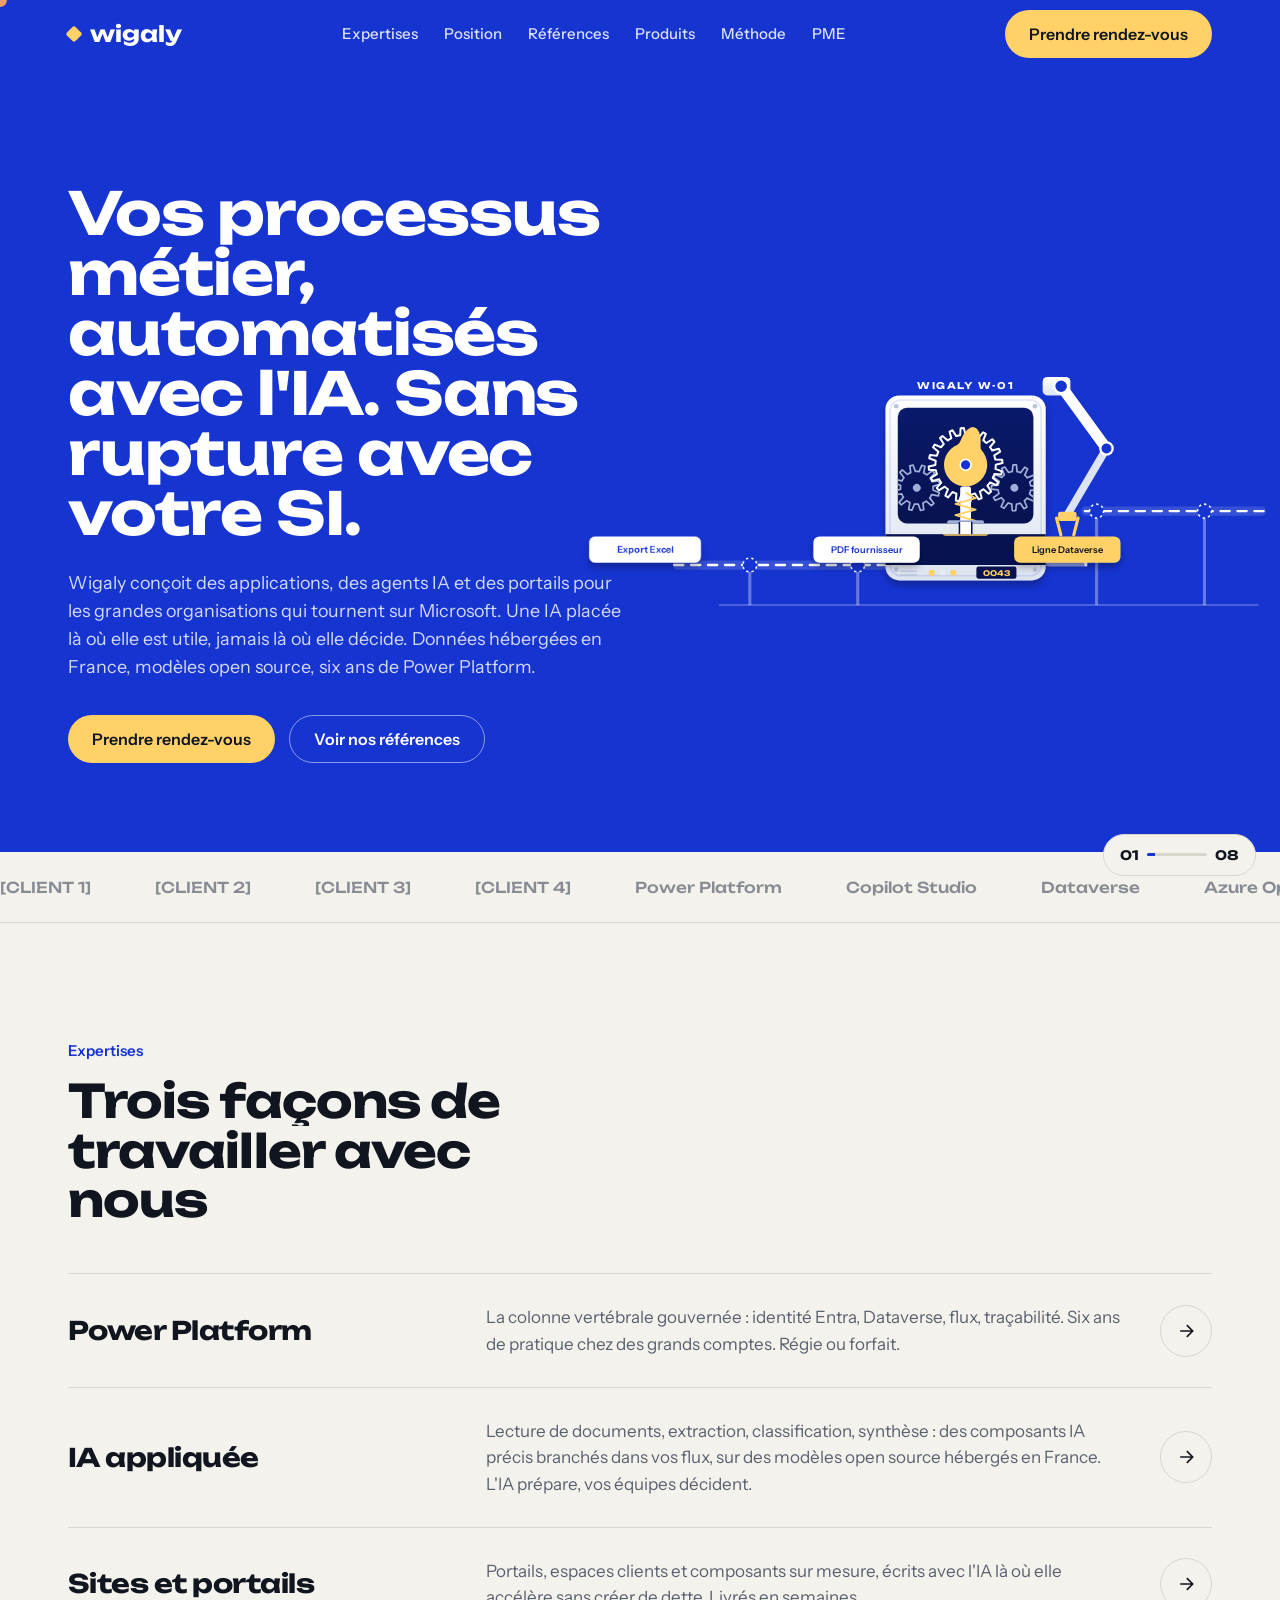
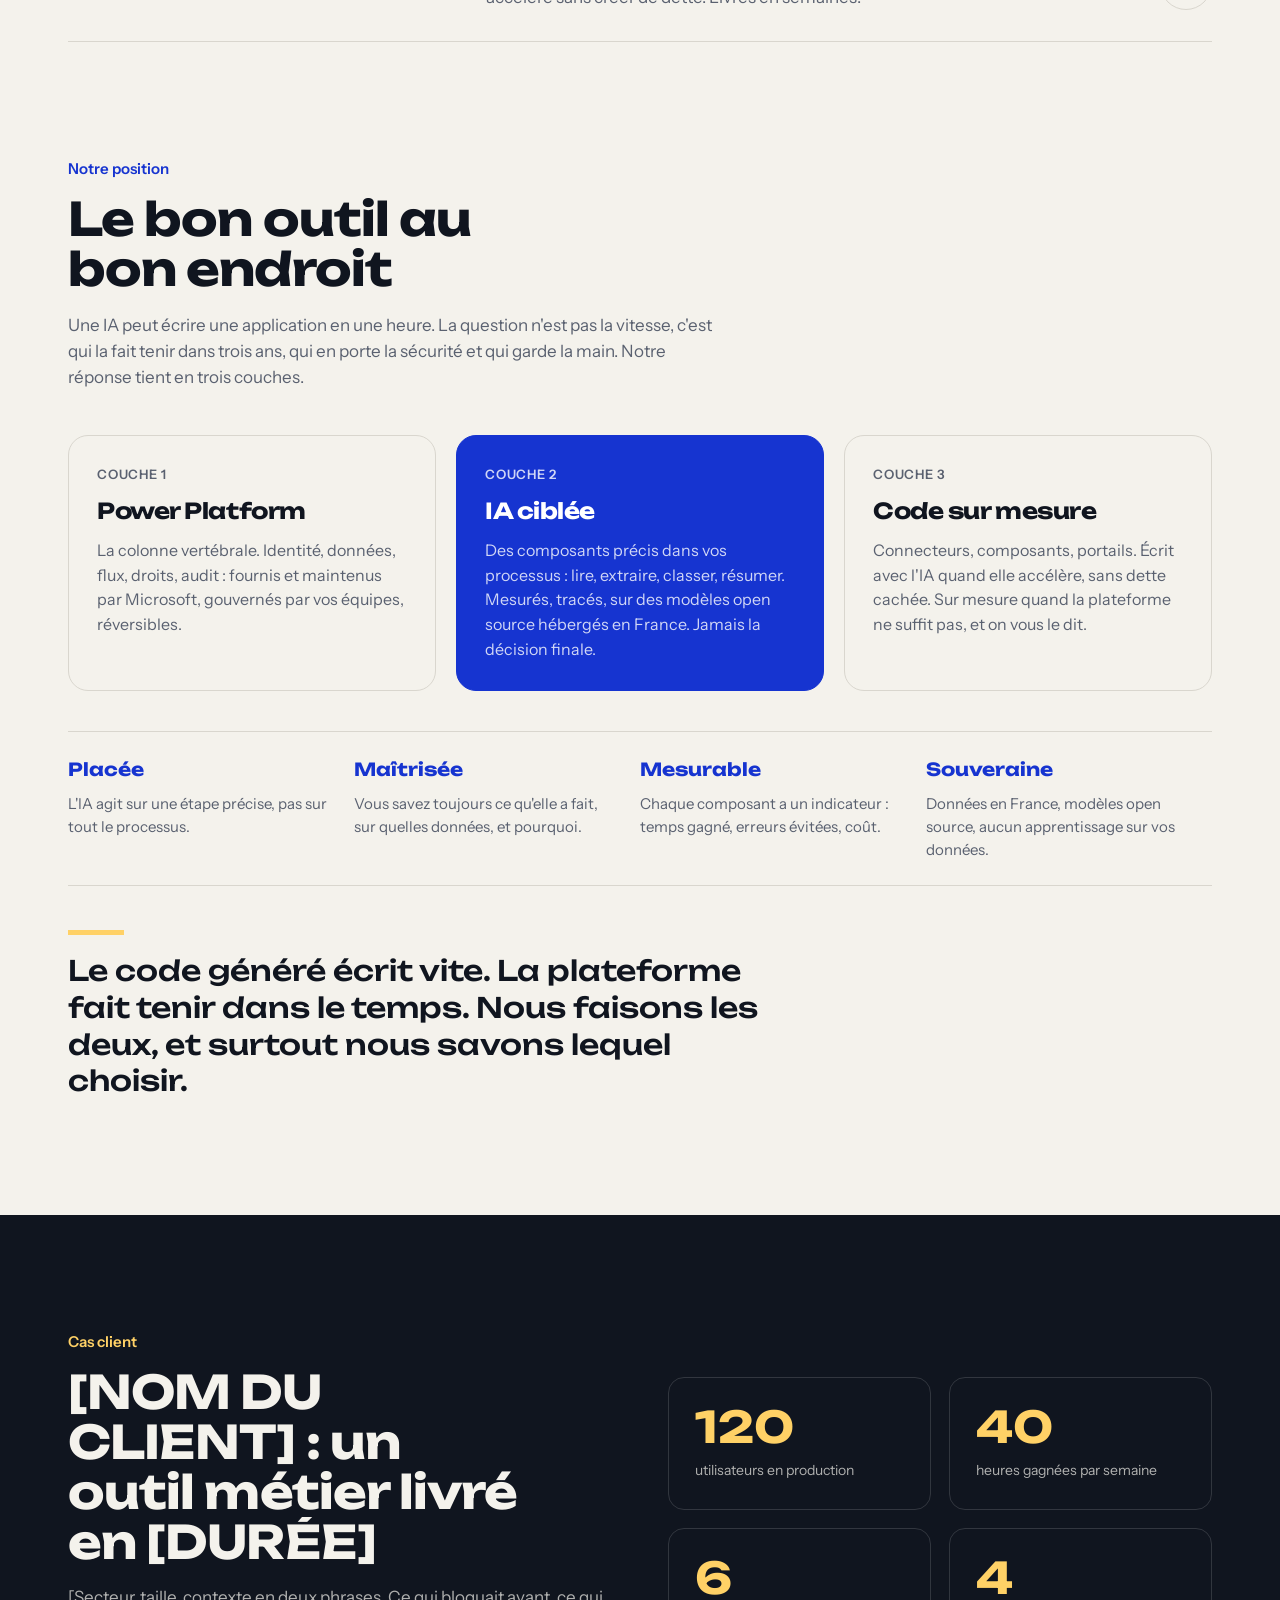
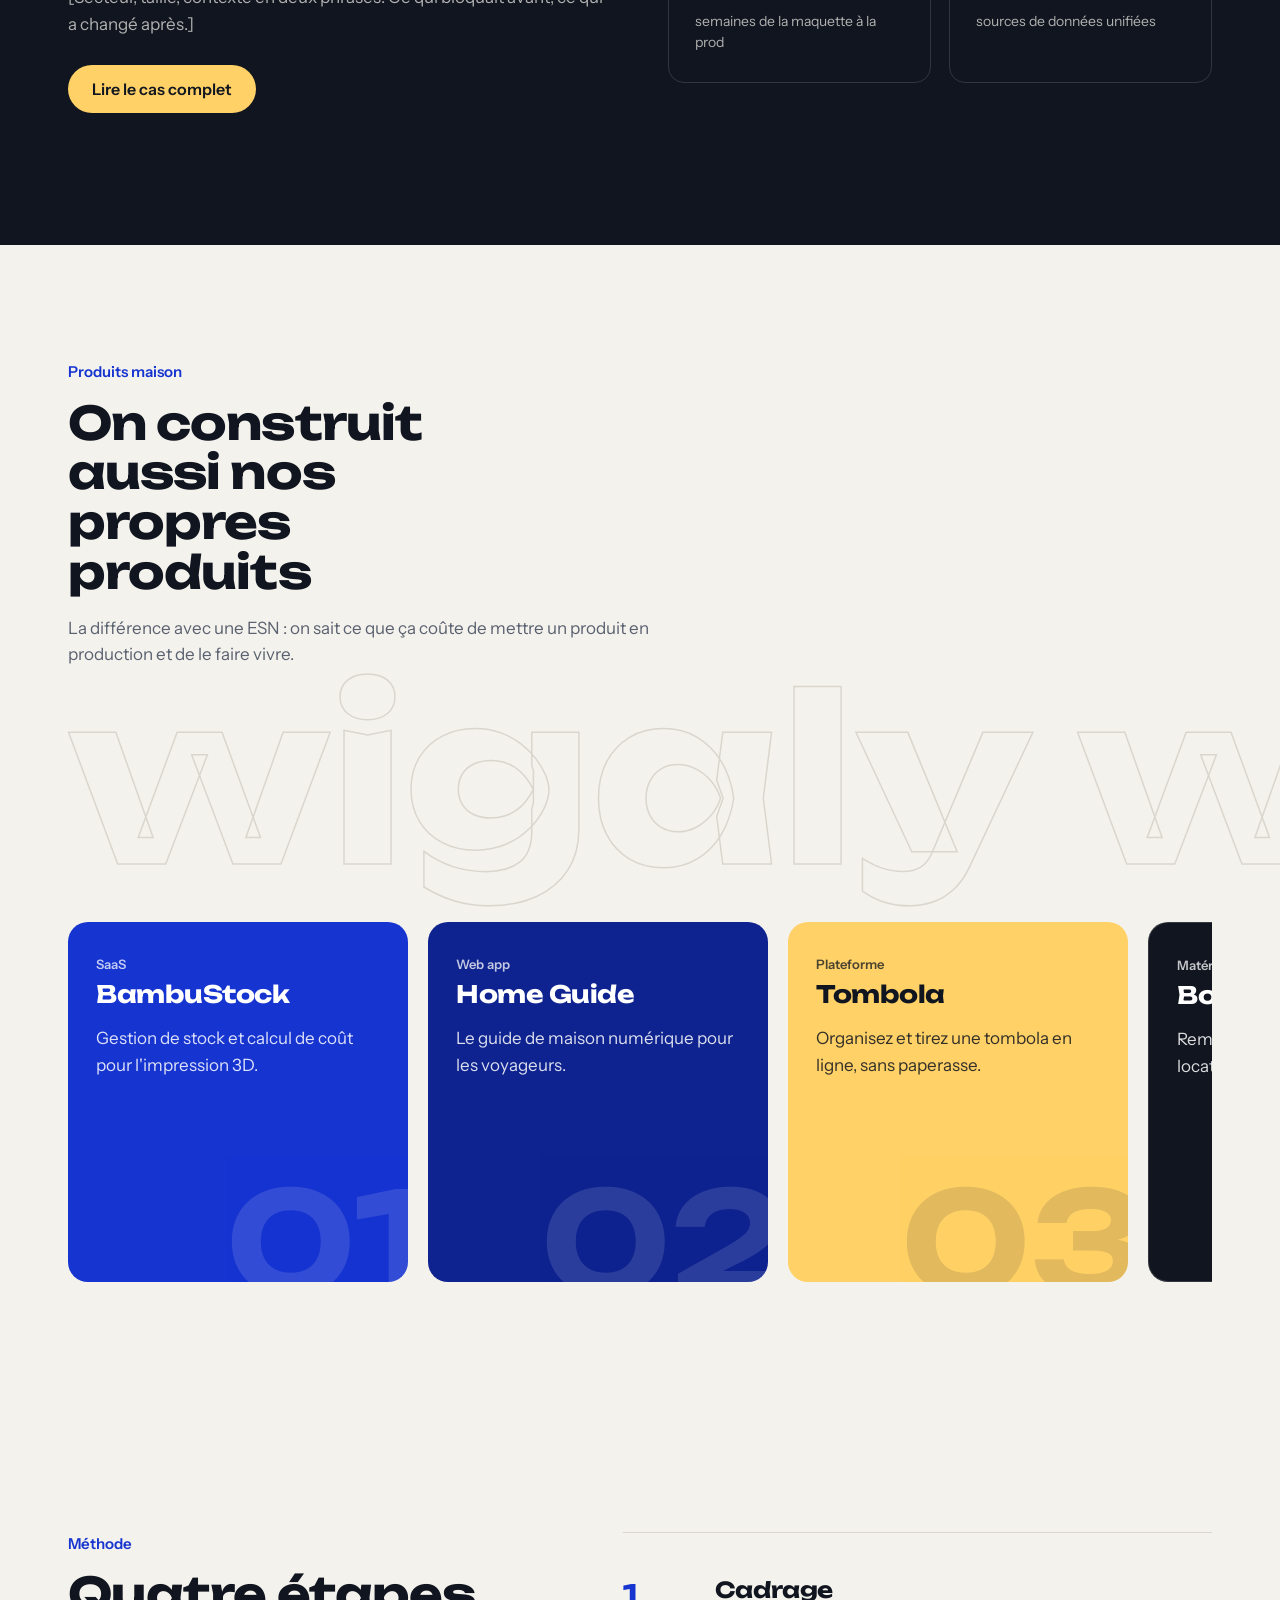
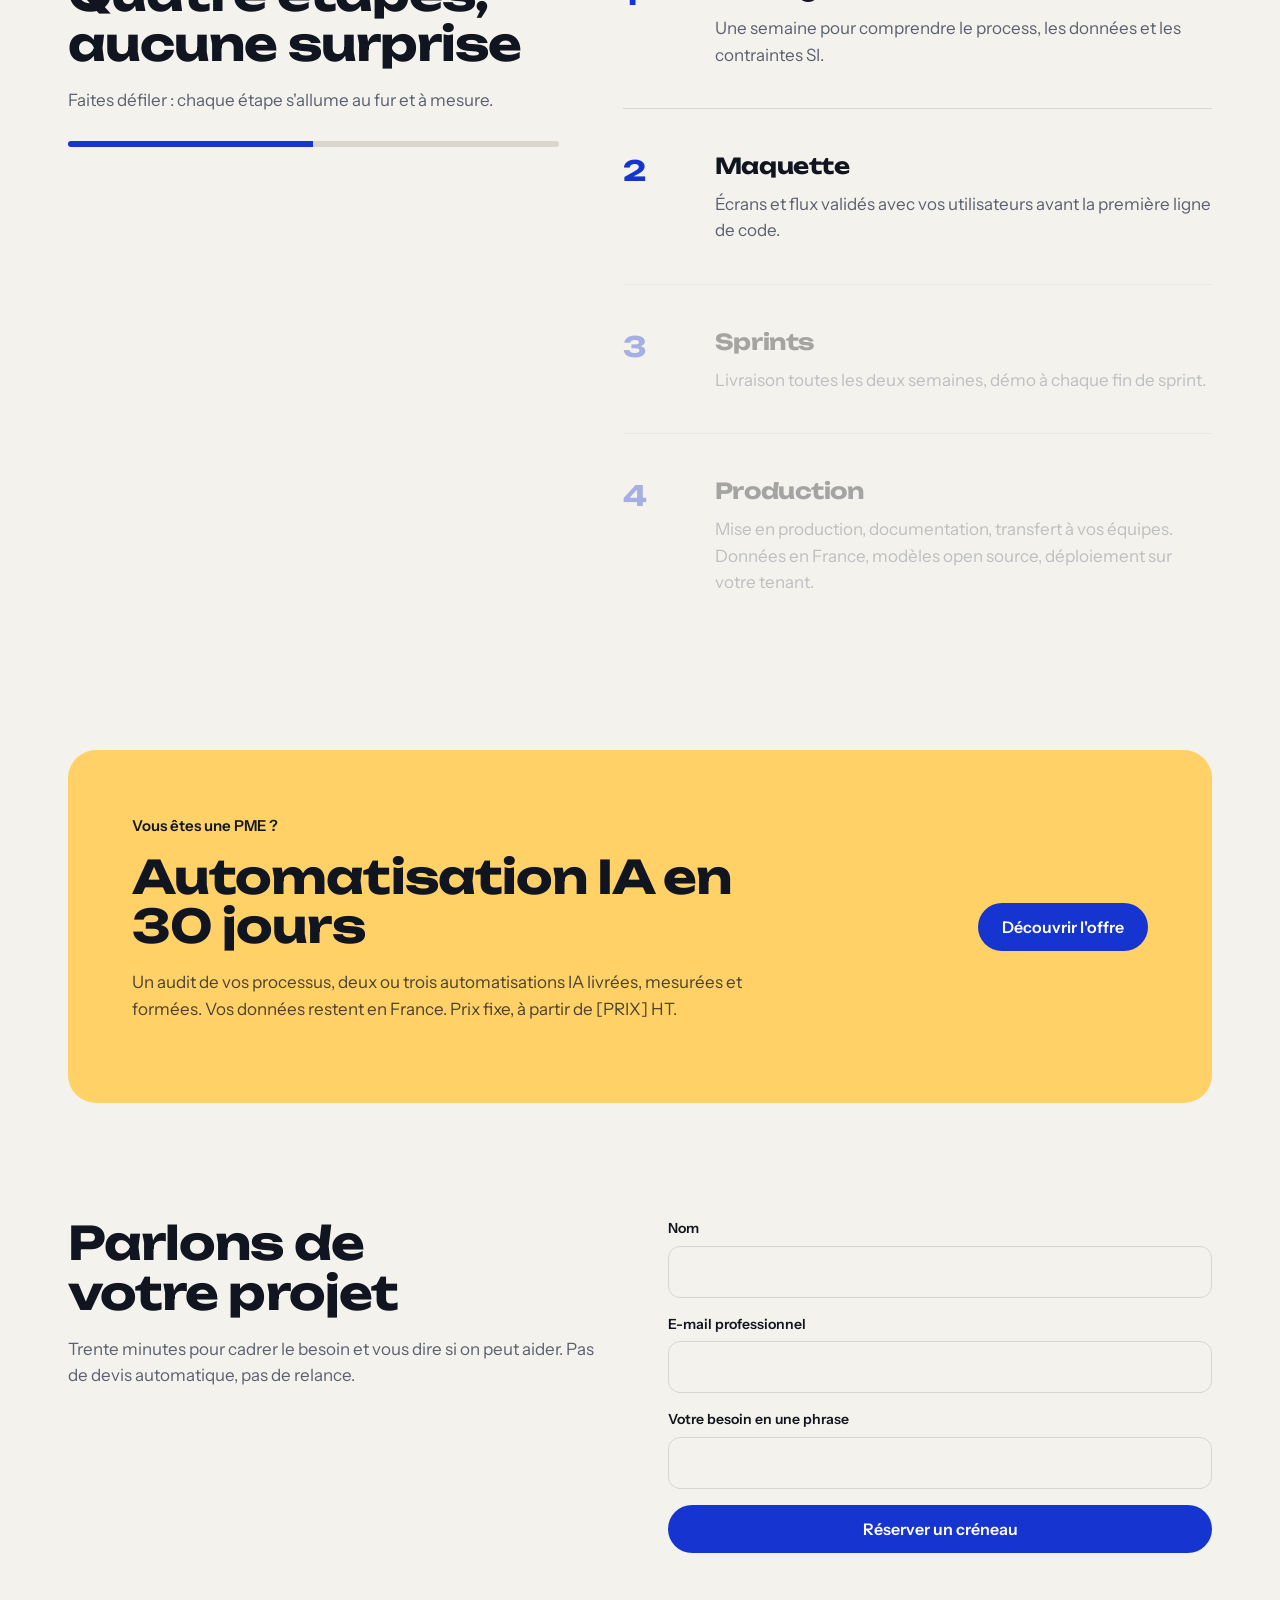
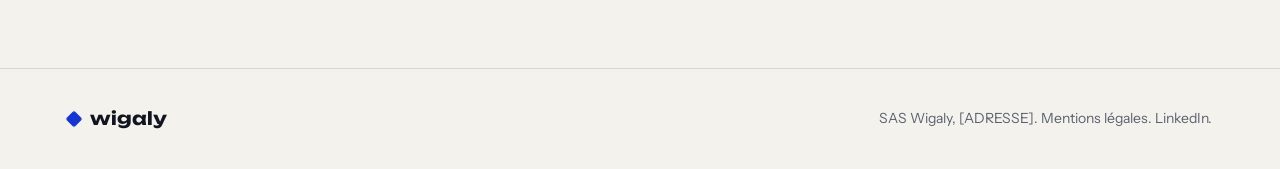
==== index.html @ 8ff599a0 "Site vitrine Wigaly : mise en ligne initiale" ====
<!doctype html>
<html lang="fr">
<head>
<meta charset="utf-8">
<meta name="viewport" content="width=device-width, initial-scale=1, viewport-fit=cover">
<title>Wigaly – Dev, IA et Power Platform</title>
<link rel="stylesheet" href="https://fonts.googleapis.com/css2?family=Unbounded:wght@500;700&family=Instrument+Sans:wght@400;500;600&display=swap">
<style>
:root{
  --ink:#10151F; --paper:#F4F2EC; --cobalt:#1634D0; --cobalt-deep:#0E238F; --signal:#FFD166; --mute:#5A6170; --line:#D9D6CE;
  --bg:var(--paper); --fg:var(--ink);
  box-sizing:border-box; padding-top:env(safe-area-inset-top,0px); padding-bottom:env(safe-area-inset-bottom,0px);
}
@media (prefers-color-scheme: dark){ :root:not([data-theme="light"]){ --paper:#14171F; --ink:#F4F2EC; --mute:#A7ADBA; --line:#2A3040; --bg:var(--paper); --fg:var(--ink);} }
:root[data-theme="dark"]{ --paper:#14171F; --ink:#F4F2EC; --mute:#A7ADBA; --line:#2A3040; --bg:var(--paper); --fg:var(--ink);}
html{scroll-behavior:smooth; scroll-padding-top:env(safe-area-inset-top,0px)}
*{box-sizing:border-box}
body{margin:0;background:var(--bg);color:var(--fg);font-family:'Instrument Sans','Helvetica Neue',Arial,sans-serif;font-size:17px;line-height:1.55;-webkit-font-smoothing:antialiased}
h1,h2,h3{font-family:'Unbounded','Arial Black',sans-serif;font-weight:700;letter-spacing:-0.02em;margin:0}
a{color:inherit}
img{max-width:100%}
.wrap{max-width:1240px;margin:0 auto;padding:0 clamp(20px,4vw,48px)}
:focus-visible{outline:3px solid var(--signal);outline-offset:3px}

/* NAV */
.nav{position:sticky;top:env(safe-area-inset-top,0px);z-index:20;background:var(--cobalt);color:#fff}
.nav .wrap{display:flex;align-items:center;justify-content:space-between;gap:16px;height:68px}
.logo{font-family:'Unbounded',sans-serif;font-weight:700;font-size:22px;text-decoration:none;display:flex;align-items:center;gap:10px}
.logo i{width:12px;height:12px;background:var(--signal);display:inline-block;border-radius:2px;transform:rotate(45deg)}
.nav nav{display:flex;gap:26px;font-weight:500;font-size:15px}
.nav nav a{text-decoration:none;opacity:.85}
.nav nav a:hover{opacity:1}
.btn{display:inline-flex;align-items:center;justify-content:center;min-height:48px;padding:0 24px;border-radius:999px;font-weight:600;text-decoration:none;font-size:16px;border:0;cursor:pointer;font-family:inherit;transition:transform .2s ease, background .2s ease}
.btn:hover{transform:translateY(-2px)}
.btn-signal{background:var(--signal);color:#10151F}
.btn-ghost{border:1.5px solid rgba(255,255,255,.5);color:#fff;background:transparent}
.btn-ink{background:var(--cobalt);color:#fff}
@media (max-width:760px){.nav nav{display:none}}

/* HERO */
.hero{background:var(--cobalt);color:#fff;overflow:hidden;position:relative}
.hero .wrap{padding:clamp(56px,9vw,120px) clamp(20px,4vw,48px) clamp(48px,7vw,96px);display:grid;grid-template-columns:1.1fr .9fr;gap:48px;align-items:center}
.hero h1{font-size:clamp(34px,4.6vw,66px);line-height:1.02}
.hero h1 .w{display:inline-block;opacity:0;transform:translateY(40px) rotate(2deg);animation:rise .9s cubic-bezier(.2,.8,.2,1) forwards}
.hero p{font-size:clamp(17px,1.4vw,21px);max-width:560px;color:rgba(255,255,255,.82);margin:26px 0 34px;opacity:0;animation:fade .8s ease 1s forwards}
.hero .cta{display:flex;gap:14px;flex-wrap:wrap;opacity:0;animation:fade .8s ease 1.2s forwards}
@keyframes rise{to{opacity:1;transform:none}}
@keyframes fade{to{opacity:1}}

/* MACHINE */
.hero .wrap{perspective:1400px}
.pipe{position:relative;width:100%;aspect-ratio:640/440;opacity:0;animation:fade 1s ease .6s forwards;transform-style:preserve-3d;will-change:transform}
#mach{position:absolute;inset:0;width:100%;height:100%;font-family:'Instrument Sans',sans-serif}
.roller{fill:#1634D0;stroke:#fff;stroke-width:2;stroke-dasharray:3 4;transform-box:fill-box;transform-origin:center}
#leds circle{fill:rgba(255,255,255,.25);transition:fill .15s}
#leds circle.on{fill:#FFD166}
.chip rect{filter:url(#sh)}
.chip text{font-weight:600;font-size:12px}
@media (max-width:900px){.hero .wrap{grid-template-columns:1fr}}

/* MARQUEE */
.marq{border-bottom:1px solid var(--line);overflow:hidden;padding:22px 0;white-space:nowrap}
.marq .track{display:inline-flex;gap:64px;animation:marq 28s linear infinite;font-family:'Unbounded',sans-serif;font-weight:500;font-size:15px;color:var(--mute)}
.marq .track span{opacity:.7}
@keyframes marq{to{transform:translateX(-50%)}}

/* SECTIONS */
section.block{padding:clamp(72px,9vw,128px) 0}
.kicker{font-weight:600;color:var(--cobalt);font-size:15px;margin-bottom:14px}
h2{font-size:clamp(28px,3.6vw,48px);line-height:1.08;max-width:14ch}
.lead{font-size:clamp(17px,1.3vw,20px);color:var(--mute);max-width:60ch;margin-top:18px}

/* EXPERTISES: hover-expanding rows */
.rows{margin-top:48px;border-top:1px solid var(--line)}
.row{display:grid;grid-template-columns:1.2fr 2fr auto;gap:32px;align-items:center;padding:30px 0;border-bottom:1px solid var(--line);text-decoration:none;position:relative;transition:padding .35s ease}
.row:hover{padding-left:16px}
.row:before{content:"";position:absolute;left:0;top:0;bottom:0;width:0;background:var(--cobalt);transition:width .35s ease}
.row:hover:before{width:6px}
.row h3{font-size:clamp(20px,2vw,28px);font-weight:700}
.row p{margin:0;color:var(--mute)}
.row .go{width:52px;height:52px;border-radius:50%;border:1.5px solid var(--line);display:flex;align-items:center;justify-content:center;transition:background .3s,color .3s,transform .3s}
.row:hover .go{background:var(--cobalt);color:#fff;border-color:var(--cobalt);transform:rotate(-45deg)}
@media (max-width:760px){.row{grid-template-columns:1fr;gap:10px}.row .go{display:none}}


/* POSITION */
.layers{display:grid;grid-template-columns:repeat(3,1fr);gap:20px;margin-top:44px}
.layer{border:1.5px solid var(--line);border-radius:20px;padding:28px;display:flex;flex-direction:column;gap:10px;transition:transform .35s ease,border-color .35s}
.layer:hover{transform:translateY(-4px);border-color:var(--cobalt)}
.layer small{font-weight:600;color:var(--mute);font-size:13px;letter-spacing:.06em;text-transform:uppercase}
.layer h3{font-size:22px}.layer p{margin:0;color:var(--mute);font-size:16px}
.layer.hi{background:var(--cobalt);color:#fff;border-color:var(--cobalt)}
.layer.hi small,.layer.hi p{color:rgba(255,255,255,.8)}
.rules{display:grid;grid-template-columns:repeat(4,1fr);gap:0;margin-top:40px;border-top:1px solid var(--line)}
.rule{padding:24px 20px 24px 0;border-bottom:1px solid var(--line);display:flex;flex-direction:column;gap:8px}
.rule b{font-family:'Unbounded',sans-serif;font-size:18px;color:var(--cobalt)}
.rule span{color:var(--mute);font-size:15px}
.quote{margin:44px 0 0;font-family:'Unbounded',sans-serif;font-weight:500;font-size:clamp(20px,2.2vw,30px);line-height:1.3;max-width:28ch;color:var(--fg)}
.quote:before{content:"";display:block;width:56px;height:5px;background:var(--signal);margin-bottom:18px}
@media (max-width:900px){.layers,.rules{grid-template-columns:1fr}.rule{padding-right:0}}

/* CASE: counters */
.case{background:var(--ink);color:var(--paper)}
:root[data-theme="dark"] .case, html:not([data-theme="light"]) .case{color:#F4F2EC;background:#10151F}
.case .grid{display:grid;grid-template-columns:1fr 1fr;gap:56px;align-items:center}
.stats{display:grid;grid-template-columns:1fr 1fr;gap:18px}
.stat{padding:28px 26px;border:1px solid rgba(255,255,255,.14);border-radius:16px}
.stat b{display:block;font-family:'Unbounded',sans-serif;font-size:clamp(34px,3.4vw,52px);font-weight:700;color:var(--signal);line-height:1}
.stat span{display:block;margin-top:10px;font-size:14px;color:rgba(244,242,236,.7)}
@media (max-width:900px){.case .grid{grid-template-columns:1fr}}

/* PRODUITS: horizontal snap */
.strip{display:flex;gap:20px;overflow-x:auto;scroll-snap-type:x mandatory;padding:40px 0 20px;scrollbar-width:none}
.strip::-webkit-scrollbar{display:none}
.card{flex:0 0 min(340px,80vw);scroll-snap-align:start;border-radius:20px;background:var(--cobalt);color:#fff;padding:28px;min-height:360px;display:flex;flex-direction:column;justify-content:space-between;position:relative;overflow:hidden;transition:transform .35s ease}
.card:hover{transform:translateY(-6px)}
.card:nth-child(2){background:var(--cobalt-deep)}
.card:nth-child(3){background:var(--signal);color:#10151F}
.card:nth-child(4){background:#10151F;border:1px solid rgba(255,255,255,.15)}
.card .big{position:absolute;right:-20px;bottom:-30px;font-family:'Unbounded',sans-serif;font-weight:700;font-size:140px;opacity:.12;line-height:1;pointer-events:none}
.card h3{font-size:24px}
.card p{margin:12px 0 0;opacity:.85}
.card small{font-weight:600;font-size:13px;opacity:.75}

/* METHODE: sticky scroll stepper */
.method{display:grid;grid-template-columns:1fr 1.2fr;gap:64px}
.method .left{position:sticky;top:110px;align-self:start}
.steps{display:flex;flex-direction:column;gap:0}
.step{padding:40px 0;border-top:1px solid var(--line);display:grid;grid-template-columns:72px 1fr;gap:20px;opacity:.35;transition:opacity .5s ease}
.step.on{opacity:1}
.step .n{font-family:'Unbounded',sans-serif;font-weight:700;font-size:28px;color:var(--cobalt)}
.step h3{font-size:22px}.step p{margin:8px 0 0;color:var(--mute)}
.bar{height:6px;background:var(--line);border-radius:999px;overflow:hidden;margin-top:28px}
.bar i{display:block;height:100%;width:0;background:var(--cobalt);transition:width .6s cubic-bezier(.2,.8,.2,1)}
@media (max-width:900px){.method{grid-template-columns:1fr}.method .left{position:static}}

/* PME */
.pme{background:var(--signal);color:#10151F;border-radius:28px;padding:clamp(32px,5vw,64px);display:flex;justify-content:space-between;align-items:center;gap:32px;flex-wrap:wrap}
.pme h2{max-width:20ch}

/* CONTACT */
.contact{display:grid;grid-template-columns:1fr 1fr;gap:56px;align-items:start}
.form{display:flex;flex-direction:column;gap:16px}
.form label{font-weight:600;font-size:14px;display:block;margin-bottom:6px}
.form input{width:100%;height:52px;border:1.5px solid var(--line);border-radius:12px;padding:0 16px;font:inherit;background:transparent;color:inherit}
.form input:focus{border-color:var(--cobalt);outline:none}
@media (max-width:900px){.contact{grid-template-columns:1fr}}

footer{border-top:1px solid var(--line);padding:36px 0;color:var(--mute);font-size:14px}
footer .wrap{display:flex;justify-content:space-between;gap:20px;flex-wrap:wrap;align-items:center}

/* reveal: used ONCE, for the case-study numbers */
@media (prefers-reduced-motion: reduce){
  *,*:before,*:after{animation-duration:.01ms!important;animation-iteration-count:1!important;transition-duration:.01ms!important}
  .hero h1 .w,.hero p,.hero .cta,.pipe{opacity:1;transform:none}
}

/* ===== PUSH: loader, cursor, field, magnetic, split ===== */
.loader{position:fixed;inset:0;z-index:100;background:var(--ink);display:flex;align-items:center;justify-content:center;color:var(--signal);font-family:'Unbounded',sans-serif;font-weight:700;font-size:clamp(28px,6vw,72px);animation:loaderOut .7s cubic-bezier(.7,0,.2,1) 1.6s forwards}
.loader span{display:inline-block;overflow:hidden}
.loader b{display:inline-block;transform:translateY(110%);animation:rise .7s cubic-bezier(.2,.8,.2,1) .2s forwards}
@keyframes loaderOut{to{transform:translateY(-100%)}}
.hero h1 .w{animation-delay:calc(var(--d) + 1.9s)!important}
.hero p{animation-delay:2.9s}.hero .cta{animation-delay:3.1s}.pipe{animation-delay:2.2s}
.hero .wrap{position:relative;z-index:1}
.cur{position:fixed;top:0;left:0;width:14px;height:14px;border-radius:50%;background:var(--signal);pointer-events:none;z-index:99;transform:translate(-50%,-50%);mix-blend-mode:difference;transition:width .25s,height .25s,opacity .25s}
.cur.big{width:70px;height:70px}
.cur.hide{opacity:0}
@media (hover:none){.cur{display:none}}
.mag{will-change:transform}
.split .ln{display:block;overflow:hidden}
.split .ln span{display:block;transform:translateY(110%);transition:transform 1s cubic-bezier(.2,.8,.2,1)}
.split.in .ln span{transform:none}
.split.in .ln:nth-child(2) span{transition-delay:.08s}.split.in .ln:nth-child(3) span{transition-delay:.16s}
.ghost{font-family:'Unbounded',sans-serif;font-weight:700;font-size:clamp(90px,18vw,260px);line-height:.9;color:transparent;-webkit-text-stroke:1.5px var(--line);white-space:nowrap;pointer-events:none;user-select:none;margin-top:-10px}
.strip{cursor:grab}.strip:active{cursor:grabbing}
.card .big{transition:transform .6s cubic-bezier(.2,.8,.2,1)}
.card:hover .big{transform:translate(-14px,-14px)}
.nav{transition:transform .4s ease}.nav.away{transform:translateY(-100%)}
.counter{position:fixed;right:24px;bottom:24px;z-index:30;font-family:'Unbounded',sans-serif;font-weight:700;font-size:13px;color:var(--fg);background:var(--bg);border:1px solid var(--line);border-radius:999px;padding:10px 16px;display:flex;gap:8px;align-items:center}
.counter i{display:block;width:60px;height:3px;background:var(--line);border-radius:3px;overflow:hidden}
.counter i b{display:block;height:100%;width:0;background:var(--cobalt)}
@media (max-width:760px){.counter{display:none}}
@media (prefers-reduced-motion: reduce){.loader{display:none}.cur{display:none}.split .ln span{transform:none}}
</style>
</head>
<body>
<div class="loader" aria-hidden="true"><span><b>wigaly</b></span></div>
<div class="cur" aria-hidden="true"></div>
<div class="counter" aria-hidden="true"><span id="secno">01</span><i><b id="secbar"></b></i><span id="sectot">07</span></div>

<header class="nav">
  <div class="wrap">
    <a class="logo" href="#top"><i></i>wigaly</a>
    <nav>
      <a href="#expertises">Expertises</a><a href="#position">Position</a><a href="#references">Références</a><a href="#produits">Produits</a><a href="#methode">Méthode</a><a href="#pme">PME</a>
    </nav>
    <a class="btn mag btn-signal" href="#contact">Prendre rendez-vous</a>
  </div>
</header>

<section class="hero" id="top">
  <div class="wrap">
    <div>
      <h1 id="h1"></h1>
      <p>Wigaly conçoit des applications, des agents IA et des portails pour les grandes organisations qui tournent sur Microsoft. Une IA placée là où elle est utile, jamais là où elle décide. Données hébergées en France, modèles open source, six ans de Power Platform.</p>
      <div class="cta">
        <a class="btn mag btn-signal" href="#contact">Prendre rendez-vous</a>
        <a class="btn mag btn-ghost" href="#references">Voir nos références</a>
      </div>
    </div>
    <div class="pipe" aria-hidden="true">
      <svg id="mach" viewBox="0 0 640 440" overflow="visible">
        <defs>
          <clipPath id="win"><rect x="232" y="136" width="176" height="150" rx="12"/></clipPath>
          <clipPath id="tun"><rect x="216" y="300" width="208" height="40"/></clipPath>
          <filter id="sh" x="-20%" y="-40%" width="140%" height="200%"><feDropShadow dx="0" dy="6" stdDeviation="5" flood-color="#000" flood-opacity=".28"/></filter>
          <linearGradient id="steel" x1="0" y1="0" x2="0" y2="1"><stop offset="0" stop-color="#FFFFFF"/><stop offset="1" stop-color="#DDE3F0"/></linearGradient>
          <linearGradient id="dark" x1="0" y1="0" x2="0" y2="1"><stop offset="0" stop-color="#0A1A6B"/><stop offset="1" stop-color="#071250"/></linearGradient>
        </defs>
        <!-- floor + legs -->
        <line x1="0" y1="392" x2="700" y2="392" stroke="rgba(255,255,255,.3)" stroke-width="2"/>
        <g stroke="rgba(255,255,255,.35)" stroke-width="4">
          <line x1="40" y1="346" x2="40" y2="392"/><line x1="180" y1="346" x2="180" y2="392"/>
          <line x1="490" y1="276" x2="490" y2="392"/><line x1="630" y1="276" x2="630" y2="392"/>
        </g>
        <!-- input belt -->
        <rect x="-60" y="334" width="286" height="12" rx="6" fill="rgba(255,255,255,.14)"/>
        <line id="beltIn" x1="-60" y1="340" x2="226" y2="340" stroke="#fff" stroke-width="3" stroke-dasharray="12 10" stroke-linecap="round"/>
        <g class="rollers-in"><circle class="roller" cx="40" cy="340" r="9"/><circle class="roller" cx="180" cy="340" r="9"/></g>
        <!-- output belt -->
        <rect x="470" y="264" width="240" height="12" rx="6" fill="rgba(255,255,255,.14)"/>
        <line id="beltOut" x1="470" y1="270" x2="710" y2="270" stroke="#fff" stroke-width="3" stroke-dasharray="12 10" stroke-linecap="round"/>
        <g class="rollers-out"><circle class="roller" cx="490" cy="270" r="9"/><circle class="roller" cx="630" cy="270" r="9"/></g>
        <!-- tray -->
        <rect x="424" y="334" width="52" height="8" rx="4" fill="rgba(255,255,255,.5)"/>
        <rect x="474" y="322" width="4" height="20" rx="2" fill="#fff"/>
        <!-- housing -->
        <rect x="216" y="120" width="208" height="240" rx="18" fill="url(#steel)" filter="url(#sh)"/>
        <rect x="222" y="126" width="196" height="228" rx="14" fill="none" stroke="rgba(22,52,208,.12)" stroke-width="2"/>
        <g fill="#B9C3DA"><circle cx="230" cy="134" r="3"/><circle cx="410" cy="134" r="3"/><circle cx="230" cy="346" r="3"/><circle cx="410" cy="346" r="3"/></g>
        <rect x="232" y="136" width="176" height="150" rx="12" fill="url(#dark)"/>
        <!-- window content -->
        <g clip-path="url(#win)">
          <g id="g2"><path id="g2p" fill="none" stroke="#9FB0D8" stroke-width="2.2" stroke-linejoin="round"/><circle r="5" fill="#9FB0D8"/></g>
          <g id="g3"><path id="g3p" fill="none" stroke="#9FB0D8" stroke-width="2.2" stroke-linejoin="round"/><circle r="5" fill="#9FB0D8"/></g>
          <g id="g1"><path id="g1p" fill="none" stroke="#fff" stroke-width="2.6" stroke-linejoin="round"/><path id="cam" fill="#FFD166"/><circle r="7" fill="#1634D0" stroke="#fff" stroke-width="2"/></g>
          <rect id="shaft" x="313" y="238" width="14" height="52" rx="3" fill="#fff"/>
          <polyline id="spring" fill="none" stroke="#FFD166" stroke-width="2.4" stroke-linejoin="round"/>
          <rect x="296" y="282" width="48" height="6" rx="3" fill="#9FB0D8"/>
        </g>
        <!-- shaft slot through panel -->
        <rect x="311" y="284" width="18" height="18" fill="#071250"/>
        <rect id="shaft2" x="313" y="284" width="14" height="18" fill="#fff"/>
        <!-- tunnel -->
        <rect x="216" y="300" width="208" height="40" fill="#071250"/>
        <g clip-path="url(#tun)">
          <rect id="head" x="290" y="290" width="60" height="12" rx="4" fill="#FFD166"/>
        </g>
        <g id="chipsIn"></g>
        <g id="chips"></g>
        <g id="puffs"></g>
        <!-- vents, leds, counter, nameplate -->
        <g stroke="#B9C3DA" stroke-width="2" stroke-linecap="round"><line x1="236" y1="348" x2="256" y2="348"/><line x1="236" y1="353" x2="256" y2="353"/></g>
        <g id="leds"><circle cx="276" cy="350" r="4"/><circle cx="290" cy="350" r="4"/><circle cx="304" cy="350" r="4"/></g>
        <rect x="334" y="342" width="52" height="16" rx="3" fill="#071250"/>
        <text id="ctr" x="360" y="354" text-anchor="middle" font-family="Unbounded, sans-serif" font-size="10" font-weight="700" fill="#FFD166">0000</text>
        <text x="320" y="112" text-anchor="middle" font-family="Unbounded, sans-serif" font-size="12" font-weight="700" fill="#fff" letter-spacing="2">WIGALY W-01</text>
        <!-- arm -->
        <rect x="420" y="96" width="36" height="24" rx="6" fill="url(#steel)"/>
        <g id="arm" stroke-linecap="round">
          <line id="upper" stroke="#fff" stroke-width="14"/>
          <line id="fore" stroke="#DDE3F0" stroke-width="10"/>
          <circle id="elbow" r="8" fill="#1634D0" stroke="#fff" stroke-width="3"/>
          <circle cx="444" cy="108" r="9" fill="#1634D0" stroke="#fff" stroke-width="3"/>
          <g id="wrist"><rect x="-12" y="-4" width="24" height="12" rx="3" fill="#FFD166"/><line id="f1" stroke="#FFD166" stroke-width="4"/><line id="f2" stroke="#FFD166" stroke-width="4"/></g>
        </g>
      </svg>
    </div>
  </div>
</section>

<div class="marq" aria-label="Références">
  <div class="track">
    <span>[CLIENT 1]</span><span>[CLIENT 2]</span><span>[CLIENT 3]</span><span>[CLIENT 4]</span><span>Power Platform</span><span>Copilot Studio</span><span>Dataverse</span><span>Azure OpenAI</span>
    <span>[CLIENT 1]</span><span>[CLIENT 2]</span><span>[CLIENT 3]</span><span>[CLIENT 4]</span><span>Power Platform</span><span>Copilot Studio</span><span>Dataverse</span><span>Azure OpenAI</span>
  </div>
</div>

<section class="block" id="expertises">
  <div class="wrap">
    <div class="kicker">Expertises</div>
    <h2 class="split">Trois façons de travailler avec nous</h2>
    <div class="rows">
      <a class="row" href="#contact">
        <h3>Power Platform</h3>
        <p>La colonne vertébrale gouvernée : identité Entra, Dataverse, flux, traçabilité. Six ans de pratique chez des grands comptes. Régie ou forfait.</p>
        <span class="go" aria-hidden="true"><svg width="20" height="20" viewBox="0 0 24 24" fill="none" stroke="currentColor" stroke-width="2"><path d="M5 12h14M13 5l7 7-7 7"/></svg></span>
      </a>
      <a class="row" href="#contact">
        <h3>IA appliquée</h3>
        <p>Lecture de documents, extraction, classification, synthèse : des composants IA précis branchés dans vos flux, sur des modèles open source hébergés en France. L'IA prépare, vos équipes décident.</p>
        <span class="go" aria-hidden="true"><svg width="20" height="20" viewBox="0 0 24 24" fill="none" stroke="currentColor" stroke-width="2"><path d="M5 12h14M13 5l7 7-7 7"/></svg></span>
      </a>
      <a class="row" href="#contact">
        <h3>Sites et portails</h3>
        <p>Portails, espaces clients et composants sur mesure, écrits avec l'IA là où elle accélère sans créer de dette. Livrés en semaines.</p>
        <span class="go" aria-hidden="true"><svg width="20" height="20" viewBox="0 0 24 24" fill="none" stroke="currentColor" stroke-width="2"><path d="M5 12h14M13 5l7 7-7 7"/></svg></span>
      </a>
    </div>
  </div>
</section>


<section class="block" id="position" style="padding-top:0">
  <div class="wrap">
    <div class="kicker">Notre position</div>
    <h2 class="split">Le bon outil au bon endroit</h2>
    <p class="lead">Une IA peut écrire une application en une heure. La question n'est pas la vitesse, c'est qui la fait tenir dans trois ans, qui en porte la sécurité et qui garde la main. Notre réponse tient en trois couches.</p>
    <div class="layers">
      <div class="layer">
        <small>Couche 1</small>
        <h3>Power Platform</h3>
        <p>La colonne vertébrale. Identité, données, flux, droits, audit : fournis et maintenus par Microsoft, gouvernés par vos équipes, réversibles.</p>
      </div>
      <div class="layer hi">
        <small>Couche 2</small>
        <h3>IA ciblée</h3>
        <p>Des composants précis dans vos processus : lire, extraire, classer, résumer. Mesurés, tracés, sur des modèles open source hébergés en France. Jamais la décision finale.</p>
      </div>
      <div class="layer">
        <small>Couche 3</small>
        <h3>Code sur mesure</h3>
        <p>Connecteurs, composants, portails. Écrit avec l'IA quand elle accélère, sans dette cachée. Sur mesure quand la plateforme ne suffit pas, et on vous le dit.</p>
      </div>
    </div>
    <div class="rules">
      <div class="rule"><b>Placée</b><span>L'IA agit sur une étape précise, pas sur tout le processus.</span></div>
      <div class="rule"><b>Maîtrisée</b><span>Vous savez toujours ce qu'elle a fait, sur quelles données, et pourquoi.</span></div>
      <div class="rule"><b>Mesurable</b><span>Chaque composant a un indicateur : temps gagné, erreurs évitées, coût.</span></div>
      <div class="rule"><b>Souveraine</b><span>Données en France, modèles open source, aucun apprentissage sur vos données.</span></div>
    </div>
    <p class="quote">Le code généré écrit vite. La plateforme fait tenir dans le temps. Nous faisons les deux, et surtout nous savons lequel choisir.</p>
  </div>
</section>

<section class="block case" id="references">
  <div class="wrap grid">
    <div>
      <div class="kicker" style="color:var(--signal)">Cas client</div>
      <h2 class="split">[NOM DU CLIENT] : un outil métier livré en [DURÉE]</h2>
      <p class="lead" style="color:rgba(244,242,236,.7)">[Secteur, taille, contexte en deux phrases. Ce qui bloquait avant, ce qui a changé après.]</p>
      <p style="margin-top:28px"><a class="btn mag btn-signal" href="#contact">Lire le cas complet</a></p>
    </div>
    <div class="stats">
      <div class="stat"><b data-count="120">0</b><span>utilisateurs en production</span></div>
      <div class="stat"><b data-count="40">0</b><span>heures gagnées par semaine</span></div>
      <div class="stat"><b data-count="6">0</b><span>semaines de la maquette à la prod</span></div>
      <div class="stat"><b data-count="4">0</b><span>sources de données unifiées</span></div>
    </div>
  </div>
</section>

<section class="block" id="produits">
  <div class="wrap">
    <div class="kicker">Produits maison</div>
    <h2 class="split">On construit aussi nos propres produits</h2>
    <p class="lead">La différence avec une ESN : on sait ce que ça coûte de mettre un produit en production et de le faire vivre.</p>
    <div class="ghost" aria-hidden="true">wigaly wigaly wigaly</div>
    <div class="strip">
      <article class="card"><div><small>SaaS</small><h3>BambuStock</h3><p>Gestion de stock et calcul de coût pour l'impression 3D.</p></div><span class="big">01</span></article>
      <article class="card"><div><small>Web app</small><h3>Home Guide</h3><p>Le guide de maison numérique pour les voyageurs.</p></div><span class="big">02</span></article>
      <article class="card"><div><small>Plateforme</small><h3>Tombola</h3><p>Organisez et tirez une tombola en ligne, sans paperasse.</p></div><span class="big">03</span></article>
      <article class="card"><div><small>Matériel + logiciel</small><h3>Boîtier connecté</h3><p>Remplace le classeur papier dans les locations de courte durée.</p></div><span class="big">04</span></article>
    </div>
  </div>
</section>

<section class="block" id="methode">
  <div class="wrap method">
    <div class="left">
      <div class="kicker">Méthode</div>
      <h2 class="split">Quatre étapes, aucune surprise</h2>
      <p class="lead">Faites défiler : chaque étape s'allume au fur et à mesure.</p>
      <div class="bar"><i id="bar"></i></div>
    </div>
    <div class="steps">
      <div class="step"><div class="n">1</div><div><h3>Cadrage</h3><p>Une semaine pour comprendre le process, les données et les contraintes SI.</p></div></div>
      <div class="step"><div class="n">2</div><div><h3>Maquette</h3><p>Écrans et flux validés avec vos utilisateurs avant la première ligne de code.</p></div></div>
      <div class="step"><div class="n">3</div><div><h3>Sprints</h3><p>Livraison toutes les deux semaines, démo à chaque fin de sprint.</p></div></div>
      <div class="step"><div class="n">4</div><div><h3>Production</h3><p>Mise en production, documentation, transfert à vos équipes. Données en France, modèles open source, déploiement sur votre tenant.</p></div></div>
    </div>
  </div>
</section>

<section class="block" id="pme" style="padding-top:0">
  <div class="wrap">
    <div class="pme">
      <div>
        <div class="kicker" style="color:#10151F">Vous êtes une PME ?</div>
        <h2 class="split">Automatisation IA en 30 jours</h2>
        <p class="lead" style="color:#10151F;opacity:.75">Un audit de vos processus, deux ou trois automatisations IA livrées, mesurées et formées. Vos données restent en France. Prix fixe, à partir de [PRIX] HT.</p>
      </div>
      <a class="btn mag btn-ink" href="#contact">Découvrir l'offre</a>
    </div>
  </div>
</section>

<section class="block" id="contact" style="padding-top:0">
  <div class="wrap contact">
    <div>
      <h2 class="split">Parlons de votre projet</h2>
      <p class="lead">Trente minutes pour cadrer le besoin et vous dire si on peut aider. Pas de devis automatique, pas de relance.</p>
    </div>
    <form class="form" onsubmit="return false">
      <div><label for="nom">Nom</label><input id="nom" type="text"></div>
      <div><label for="email">E-mail professionnel</label><input id="email" type="email"></div>
      <div><label for="besoin">Votre besoin en une phrase</label><input id="besoin" type="text"></div>
      <button class="btn mag btn-ink" type="submit">Réserver un créneau</button>
    </form>
  </div>
</section>

<footer>
  <div class="wrap">
    <span class="logo" style="color:var(--fg);font-size:18px"><i style="background:var(--cobalt)"></i>wigaly</span>
    <span>SAS Wigaly, [ADRESSE]. Mentions légales. LinkedIn.</span>
  </div>
</footer>

<script>
(function(){
  // Hero headline: word-by-word rise
  var h1=document.getElementById('h1');
  var words="Vos processus métier, automatisés avec l'IA. Sans rupture avec votre SI.".split(' ');
  words.forEach(function(w,i){var s=document.createElement('span');s.className='w';s.textContent=w;s.style.animationDelay=(0.08*i+0.15)+'s';h1.appendChild(s);h1.appendChild(document.createTextNode(' '));});

  var reduce=window.matchMedia('(prefers-reduced-motion: reduce)').matches;

  // Counters, once
  var stats=document.querySelectorAll('[data-count]');
  var io=new IntersectionObserver(function(es){es.forEach(function(e){
    if(!e.isIntersecting)return; io.unobserve(e.target);
    var el=e.target,end=+el.dataset.count,t0=null;
    if(reduce){el.textContent=end;return;}
    function tick(t){if(!t0)t0=t;var p=Math.min(1,(t-t0)/1400);p=1-Math.pow(1-p,3);el.textContent=Math.round(end*p);if(p<1)requestAnimationFrame(tick);}
    requestAnimationFrame(tick);
  });},{threshold:.6});
  stats.forEach(function(s){io.observe(s);});

  // Method stepper
  var steps=document.querySelectorAll('.step'),bar=document.getElementById('bar');
  var so=new IntersectionObserver(function(es){es.forEach(function(e){
    if(e.isIntersecting){steps.forEach(function(s,i){s.classList.toggle('on',i<=idx(e.target));});bar.style.width=((idx(e.target)+1)/steps.length*100)+'%';}
  });},{rootMargin:'-40% 0px -40% 0px'});
  function idx(el){return Array.prototype.indexOf.call(steps,el);}
  steps.forEach(function(s){so.observe(s);});

  // hero word delays as CSS var (loader offset)
  document.querySelectorAll('.hero h1 .w').forEach(function(w,i){w.style.setProperty('--d',(0.08*i+0.15)+'s');});

  // Split headings into lines on scroll
  document.querySelectorAll('.split').forEach(function(h){
    var txt=h.textContent.trim(); h.textContent='';
    var words=txt.split(' '),lines=[],cur=[],probe=document.createElement('span');probe.style.visibility='hidden';probe.style.position='absolute';probe.style.whiteSpace='nowrap';probe.style.font=getComputedStyle(h).font;document.body.appendChild(probe);
    var maxW=h.getBoundingClientRect().width||600;
    words.forEach(function(w){probe.textContent=cur.concat(w).join(' ');if(probe.getBoundingClientRect().width>maxW&&cur.length){lines.push(cur.join(' '));cur=[w];}else cur.push(w);});
    if(cur.length)lines.push(cur.join(' '));probe.remove();
    lines.forEach(function(l){var d=document.createElement('span');d.className='ln';var i=document.createElement('span');i.textContent=l;d.appendChild(i);h.appendChild(d);});
  });
  var sp=new IntersectionObserver(function(es){es.forEach(function(e){if(e.isIntersecting){e.target.classList.add('in');sp.unobserve(e.target);}});},{threshold:.4});
  document.querySelectorAll('.split').forEach(function(h){sp.observe(h);});

  // Custom cursor + magnetic buttons
  var cur=document.querySelector('.cur'),mx=0,my=0,cx=0,cy=0;
  if(cur&&!reduce){
    window.addEventListener('pointermove',function(e){mx=e.clientX;my=e.clientY;cur.classList.remove('hide');});
    document.addEventListener('mouseleave',function(){cur.classList.add('hide');});
    document.querySelectorAll('a,button,.row,.card').forEach(function(el){el.addEventListener('mouseenter',function(){cur.classList.add('big');});el.addEventListener('mouseleave',function(){cur.classList.remove('big');});});
    (function loop(){cx+=(mx-cx)*.18;cy+=(my-cy)*.18;cur.style.transform='translate('+(cx-7)+'px,'+(cy-7)+'px)';requestAnimationFrame(loop);})();
    document.querySelectorAll('.mag').forEach(function(b){
      b.addEventListener('pointermove',function(e){var r=b.getBoundingClientRect();var dx=e.clientX-(r.left+r.width/2),dy=e.clientY-(r.top+r.height/2);b.style.transform='translate('+dx*.25+'px,'+dy*.35+'px)';});
      b.addEventListener('pointerleave',function(){b.style.transform='';});
    });
  }


  // Nav hides on scroll down, shows on scroll up; section counter
  var lastY=0,nav=document.querySelector('.nav'),secs=document.querySelectorAll('section[id]'),secno=document.getElementById('secno'),secbar=document.getElementById('secbar');document.getElementById('sectot').textContent=String(secs.length).padStart(2,'0');
  window.addEventListener('scroll',function(){var y=scrollY;nav.classList.toggle('away',y>lastY&&y>200);lastY=y;
    var idx=0;secs.forEach(function(s,i){if(s.getBoundingClientRect().top<innerHeight*.5)idx=i;});
    secno.textContent=String(idx+1).padStart(2,'0');secbar.style.width=((idx+1)/secs.length*100)+'%';},{passive:true});

  // Drag to scroll the product strip
  var strip=document.querySelector('.strip'),down=false,sx=0,sl=0;
  strip.addEventListener('pointerdown',function(e){down=true;sx=e.clientX;sl=strip.scrollLeft;strip.style.scrollSnapType='none';});
  window.addEventListener('pointerup',function(){down=false;strip.style.scrollSnapType='';});
  strip.addEventListener('pointermove',function(e){if(!down)return;strip.scrollLeft=sl-(e.clientX-sx);});
})();
</script>

<script>
(function(){
var svg=document.getElementById('mach'); if(!svg) return;
var NS='http://www.w3.org/2000/svg', reduce=matchMedia('(prefers-reduced-motion: reduce)').matches;
var $=function(id){return document.getElementById(id);};
function el(t,a,parent){var e=document.createElementNS(NS,t);for(var k in a)e.setAttribute(k,a[k]);parent.appendChild(e);return e;}
function gear(R,N){var m=2*R/N,ra=R+m*0.9,rr=R-m*1.1,p=2*Math.PI/N,d='';
 for(var i=0;i<N;i++){var a=i*p;var pts=[[rr,a-p*.42],[rr,a-p*.28],[ra,a-p*.14],[ra,a+p*.14],[rr,a+p*.28],[rr,a+p*.42]];
  pts.forEach(function(q,j){d+=(i===0&&j===0?'M':'L')+(q[0]*Math.cos(q[1])).toFixed(1)+' '+(q[0]*Math.sin(q[1])).toFixed(1);});}
 return d+'Z';}
// geometry
var C1={x:320,y:210}, R1=44, N1=20, R2=26, N2=12, D=R1+R2;
var G=[{a:Math.PI*0.86},{a:Math.PI*0.14}];
G.forEach(function(g){g.x=C1.x+D*Math.cos(g.a);g.y=C1.y+D*Math.sin(g.a);var p1=2*Math.PI/N1,p2=2*Math.PI/N2;g.c=g.a+Math.PI-p2*(0.5-g.a/p1);});
$('g1p').setAttribute('d',gear(R1,N1)); $('g2p').setAttribute('d',gear(R2,N2)); $('g3p').setAttribute('d',gear(R2,N2));
// cam
var RB=28,RH=22,W=0.6;
function camR(a){a=((a+Math.PI)%(2*Math.PI)+2*Math.PI)%(2*Math.PI)-Math.PI;return RB+(Math.abs(a)<W?RH*0.5*(1+Math.cos(Math.PI*a/W)):0);}
(function(){var d='';for(var i=0;i<=72;i++){var a=i/72*2*Math.PI,r=camR(a);d+=(i?'L':'M')+(r*Math.cos(a)).toFixed(1)+' '+(r*Math.sin(a)).toFixed(1);}$('cam').setAttribute('d',d+'Z');})();
// state
var T=3.0, V1=160, V2=120, SPACING=280;
var t=0,last=null,beltIn=0,beltOut=0,theta=0,spawned=-SPACING,count=42,puffs=[];
var LABELS=[['Mail client','Ligne Dataverse'],['PDF fournisseur','Message Teams'],['Export Excel','Rapport Power BI'],['Ticket support','Workflow lancé'],['Réunion de 2 h','Compte rendu, 3 lignes'],['Formulaire web','Dossier créé'],['Mail « URGENT »','Priorité : basse'],['Facture scannée','Écriture compta'],['Excel à 47 onglets','Un tableau de bord'],['final_v12_OK_bis.xlsx','Une seule version'],['Classeur papier Airbnb','Boîtier Wigaly'],['Macro VBA de 2009','Flow Power Automate'],['Post-it sur l\'écran','Rappel Teams'],['« Un petit truc vite fait »','Appli en prod'],['Note de frais froissée','Remboursement validé'],['Relance n° 4','Paiement reçu'],['Contrat de 80 pages','Clauses à risque listées'],['« L\'IA décide ? »','Non, elle prépare']];
var chips=[],li=0;
var chipsIn=$('chipsIn'),chipsOut=$('chips');
function mkChip(){var L=LABELS[li++%LABELS.length];var w=Math.min(196,Math.max(104,Math.max(L[0].length,L[1].length)*7.2+30));
 var g=el('g',{'class':'chip'},chipsIn);var r=el('rect',{x:-w/2,y:-17,width:w,height:34,rx:8,fill:'#fff'},g);var tx=el('text',{x:0,y:4,'text-anchor':'middle',fill:'#1634D0'},g);
 tx.textContent=L[0];return {g:g,r:r,tx:tx,L:L,x:-120,y:320,h:34,state:'in',stamped:false,wob:0,wobT:0,bo:beltIn};}
// arm
var P={x:444,y:108},L1=100,L2=100;
var arm={x:452,y:236,grip:0,q:[],hold:null,busy:false};
function ik(T){var dx=T.x-P.x,dy=T.y-P.y,d=Math.min(L1+L2-1,Math.max(10,Math.hypot(dx,dy)));var a=Math.atan2(dy,dx),al=Math.acos((d*d+L1*L1-L2*L2)/(2*d*L1));
 var s1=a-al,s2=a+al,e1={x:P.x+L1*Math.cos(s1),y:P.y+L1*Math.sin(s1)},e2={x:P.x+L1*Math.cos(s2),y:P.y+L1*Math.sin(s2)};
 var e=(e1.y<e2.y-0.5||(Math.abs(e1.y-e2.y)<=0.5&&e1.x>e2.x))?e1:e2;var ux=dx/Math.hypot(dx,dy),uy=dy/Math.hypot(dx,dy);return {e:e,w:{x:P.x+ux*d,y:P.y+uy*d}};}
function ease(u){return u<.5?4*u*u*u:1-Math.pow(-2*u+2,3)/2;}
function tween(to,dur,cb){arm.q.push({to:to,dur:dur,cb:cb});}
function armStep(dt){if(!arm.q.length)return;var k=arm.q[0];if(k.t===undefined){k.t=0;k.from={x:arm.x,y:arm.y,grip:arm.grip};}
 k.t+=dt;var u=Math.min(1,k.t/k.dur),e=ease(u);['x','y','grip'].forEach(function(f){if(k.to[f]!==undefined)arm[f]=k.from[f]+(k.to[f]-k.from[f])*e;});
 if(u>=1){arm.q.shift();if(k.cb)k.cb();}}
function pick(ch){arm.busy=true;ch.state='picked';
 tween({x:452,y:279},0.28);tween({grip:1},0.14,function(){arm.hold=ch;ch.g.remove();chipsOut.appendChild(ch.g);});
 tween({y:230},0.22);tween({x:560,y:180},0.55);tween({y:209},0.25);
 tween({grip:0},0.14,function(){arm.hold=null;ch.state='out';ch.x=560;ch.y=250;ch.bo=beltOut;});
 tween({y:170},0.2);tween({x:452,y:236},0.5,function(){arm.busy=false;});}
// puffs
function puff(x,y){for(var i=0;i<7;i++){var a=Math.PI*(i/6)+Math.PI,sp=60+Math.random()*60;puffs.push({x:x,y:y,vx:Math.cos(a)*sp*(i<3?-1:1)*(i%2?1:.6),vy:-Math.abs(Math.sin(a))*sp*.6-20,life:0,el:el('circle',{r:3,fill:'#fff',opacity:.8},$('puffs'))});}}
var ledEls=$('leds').children, flash=0, prevHead=300;
function frame(now){if(last===null)last=now;var dt=Math.min(.05,(now-last)/1000);last=now;t+=dt;
 // cam / press
 theta=(t/T)*2*Math.PI;var r=camR(Math.PI/2-theta),headTop=290+(r-RB),headBottom=headTop+12;
 var pressing=r>RB+0.5;
 // chips on input belt
 var waiting=false;chips.forEach(function(c){if(c.state==='in'&&c.x>=320-0.5){c.state='wait';c.wobT=0;c.wob=0;}if(c.state==='wait')waiting=true;});
 var danger=chips.some(function(c){return (c.state==='in')&&c.x>250&&c.x<330;})&&pressing;
 var run=!waiting&&!danger;
 if(run)beltIn+=V1*dt; beltOut+=V2*dt;
 // spawn by belt distance
 if(beltIn-spawned>=SPACING){spawned=beltIn;chips.push(mkChip());}
 // move
 chips.forEach(function(c){
  if(c.state==='in'){c.x=-120+(beltIn-c.bo);}
  if(c.state==='wait'){c.x=320;if(pressing&&headBottom>=303&&!c.stamped){c.stamped=true;flash=1;count++;$('ctr').textContent=String(count).padStart(4,'0');c.tx.textContent=c.L[1];c.r.setAttribute('fill','#FFD166');c.tx.setAttribute('fill','#10151F');puff(320,headBottom);}
   if(pressing&&c.stamped){c.h=Math.min(34,Math.max(12,337-headBottom));c.wobT=0;c.wob=(34-c.h)*.6;}else if(c.stamped){c.wobT+=dt;c.h=34+c.wob*Math.exp(-c.wobT*10)*Math.sin(c.wobT*34);}
   if(c.stamped&&!pressing&&c.wobT>0.4){c.state='in2';c.h=34;}}
  if(c.state==='in2'){c.x+=V1*dt;if(c.x>=452){c.x=452;c.state='tray';}}
  if(c.state==='tray'&&!arm.busy){pick(c);}
  if(c.state==='picked'&&arm.hold===c){c.x=arm.x;c.y=arm.y+12+17;}
  if(c.state==='out'){c.x=560+(beltOut-c.bo);if(c.x>720){c.state='done';c.g.remove();}}
  var sy=c.h/34,sx=1+(1-sy)*.35;c.g.setAttribute('transform','translate('+c.x.toFixed(1)+' '+(c.y+17-17*sy).toFixed(1)+') scale('+sx.toFixed(3)+' '+sy.toFixed(3)+')');
  if(c.state==='wait'&&flash>0){c.r.setAttribute('fill',flash>.5?'#fff':'#FFD166');}
 });
 chips=chips.filter(function(c){return c.state!=='done';});
 if(flash>0)flash-=dt*8;
 // gears
 $('g1').setAttribute('transform','translate('+C1.x+' '+C1.y+') rotate('+(theta*180/Math.PI).toFixed(2)+')');
 [$('g2'),$('g3')].forEach(function(g,i){var gg=G[i];var th2=-theta*N1/N2+gg.c;g.setAttribute('transform','translate('+gg.x.toFixed(1)+' '+gg.y.toFixed(1)+') rotate('+(th2*180/Math.PI).toFixed(2)+')');});
 // shaft / head / spring
 var shaftTop=C1.y+r; $('shaft').setAttribute('y',shaftTop); $('shaft').setAttribute('height',headTop-shaftTop); $('head').setAttribute('y',headTop);
 var collar=shaftTop+8,fixed=290,n=6,sp='',w=13;for(var i=0;i<=n;i++){var yy=collar+(fixed-collar)*i/n;sp+=(i?' ':'')+(320+(i%2?w:-w)*(i&&i<n?1:0))+','+yy.toFixed(1);}$('spring').setAttribute('points',sp);
 // belts
 $('beltIn').style.strokeDashoffset=(-beltIn%22).toFixed(2); $('beltOut').style.strokeDashoffset=(-beltOut%22).toFixed(2);
 var rin=document.querySelectorAll('.rollers-in .roller'),rout=document.querySelectorAll('.rollers-out .roller');
 rin.forEach(function(c){c.style.transform='rotate('+(beltIn/9)+'rad)';}); rout.forEach(function(c){c.style.transform='rotate('+(beltOut/9)+'rad)';});
 // arm
 armStep(dt);var k=ik(arm);$('upper').setAttribute('x1',P.x);$('upper').setAttribute('y1',P.y);$('upper').setAttribute('x2',k.e.x);$('upper').setAttribute('y2',k.e.y);
 $('fore').setAttribute('x1',k.e.x);$('fore').setAttribute('y1',k.e.y);$('fore').setAttribute('x2',k.w.x);$('fore').setAttribute('y2',k.w.y);
 $('elbow').setAttribute('cx',k.e.x);$('elbow').setAttribute('cy',k.e.y);$('wrist').setAttribute('transform','translate('+k.w.x.toFixed(1)+' '+k.w.y.toFixed(1)+')');
 var open=14-arm.grip*8;['f1','f2'].forEach(function(id,i){var sgn=i?1:-1;$(id).setAttribute('x1',sgn*open);$(id).setAttribute('y1',4);$(id).setAttribute('x2',sgn*(open*.6));$(id).setAttribute('y2',26);});
 // leds
 ledEls[0].classList.toggle('on',run);ledEls[1].classList.toggle('on',pressing);ledEls[2].classList.toggle('on',arm.busy);
 // puffs
 puffs.forEach(function(q){q.life+=dt;q.x+=q.vx*dt;q.y+=q.vy*dt;q.vy+=120*dt;q.el.setAttribute('cx',q.x.toFixed(1));q.el.setAttribute('cy',q.y.toFixed(1));q.el.setAttribute('r',(3+q.life*6).toFixed(1));q.el.setAttribute('opacity',Math.max(0,.8-q.life*1.6).toFixed(2));if(q.life>.5)q.el.remove();});
 puffs=puffs.filter(function(q){return q.life<=.5;});
 if(!reduce&&!priming)requestAnimationFrame(frame);
}
// prime: run 2.5s of simulation silently so the scene opens populated
var priming=true;(function(){var fake=0;for(var i=0;i<150;i++){fake+=16.6;last=fake-16.6;frame(fake);if(reduce)break;}last=null;})();priming=false;
if(!reduce)requestAnimationFrame(frame);
// tilt with pointer
var hero=document.querySelector('.hero'),pipe=document.querySelector('.pipe'),tx=0,ty=0,cx=0,cy=0;
if(!reduce&&matchMedia('(hover:hover)').matches){
 hero.addEventListener('pointermove',function(e){var r=hero.getBoundingClientRect();tx=((e.clientX-r.left)/r.width-.5)*2;ty=((e.clientY-r.top)/r.height-.5)*2;});
 hero.addEventListener('pointerleave',function(){tx=ty=0;});
 (function tilt(){cx+=(tx-cx)*.06;cy+=(ty-cy)*.06;pipe.style.transform='rotateY('+(cx*7).toFixed(2)+'deg) rotateX('+(-cy*5).toFixed(2)+'deg)';requestAnimationFrame(tilt);})();
}
})();
</script>
</body>
</html>
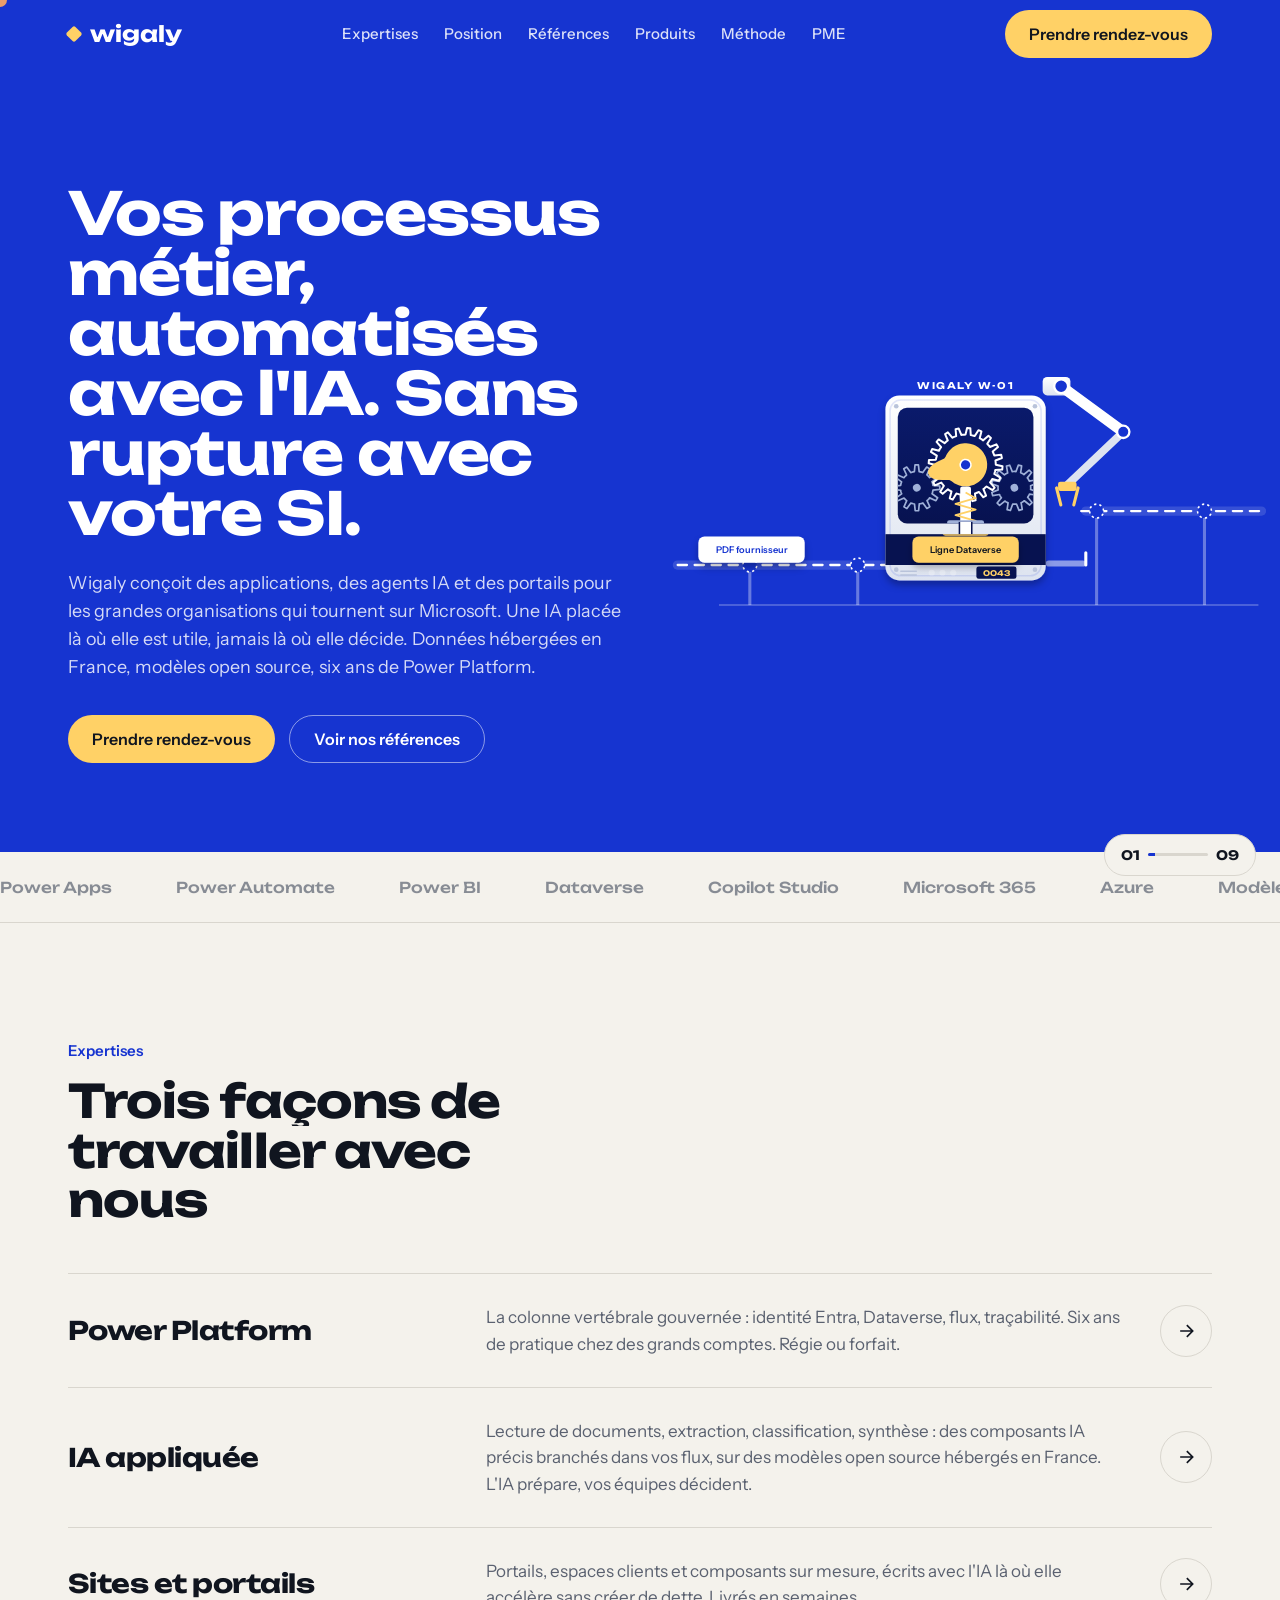
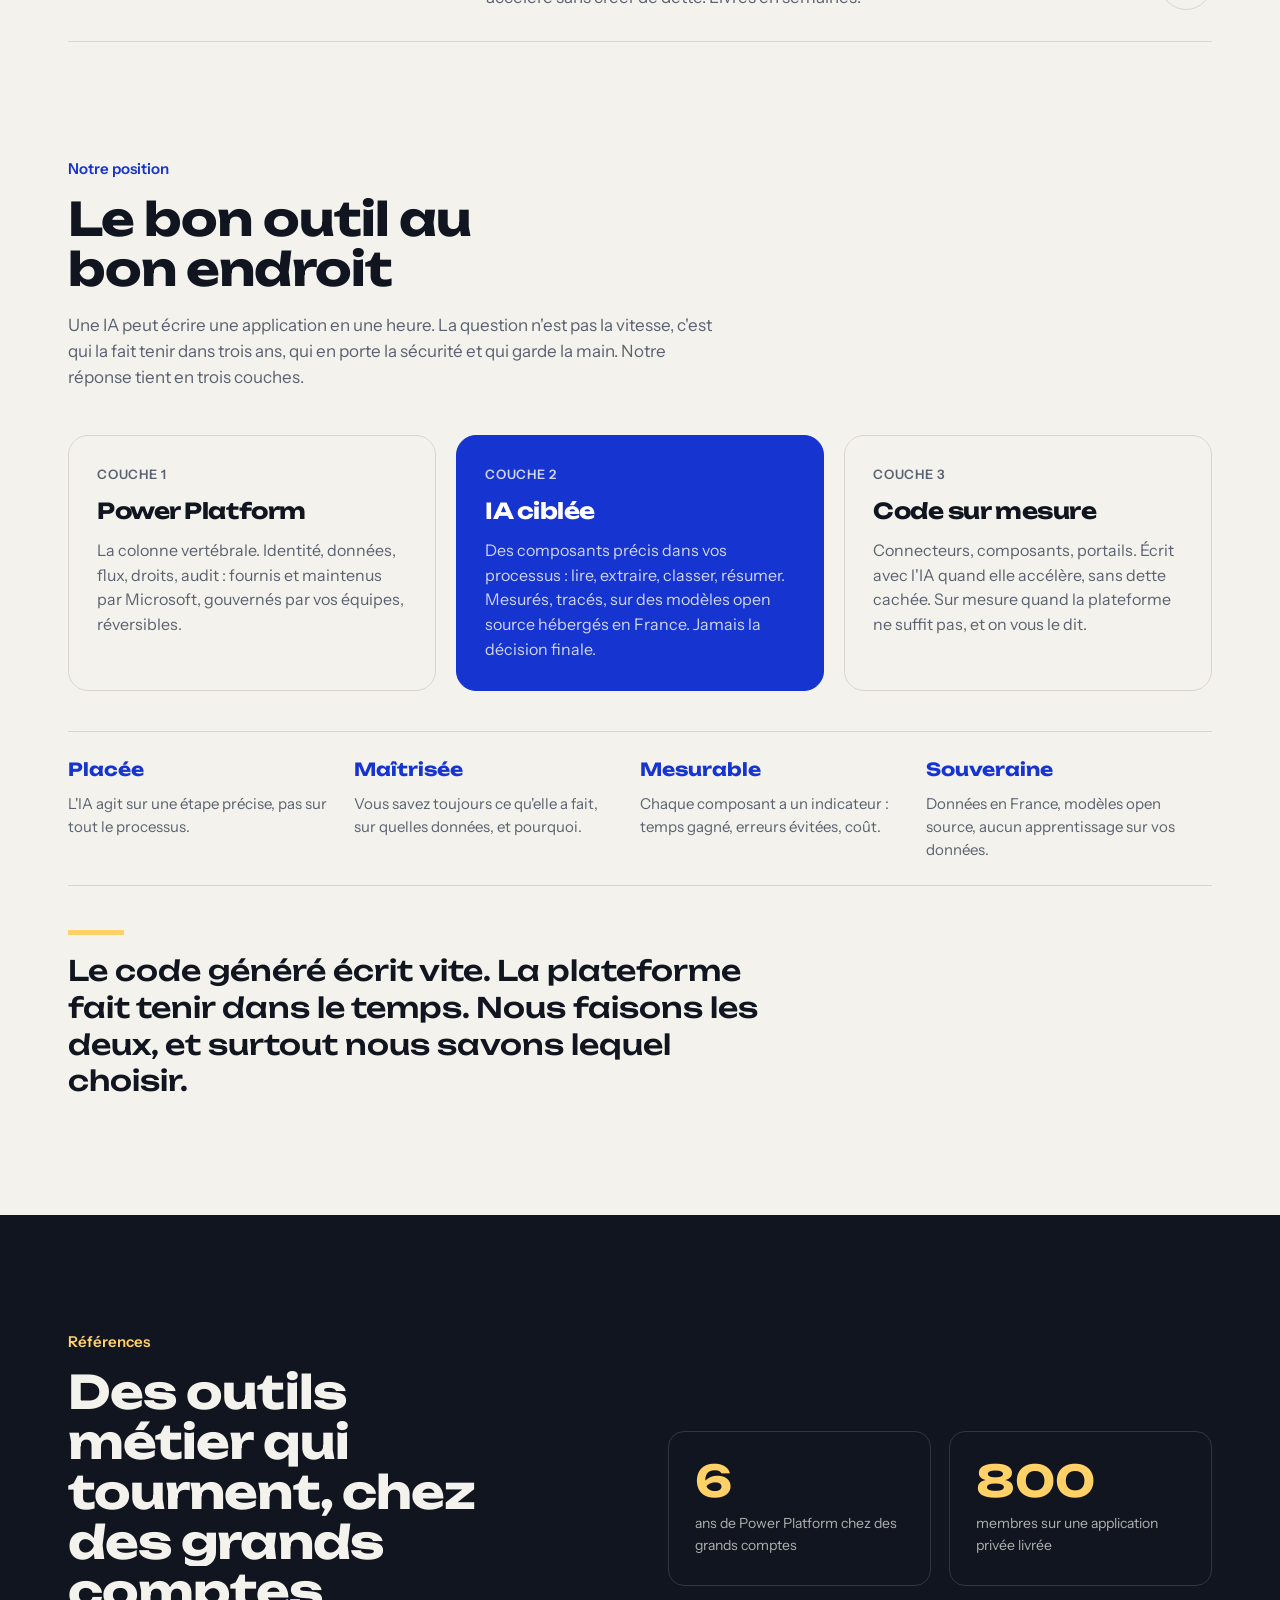
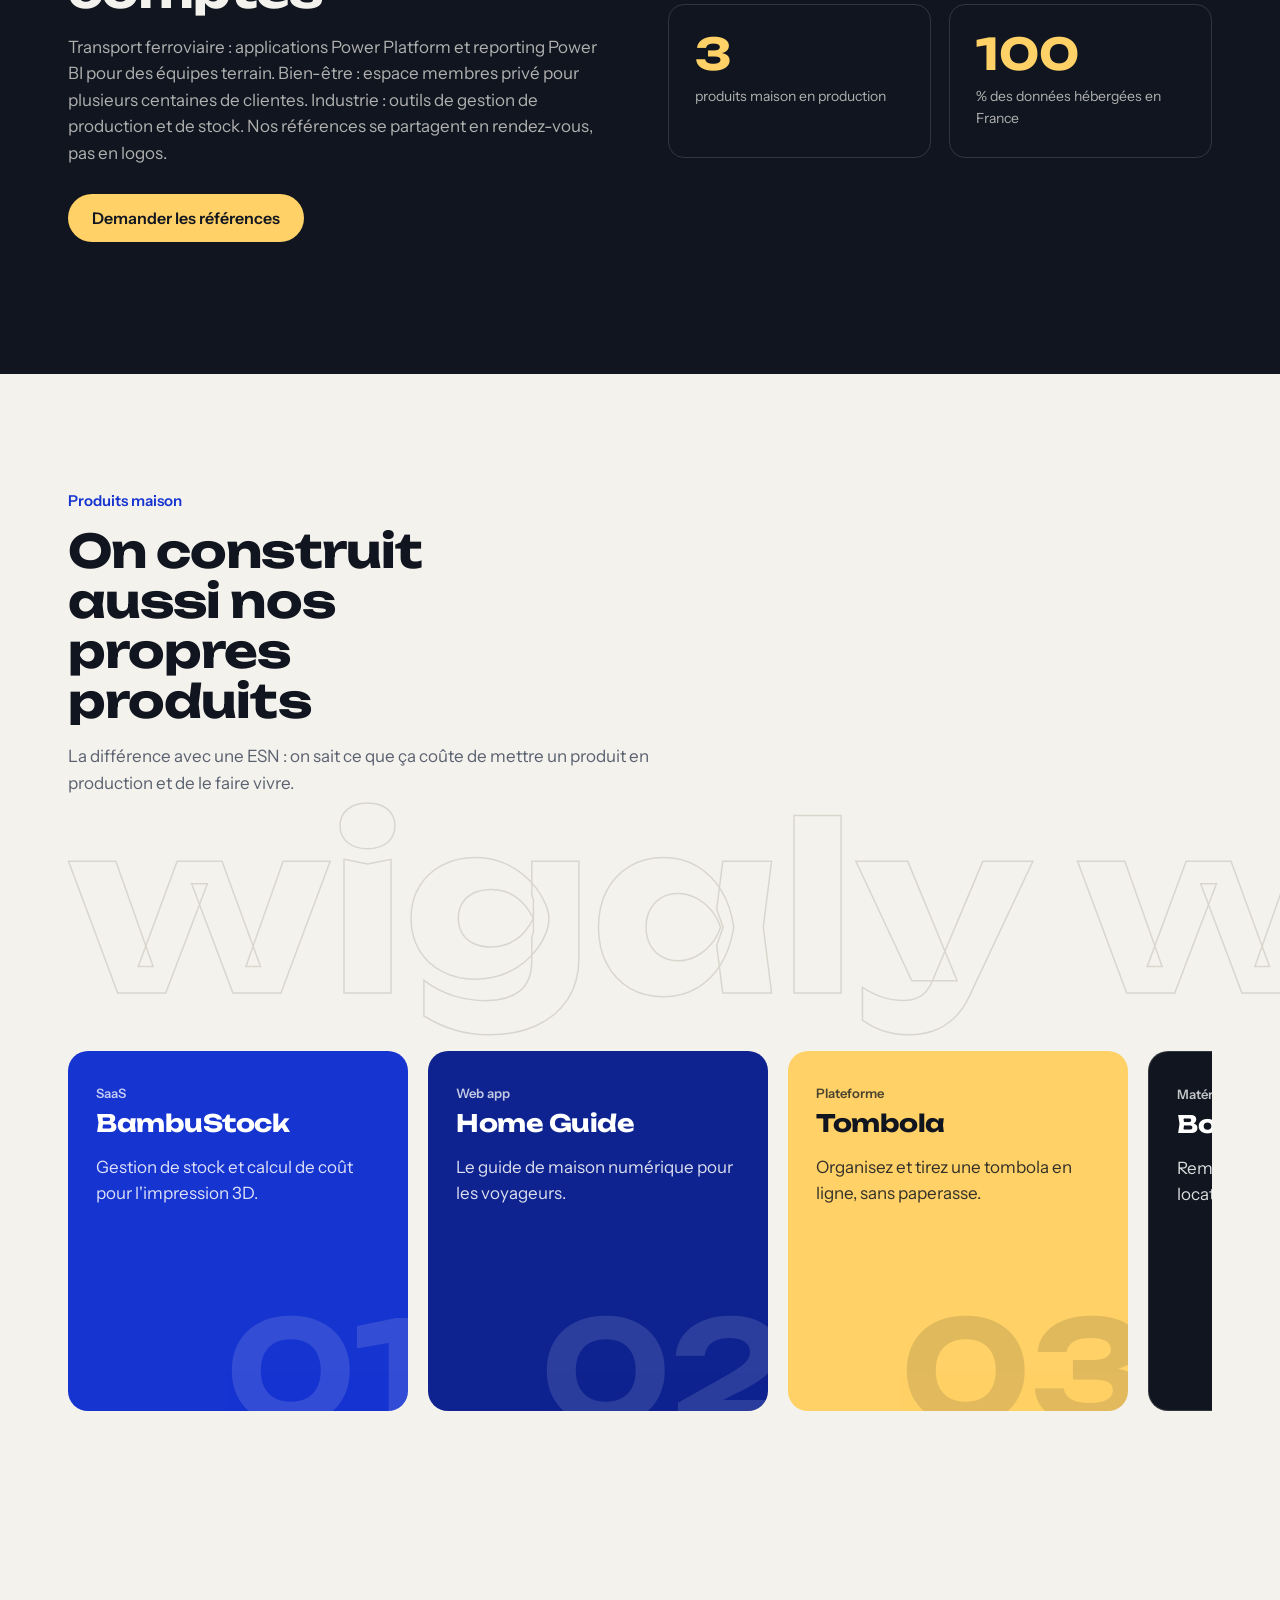
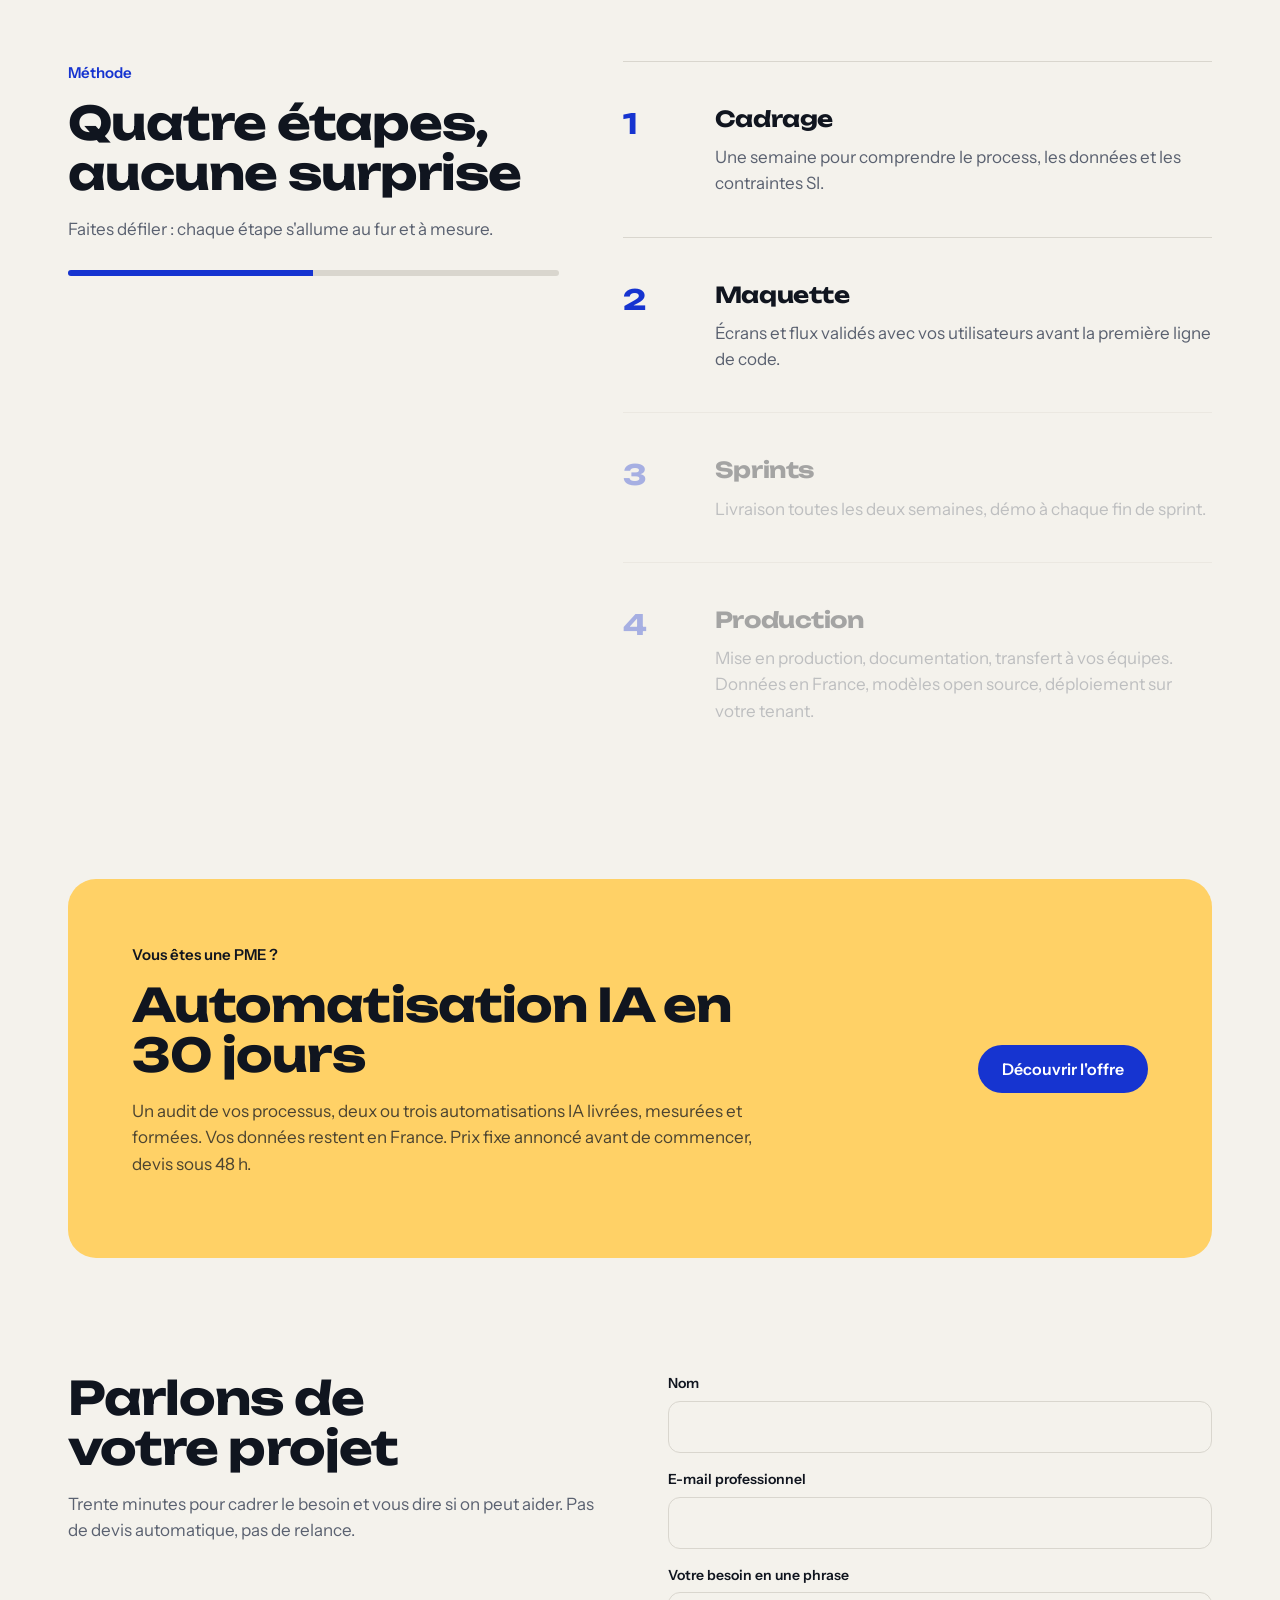
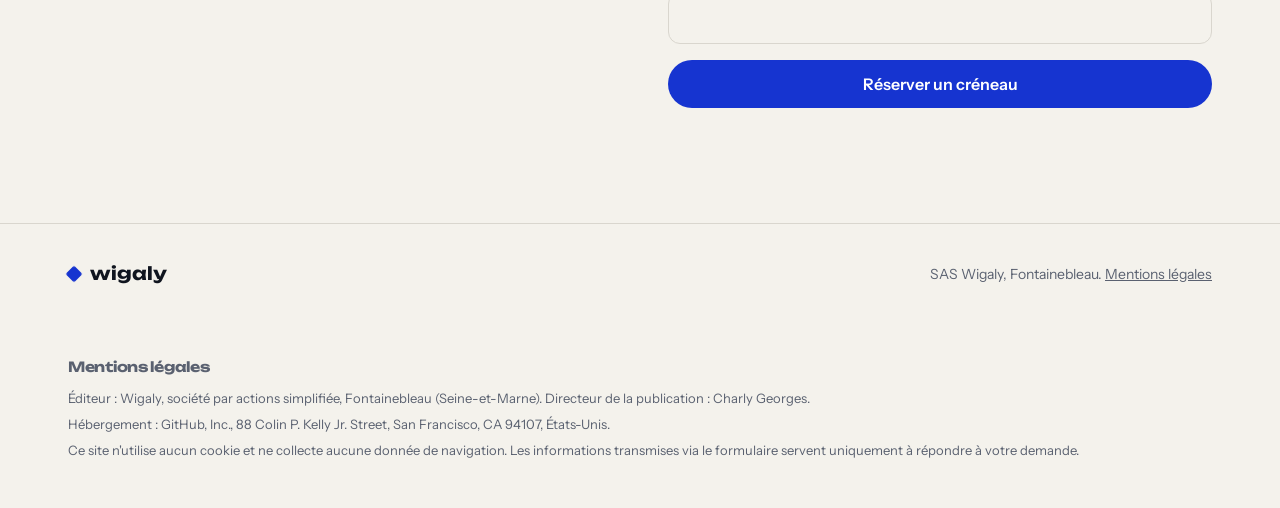
==== commit ac961d52: "Finitions : SEO, favicon, références anonymisées, mentions légales" ====
--- a/index.html
+++ b/index.html
@@ -4,6 +4,15 @@
 <meta charset="utf-8">
 <meta name="viewport" content="width=device-width, initial-scale=1, viewport-fit=cover">
 <title>Wigaly – Dev, IA et Power Platform</title>
+<meta name="description" content="Wigaly conçoit des applications, des agents IA et des portails pour les organisations qui tournent sur Microsoft. Power Platform, IA ciblée, code sur mesure. Données hébergées en France.">
+<link rel="canonical" href="https://wigaly.fr/">
+<meta name="theme-color" content="#1634D0">
+<meta property="og:title" content="Wigaly – Dev, IA et Power Platform">
+<meta property="og:description" content="Vos processus métier, automatisés avec l'IA. Sans rupture avec votre SI.">
+<meta property="og:url" content="https://wigaly.fr/">
+<meta property="og:type" content="website">
+<meta property="og:locale" content="fr_FR">
+<link rel="icon" href="data:image/svg+xml,%3Csvg xmlns='http://www.w3.org/2000/svg' viewBox='0 0 64 64'%3E%3Crect width='64' height='64' rx='14' fill='%231634D0'/%3E%3Crect x='20' y='20' width='24' height='24' rx='4' fill='%23FFD166' transform='rotate(45 32 32)'/%3E%3C/svg%3E">
 <link rel="stylesheet" href="https://fonts.googleapis.com/css2?family=Unbounded:wght@500;700&family=Instrument+Sans:wght@400;500;600&display=swap">
 <style>
 :root{
@@ -280,10 +289,10 @@
   </div>
 </section>
 
-<div class="marq" aria-label="Références">
+<div class="marq" aria-label="Technologies">
   <div class="track">
-    <span>[CLIENT 1]</span><span>[CLIENT 2]</span><span>[CLIENT 3]</span><span>[CLIENT 4]</span><span>Power Platform</span><span>Copilot Studio</span><span>Dataverse</span><span>Azure OpenAI</span>
-    <span>[CLIENT 1]</span><span>[CLIENT 2]</span><span>[CLIENT 3]</span><span>[CLIENT 4]</span><span>Power Platform</span><span>Copilot Studio</span><span>Dataverse</span><span>Azure OpenAI</span>
+    <span>Power Apps</span><span>Power Automate</span><span>Power BI</span><span>Dataverse</span><span>Copilot Studio</span><span>Microsoft 365</span><span>Azure</span><span>Modèles open source</span>
+    <span>Power Apps</span><span>Power Automate</span><span>Power BI</span><span>Dataverse</span><span>Copilot Studio</span><span>Microsoft 365</span><span>Azure</span><span>Modèles open source</span>
   </div>
 </div>
 
@@ -347,16 +356,16 @@
 <section class="block case" id="references">
   <div class="wrap grid">
     <div>
-      <div class="kicker" style="color:var(--signal)">Cas client</div>
-      <h2 class="split">[NOM DU CLIENT] : un outil métier livré en [DURÉE]</h2>
-      <p class="lead" style="color:rgba(244,242,236,.7)">[Secteur, taille, contexte en deux phrases. Ce qui bloquait avant, ce qui a changé après.]</p>
-      <p style="margin-top:28px"><a class="btn mag btn-signal" href="#contact">Lire le cas complet</a></p>
+      <div class="kicker" style="color:var(--signal)">Références</div>
+      <h2 class="split">Des outils métier qui tournent, chez des grands comptes</h2>
+      <p class="lead" style="color:rgba(244,242,236,.7)">Transport ferroviaire : applications Power Platform et reporting Power BI pour des équipes terrain. Bien-être : espace membres privé pour plusieurs centaines de clientes. Industrie : outils de gestion de production et de stock. Nos références se partagent en rendez-vous, pas en logos.</p>
+      <p style="margin-top:28px"><a class="btn mag btn-signal" href="#contact">Demander les références</a></p>
     </div>
     <div class="stats">
-      <div class="stat"><b data-count="120">0</b><span>utilisateurs en production</span></div>
-      <div class="stat"><b data-count="40">0</b><span>heures gagnées par semaine</span></div>
-      <div class="stat"><b data-count="6">0</b><span>semaines de la maquette à la prod</span></div>
-      <div class="stat"><b data-count="4">0</b><span>sources de données unifiées</span></div>
+      <div class="stat"><b data-count="6">0</b><span>ans de Power Platform chez des grands comptes</span></div>
+      <div class="stat"><b data-count="800">0</b><span>membres sur une application privée livrée</span></div>
+      <div class="stat"><b data-count="3">0</b><span>produits maison en production</span></div>
+      <div class="stat"><b data-count="100">0</b><span>% des données hébergées en France</span></div>
     </div>
   </div>
 </section>
@@ -399,7 +408,7 @@
       <div>
         <div class="kicker" style="color:#10151F">Vous êtes une PME ?</div>
         <h2 class="split">Automatisation IA en 30 jours</h2>
-        <p class="lead" style="color:#10151F;opacity:.75">Un audit de vos processus, deux ou trois automatisations IA livrées, mesurées et formées. Vos données restent en France. Prix fixe, à partir de [PRIX] HT.</p>
+        <p class="lead" style="color:#10151F;opacity:.75">Un audit de vos processus, deux ou trois automatisations IA livrées, mesurées et formées. Vos données restent en France. Prix fixe annoncé avant de commencer, devis sous 48 h.</p>
       </div>
       <a class="btn mag btn-ink" href="#contact">Découvrir l'offre</a>
     </div>
@@ -424,9 +433,18 @@
 <footer>
   <div class="wrap">
     <span class="logo" style="color:var(--fg);font-size:18px"><i style="background:var(--cobalt)"></i>wigaly</span>
-    <span>SAS Wigaly, [ADRESSE]. Mentions légales. LinkedIn.</span>
+    <span>SAS Wigaly, Fontainebleau. <a href="#mentions">Mentions légales</a></span>
   </div>
 </footer>
+
+<section id="mentions" style="padding:32px 0 48px;font-size:13px;color:var(--mute)">
+  <div class="wrap">
+    <h3 style="font-size:14px;margin-bottom:10px">Mentions légales</h3>
+    <p style="margin:0 0 6px">Éditeur : Wigaly, société par actions simplifiée, Fontainebleau (Seine-et-Marne). Directeur de la publication : Charly Georges.</p>
+    <p style="margin:0 0 6px">Hébergement : GitHub, Inc., 88 Colin P. Kelly Jr. Street, San Francisco, CA 94107, États-Unis.</p>
+    <p style="margin:0">Ce site n'utilise aucun cookie et ne collecte aucune donnée de navigation. Les informations transmises via le formulaire servent uniquement à répondre à votre demande.</p>
+  </div>
+</section>
 
 <script>
 (function(){
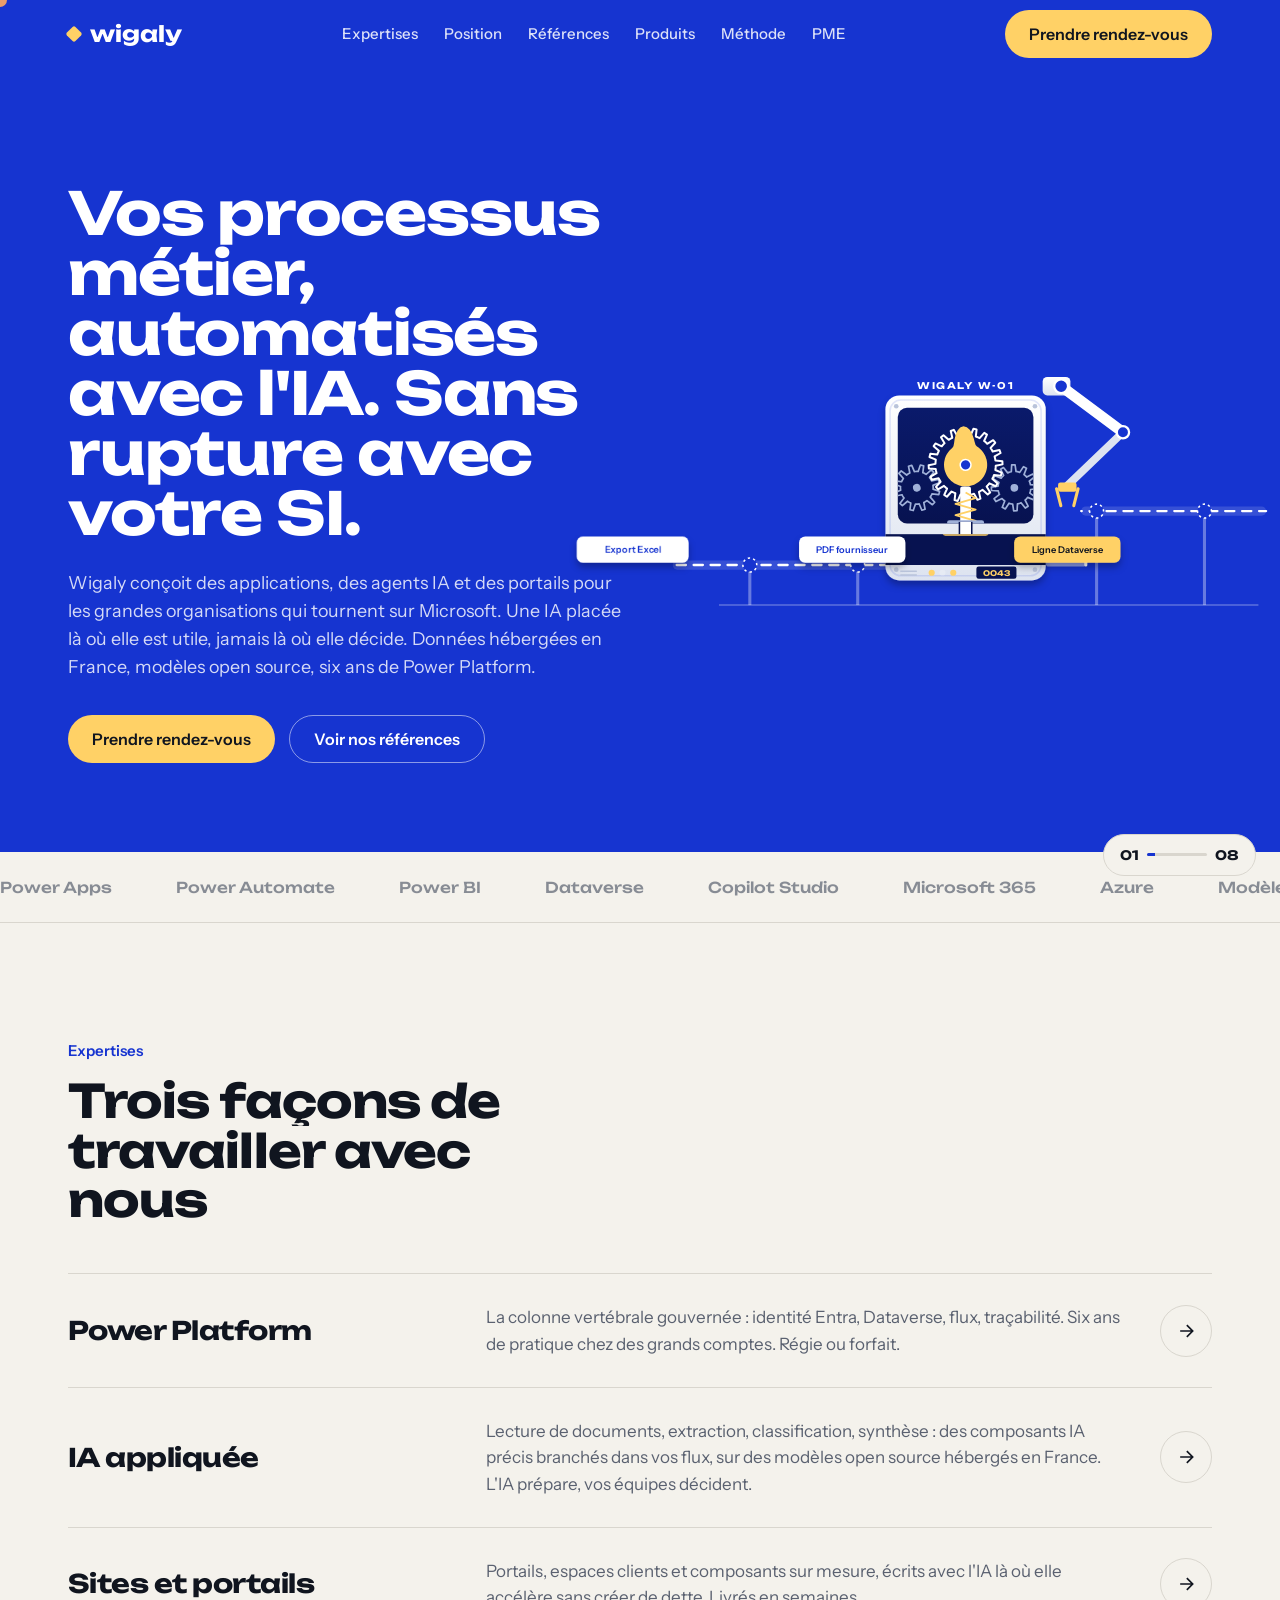
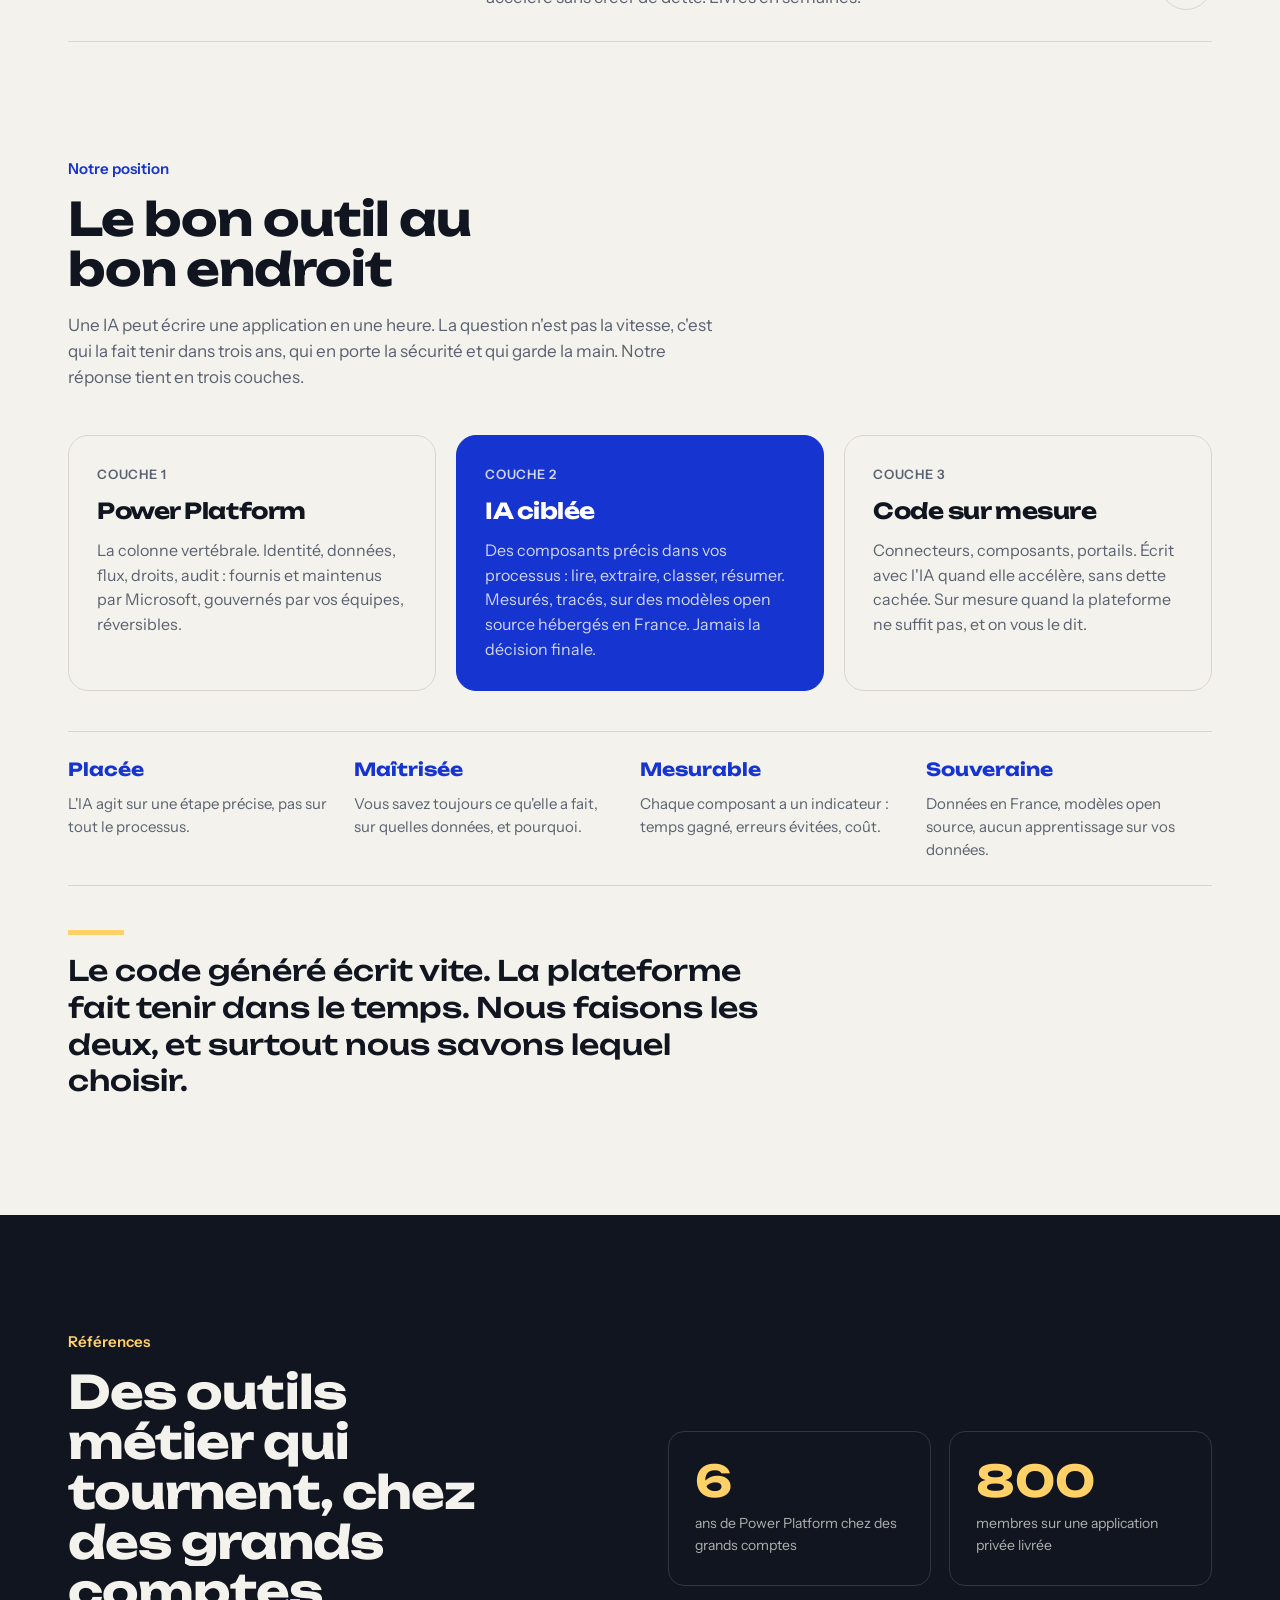
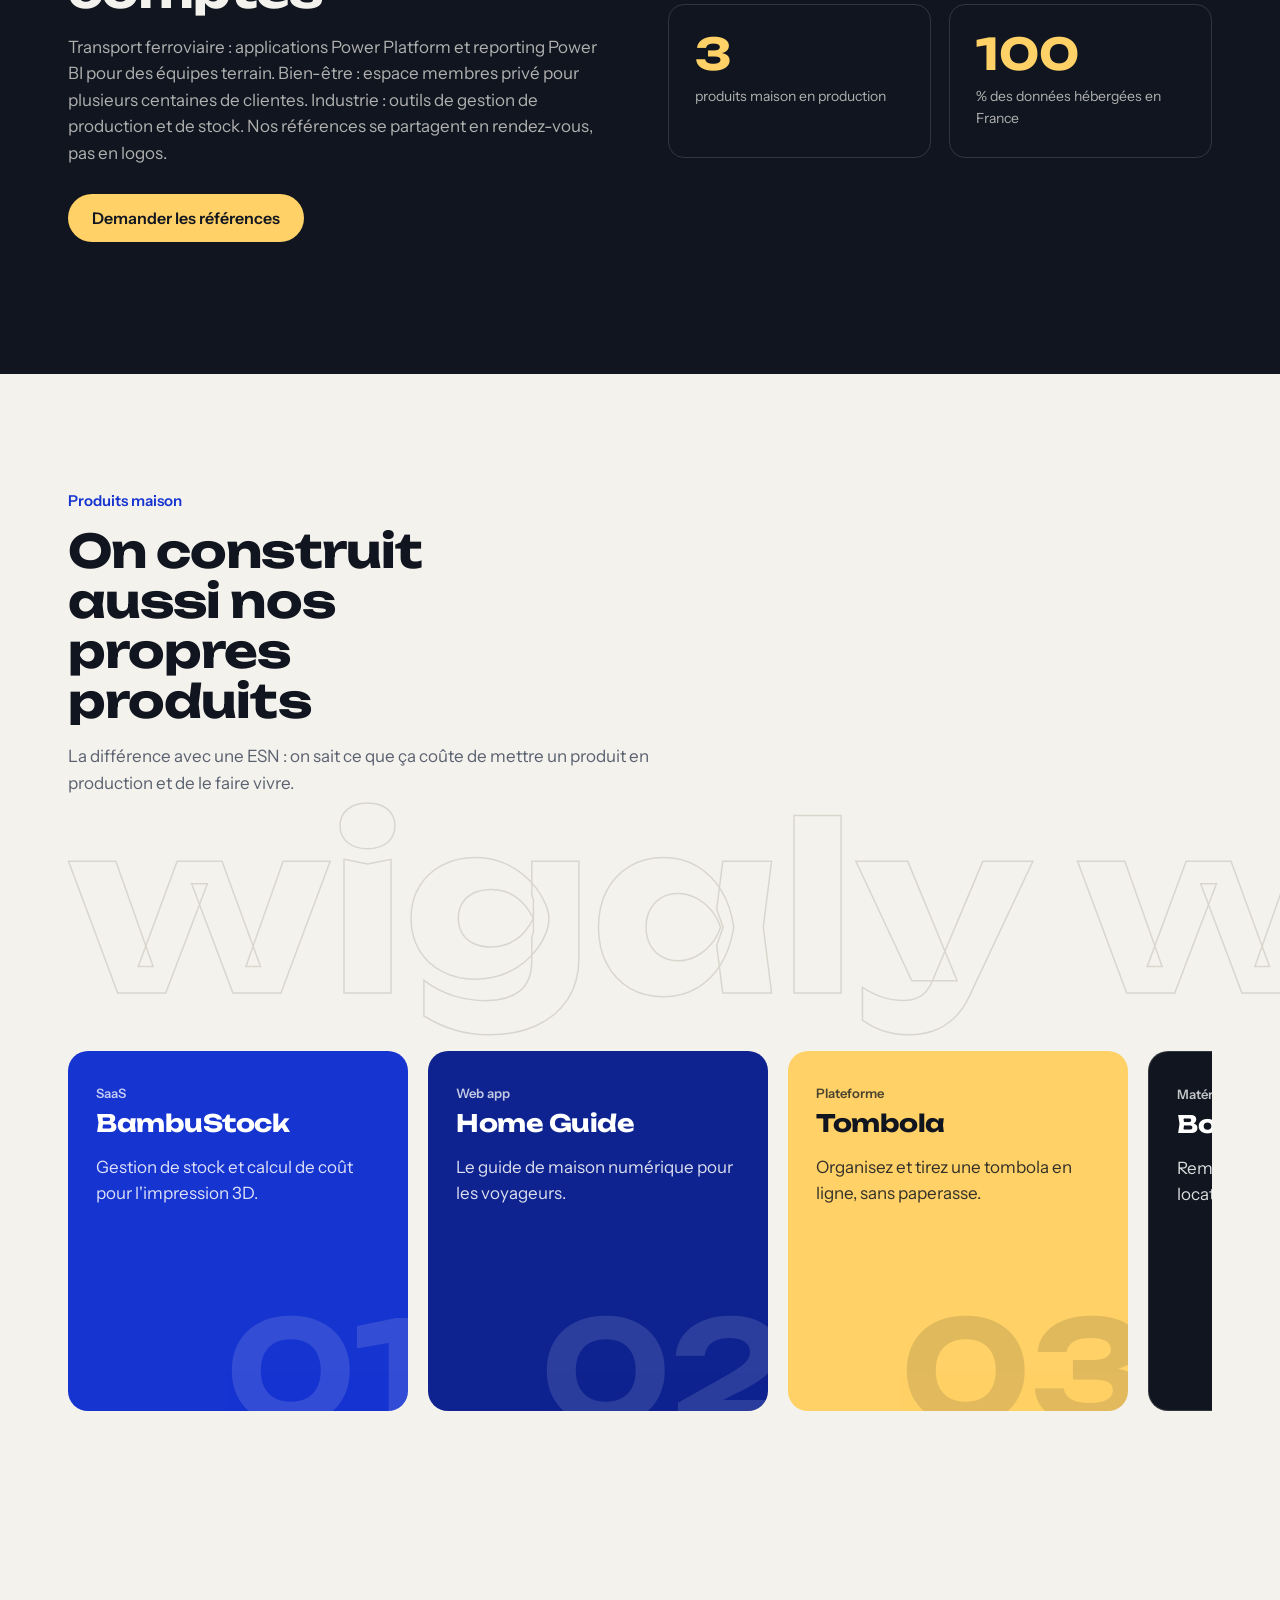
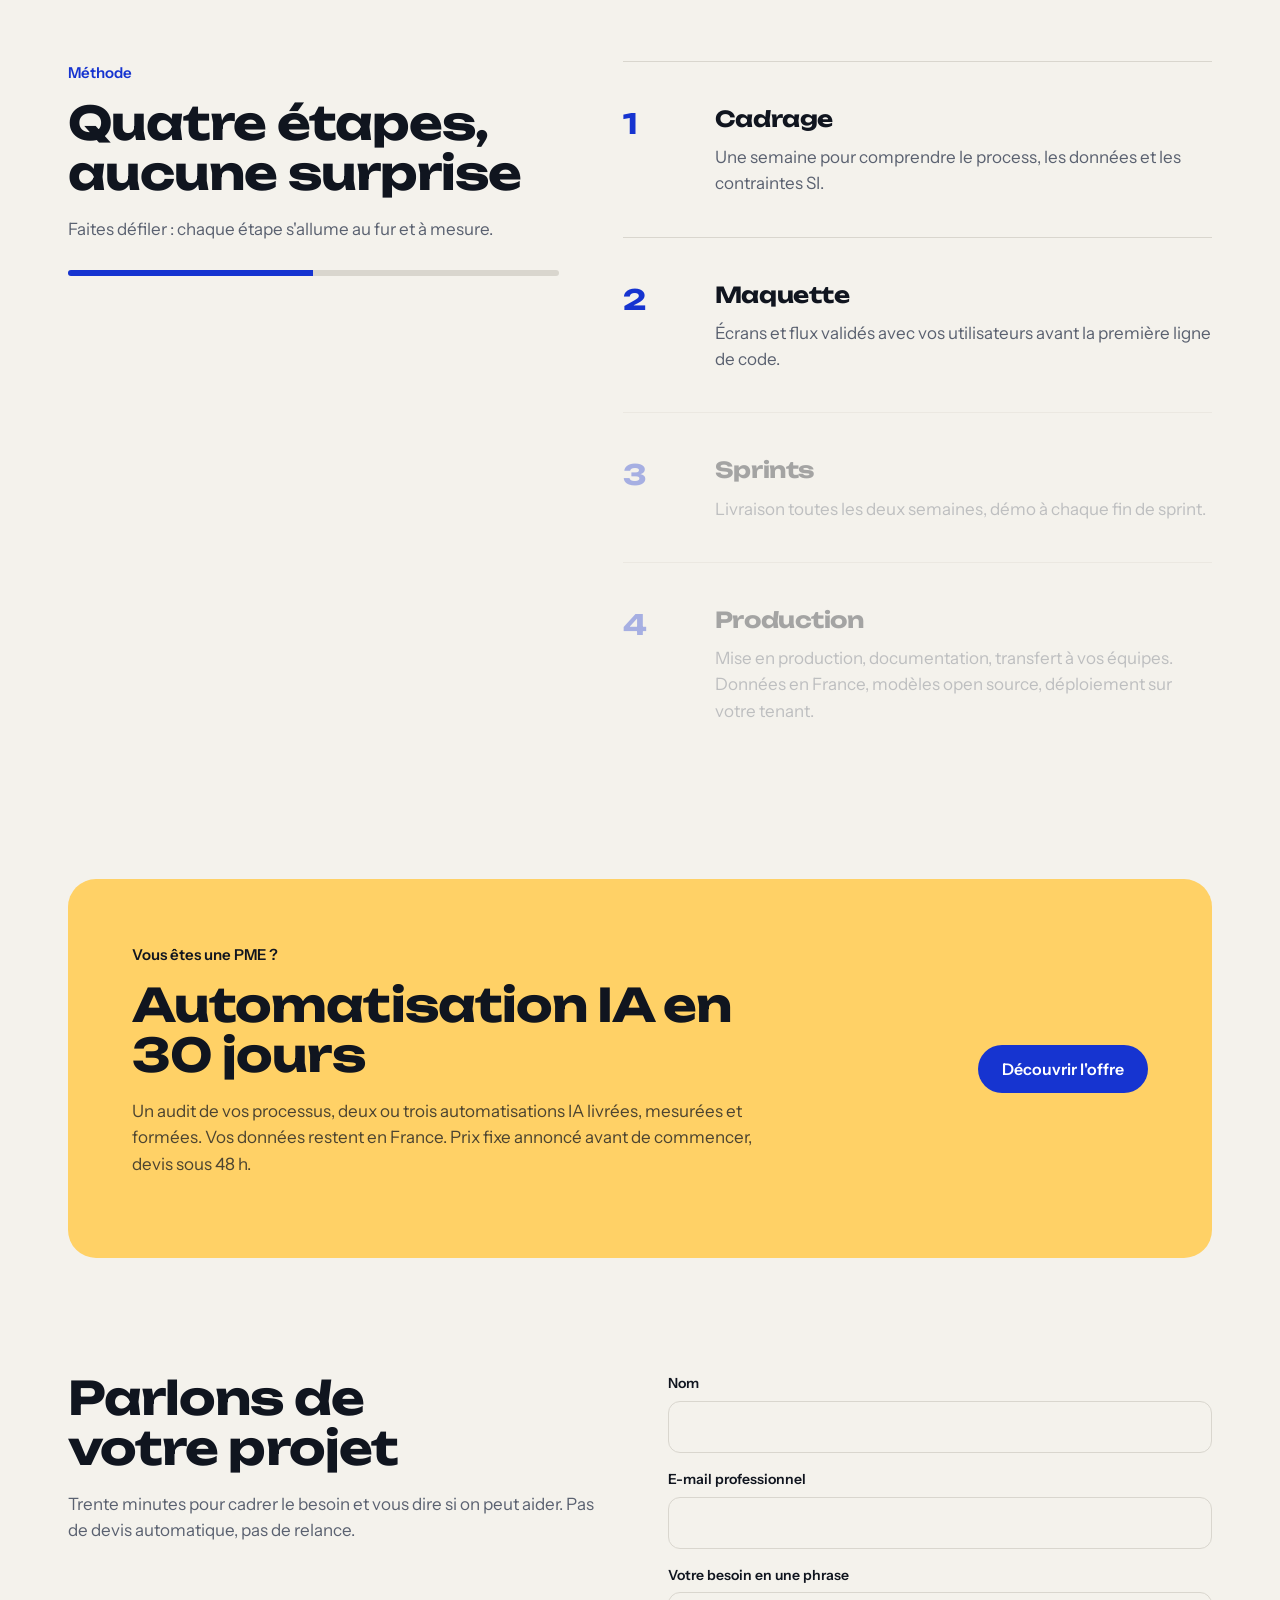
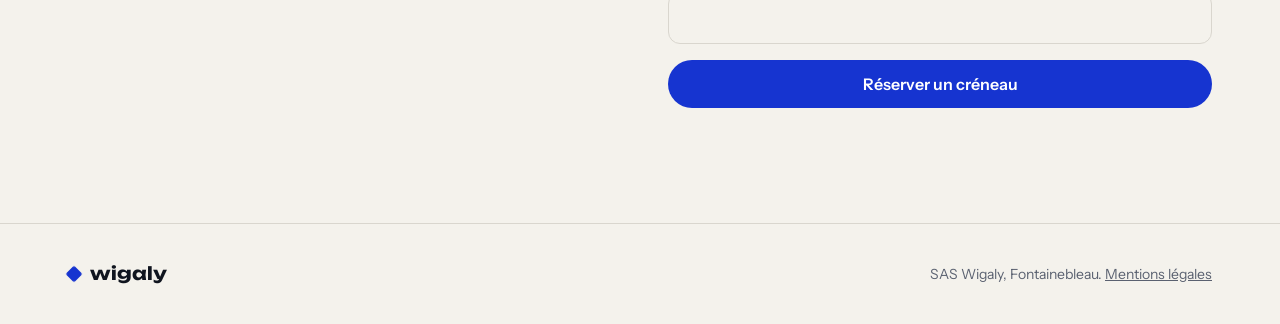
==== commit 220561ad: "Mentions légales sur page dédiée" ====
--- a/index.html
+++ b/index.html
@@ -433,18 +433,9 @@
 <footer>
   <div class="wrap">
     <span class="logo" style="color:var(--fg);font-size:18px"><i style="background:var(--cobalt)"></i>wigaly</span>
-    <span>SAS Wigaly, Fontainebleau. <a href="#mentions">Mentions légales</a></span>
+    <span>SAS Wigaly, Fontainebleau. <a href="/mentions-legales.html">Mentions légales</a></span>
   </div>
 </footer>
-
-<section id="mentions" style="padding:32px 0 48px;font-size:13px;color:var(--mute)">
-  <div class="wrap">
-    <h3 style="font-size:14px;margin-bottom:10px">Mentions légales</h3>
-    <p style="margin:0 0 6px">Éditeur : Wigaly, société par actions simplifiée, Fontainebleau (Seine-et-Marne). Directeur de la publication : Charly Georges.</p>
-    <p style="margin:0 0 6px">Hébergement : GitHub, Inc., 88 Colin P. Kelly Jr. Street, San Francisco, CA 94107, États-Unis.</p>
-    <p style="margin:0">Ce site n'utilise aucun cookie et ne collecte aucune donnée de navigation. Les informations transmises via le formulaire servent uniquement à répondre à votre demande.</p>
-  </div>
-</section>
 
 <script>
 (function(){
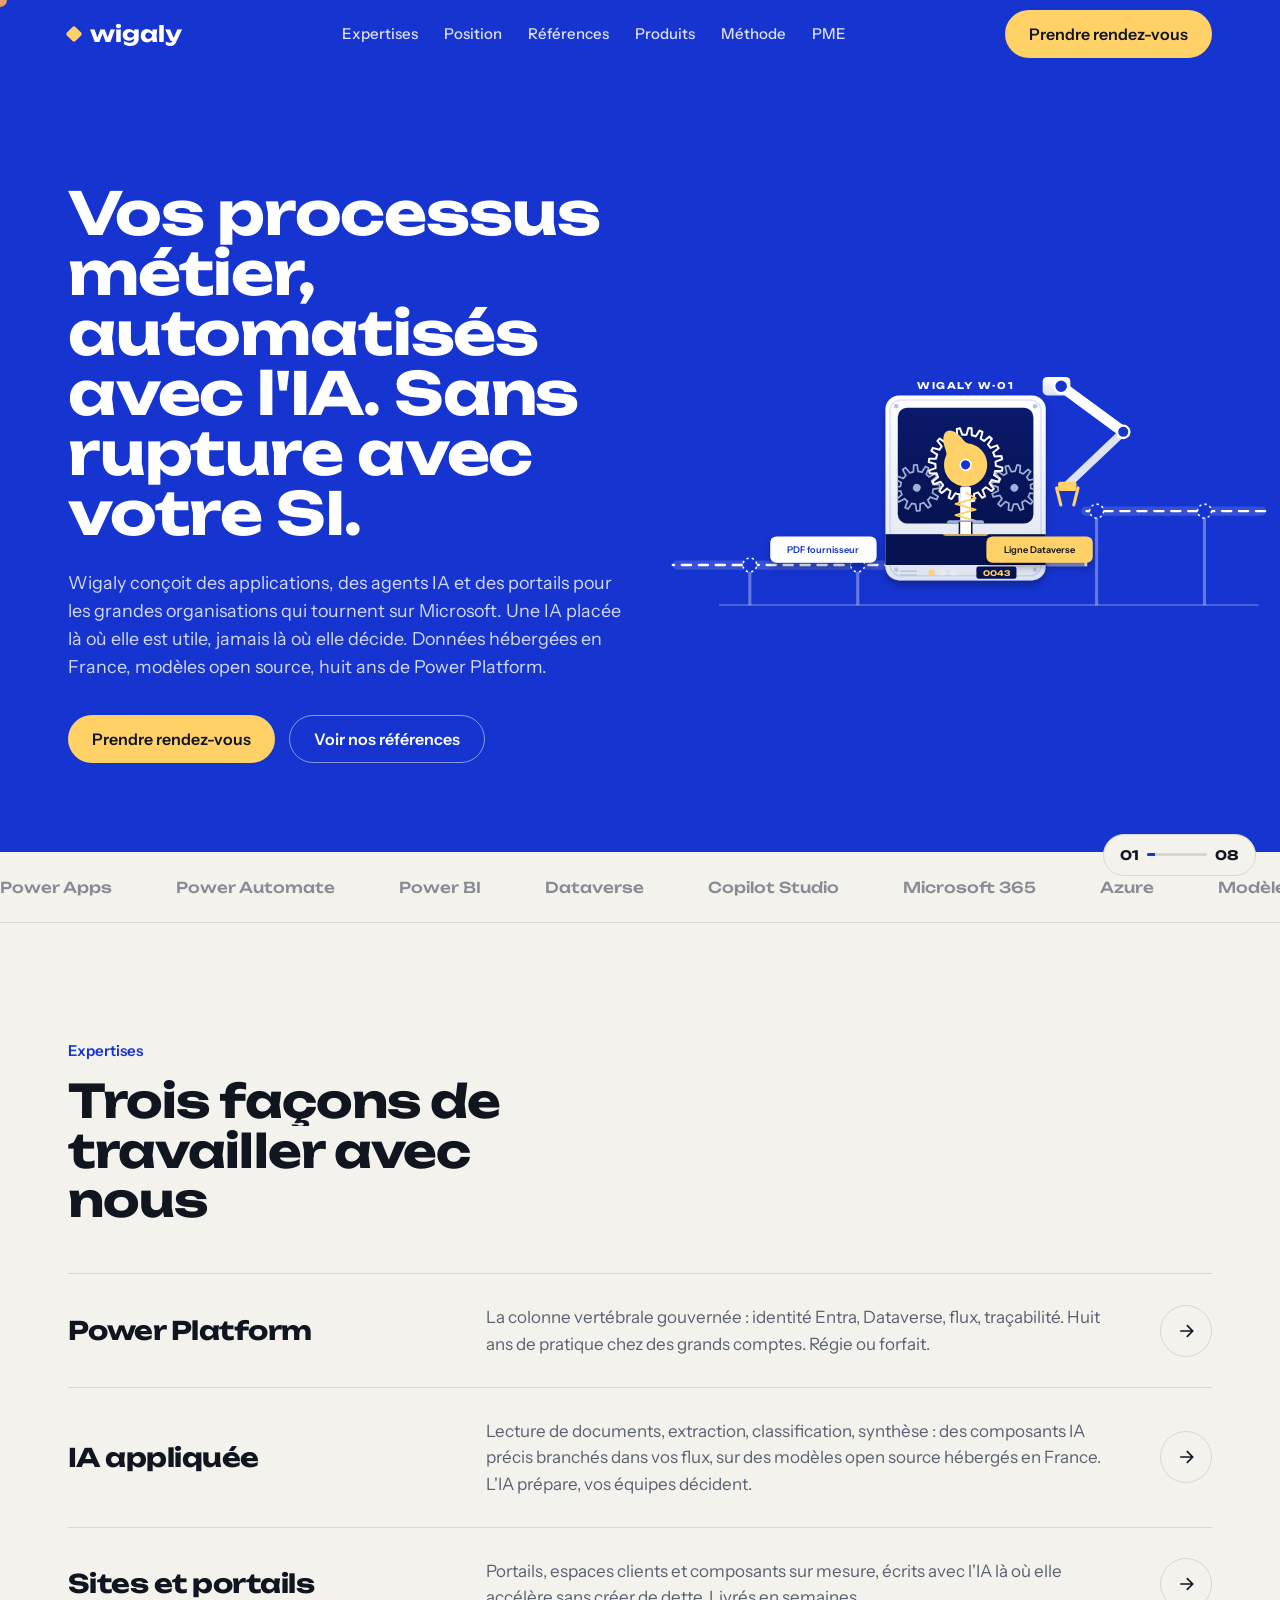
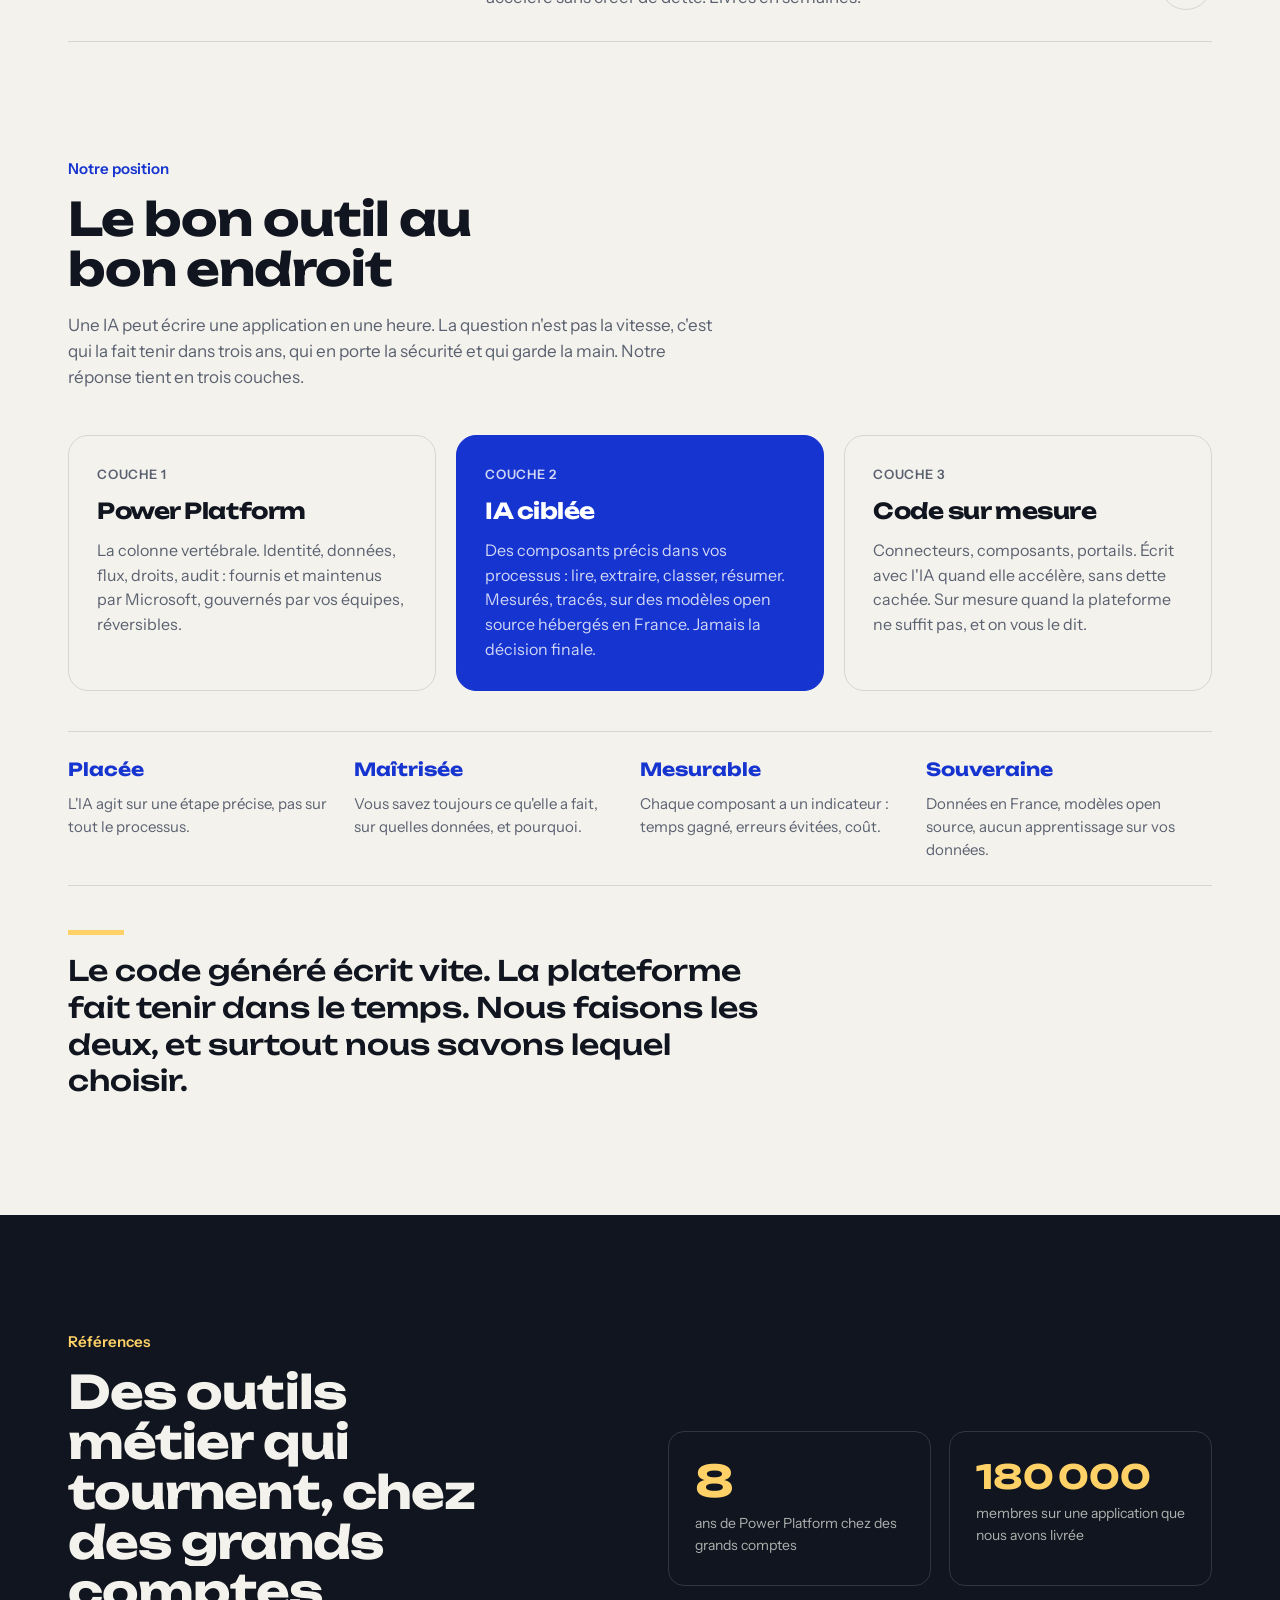
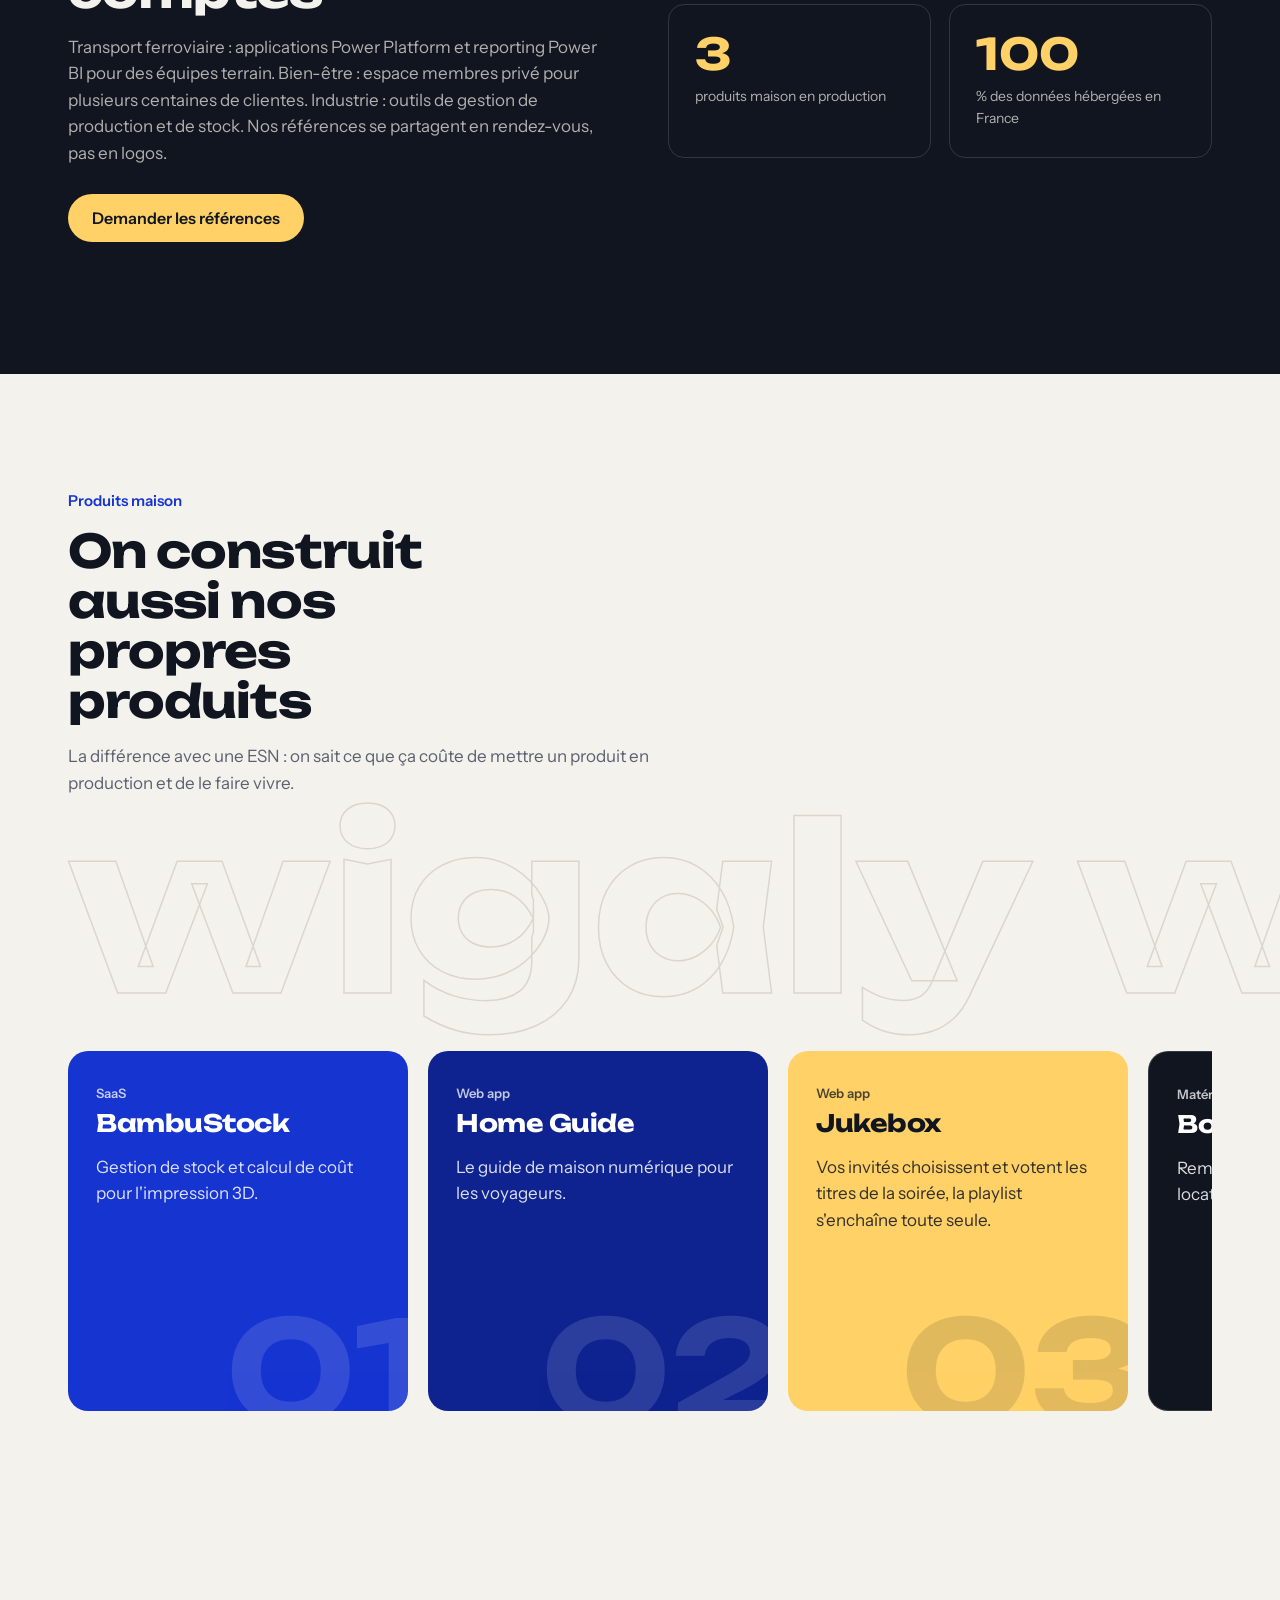
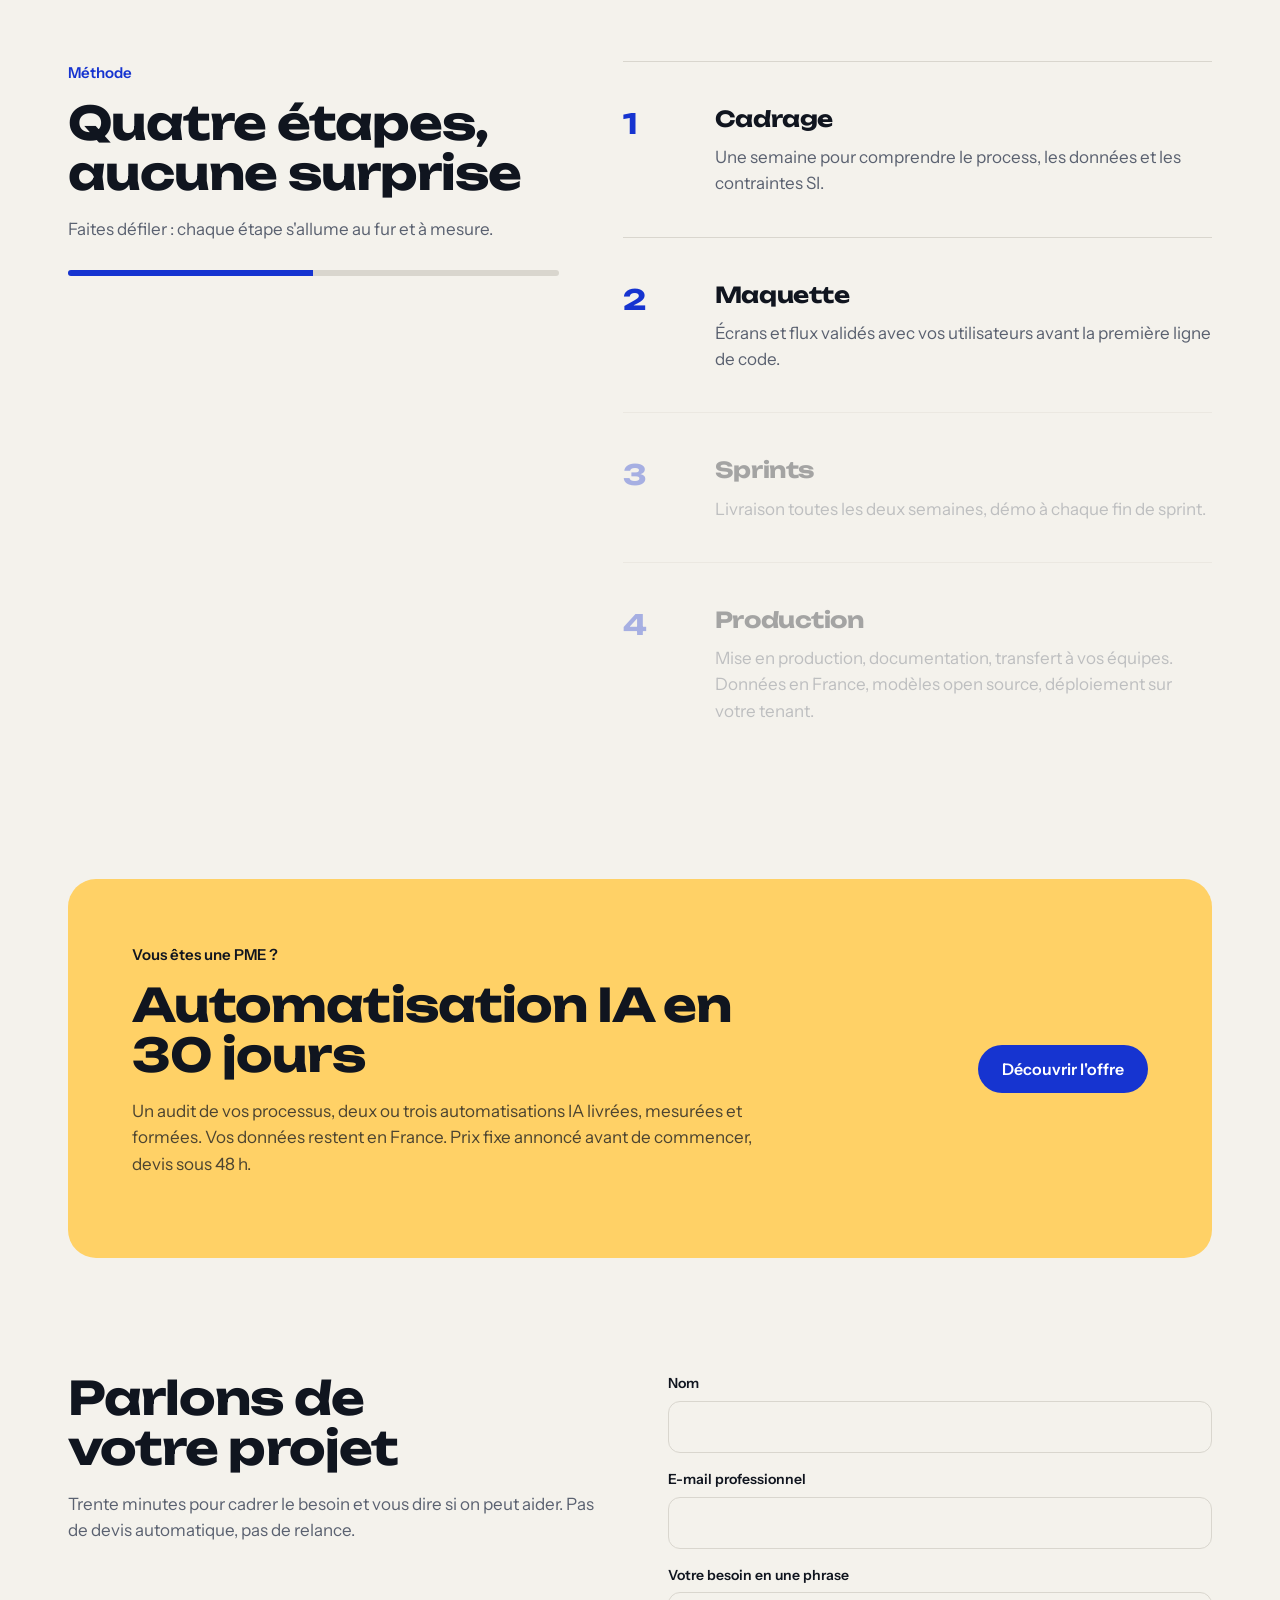
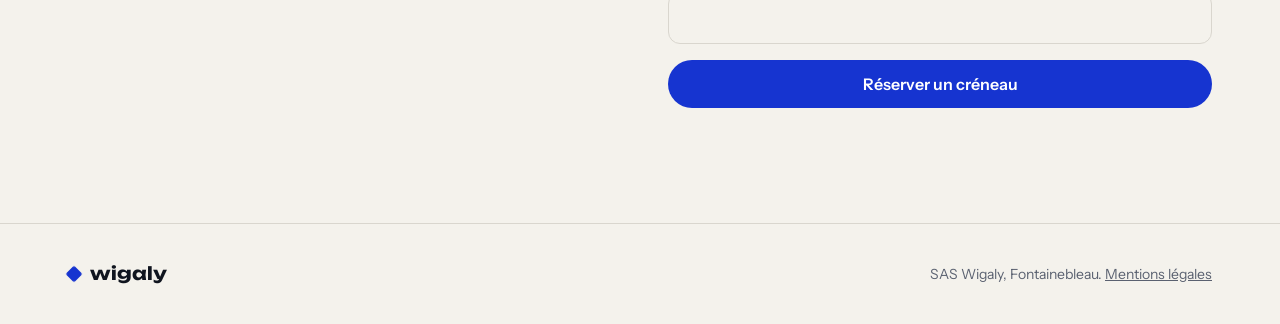
==== commit b258eb09: "Chiffres mis à jour (8 ans, 180 000 membres), Jukebox remplace Tombola" ====
--- a/index.html
+++ b/index.html
@@ -116,6 +116,7 @@
 .stat{padding:28px 26px;border:1px solid rgba(255,255,255,.14);border-radius:16px}
 .stat b{display:block;font-family:'Unbounded',sans-serif;font-size:clamp(34px,3.4vw,52px);font-weight:700;color:var(--signal);line-height:1}
 .stat span{display:block;margin-top:10px;font-size:14px;color:rgba(244,242,236,.7)}
+.stat b.sm{font-size:clamp(26px,2.6vw,40px)}
 @media (max-width:900px){.case .grid{grid-template-columns:1fr}}
 
 /* PRODUITS: horizontal snap */
@@ -212,7 +213,7 @@
   <div class="wrap">
     <div>
       <h1 id="h1"></h1>
-      <p>Wigaly conçoit des applications, des agents IA et des portails pour les grandes organisations qui tournent sur Microsoft. Une IA placée là où elle est utile, jamais là où elle décide. Données hébergées en France, modèles open source, six ans de Power Platform.</p>
+      <p>Wigaly conçoit des applications, des agents IA et des portails pour les grandes organisations qui tournent sur Microsoft. Une IA placée là où elle est utile, jamais là où elle décide. Données hébergées en France, modèles open source, huit ans de Power Platform.</p>
       <div class="cta">
         <a class="btn mag btn-signal" href="#contact">Prendre rendez-vous</a>
         <a class="btn mag btn-ghost" href="#references">Voir nos références</a>
@@ -303,7 +304,7 @@
     <div class="rows">
       <a class="row" href="#contact">
         <h3>Power Platform</h3>
-        <p>La colonne vertébrale gouvernée : identité Entra, Dataverse, flux, traçabilité. Six ans de pratique chez des grands comptes. Régie ou forfait.</p>
+        <p>La colonne vertébrale gouvernée : identité Entra, Dataverse, flux, traçabilité. Huit ans de pratique chez des grands comptes. Régie ou forfait.</p>
         <span class="go" aria-hidden="true"><svg width="20" height="20" viewBox="0 0 24 24" fill="none" stroke="currentColor" stroke-width="2"><path d="M5 12h14M13 5l7 7-7 7"/></svg></span>
       </a>
       <a class="row" href="#contact">
@@ -362,8 +363,8 @@
       <p style="margin-top:28px"><a class="btn mag btn-signal" href="#contact">Demander les références</a></p>
     </div>
     <div class="stats">
-      <div class="stat"><b data-count="6">0</b><span>ans de Power Platform chez des grands comptes</span></div>
-      <div class="stat"><b data-count="800">0</b><span>membres sur une application privée livrée</span></div>
+      <div class="stat"><b data-count="8">0</b><span>ans de Power Platform chez des grands comptes</span></div>
+      <div class="stat"><b class="sm" data-count="180000">0</b><span>membres sur une application que nous avons livrée</span></div>
       <div class="stat"><b data-count="3">0</b><span>produits maison en production</span></div>
       <div class="stat"><b data-count="100">0</b><span>% des données hébergées en France</span></div>
     </div>
@@ -379,7 +380,7 @@
     <div class="strip">
       <article class="card"><div><small>SaaS</small><h3>BambuStock</h3><p>Gestion de stock et calcul de coût pour l'impression 3D.</p></div><span class="big">01</span></article>
       <article class="card"><div><small>Web app</small><h3>Home Guide</h3><p>Le guide de maison numérique pour les voyageurs.</p></div><span class="big">02</span></article>
-      <article class="card"><div><small>Plateforme</small><h3>Tombola</h3><p>Organisez et tirez une tombola en ligne, sans paperasse.</p></div><span class="big">03</span></article>
+      <article class="card"><div><small>Web app</small><h3>Jukebox</h3><p>Vos invités choisissent et votent les titres de la soirée, la playlist s'enchaîne toute seule.</p></div><span class="big">03</span></article>
       <article class="card"><div><small>Matériel + logiciel</small><h3>Boîtier connecté</h3><p>Remplace le classeur papier dans les locations de courte durée.</p></div><span class="big">04</span></article>
     </div>
   </div>
@@ -451,8 +452,8 @@
   var io=new IntersectionObserver(function(es){es.forEach(function(e){
     if(!e.isIntersecting)return; io.unobserve(e.target);
     var el=e.target,end=+el.dataset.count,t0=null;
-    if(reduce){el.textContent=end;return;}
-    function tick(t){if(!t0)t0=t;var p=Math.min(1,(t-t0)/1400);p=1-Math.pow(1-p,3);el.textContent=Math.round(end*p);if(p<1)requestAnimationFrame(tick);}
+    if(reduce){el.textContent=end.toLocaleString('fr-FR');return;}
+    function tick(t){if(!t0)t0=t;var p=Math.min(1,(t-t0)/1400);p=1-Math.pow(1-p,3);el.textContent=Math.round(end*p).toLocaleString('fr-FR');if(p<1)requestAnimationFrame(tick);}
     requestAnimationFrame(tick);
   });},{threshold:.6});
   stats.forEach(function(s){io.observe(s);});
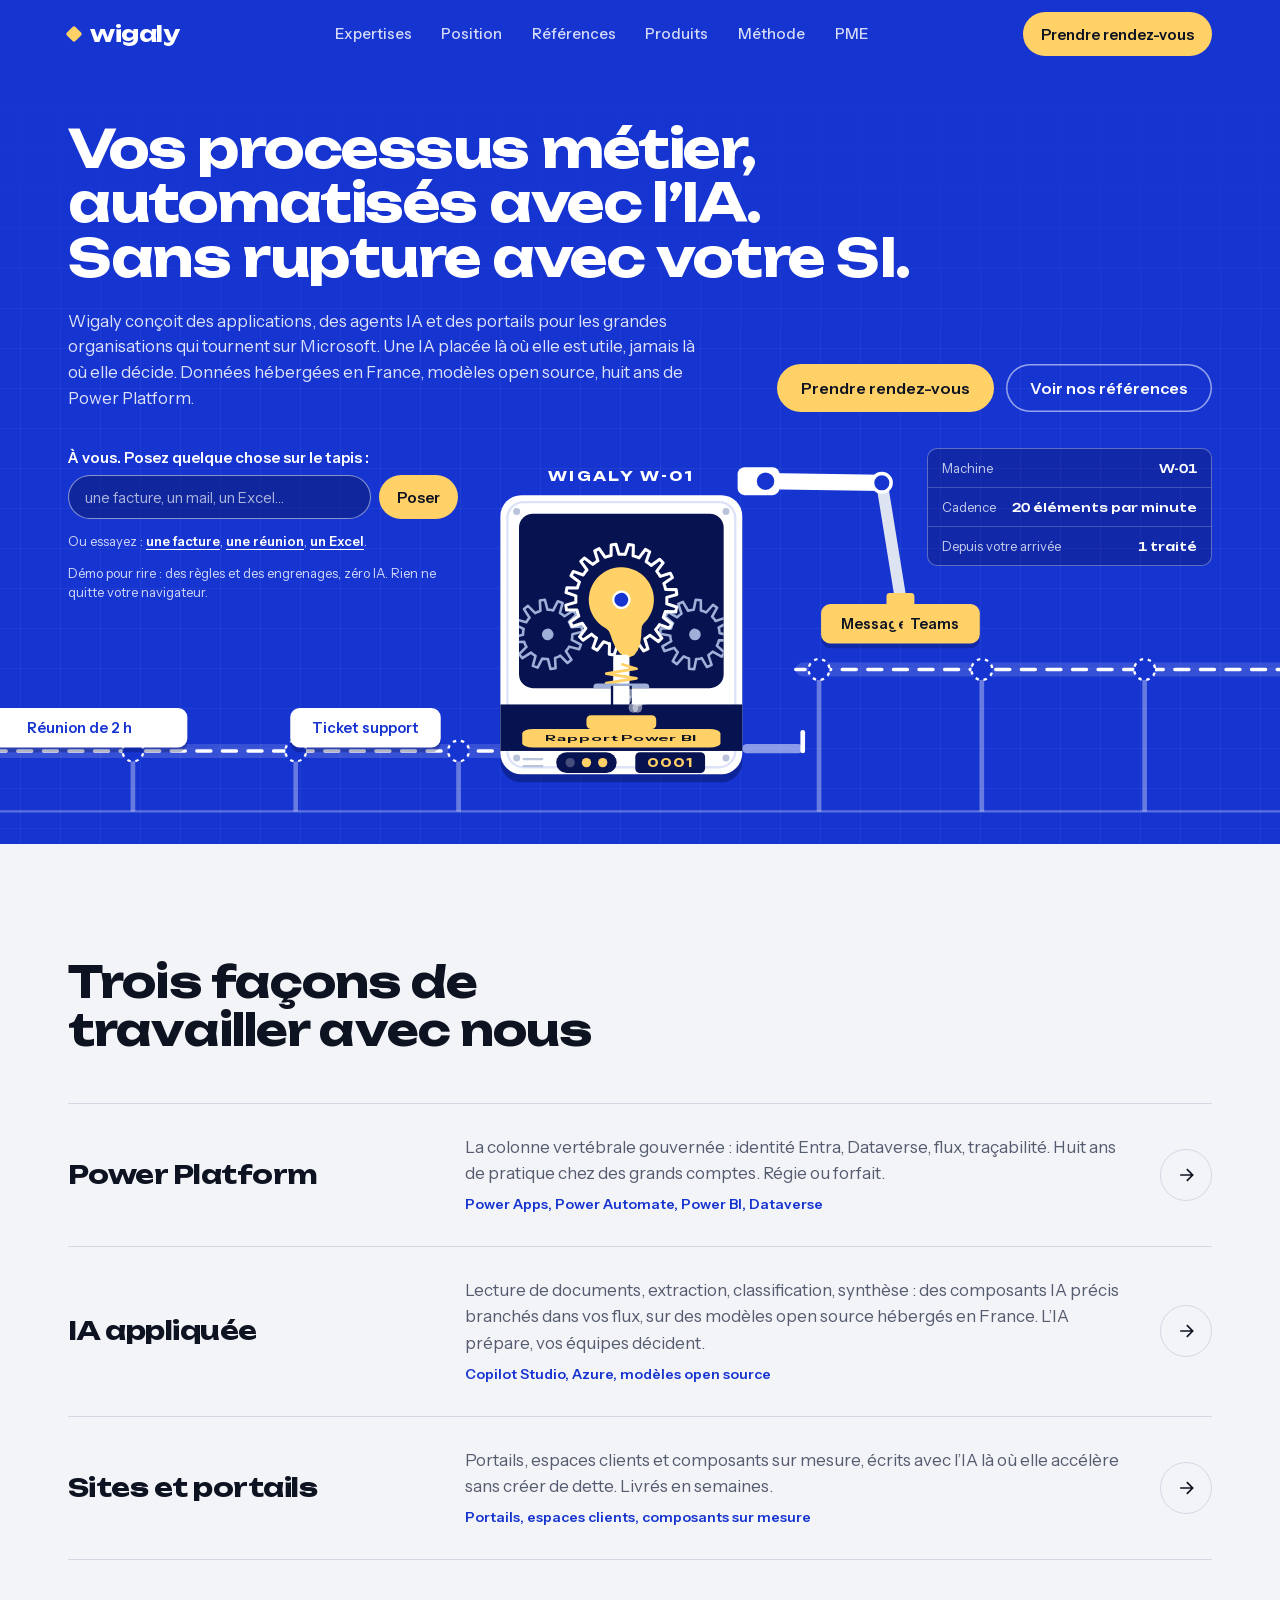
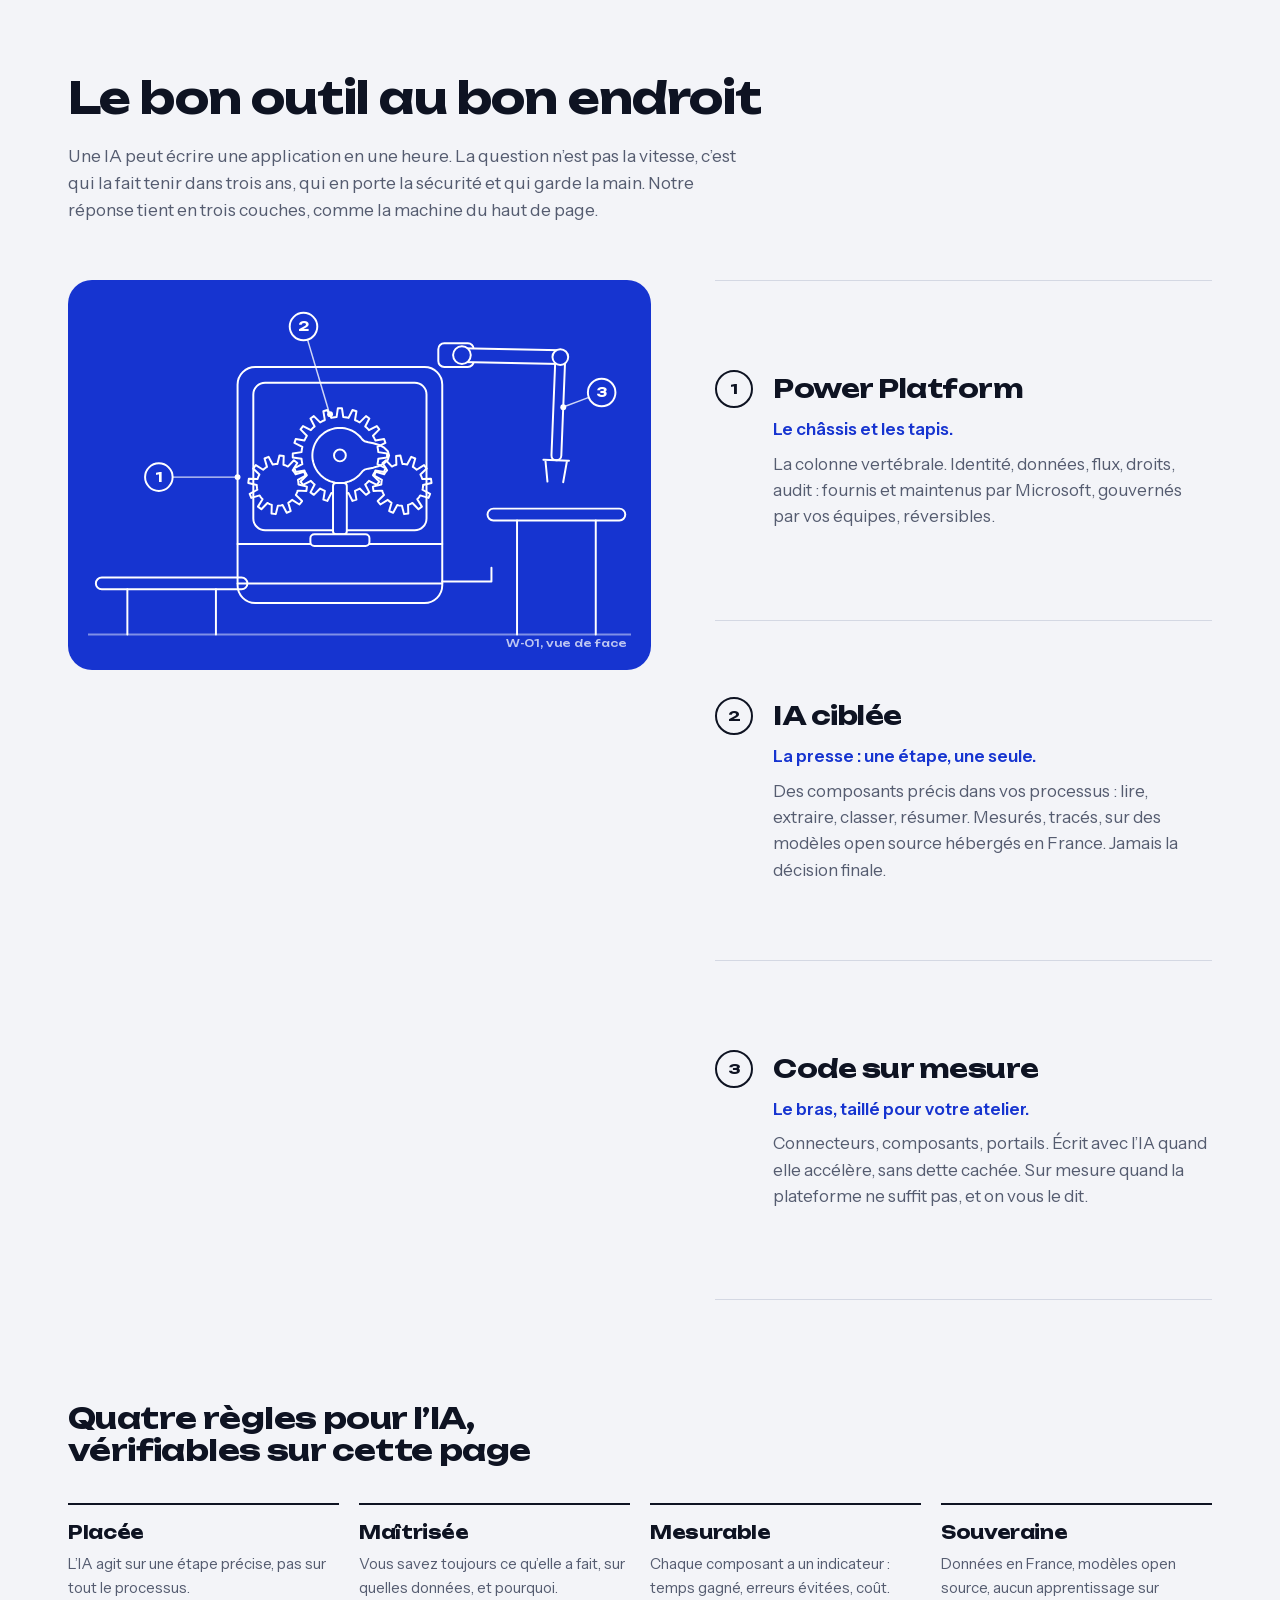
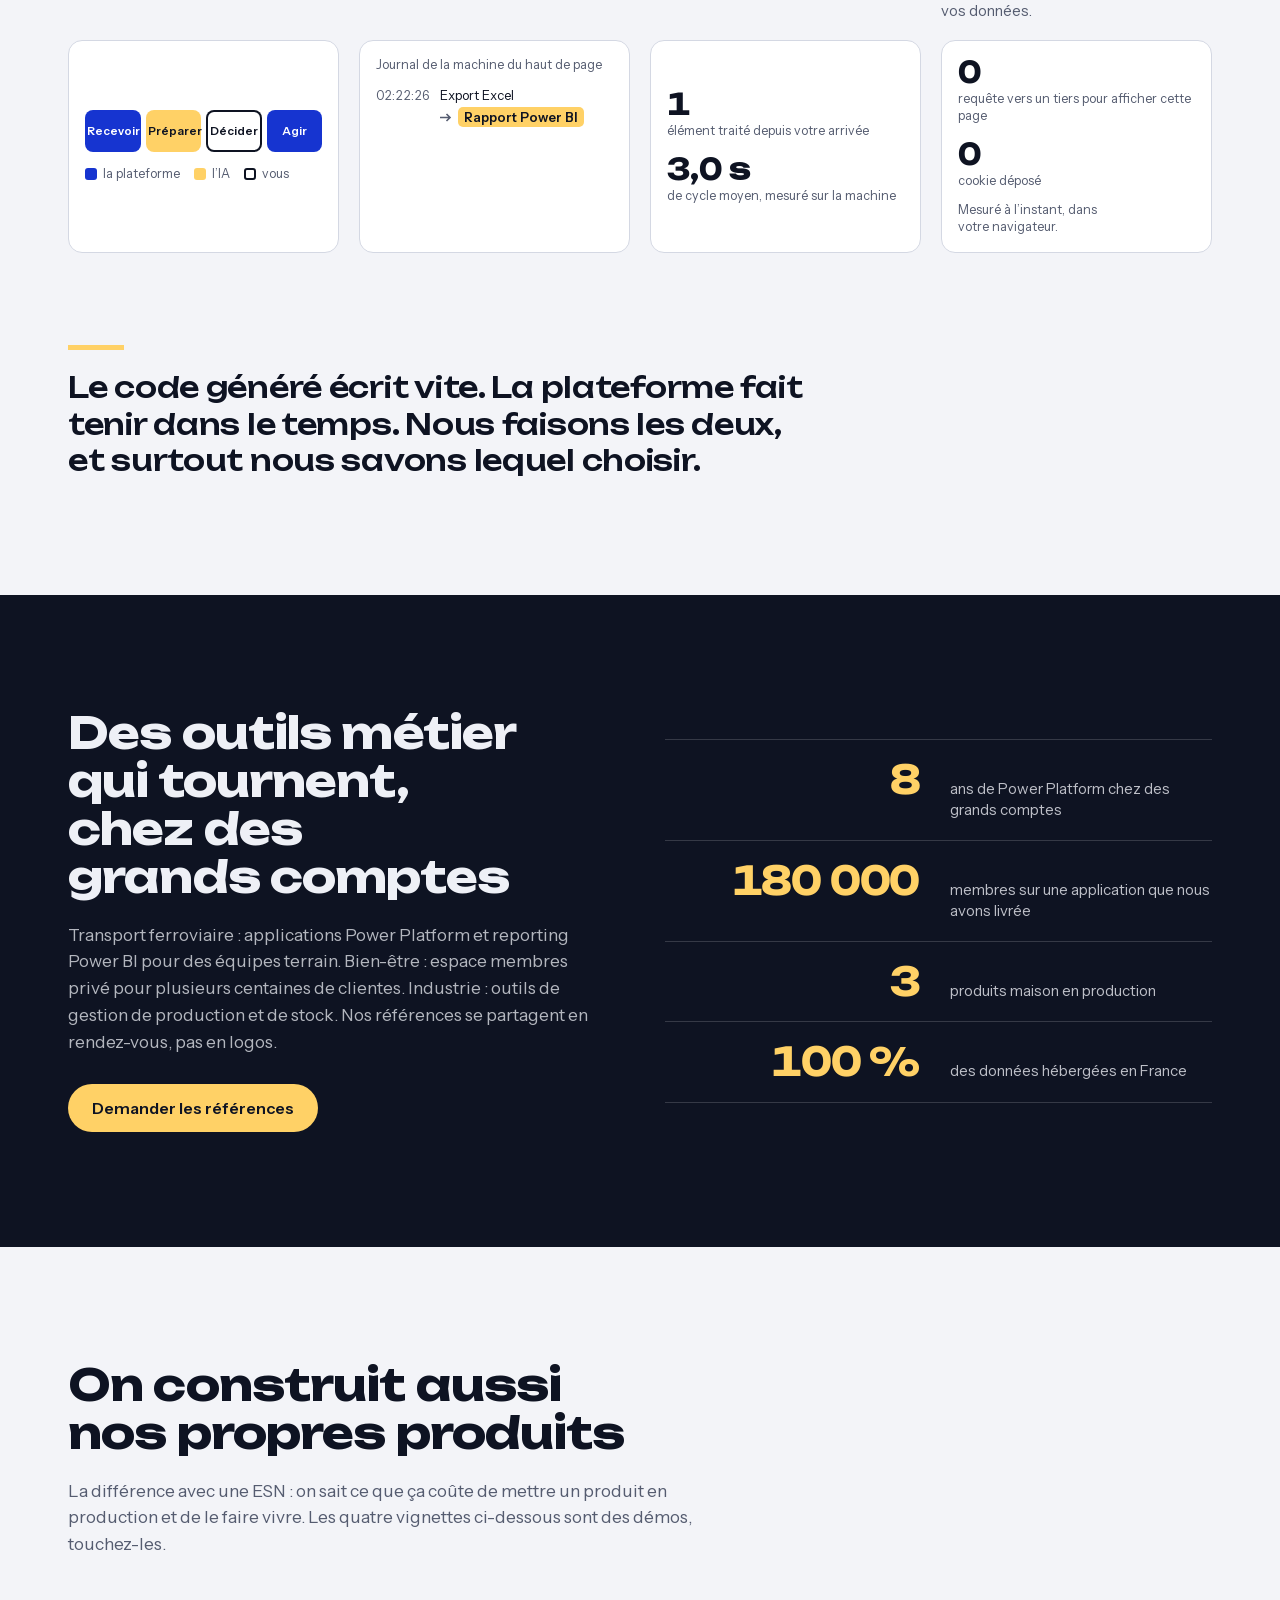
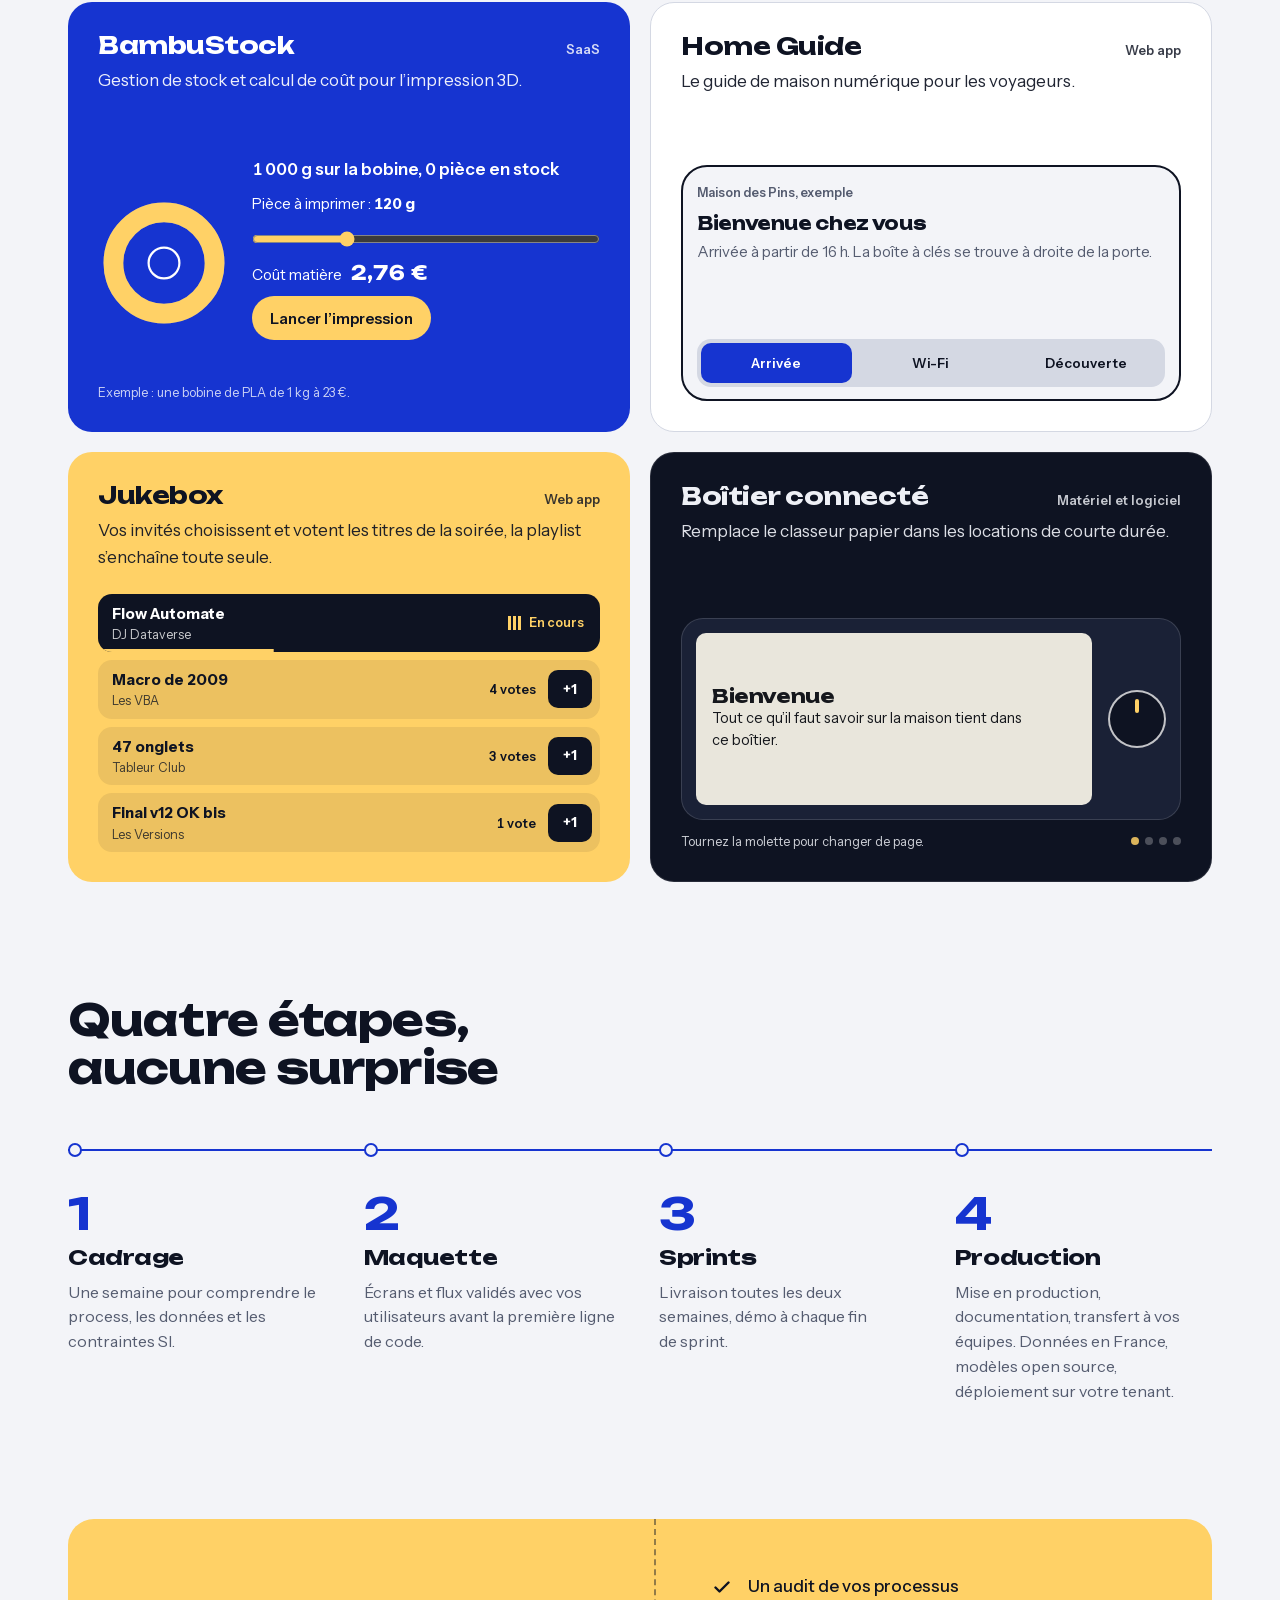
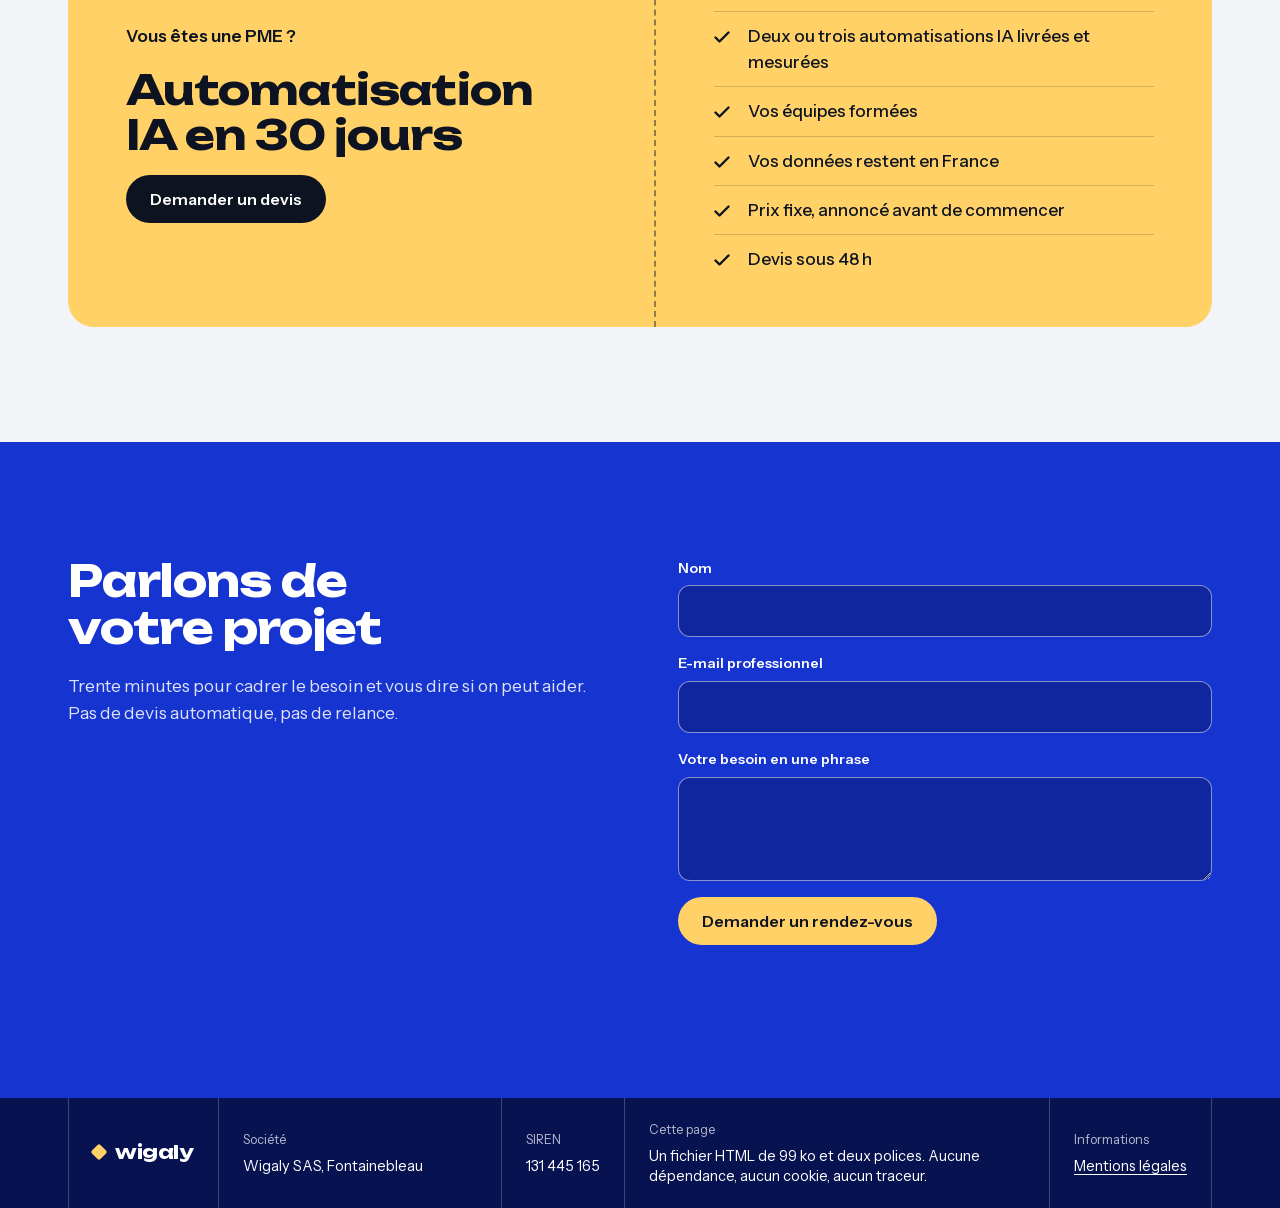
==== commit f12b1380: "Refonte du site : machine W-01 interactive, démos jouables, polices hébergées Nouvelle page d'accuei" ====
--- a/index.html
+++ b/index.html
@@ -1,619 +1,1404 @@
-<!doctype html>
+<!DOCTYPE html>
 <html lang="fr">
 <head>
 <meta charset="utf-8">
 <meta name="viewport" content="width=device-width, initial-scale=1, viewport-fit=cover">
-<title>Wigaly – Dev, IA et Power Platform</title>
+<title>Wigaly | Dev, IA et Power Platform</title>
+<!--
+  Bonjour, vous lisez le code.
+  Pas de framework, pas de dépendance, pas de traceur : une page, deux polices.
+  Si ce genre de détail compte pour vous, parlons-en : https://wigaly.fr/#contact
+-->
 <meta name="description" content="Wigaly conçoit des applications, des agents IA et des portails pour les organisations qui tournent sur Microsoft. Power Platform, IA ciblée, code sur mesure. Données hébergées en France.">
 <link rel="canonical" href="https://wigaly.fr/">
 <meta name="theme-color" content="#1634D0">
-<meta property="og:title" content="Wigaly – Dev, IA et Power Platform">
-<meta property="og:description" content="Vos processus métier, automatisés avec l'IA. Sans rupture avec votre SI.">
+<meta name="color-scheme" content="light dark">
+<meta http-equiv="Content-Security-Policy" content="default-src 'none'; script-src 'sha256-qX1s1zWz9LETlTTkua7DiBuxr2IBR6Y5BhU6NMmOVVY=' 'sha256-N3KVZyponIjk1rVguNebWBUaBhN8F2YpqmPhq8vfkKY='; style-src 'sha256-6fe7krtAyXQupzDTDqhbJw/bdBOZjsmAE/sHssBiT24='; img-src 'self' data:; font-src 'self'; connect-src 'self'; base-uri 'none'; form-action 'self'">
+<meta property="og:title" content="Wigaly | Dev, IA et Power Platform">
+<meta property="og:description" content="Vos processus métier, automatisés avec l’IA. Sans rupture avec votre SI.">
 <meta property="og:url" content="https://wigaly.fr/">
 <meta property="og:type" content="website">
 <meta property="og:locale" content="fr_FR">
-<link rel="icon" href="data:image/svg+xml,%3Csvg xmlns='http://www.w3.org/2000/svg' viewBox='0 0 64 64'%3E%3Crect width='64' height='64' rx='14' fill='%231634D0'/%3E%3Crect x='20' y='20' width='24' height='24' rx='4' fill='%23FFD166' transform='rotate(45 32 32)'/%3E%3C/svg%3E">
-<link rel="stylesheet" href="https://fonts.googleapis.com/css2?family=Unbounded:wght@500;700&family=Instrument+Sans:wght@400;500;600&display=swap">
+<meta property="og:site_name" content="Wigaly">
+<meta property="og:image" content="https://wigaly.fr/og.png">
+<meta property="og:image:width" content="1200">
+<meta property="og:image:height" content="630">
+<meta property="og:image:alt" content="La machine W-01 de Wigaly : les demandes entrent en blanc sur un tapis, la presse les transforme, elles ressortent en jaune.">
+<meta name="twitter:card" content="summary_large_image">
+<link rel="icon" href="favicon.ico" sizes="32x32">
+<link rel="icon" href="favicon.svg" type="image/svg+xml">
+<link rel="apple-touch-icon" href="apple-touch-icon.png">
+<link rel="preload" href="fonts/unbounded.woff2" as="font" type="font/woff2" crossorigin>
+<link rel="preload" href="fonts/instrument-sans.woff2" as="font" type="font/woff2" crossorigin>
+<script>(function(d){var c='js';try{if(sessionStorage.getItem('w01'))c+=' seen';else sessionStorage.setItem('w01','1');}catch(e){}d.className=c;})(document.documentElement);</script>
 <style>
+/* Wigaly : plan d'atelier.
+   Une ligne de production traverse le haut de page. Le bleu est celui d'un tirage de plan,
+   le jaune ne marque que ce qui sort de la machine, tout le reste se tait. */
+@font-face{font-family:"Unbounded";src:url("fonts/unbounded.woff2") format("woff2");font-weight:500 700;font-style:normal;font-display:swap}
+@font-face{font-family:"Instrument Sans";src:url("fonts/instrument-sans.woff2") format("woff2");font-weight:400 700;font-style:normal;font-display:swap}
+
 :root{
-  --ink:#10151F; --paper:#F4F2EC; --cobalt:#1634D0; --cobalt-deep:#0E238F; --signal:#FFD166; --mute:#5A6170; --line:#D9D6CE;
-  --bg:var(--paper); --fg:var(--ink);
-  box-sizing:border-box; padding-top:env(safe-area-inset-top,0px); padding-bottom:env(safe-area-inset-bottom,0px);
-}
-@media (prefers-color-scheme: dark){ :root:not([data-theme="light"]){ --paper:#14171F; --ink:#F4F2EC; --mute:#A7ADBA; --line:#2A3040; --bg:var(--paper); --fg:var(--ink);} }
-:root[data-theme="dark"]{ --paper:#14171F; --ink:#F4F2EC; --mute:#A7ADBA; --line:#2A3040; --bg:var(--paper); --fg:var(--ink);}
-html{scroll-behavior:smooth; scroll-padding-top:env(safe-area-inset-top,0px)}
-*{box-sizing:border-box}
-body{margin:0;background:var(--bg);color:var(--fg);font-family:'Instrument Sans','Helvetica Neue',Arial,sans-serif;font-size:17px;line-height:1.55;-webkit-font-smoothing:antialiased}
-h1,h2,h3{font-family:'Unbounded','Arial Black',sans-serif;font-weight:700;letter-spacing:-0.02em;margin:0}
-a{color:inherit}
-img{max-width:100%}
-.wrap{max-width:1240px;margin:0 auto;padding:0 clamp(20px,4vw,48px)}
-:focus-visible{outline:3px solid var(--signal);outline-offset:3px}
-
-/* NAV */
-.nav{position:sticky;top:env(safe-area-inset-top,0px);z-index:20;background:var(--cobalt);color:#fff}
-.nav .wrap{display:flex;align-items:center;justify-content:space-between;gap:16px;height:68px}
-.logo{font-family:'Unbounded',sans-serif;font-weight:700;font-size:22px;text-decoration:none;display:flex;align-items:center;gap:10px}
-.logo i{width:12px;height:12px;background:var(--signal);display:inline-block;border-radius:2px;transform:rotate(45deg)}
-.nav nav{display:flex;gap:26px;font-weight:500;font-size:15px}
-.nav nav a{text-decoration:none;opacity:.85}
-.nav nav a:hover{opacity:1}
-.btn{display:inline-flex;align-items:center;justify-content:center;min-height:48px;padding:0 24px;border-radius:999px;font-weight:600;text-decoration:none;font-size:16px;border:0;cursor:pointer;font-family:inherit;transition:transform .2s ease, background .2s ease}
+  --paper:#F3F4F8; --raise:#FFFFFF; --ink:#0E1322; --mute:#555C70; --line:#D4D8E3;
+  --cobalt:#1634D0; --night:#071250; --signal:#FFD166;
+  --accent:#1634D0; --slab:#0E1322; --focus:#1634D0;
+  --display:"Unbounded","Arial Black","Segoe UI",system-ui,sans-serif;
+  --text:"Instrument Sans","Helvetica Neue",Helvetica,Arial,sans-serif;
+  --gut:clamp(20px,4vw,48px);
+  --t0:1s;
+  color-scheme:light;
+  box-sizing:border-box;padding-top:env(safe-area-inset-top,0px);padding-bottom:env(safe-area-inset-bottom,0px);
+}
+@media (prefers-color-scheme:dark){
+  :root:not([data-theme="light"]){--paper:#0C101C;--raise:#141A2B;--ink:#EEF0F6;--mute:#A4ACC2;--line:#262D44;--accent:#93A5FF;--slab:#070A13;--focus:#FFD166;color-scheme:dark}
+}
+:root[data-theme="dark"]{--paper:#0C101C;--raise:#141A2B;--ink:#EEF0F6;--mute:#A4ACC2;--line:#262D44;--accent:#93A5FF;--slab:#070A13;--focus:#FFD166;color-scheme:dark}
+.seen,html:not(.js){--t0:.05s}
+
+*,*::before,*::after{box-sizing:border-box}
+html{scroll-behavior:smooth;scroll-padding-top:84px;-webkit-text-size-adjust:100%;text-size-adjust:100%}
+body{margin:0;background:var(--paper);color:var(--ink);font:400 17px/1.55 var(--text);-webkit-font-smoothing:antialiased;overflow-x:clip}
+body::before{content:"";position:fixed;inset:0 0 auto;height:env(safe-area-inset-top,0px);z-index:40;background:var(--cobalt)}
+h1,h2,h3,h4{font-family:var(--display);font-weight:700;letter-spacing:-.02em;line-height:1.1;margin:0;text-wrap:balance}
+p,dl,dd,ol,ul,figure{margin:0}
+ol,ul{padding:0;list-style:none}
+p{text-wrap:pretty}
+a{color:inherit;text-underline-offset:.2em}
+button,input,textarea{font:inherit;color:inherit}
+button{cursor:pointer}
+img,svg{max-width:100%}
+[hidden]{display:none!important}
+:focus-visible{outline:3px solid var(--focus);outline-offset:3px}
+.oc{--focus:#FFD166}
+.vh{position:absolute;width:1px;height:1px;overflow:hidden;clip-path:inset(50%);white-space:nowrap}
+.skip{position:absolute;left:12px;top:-80px;z-index:60;background:var(--signal);color:#0E1322;padding:12px 16px;border-radius:10px;font-weight:600;text-decoration:none}
+.skip:focus{top:calc(env(safe-area-inset-top,0px) + 12px)}
+.wrap{max-width:1240px;margin-inline:auto;padding-left:max(var(--gut),env(safe-area-inset-left,0px));padding-right:max(var(--gut),env(safe-area-inset-right,0px))}
+
+/* Boutons */
+.btn{display:inline-flex;align-items:center;justify-content:center;gap:10px;min-height:48px;padding:0 24px;border:0;border-radius:999px;font:600 16px/1 var(--text);text-decoration:none;white-space:nowrap;cursor:pointer;transition:transform .25s cubic-bezier(.2,.8,.2,1),background-color .2s,box-shadow .2s}
 .btn:hover{transform:translateY(-2px)}
-.btn-signal{background:var(--signal);color:#10151F}
-.btn-ghost{border:1.5px solid rgba(255,255,255,.5);color:#fff;background:transparent}
+.btn-signal{background:var(--signal);color:#0E1322}
+.btn-ghost{background:transparent;color:#fff;box-shadow:inset 0 0 0 1.5px rgba(255,255,255,.55)}
+.btn-ghost:hover{box-shadow:inset 0 0 0 1.5px #fff}
 .btn-ink{background:var(--cobalt);color:#fff}
-@media (max-width:760px){.nav nav{display:none}}
-
-/* HERO */
-.hero{background:var(--cobalt);color:#fff;overflow:hidden;position:relative}
-.hero .wrap{padding:clamp(56px,9vw,120px) clamp(20px,4vw,48px) clamp(48px,7vw,96px);display:grid;grid-template-columns:1.1fr .9fr;gap:48px;align-items:center}
-.hero h1{font-size:clamp(34px,4.6vw,66px);line-height:1.02}
-.hero h1 .w{display:inline-block;opacity:0;transform:translateY(40px) rotate(2deg);animation:rise .9s cubic-bezier(.2,.8,.2,1) forwards}
-.hero p{font-size:clamp(17px,1.4vw,21px);max-width:560px;color:rgba(255,255,255,.82);margin:26px 0 34px;opacity:0;animation:fade .8s ease 1s forwards}
-.hero .cta{display:flex;gap:14px;flex-wrap:wrap;opacity:0;animation:fade .8s ease 1.2s forwards}
+.btn-dark{background:#0E1322;color:#fff}
+.btn-sm{min-height:44px;padding:0 18px;font-size:15px}
+.btn[aria-disabled="true"]{opacity:.6;cursor:default;transform:none}
+
+/* Barre de navigation */
+.nav{position:sticky;top:env(safe-area-inset-top,0px);z-index:30;background:var(--cobalt);color:#fff;transition:transform .45s cubic-bezier(.2,.8,.2,1)}
+.nav.away{transform:translateY(-105%)}
+.nav>.wrap{display:flex;align-items:center;justify-content:space-between;gap:16px;height:68px}
+.logo{display:inline-flex;align-items:center;gap:10px;font:700 22px/1 var(--display);letter-spacing:-.02em;text-decoration:none;color:inherit}
+.logo i{width:12px;height:12px;border-radius:2px;background:var(--signal);transform:rotate(45deg);flex:none}
+.nav .logo{view-transition-name:logo}
+.nav nav{display:flex;gap:clamp(12px,2vw,28px);font-weight:500;font-size:15px}
+.nav nav a{position:relative;padding:12px 2px;text-decoration:none;opacity:.82;transition:opacity .2s}
+.nav nav a:hover,.nav nav a[aria-current="true"]{opacity:1}
+.nav nav a::after{content:"";position:absolute;left:2px;right:2px;bottom:6px;height:2px;background:var(--signal);transform:scaleX(0);transform-origin:0 50%;transition:transform .35s cubic-bezier(.2,.8,.2,1)}
+.nav nav a[aria-current="true"]::after{transform:scaleX(1)}
+.progress{position:absolute;left:0;right:0;bottom:0;height:3px;background:var(--signal);transform-origin:0 50%;transform:scaleX(0)}
+@supports (animation-timeline:scroll()){
+  .progress{animation:prog linear both;animation-timeline:scroll(root block)}
+  @keyframes prog{to{transform:scaleX(1)}}
+}
+@media (max-width:880px){.nav nav{display:none}}
+
+/* Ouverture */
+.hero{position:relative;isolation:isolate;overflow:hidden;background:var(--cobalt);color:#fff}
+.hero::before{content:"";position:absolute;inset:0;z-index:-1;background-image:linear-gradient(rgba(255,255,255,.05) 1px,transparent 1px),linear-gradient(90deg,rgba(255,255,255,.05) 1px,transparent 1px);background-size:40px 40px;background-position:50% 0;-webkit-mask-image:linear-gradient(180deg,transparent,#000 45%);mask-image:linear-gradient(180deg,transparent,#000 45%)}
+.hero-top{display:grid;gap:clamp(16px,2.6vh,30px);padding-block:clamp(32px,6vh,72px) clamp(10px,2vh,24px)}
+.hero h1{font-size:clamp(29px,min(4.05vw,7.4vh),58px);line-height:1.05;letter-spacing:-.028em}
+.hero h1 .l{display:block}
+.hero h1 .w{display:inline-block;opacity:0;transform:translateY(.55em) rotate(2deg);animation:rise .8s cubic-bezier(.2,.8,.2,1) forwards;animation-delay:calc(var(--t0) + var(--i) * 55ms)}
+.hero-sub{display:grid;grid-template-columns:minmax(0,1fr) auto;gap:20px 48px;align-items:end;opacity:0;animation:fade .7s ease forwards;animation-delay:calc(var(--t0) + .55s)}
+.hero-sub p{max-width:62ch;font-size:clamp(16px,1.3vw,19px);color:rgba(255,255,255,.86)}
+.cta{display:flex;flex-wrap:wrap;gap:12px}
 @keyframes rise{to{opacity:1;transform:none}}
 @keyframes fade{to{opacity:1}}
-
-/* MACHINE */
-.hero .wrap{perspective:1400px}
-.pipe{position:relative;width:100%;aspect-ratio:640/440;opacity:0;animation:fade 1s ease .6s forwards;transform-style:preserve-3d;will-change:transform}
-#mach{position:absolute;inset:0;width:100%;height:100%;font-family:'Instrument Sans',sans-serif}
-.roller{fill:#1634D0;stroke:#fff;stroke-width:2;stroke-dasharray:3 4;transform-box:fill-box;transform-origin:center}
-#leds circle{fill:rgba(255,255,255,.25);transition:fill .15s}
+@media (max-width:760px){
+  .hero h1 .l{display:inline}
+  .hero-sub{grid-template-columns:minmax(0,1fr)}
+}
+
+/* La ligne : machine W-01 */
+.band{position:relative;height:clamp(300px,46vh,430px);opacity:0;animation:fade .8s ease forwards;animation-delay:calc(var(--t0) + .15s)}
+#mach{position:absolute;inset:0;display:block;width:100%;height:100%;max-width:none;overflow:visible}
+#mach text{font-family:var(--display)}
+#mach .chip text{font:600 12.5px var(--text)}
+#mach .chip.user .face{stroke:#FFD166;stroke-width:3}
+.roller{fill:var(--cobalt);stroke:#fff;stroke-width:2;stroke-dasharray:3 4;transform-box:fill-box;transform-origin:center}
+#leds circle{fill:rgba(255,255,255,.25)}
 #leds circle.on{fill:#FFD166}
-.chip rect{filter:url(#sh)}
-.chip text{font-weight:600;font-size:12px}
-@media (max-width:900px){.hero .wrap{grid-template-columns:1fr}}
-
-/* MARQUEE */
-.marq{border-bottom:1px solid var(--line);overflow:hidden;padding:22px 0;white-space:nowrap}
-.marq .track{display:inline-flex;gap:64px;animation:marq 28s linear infinite;font-family:'Unbounded',sans-serif;font-weight:500;font-size:15px;color:var(--mute)}
-.marq .track span{opacity:.7}
-@keyframes marq{to{transform:translateX(-50%)}}
-
-/* SECTIONS */
-section.block{padding:clamp(72px,9vw,128px) 0}
-.kicker{font-weight:600;color:var(--cobalt);font-size:15px;margin-bottom:14px}
-h2{font-size:clamp(28px,3.6vw,48px);line-height:1.08;max-width:14ch}
-.lead{font-size:clamp(17px,1.3vw,20px);color:var(--mute);max-width:60ch;margin-top:18px}
-
-/* EXPERTISES: hover-expanding rows */
+.band-ui{position:absolute;inset:0;display:flex;justify-content:space-between;align-items:flex-start;gap:24px 40px;padding-top:18px;pointer-events:none}
+.band-ui>*{pointer-events:auto}
+html:not(.js) .band-ui{display:none}
+.drop{display:grid;gap:8px;width:min(100%,390px)}
+.drop label{font:600 15px/1.3 var(--text)}
+.drop-row{display:flex;gap:8px}
+.drop input{flex:1;min-width:0;height:44px;padding:0 16px;border-radius:999px;border:1.5px solid rgba(255,255,255,.5);background:rgba(7,18,80,.4);color:#fff;font-size:15px}
+.drop input::placeholder{color:rgba(255,255,255,.66)}
+.drop-try,.drop-out{font-size:13px;line-height:1.45;color:rgba(255,255,255,.8)}
+.drop-try button{padding:5px 0;border:0;background:none;color:#fff;font-weight:600;text-decoration:underline;text-underline-offset:3px}
+.drop-out{min-height:2.9em}
+.cartouche{display:grid;min-width:278px;border:1px solid rgba(255,255,255,.32);border-radius:10px;background:rgba(7,18,80,.3);font-size:13px;overflow:hidden}
+.cartouche div{display:grid;grid-template-columns:auto 1fr;gap:16px;align-items:baseline;padding:9px 14px;border-top:1px solid rgba(255,255,255,.2)}
+.cartouche div:first-child{border-top:0}
+.cartouche dt{color:rgba(255,255,255,.76)}
+.cartouche dd{text-align:right;font:500 12px/1.3 var(--display);font-variant-numeric:tabular-nums}
+@media (max-width:1239px){
+  .band{height:auto}
+  #mach{position:static;height:clamp(270px,42vh,380px)}
+  .band-ui{position:static;flex-wrap:wrap;padding-block:6px 30px}
+  .drop{width:min(100%,460px)}
+  .cartouche{min-width:min(100%,278px)}
+}
+
+/* Sections */
+.block{padding-block:clamp(72px,9vw,128px)}
+.block h2{font-size:clamp(27px,3.4vw,46px);max-width:19ch}
+.lead{max-width:62ch;margin-top:20px;font-size:clamp(17px,1.35vw,20px);color:var(--mute)}
+.sub{margin-top:clamp(64px,8vw,104px);font-size:clamp(21px,2.3vw,30px);max-width:24ch}
+
+/* Titres révélés ligne à ligne (uniquement après un premier défilement) */
+.split .ln{display:block;overflow:hidden;padding-bottom:.08em;margin-bottom:-.08em}
+.split .ln>span{display:block}
+.split.pre .ln>span{transform:translateY(112%)}
+.split.in .ln>span{transform:none;transition:transform .95s cubic-bezier(.2,.8,.2,1);transition-delay:calc(var(--k) * 80ms)}
+
+/* Expertises */
 .rows{margin-top:48px;border-top:1px solid var(--line)}
-.row{display:grid;grid-template-columns:1.2fr 2fr auto;gap:32px;align-items:center;padding:30px 0;border-bottom:1px solid var(--line);text-decoration:none;position:relative;transition:padding .35s ease}
-.row:hover{padding-left:16px}
-.row:before{content:"";position:absolute;left:0;top:0;bottom:0;width:0;background:var(--cobalt);transition:width .35s ease}
-.row:hover:before{width:6px}
-.row h3{font-size:clamp(20px,2vw,28px);font-weight:700}
-.row p{margin:0;color:var(--mute)}
-.row .go{width:52px;height:52px;border-radius:50%;border:1.5px solid var(--line);display:flex;align-items:center;justify-content:center;transition:background .3s,color .3s,transform .3s}
-.row:hover .go{background:var(--cobalt);color:#fff;border-color:var(--cobalt);transform:rotate(-45deg)}
-@media (max-width:760px){.row{grid-template-columns:1fr;gap:10px}.row .go{display:none}}
-
-
-/* POSITION */
-.layers{display:grid;grid-template-columns:repeat(3,1fr);gap:20px;margin-top:44px}
-.layer{border:1.5px solid var(--line);border-radius:20px;padding:28px;display:flex;flex-direction:column;gap:10px;transition:transform .35s ease,border-color .35s}
-.layer:hover{transform:translateY(-4px);border-color:var(--cobalt)}
-.layer small{font-weight:600;color:var(--mute);font-size:13px;letter-spacing:.06em;text-transform:uppercase}
-.layer h3{font-size:22px}.layer p{margin:0;color:var(--mute);font-size:16px}
-.layer.hi{background:var(--cobalt);color:#fff;border-color:var(--cobalt)}
-.layer.hi small,.layer.hi p{color:rgba(255,255,255,.8)}
-.rules{display:grid;grid-template-columns:repeat(4,1fr);gap:0;margin-top:40px;border-top:1px solid var(--line)}
-.rule{padding:24px 20px 24px 0;border-bottom:1px solid var(--line);display:flex;flex-direction:column;gap:8px}
-.rule b{font-family:'Unbounded',sans-serif;font-size:18px;color:var(--cobalt)}
-.rule span{color:var(--mute);font-size:15px}
-.quote{margin:44px 0 0;font-family:'Unbounded',sans-serif;font-weight:500;font-size:clamp(20px,2.2vw,30px);line-height:1.3;max-width:28ch;color:var(--fg)}
-.quote:before{content:"";display:block;width:56px;height:5px;background:var(--signal);margin-bottom:18px}
-@media (max-width:900px){.layers,.rules{grid-template-columns:1fr}.rule{padding-right:0}}
-
-/* CASE: counters */
-.case{background:var(--ink);color:var(--paper)}
-:root[data-theme="dark"] .case, html:not([data-theme="light"]) .case{color:#F4F2EC;background:#10151F}
-.case .grid{display:grid;grid-template-columns:1fr 1fr;gap:56px;align-items:center}
-.stats{display:grid;grid-template-columns:1fr 1fr;gap:18px}
-.stat{padding:28px 26px;border:1px solid rgba(255,255,255,.14);border-radius:16px}
-.stat b{display:block;font-family:'Unbounded',sans-serif;font-size:clamp(34px,3.4vw,52px);font-weight:700;color:var(--signal);line-height:1}
-.stat span{display:block;margin-top:10px;font-size:14px;color:rgba(244,242,236,.7)}
-.stat b.sm{font-size:clamp(26px,2.6vw,40px)}
-@media (max-width:900px){.case .grid{grid-template-columns:1fr}}
-
-/* PRODUITS: horizontal snap */
-.strip{display:flex;gap:20px;overflow-x:auto;scroll-snap-type:x mandatory;padding:40px 0 20px;scrollbar-width:none}
-.strip::-webkit-scrollbar{display:none}
-.card{flex:0 0 min(340px,80vw);scroll-snap-align:start;border-radius:20px;background:var(--cobalt);color:#fff;padding:28px;min-height:360px;display:flex;flex-direction:column;justify-content:space-between;position:relative;overflow:hidden;transition:transform .35s ease}
-.card:hover{transform:translateY(-6px)}
-.card:nth-child(2){background:var(--cobalt-deep)}
-.card:nth-child(3){background:var(--signal);color:#10151F}
-.card:nth-child(4){background:#10151F;border:1px solid rgba(255,255,255,.15)}
-.card .big{position:absolute;right:-20px;bottom:-30px;font-family:'Unbounded',sans-serif;font-weight:700;font-size:140px;opacity:.12;line-height:1;pointer-events:none}
-.card h3{font-size:24px}
-.card p{margin:12px 0 0;opacity:.85}
-.card small{font-weight:600;font-size:13px;opacity:.75}
-
-/* METHODE: sticky scroll stepper */
-.method{display:grid;grid-template-columns:1fr 1.2fr;gap:64px}
-.method .left{position:sticky;top:110px;align-self:start}
-.steps{display:flex;flex-direction:column;gap:0}
-.step{padding:40px 0;border-top:1px solid var(--line);display:grid;grid-template-columns:72px 1fr;gap:20px;opacity:.35;transition:opacity .5s ease}
-.step.on{opacity:1}
-.step .n{font-family:'Unbounded',sans-serif;font-weight:700;font-size:28px;color:var(--cobalt)}
-.step h3{font-size:22px}.step p{margin:8px 0 0;color:var(--mute)}
-.bar{height:6px;background:var(--line);border-radius:999px;overflow:hidden;margin-top:28px}
-.bar i{display:block;height:100%;width:0;background:var(--cobalt);transition:width .6s cubic-bezier(.2,.8,.2,1)}
-@media (max-width:900px){.method{grid-template-columns:1fr}.method .left{position:static}}
-
-/* PME */
-.pme{background:var(--signal);color:#10151F;border-radius:28px;padding:clamp(32px,5vw,64px);display:flex;justify-content:space-between;align-items:center;gap:32px;flex-wrap:wrap}
-.pme h2{max-width:20ch}
-
-/* CONTACT */
-.contact{display:grid;grid-template-columns:1fr 1fr;gap:56px;align-items:start}
-.form{display:flex;flex-direction:column;gap:16px}
-.form label{font-weight:600;font-size:14px;display:block;margin-bottom:6px}
-.form input{width:100%;height:52px;border:1.5px solid var(--line);border-radius:12px;padding:0 16px;font:inherit;background:transparent;color:inherit}
-.form input:focus{border-color:var(--cobalt);outline:none}
-@media (max-width:900px){.contact{grid-template-columns:1fr}}
-
-footer{border-top:1px solid var(--line);padding:36px 0;color:var(--mute);font-size:14px}
-footer .wrap{display:flex;justify-content:space-between;gap:20px;flex-wrap:wrap;align-items:center}
-
-/* reveal: used ONCE, for the case-study numbers */
-@media (prefers-reduced-motion: reduce){
-  *,*:before,*:after{animation-duration:.01ms!important;animation-iteration-count:1!important;transition-duration:.01ms!important}
-  .hero h1 .w,.hero p,.hero .cta,.pipe{opacity:1;transform:none}
-}
-
-/* ===== PUSH: loader, cursor, field, magnetic, split ===== */
-.loader{position:fixed;inset:0;z-index:100;background:var(--ink);display:flex;align-items:center;justify-content:center;color:var(--signal);font-family:'Unbounded',sans-serif;font-weight:700;font-size:clamp(28px,6vw,72px);animation:loaderOut .7s cubic-bezier(.7,0,.2,1) 1.6s forwards}
-.loader span{display:inline-block;overflow:hidden}
-.loader b{display:inline-block;transform:translateY(110%);animation:rise .7s cubic-bezier(.2,.8,.2,1) .2s forwards}
-@keyframes loaderOut{to{transform:translateY(-100%)}}
-.hero h1 .w{animation-delay:calc(var(--d) + 1.9s)!important}
-.hero p{animation-delay:2.9s}.hero .cta{animation-delay:3.1s}.pipe{animation-delay:2.2s}
-.hero .wrap{position:relative;z-index:1}
-.cur{position:fixed;top:0;left:0;width:14px;height:14px;border-radius:50%;background:var(--signal);pointer-events:none;z-index:99;transform:translate(-50%,-50%);mix-blend-mode:difference;transition:width .25s,height .25s,opacity .25s}
-.cur.big{width:70px;height:70px}
-.cur.hide{opacity:0}
-@media (hover:none){.cur{display:none}}
+.row{position:relative;display:grid;grid-template-columns:minmax(0,1.1fr) minmax(0,2fr) auto;gap:32px;align-items:center;padding:30px 0;border-bottom:1px solid var(--line);text-decoration:none;transition:padding .35s cubic-bezier(.2,.8,.2,1)}
+.row::before{content:"";position:absolute;left:0;top:-1px;bottom:-1px;width:6px;background:var(--cobalt);transform:scaleY(0);transform-origin:50% 100%;transition:transform .35s cubic-bezier(.2,.8,.2,1)}
+.row:hover,.row:focus-visible{padding-left:24px}
+.row:hover::before,.row:focus-visible::before{transform:scaleY(1)}
+.row h3{font-size:clamp(20px,2vw,28px)}
+.row p{color:var(--mute)}
+.row .tools{margin-top:8px;font-size:14px;font-weight:600;color:var(--accent)}
+.row .go{display:grid;place-items:center;width:52px;height:52px;border-radius:50%;border:1.5px solid var(--line);transition:background-color .3s,color .3s,border-color .3s,transform .35s cubic-bezier(.2,.8,.2,1)}
+.row:hover .go,.row:focus-visible .go{background:var(--cobalt);border-color:var(--cobalt);color:#fff;transform:rotate(-45deg)}
+@media (max-width:760px){.row{grid-template-columns:minmax(0,1fr);gap:10px}.row .go{display:none}}
+
+/* Position : le plan en trois couches */
+.plan-grid{display:grid;grid-template-columns:minmax(0,1.08fr) minmax(0,.92fr);gap:clamp(28px,5vw,72px);align-items:start;margin-top:clamp(36px,5vw,56px)}
+.plan{position:sticky;top:92px;z-index:2;padding:clamp(10px,1.6vw,20px);border-radius:24px;background:var(--cobalt);color:#fff}
+.plan svg{display:block;width:100%;height:auto}
+.plan .ln{fill:none;stroke:#fff;stroke-width:2;stroke-linecap:round;stroke-linejoin:round;transition:stroke .35s}
+.plan .dim{stroke-opacity:.45}
+.plan .sol{fill:var(--cobalt)}
+.plan .flow{opacity:0;stroke-dasharray:10 9}
+.plan .p{transition:opacity .45s}
+.plan text{font-family:var(--display);fill:#fff}
+.plan .bl circle{fill:var(--cobalt);stroke:#fff;stroke-width:2;transition:fill .35s,stroke .35s}
+.plan .bl text{font-size:13px;font-weight:700;text-anchor:middle;transition:fill .35s}
+.plan .bl .ld{stroke:#fff;stroke-width:1.5;stroke-opacity:.8}
+.plan .bl .dot{fill:#fff;stroke:none}
+.plan[data-on] .p,.plan[data-on] .bl{opacity:.28}
+.plan[data-on="1"] .p1,.plan[data-on="2"] .p2,.plan[data-on="3"] .p3,.plan[data-on="1"] .b1,.plan[data-on="2"] .b2,.plan[data-on="3"] .b3{opacity:1}
+.plan[data-on="1"] .p1 .ln,.plan[data-on="2"] .p2 .ln,.plan[data-on="3"] .p3 .ln{stroke:var(--signal)}
+.plan[data-on="1"] .b1 circle,.plan[data-on="2"] .b2 circle,.plan[data-on="3"] .b3 circle{fill:var(--signal);stroke:var(--signal)}
+.plan[data-on="1"] .b1 text,.plan[data-on="2"] .b2 text,.plan[data-on="3"] .b3 text{fill:#0E1322}
+.plan[data-on="1"] .flow{opacity:1;animation:pflow .9s linear infinite}
+.plan[data-on="2"] .spin{animation:pspin 4s linear infinite}
+.plan[data-on="2"] .spin.rev{animation:pspinr 2.4s linear infinite}
+.plan[data-on="2"] .bob{animation:pbob 4s linear infinite}
+.plan[data-on="3"] .swing{animation:pswing 1.8s ease-in-out infinite alternate}
+@keyframes pflow{to{stroke-dashoffset:-19}}
+@keyframes pspin{to{transform:rotate(360deg)}}
+@keyframes pspinr{to{transform:rotate(-360deg)}}
+@keyframes pbob{0%,15.5%{transform:translateY(0)}20%{transform:translateY(11px)}25%{transform:translateY(22px)}30%{transform:translateY(11px)}34.5%,100%{transform:translateY(0)}}
+@keyframes pswing{from{transform:rotate(-5deg)}to{transform:rotate(7deg)}}
+.layer{display:grid;grid-template-columns:40px minmax(0,1fr);column-gap:18px;row-gap:8px;align-content:center;min-height:min(40vh,340px);padding-block:28px;border-top:1px solid var(--line);transition:opacity .4s}
+.layer:last-child{border-bottom:1px solid var(--line)}
+.layers.live .layer:not(.on){opacity:.5}
+.bal{grid-row:1/span 3;align-self:start;display:grid;place-items:center;width:38px;height:38px;border-radius:50%;border:2px solid var(--ink);font:700 14px/1 var(--display);transition:background-color .35s,border-color .35s,color .35s}
+.layer.on .bal{background:var(--signal);border-color:var(--signal);color:#0E1322}
+.layer h3{align-self:center;min-height:38px;display:flex;align-items:center;font-size:clamp(20px,2vw,26px)}
+.layer .k{font-weight:600;color:var(--accent)}
+.layer p{grid-column:2;color:var(--mute)}
+@media (max-width:900px){
+  .plan-grid{grid-template-columns:minmax(0,1fr);gap:8px}
+  .plan{top:calc(env(safe-area-inset-top,0px) + 8px);border-radius:18px;box-shadow:0 0 0 10px var(--paper)}
+  .layer{min-height:44vh}
+}
+
+/* Position : quatre règles, quatre instruments */
+.rules{display:grid;grid-template-columns:repeat(4,minmax(0,1fr));gap:0 20px;margin-top:36px}
+.rule{display:grid;grid-row:span 3;grid-template-rows:subgrid;gap:10px;margin-bottom:28px;padding-top:18px;border-top:2px solid var(--ink)}
+.rule h4{font-size:18px}
+.rule>p{font-size:15px;color:var(--mute)}
+.inst{display:flex;flex-direction:column;justify-content:center;gap:12px;min-height:176px;margin-top:8px;padding:16px;border:1px solid var(--line);border-radius:14px;background:var(--raise)}
+.inst-t,.inst-n{font-size:12.5px;line-height:1.35;color:var(--mute)}
+.who{display:grid;grid-template-columns:repeat(4,minmax(0,1fr));gap:5px}
+.who li{display:grid;place-items:center;min-height:42px;padding:0 2px;border-radius:8px;font:600 11.5px/1.1 var(--text);text-align:center}
+.who .pf{background:var(--cobalt);color:#fff}
+.who .ia{background:var(--signal);color:#0E1322}
+.who .you{box-shadow:inset 0 0 0 2px var(--ink)}
+.legend{display:flex;flex-wrap:wrap;gap:6px 14px;font-size:12.5px;color:var(--mute)}
+.legend span{display:inline-flex;align-items:center;gap:6px}
+.legend span::before{content:"";width:12px;height:12px;border-radius:3px}
+.legend .pf::before{background:var(--cobalt)}
+.legend .ia::before{background:var(--signal)}
+.legend .you::before{box-shadow:inset 0 0 0 2px var(--ink)}
+.journal{display:grid;align-content:start;gap:9px;height:150px;overflow:hidden;font-size:13px;line-height:1.4;-webkit-mask-image:linear-gradient(180deg,#000 74%,transparent);mask-image:linear-gradient(180deg,#000 74%,transparent)}
+.journal li{display:grid;grid-template-columns:auto minmax(0,1fr);gap:2px 10px;align-items:baseline;animation:jin .45s cubic-bezier(.2,.8,.2,1)}
+.journal time{grid-area:1/1;color:var(--mute);font-variant-numeric:tabular-nums}
+.journal i{grid-area:2/1;font-style:normal;font-weight:700;color:var(--accent)}
+.journal .ja{grid-area:1/2;overflow-wrap:anywhere}
+.journal .jb{grid-area:2/2;line-height:1.75}
+.journal svg{width:12px;height:9px;margin-right:6px;color:var(--mute)}
+.journal b{padding:2px 6px;border-radius:5px;background:var(--signal);color:#0E1322;font-weight:600;-webkit-box-decoration-break:clone;box-decoration-break:clone}
+.journal .idle{display:block;color:var(--mute);animation:none}
+@keyframes jin{from{opacity:0;transform:translateY(-8px)}}
+.meas{display:grid;gap:14px}
+.meas div{display:flex;flex-direction:column-reverse;gap:4px}
+.meas dd{font:700 30px/1 var(--display);font-variant-numeric:tabular-nums}
+.meas dt{font-size:12.5px;line-height:1.35;color:var(--mute)}
+.quote{max-width:30ch;margin-top:clamp(36px,5vw,64px);font:500 clamp(20px,2.2vw,30px)/1.3 var(--display);letter-spacing:-.01em}
+.quote::before{content:"";display:block;width:56px;height:5px;margin-bottom:20px;background:var(--signal)}
+@media (max-width:1180px){.rules{grid-template-columns:repeat(2,minmax(0,1fr))}}
+@media (max-width:600px){.rules{grid-template-columns:minmax(0,1fr)}}
+
+/* Références */
+.slab{background:var(--slab);color:#EEF0F6}
+.slab .lead{color:rgba(238,240,246,.74)}
+.refs{display:grid;grid-template-columns:minmax(0,1fr) minmax(0,1.05fr);gap:clamp(32px,6vw,88px);align-items:center}
+.refs .btn{margin-top:28px}
+.stats div{display:grid;grid-template-columns:minmax(0,6.4em) minmax(0,1fr);gap:clamp(16px,2.4vw,32px);align-items:baseline;padding-block:20px;border-top:1px solid rgba(255,255,255,.16);font-size:clamp(28px,3.1vw,44px)}
+.stats div:last-child{border-bottom:1px solid rgba(255,255,255,.16)}
+.stats dd{grid-row:1;grid-column:1;text-align:right;white-space:nowrap;font:700 1em/1 var(--display);letter-spacing:-.03em;color:var(--signal);font-variant-numeric:tabular-nums}
+.stats dt{grid-row:1;grid-column:2;font-size:15px;line-height:1.4;color:rgba(238,240,246,.78)}
+@media (max-width:900px){.refs{grid-template-columns:minmax(0,1fr)}}
+@media (max-width:480px){.stats div{grid-template-columns:minmax(0,1fr);gap:6px}.stats dd{text-align:left}.stats dt{grid-row:2;grid-column:1}}
+
+/* Produits : quatre démos jouables */
+.prods{display:grid;grid-template-columns:repeat(2,minmax(0,1fr));gap:20px;margin-top:44px}
+.prod{display:grid;grid-template-rows:auto 1fr;gap:22px;min-height:430px;padding:clamp(20px,2.4vw,30px);border-radius:24px}
+.prod header{display:grid;gap:8px}
+.prod-h{display:flex;justify-content:space-between;align-items:baseline;gap:12px}
+.prod h3{font-size:24px}
+.kind{font-size:13px;font-weight:600;opacity:.82}
+.desc{max-width:46ch;opacity:.92}
+.prod-a{background:var(--cobalt);color:#fff;--focus:#FFD166}
+.prod-b{background:var(--raise);border:1px solid var(--line)}
+.prod-c{background:var(--signal);color:#0E1322;--focus:#0E1322}
+.prod-d{background:var(--slab);color:#EEF0F6;border:1px solid rgba(255,255,255,.1);--focus:#FFD166}
+.demo{align-self:end}
+.demo-note{margin-top:12px;font-size:12.5px;opacity:.78}
+@media (max-width:860px){.prods{grid-template-columns:minmax(0,1fr)}.prod{min-height:0}}
+
+/* BambuStock */
+.bs{display:grid;grid-template-columns:132px minmax(0,1fr);gap:22px;align-items:center}
+.spool{width:132px;height:132px;transform:rotate(-90deg)}
+.spool .track{fill:none;stroke:rgba(255,255,255,.22);stroke-width:18}
+.spool .left{fill:none;stroke:var(--signal);stroke-width:18;transition:stroke-dasharray .9s cubic-bezier(.2,.8,.2,1)}
+.spool .hub{fill:none;stroke:#fff;stroke-width:2}
+.bs-ui{display:grid;gap:10px}
+.bs-stock{font-weight:600;font-variant-numeric:tabular-nums}
+.bs-row{font-size:15px}
+.bs-ui output{font-weight:700;font-variant-numeric:tabular-nums}
+.bs-ui input[type=range]{width:100%;height:28px;margin:0;accent-color:var(--signal)}
+.bs-cost{font-size:15px}
+.bs-cost b{font:700 20px/1 var(--display);margin-left:6px;font-variant-numeric:tabular-nums}
+.bs-ui .btn{justify-self:start}
+.bs-msg{min-height:1.5em;font-size:13.5px}
+@media (max-width:480px){.bs{grid-template-columns:minmax(0,1fr)}.spool{width:108px;height:108px}}
+
+/* Home Guide */
+.hg{display:grid}
+.phone{display:grid;grid-template-rows:auto 1fr auto;gap:12px;width:100%;min-height:236px;padding:16px 14px 12px;border:2px solid var(--ink);border-radius:26px;background:var(--paper)}
+.hg-home{font-size:12.5px;font-weight:600;color:var(--mute)}
+.hg-panels h4{font-size:18px;margin-bottom:6px}
+.hg-panels p{font-size:15px;color:var(--mute)}
+.hg-panels>div{animation:hgin .35s cubic-bezier(.2,.8,.2,1)}
+@keyframes hgin{from{opacity:0;transform:translateX(10px)}}
+.hg-tabs{display:grid;grid-template-columns:repeat(3,minmax(0,1fr));gap:4px;padding:4px;border-radius:14px;background:var(--line)}
+.hg-tabs button{min-height:40px;padding:0 4px;border:0;border-radius:10px;background:transparent;font-size:13.5px;font-weight:600;color:var(--ink)}
+.hg-tabs button[aria-selected="true"]{background:var(--cobalt);color:#fff}
+
+/* Jukebox */
+.jk-list{display:grid;gap:8px}
+.jk-list li{position:relative;display:grid;grid-template-columns:minmax(0,1fr) auto auto;gap:12px;align-items:center;min-height:54px;padding:8px 8px 8px 14px;border-radius:14px;background:rgba(14,19,34,.08);overflow:hidden}
+.jk-list li.now{background:#0E1322;color:#fff}
+.jk-t{display:grid;min-width:0}
+.jk-t b{font-size:15px;white-space:nowrap;overflow:hidden;text-overflow:ellipsis}
+.jk-t span{font-size:12.5px;opacity:.78}
+.jk-v{font-size:13px;font-weight:600;font-variant-numeric:tabular-nums;white-space:nowrap}
+.jk-list button{min-width:44px;min-height:38px;border:0;border-radius:10px;background:#0E1322;color:#fff;font-weight:700;font-size:14px;transition:transform .15s}
+.jk-list button:active{transform:scale(.92)}
+.jk-now{grid-column:2/span 2;display:inline-flex;align-items:center;gap:8px;padding-right:8px;font-size:12.5px;font-weight:600;color:var(--signal)}
+.jk-eq{display:inline-flex;align-items:flex-end;gap:2px;height:14px}
+.jk-eq i{width:3px;height:100%;background:var(--signal);transform-origin:50% 100%;animation:eq .9s ease-in-out infinite alternate}
+.jk-eq i:nth-child(2){animation-delay:-.3s}.jk-eq i:nth-child(3){animation-delay:-.6s}
+@keyframes eq{from{transform:scaleY(.25)}to{transform:scaleY(1)}}
+.jk-bar{position:absolute;left:0;right:0;bottom:0;height:3px;background:var(--signal);transform-origin:0 50%;transform:scaleX(.35)}
+
+/* Boîtier */
+.bx{display:grid;gap:12px}
+.box{display:grid;grid-template-columns:minmax(0,1fr) auto;gap:16px;align-items:center;padding:14px;border-radius:22px;background:#1A2136;border:1px solid rgba(255,255,255,.14)}
+.eink{display:grid;align-content:center;gap:6px;min-height:172px;padding:16px;border-radius:10px;background:#E9E6DC;color:#15171C}
+.eink h4{font-size:19px}
+.eink p{font-size:14.5px}
+.eink .qr{display:grid;grid-template-columns:92px minmax(0,1fr);gap:14px;align-items:center}
+.eink .qr svg{width:92px;height:92px}
+.eink small{font-size:12px;opacity:.75}
+.eink.flash{animation:eink .34s steps(1)}
+@keyframes eink{0%{filter:invert(1)}45%{filter:invert(0) contrast(.6)}100%{filter:none}}
+.knob{position:relative;width:58px;height:58px;border-radius:50%;border:2px solid rgba(255,255,255,.75);background:#0E1322;transition:transform .4s cubic-bezier(.2,.8,.2,1)}
+.knob span{position:absolute;left:50%;top:7px;width:4px;height:14px;margin-left:-2px;border-radius:2px;background:var(--signal)}
+.bx-foot{display:flex;justify-content:space-between;align-items:center;gap:12px;font-size:12.5px;opacity:.85}
+.bx-dots{display:inline-flex;gap:6px}
+.bx-dots i{width:8px;height:8px;border-radius:50%;background:rgba(255,255,255,.3)}
+.bx-dots i.on{background:var(--signal)}
+
+/* Méthode */
+.seq-wrap{position:relative;margin-top:56px}
+.seq{display:grid;grid-template-columns:repeat(4,minmax(0,1fr));gap:clamp(20px,3vw,40px);padding-top:44px}
+.seq-line{position:absolute;left:0;right:0;top:0;height:2px;background:var(--line)}
+.seq-line i{position:absolute;inset:0;background:var(--accent);transform-origin:0 50%}
+@supports (animation-timeline:view()){
+  .seq-line i{animation:grow linear both;animation-timeline:view();animation-range:entry 30% cover 55%}
+  @keyframes grow{from{transform:scaleX(0)}to{transform:scaleX(1)}}
+}
+.seq li{position:relative;display:grid;gap:10px;align-content:start}
+.seq li::before{content:"";position:absolute;left:0;top:-50px;width:14px;height:14px;border-radius:50%;background:var(--paper);border:2px solid var(--accent)}
+.seq .n{font:700 clamp(30px,3.4vw,46px)/1 var(--display);color:var(--accent)}
+.seq h3{font-size:21px}
+.seq p{color:var(--mute);font-size:16px}
+@media (max-width:860px){
+  .seq{grid-template-columns:minmax(0,1fr);gap:32px;padding:0 0 0 34px}
+  .seq-line{left:6px;right:auto;top:6px;bottom:6px;width:2px;height:auto}
+  .seq-line i{transform-origin:50% 0}
+  .seq li::before{left:-34px;top:8px}
+  @supports (animation-timeline:view()){@keyframes grow{from{transform:scaleY(0)}to{transform:scaleY(1)}}}
+}
+
+/* Offre PME : le bon de travail */
+.block.flush{padding-top:0}
+.ticket{display:grid;grid-template-columns:minmax(0,1.05fr) minmax(0,1fr);border-radius:26px;background:var(--signal);color:#0E1322;--focus:#0E1322}
+.ticket-main{display:grid;gap:18px;align-content:center;justify-items:start;padding:clamp(28px,4.5vw,60px)}
+.ticket-k{font-weight:600}
+.ticket h2{font-size:clamp(26px,3.2vw,42px);max-width:14ch}
+.ticket-spec{display:grid;align-content:center;gap:0;padding:clamp(20px,3.4vw,44px) clamp(28px,4.5vw,60px);border-left:2px dashed rgba(14,19,34,.45)}
+.ticket-spec li{display:grid;grid-template-columns:22px minmax(0,1fr);gap:12px;align-items:baseline;padding-block:11px;border-top:1px solid rgba(14,19,34,.18);font-weight:500}
+.ticket-spec li:first-child{border-top:0}
+.ticket-spec svg{width:16px;height:12px;transform:translateY(1px)}
+@media (max-width:820px){.ticket{grid-template-columns:minmax(0,1fr)}.ticket-spec{border-left:0;border-top:2px dashed rgba(14,19,34,.45)}}
+
+/* Contact */
+.closing{position:relative;isolation:isolate;background:var(--cobalt);color:#fff}
+.closing .lead{color:rgba(255,255,255,.86)}
+.contact{display:grid;grid-template-columns:minmax(0,1fr) minmax(0,1fr);gap:clamp(32px,6vw,88px);align-items:start}
+.form{display:grid;gap:16px}
+.f{display:grid;gap:6px}
+.f label{font-size:14px;font-weight:600}
+.f input,.f textarea{width:100%;padding:14px 16px;border:1.5px solid rgba(255,255,255,.5);border-radius:12px;background:rgba(7,18,80,.38);color:#fff;font-size:16px;line-height:1.4}
+.f input{height:52px;padding-block:0}
+.f textarea{min-height:104px;resize:vertical}
+.f [aria-invalid="true"]{border-color:var(--signal)}
+.err{font-size:13.5px;font-weight:600;color:var(--signal)}
+.hp{position:absolute;left:-9999px;width:1px;height:1px;overflow:hidden}
+.form .btn{justify-self:start}
+.form-status{min-height:1.5em;font-size:15px;font-weight:600}
+.form-status.warn,.form-status.bad{color:var(--signal)}
+@media (max-width:900px){.contact{grid-template-columns:minmax(0,1fr)}}
+
+/* Pied de page : le cartouche du plan */
+.foot{background:var(--night);color:#fff}
+.tb{display:grid;grid-template-columns:auto minmax(0,1fr) auto minmax(0,1.5fr) auto;border-inline:1px solid rgba(255,255,255,.22)}
+.tb>div{display:grid;gap:6px;align-content:center;padding:22px clamp(14px,2vw,24px);border-left:1px solid rgba(255,255,255,.22)}
+.tb>div:first-child{border-left:0}
+.tb dt{font-size:12.5px;color:rgba(255,255,255,.7)}
+.tb dd{font-size:14.5px;line-height:1.4}
+.tb .logo{font-size:19px}
+@media (max-width:980px){.tb{grid-template-columns:minmax(0,1fr) minmax(0,1fr);border-inline:0}.tb>div{border-left:0;border-top:1px solid rgba(255,255,255,.22);padding-inline:0}.tb>div:first-child{grid-column:1/-1;border-top:0}.tb>div:nth-child(4),.tb>div:nth-child(5){grid-column:1/-1}}
+
+/* Rideau d'ouverture, une seule fois par visite */
+.loader{position:fixed;inset:0;z-index:100;display:grid;place-items:center;background:#0E1322;color:var(--signal);font:700 clamp(28px,6vw,72px)/1.1 var(--display);animation:curtain .55s cubic-bezier(.7,0,.2,1) .78s forwards}
+.loader span{display:block;overflow:hidden;padding-bottom:.14em}
+.loader b{display:block;transform:translateY(118%);animation:rise .5s cubic-bezier(.2,.8,.2,1) .08s forwards}
+@keyframes curtain{to{transform:translateY(-101%)}}
+.seen .loader,html:not(.js) .loader{display:none}
+
+/* Curseur (souris uniquement) */
+.cur{position:fixed;left:0;top:0;z-index:90;width:12px;height:12px;margin:-6px 0 0 -6px;border-radius:50%;background:var(--signal);box-shadow:inset 0 0 0 2px var(--signal);mix-blend-mode:difference;pointer-events:none;opacity:0;transition:width .25s,height .25s,margin .25s,opacity .25s,background-color .25s}
+.cur.live{opacity:1}
+.cur.big{width:46px;height:46px;margin:-23px 0 0 -23px;background:transparent}
+@media not all and (hover:hover) and (pointer:fine){.cur{display:none}}
 .mag{will-change:transform}
-.split .ln{display:block;overflow:hidden}
-.split .ln span{display:block;transform:translateY(110%);transition:transform 1s cubic-bezier(.2,.8,.2,1)}
-.split.in .ln span{transform:none}
-.split.in .ln:nth-child(2) span{transition-delay:.08s}.split.in .ln:nth-child(3) span{transition-delay:.16s}
-.ghost{font-family:'Unbounded',sans-serif;font-weight:700;font-size:clamp(90px,18vw,260px);line-height:.9;color:transparent;-webkit-text-stroke:1.5px var(--line);white-space:nowrap;pointer-events:none;user-select:none;margin-top:-10px}
-.strip{cursor:grab}.strip:active{cursor:grabbing}
-.card .big{transition:transform .6s cubic-bezier(.2,.8,.2,1)}
-.card:hover .big{transform:translate(-14px,-14px)}
-.nav{transition:transform .4s ease}.nav.away{transform:translateY(-100%)}
-.counter{position:fixed;right:24px;bottom:24px;z-index:30;font-family:'Unbounded',sans-serif;font-weight:700;font-size:13px;color:var(--fg);background:var(--bg);border:1px solid var(--line);border-radius:999px;padding:10px 16px;display:flex;gap:8px;align-items:center}
-.counter i{display:block;width:60px;height:3px;background:var(--line);border-radius:3px;overflow:hidden}
-.counter i b{display:block;height:100%;width:0;background:var(--cobalt)}
-@media (max-width:760px){.counter{display:none}}
-@media (prefers-reduced-motion: reduce){.loader{display:none}.cur{display:none}.split .ln span{transform:none}}
+
+/* Transitions de vue */
+@view-transition{navigation:auto}
+.vt-local::view-transition-old(root),.vt-local::view-transition-new(root){animation:none}
+::view-transition-group(*){animation-duration:.4s;animation-timing-function:cubic-bezier(.2,.8,.2,1)}
+
+@media (prefers-reduced-motion:reduce){
+  html{scroll-behavior:auto}
+  *,*::before,*::after{animation-duration:.01ms!important;animation-delay:0s!important;animation-iteration-count:1!important;transition-duration:.01ms!important;transition-delay:0s!important}
+  .loader,.cur{display:none}
+  .hero h1 .w,.hero-sub,.band{opacity:1;transform:none;animation:none}
+}
+
 </style>
+<script type="application/ld+json">{"@context":"https://schema.org","@type":"ProfessionalService","name":"Wigaly","legalName":"WIGALY","url":"https://wigaly.fr/","logo":"https://wigaly.fr/apple-touch-icon.png","image":"https://wigaly.fr/og.png","description":"Applications métier, agents IA et portails pour les organisations qui tournent sur Microsoft.","foundingDate":"2026-10-13","address":{"@type":"PostalAddress","addressLocality":"Fontainebleau","postalCode":"77300","addressCountry":"FR"},"areaServed":"FR","identifier":{"@type":"PropertyValue","propertyID":"SIREN","value":"131445165"},"vatID":"FR49131445165","knowsAbout":["Microsoft Power Platform","Power Apps","Power Automate","Power BI","Dataverse","Copilot Studio","Intelligence artificielle appliquée","Automatisation de processus"]}</script>
 </head>
 <body>
+<a class="skip" href="#contenu">Aller au contenu</a>
 <div class="loader" aria-hidden="true"><span><b>wigaly</b></span></div>
 <div class="cur" aria-hidden="true"></div>
-<div class="counter" aria-hidden="true"><span id="secno">01</span><i><b id="secbar"></b></i><span id="sectot">07</span></div>
-
-<header class="nav">
+
+<header class="nav oc" id="nav">
   <div class="wrap">
-    <a class="logo" href="#top"><i></i>wigaly</a>
-    <nav>
+    <a class="logo" href="#top" aria-label="Wigaly, haut de page"><i></i>wigaly</a>
+    <nav aria-label="Sections de la page">
       <a href="#expertises">Expertises</a><a href="#position">Position</a><a href="#references">Références</a><a href="#produits">Produits</a><a href="#methode">Méthode</a><a href="#pme">PME</a>
     </nav>
-    <a class="btn mag btn-signal" href="#contact">Prendre rendez-vous</a>
+    <a class="btn btn-signal btn-sm mag" href="#contact">Prendre rendez-vous</a>
   </div>
+  <span class="progress" aria-hidden="true"></span>
 </header>
 
-<section class="hero" id="top">
-  <div class="wrap">
-    <div>
-      <h1 id="h1"></h1>
+<main id="contenu">
+
+<section class="hero oc" id="top">
+  <div class="wrap hero-top">
+    <h1><span class="l">Vos processus métier,</span> <span class="l">automatisés avec l’IA.</span> <span class="l">Sans rupture avec votre SI.</span></h1>
+    <div class="hero-sub">
       <p>Wigaly conçoit des applications, des agents IA et des portails pour les grandes organisations qui tournent sur Microsoft. Une IA placée là où elle est utile, jamais là où elle décide. Données hébergées en France, modèles open source, huit ans de Power Platform.</p>
       <div class="cta">
-        <a class="btn mag btn-signal" href="#contact">Prendre rendez-vous</a>
-        <a class="btn mag btn-ghost" href="#references">Voir nos références</a>
+        <a class="btn btn-signal mag" href="#contact">Prendre rendez-vous</a>
+        <a class="btn btn-ghost mag" href="#references">Voir nos références</a>
       </div>
     </div>
-    <div class="pipe" aria-hidden="true">
-      <svg id="mach" viewBox="0 0 640 440" overflow="visible">
-        <defs>
-          <clipPath id="win"><rect x="232" y="136" width="176" height="150" rx="12"/></clipPath>
-          <clipPath id="tun"><rect x="216" y="300" width="208" height="40"/></clipPath>
-          <filter id="sh" x="-20%" y="-40%" width="140%" height="200%"><feDropShadow dx="0" dy="6" stdDeviation="5" flood-color="#000" flood-opacity=".28"/></filter>
-          <linearGradient id="steel" x1="0" y1="0" x2="0" y2="1"><stop offset="0" stop-color="#FFFFFF"/><stop offset="1" stop-color="#DDE3F0"/></linearGradient>
-          <linearGradient id="dark" x1="0" y1="0" x2="0" y2="1"><stop offset="0" stop-color="#0A1A6B"/><stop offset="1" stop-color="#071250"/></linearGradient>
-        </defs>
-        <!-- floor + legs -->
-        <line x1="0" y1="392" x2="700" y2="392" stroke="rgba(255,255,255,.3)" stroke-width="2"/>
-        <g stroke="rgba(255,255,255,.35)" stroke-width="4">
-          <line x1="40" y1="346" x2="40" y2="392"/><line x1="180" y1="346" x2="180" y2="392"/>
-          <line x1="490" y1="276" x2="490" y2="392"/><line x1="630" y1="276" x2="630" y2="392"/>
-        </g>
-        <!-- input belt -->
-        <rect x="-60" y="334" width="286" height="12" rx="6" fill="rgba(255,255,255,.14)"/>
-        <line id="beltIn" x1="-60" y1="340" x2="226" y2="340" stroke="#fff" stroke-width="3" stroke-dasharray="12 10" stroke-linecap="round"/>
-        <g class="rollers-in"><circle class="roller" cx="40" cy="340" r="9"/><circle class="roller" cx="180" cy="340" r="9"/></g>
-        <!-- output belt -->
-        <rect x="470" y="264" width="240" height="12" rx="6" fill="rgba(255,255,255,.14)"/>
-        <line id="beltOut" x1="470" y1="270" x2="710" y2="270" stroke="#fff" stroke-width="3" stroke-dasharray="12 10" stroke-linecap="round"/>
-        <g class="rollers-out"><circle class="roller" cx="490" cy="270" r="9"/><circle class="roller" cx="630" cy="270" r="9"/></g>
-        <!-- tray -->
-        <rect x="424" y="334" width="52" height="8" rx="4" fill="rgba(255,255,255,.5)"/>
-        <rect x="474" y="322" width="4" height="20" rx="2" fill="#fff"/>
-        <!-- housing -->
-        <rect x="216" y="120" width="208" height="240" rx="18" fill="url(#steel)" filter="url(#sh)"/>
-        <rect x="222" y="126" width="196" height="228" rx="14" fill="none" stroke="rgba(22,52,208,.12)" stroke-width="2"/>
-        <g fill="#B9C3DA"><circle cx="230" cy="134" r="3"/><circle cx="410" cy="134" r="3"/><circle cx="230" cy="346" r="3"/><circle cx="410" cy="346" r="3"/></g>
-        <rect x="232" y="136" width="176" height="150" rx="12" fill="url(#dark)"/>
-        <!-- window content -->
-        <g clip-path="url(#win)">
-          <g id="g2"><path id="g2p" fill="none" stroke="#9FB0D8" stroke-width="2.2" stroke-linejoin="round"/><circle r="5" fill="#9FB0D8"/></g>
-          <g id="g3"><path id="g3p" fill="none" stroke="#9FB0D8" stroke-width="2.2" stroke-linejoin="round"/><circle r="5" fill="#9FB0D8"/></g>
-          <g id="g1"><path id="g1p" fill="none" stroke="#fff" stroke-width="2.6" stroke-linejoin="round"/><path id="cam" fill="#FFD166"/><circle r="7" fill="#1634D0" stroke="#fff" stroke-width="2"/></g>
-          <rect id="shaft" x="313" y="238" width="14" height="52" rx="3" fill="#fff"/>
-          <polyline id="spring" fill="none" stroke="#FFD166" stroke-width="2.4" stroke-linejoin="round"/>
-          <rect x="296" y="282" width="48" height="6" rx="3" fill="#9FB0D8"/>
-        </g>
-        <!-- shaft slot through panel -->
-        <rect x="311" y="284" width="18" height="18" fill="#071250"/>
-        <rect id="shaft2" x="313" y="284" width="14" height="18" fill="#fff"/>
-        <!-- tunnel -->
-        <rect x="216" y="300" width="208" height="40" fill="#071250"/>
-        <g clip-path="url(#tun)">
-          <rect id="head" x="290" y="290" width="60" height="12" rx="4" fill="#FFD166"/>
-        </g>
-        <g id="chipsIn"></g>
-        <g id="chips"></g>
-        <g id="puffs"></g>
-        <!-- vents, leds, counter, nameplate -->
-        <g stroke="#B9C3DA" stroke-width="2" stroke-linecap="round"><line x1="236" y1="348" x2="256" y2="348"/><line x1="236" y1="353" x2="256" y2="353"/></g>
-        <g id="leds"><circle cx="276" cy="350" r="4"/><circle cx="290" cy="350" r="4"/><circle cx="304" cy="350" r="4"/></g>
-        <rect x="334" y="342" width="52" height="16" rx="3" fill="#071250"/>
-        <text id="ctr" x="360" y="354" text-anchor="middle" font-family="Unbounded, sans-serif" font-size="10" font-weight="700" fill="#FFD166">0000</text>
-        <text x="320" y="112" text-anchor="middle" font-family="Unbounded, sans-serif" font-size="12" font-weight="700" fill="#fff" letter-spacing="2">WIGALY W-01</text>
-        <!-- arm -->
-        <rect x="420" y="96" width="36" height="24" rx="6" fill="url(#steel)"/>
-        <g id="arm" stroke-linecap="round">
-          <line id="upper" stroke="#fff" stroke-width="14"/>
-          <line id="fore" stroke="#DDE3F0" stroke-width="10"/>
-          <circle id="elbow" r="8" fill="#1634D0" stroke="#fff" stroke-width="3"/>
-          <circle cx="444" cy="108" r="9" fill="#1634D0" stroke="#fff" stroke-width="3"/>
-          <g id="wrist"><rect x="-12" y="-4" width="24" height="12" rx="3" fill="#FFD166"/><line id="f1" stroke="#FFD166" stroke-width="4"/><line id="f2" stroke="#FFD166" stroke-width="4"/></g>
-        </g>
-      </svg>
+  </div>
+  <div class="band">
+    <svg id="mach" viewBox="16 64 640 356" preserveAspectRatio="xMidYMid meet" aria-hidden="true" focusable="false">
+      <defs>
+        <clipPath id="win"><rect x="232" y="136" width="176" height="150" rx="12"/></clipPath>
+        <clipPath id="tun"><rect x="216" y="300" width="208" height="40"/></clipPath>
+      </defs>
+      <g id="scenery">
+        <line x1="-2400" y1="392" x2="3000" y2="392" stroke="#fff" stroke-opacity=".3" stroke-width="2"/>
+        <rect x="-2400" y="334" width="2626" height="12" rx="6" fill="#fff" fill-opacity=".14"/>
+        <rect x="470" y="264" width="2600" height="12" rx="6" fill="#fff" fill-opacity=".14"/>
+      </g>
+      <rect x="424" y="334" width="52" height="8" rx="4" fill="#fff" fill-opacity=".5"/>
+      <rect x="474" y="322" width="4" height="20" rx="2" fill="#fff"/>
+      <rect x="216" y="127" width="208" height="240" rx="18" fill="#071250" fill-opacity=".42"/>
+      <rect x="216" y="120" width="208" height="240" rx="18" fill="#fff"/>
+      <rect x="222" y="126" width="196" height="228" rx="14" fill="none" stroke="#1634D0" stroke-opacity=".14" stroke-width="2"/>
+      <g fill="#B9C3DA"><circle cx="230" cy="134" r="3"/><circle cx="410" cy="134" r="3"/><circle cx="230" cy="346" r="3"/><circle cx="410" cy="346" r="3"/></g>
+      <rect x="232" y="136" width="176" height="150" rx="12" fill="#071250"/>
+      <g clip-path="url(#win)">
+        <g id="g2" transform="translate(256.7 239.8) rotate(217.80)"><path d="M20.7 -4.6L21.0 -3.1L29.8 -2.2L29.8 2.2L21.0 3.1L20.7 4.6L20.3 6.3L19.7 7.8L26.9 13.0L24.7 16.8L16.6 13.2L15.6 14.4L14.4 15.6L13.2 16.6L16.8 24.7L13.0 26.9L7.8 19.7L6.3 20.3L4.6 20.7L3.1 21.0L2.2 29.8L-2.2 29.8L-3.1 21.0L-4.6 20.7L-6.3 20.3L-7.8 19.7L-13.0 26.9L-16.8 24.7L-13.2 16.6L-14.4 15.6L-15.6 14.4L-16.6 13.2L-24.7 16.8L-26.9 13.0L-19.7 7.8L-20.3 6.3L-20.7 4.6L-21.0 3.1L-29.8 2.2L-29.8 -2.2L-21.0 -3.1L-20.7 -4.6L-20.3 -6.3L-19.7 -7.8L-26.9 -13.0L-24.7 -16.8L-16.6 -13.2L-15.6 -14.4L-14.4 -15.6L-13.2 -16.6L-16.8 -24.7L-13.0 -26.9L-7.8 -19.7L-6.3 -20.3L-4.6 -20.7L-3.1 -21.0L-2.2 -29.8L2.2 -29.8L3.1 -21.0L4.6 -20.7L6.3 -20.3L7.8 -19.7L13.0 -26.9L16.8 -24.7L13.2 -16.6L14.4 -15.6L15.6 -14.4L16.6 -13.2L24.7 -16.8L26.9 -13.0L19.7 -7.8L20.3 -6.3Z" fill="none" stroke="#9FB0D8" stroke-width="2.2" stroke-linejoin="round"/><circle r="5" fill="#9FB0D8"/></g>
+        <g id="g3" transform="translate(383.3 239.8) rotate(232.20)"><path d="M20.7 -4.6L21.0 -3.1L29.8 -2.2L29.8 2.2L21.0 3.1L20.7 4.6L20.3 6.3L19.7 7.8L26.9 13.0L24.7 16.8L16.6 13.2L15.6 14.4L14.4 15.6L13.2 16.6L16.8 24.7L13.0 26.9L7.8 19.7L6.3 20.3L4.6 20.7L3.1 21.0L2.2 29.8L-2.2 29.8L-3.1 21.0L-4.6 20.7L-6.3 20.3L-7.8 19.7L-13.0 26.9L-16.8 24.7L-13.2 16.6L-14.4 15.6L-15.6 14.4L-16.6 13.2L-24.7 16.8L-26.9 13.0L-19.7 7.8L-20.3 6.3L-20.7 4.6L-21.0 3.1L-29.8 2.2L-29.8 -2.2L-21.0 -3.1L-20.7 -4.6L-20.3 -6.3L-19.7 -7.8L-26.9 -13.0L-24.7 -16.8L-16.6 -13.2L-15.6 -14.4L-14.4 -15.6L-13.2 -16.6L-16.8 -24.7L-13.0 -26.9L-7.8 -19.7L-6.3 -20.3L-4.6 -20.7L-3.1 -21.0L-2.2 -29.8L2.2 -29.8L3.1 -21.0L4.6 -20.7L6.3 -20.3L7.8 -19.7L13.0 -26.9L16.8 -24.7L13.2 -16.6L14.4 -15.6L15.6 -14.4L16.6 -13.2L24.7 -16.8L26.9 -13.0L19.7 -7.8L20.3 -6.3Z" fill="none" stroke="#9FB0D8" stroke-width="2.2" stroke-linejoin="round"/><circle r="5" fill="#9FB0D8"/></g>
+        <g id="g1" transform="translate(320 210)"><path d="M38.8 -5.2L39.0 -3.4L47.9 -2.1L47.9 2.1L39.0 3.4L38.8 5.2L38.5 7.1L38.2 8.8L46.2 12.8L44.9 16.8L36.0 15.3L35.3 16.9L34.4 18.6L33.6 20.1L40.0 26.5L37.5 29.9L29.5 25.7L28.4 27.0L27.0 28.4L25.7 29.5L29.9 37.5L26.5 40.0L20.1 33.6L18.6 34.4L16.9 35.3L15.3 36.0L16.8 44.9L12.8 46.2L8.8 38.2L7.1 38.5L5.2 38.8L3.4 39.0L2.1 47.9L-2.1 47.9L-3.4 39.0L-5.2 38.8L-7.1 38.5L-8.8 38.2L-12.8 46.2L-16.8 44.9L-15.3 36.0L-16.9 35.3L-18.6 34.4L-20.1 33.6L-26.5 40.0L-29.9 37.5L-25.7 29.5L-27.0 28.4L-28.4 27.0L-29.5 25.7L-37.5 29.9L-40.0 26.5L-33.6 20.1L-34.4 18.6L-35.3 16.9L-36.0 15.3L-44.9 16.8L-46.2 12.8L-38.2 8.8L-38.5 7.1L-38.8 5.2L-39.0 3.4L-47.9 2.1L-47.9 -2.1L-39.0 -3.4L-38.8 -5.2L-38.5 -7.1L-38.2 -8.8L-46.2 -12.8L-44.9 -16.8L-36.0 -15.3L-35.3 -16.9L-34.4 -18.6L-33.6 -20.1L-40.0 -26.5L-37.5 -29.9L-29.5 -25.7L-28.4 -27.0L-27.0 -28.4L-25.7 -29.5L-29.9 -37.5L-26.5 -40.0L-20.1 -33.6L-18.6 -34.4L-16.9 -35.3L-15.3 -36.0L-16.8 -44.9L-12.8 -46.2L-8.8 -38.2L-7.1 -38.5L-5.2 -38.8L-3.4 -39.0L-2.1 -47.9L2.1 -47.9L3.4 -39.0L5.2 -38.8L7.1 -38.5L8.8 -38.2L12.8 -46.2L16.8 -44.9L15.3 -36.0L16.9 -35.3L18.6 -34.4L20.1 -33.6L26.5 -40.0L29.9 -37.5L25.7 -29.5L27.0 -28.4L28.4 -27.0L29.5 -25.7L37.5 -29.9L40.0 -26.5L33.6 -20.1L34.4 -18.6L35.3 -16.9L36.0 -15.3L44.9 -16.8L46.2 -12.8L38.2 -8.8L38.5 -7.1Z" fill="none" stroke="#fff" stroke-width="2.6" stroke-linejoin="round"/><path d="M50.0 0.0L48.7 4.3L45.0 7.9L39.8 10.7L34.0 12.4L28.8 13.4L25.0 14.4L22.9 16.1L21.4 18.0L19.8 19.8L18.0 21.4L16.1 22.9L14.0 24.2L11.8 25.4L9.6 26.3L7.2 27.0L4.9 27.6L2.4 27.9L0.0 28.0L-2.4 27.9L-4.9 27.6L-7.2 27.0L-9.6 26.3L-11.8 25.4L-14.0 24.2L-16.1 22.9L-18.0 21.4L-19.8 19.8L-21.4 18.0L-22.9 16.1L-24.2 14.0L-25.4 11.8L-26.3 9.6L-27.0 7.2L-27.6 4.9L-27.9 2.4L-28.0 0.0L-27.9 -2.4L-27.6 -4.9L-27.0 -7.2L-26.3 -9.6L-25.4 -11.8L-24.2 -14.0L-22.9 -16.1L-21.4 -18.0L-19.8 -19.8L-18.0 -21.4L-16.1 -22.9L-14.0 -24.2L-11.8 -25.4L-9.6 -26.3L-7.2 -27.0L-4.9 -27.6L-2.4 -27.9L-0.0 -28.0L2.4 -27.9L4.9 -27.6L7.2 -27.0L9.6 -26.3L11.8 -25.4L14.0 -24.2L16.1 -22.9L18.0 -21.4L19.8 -19.8L21.4 -18.0L22.9 -16.1L25.0 -14.4L28.8 -13.4L34.0 -12.4L39.8 -10.7L45.0 -7.9L48.7 -4.3L50.0 -0.0Z" fill="#FFD166"/><circle r="7" fill="#1634D0" stroke="#fff" stroke-width="2"/></g>
+        <rect id="shaft" x="313" y="238" width="14" height="52" rx="3" fill="#fff"/>
+        <polyline id="spring" fill="none" stroke="#FFD166" stroke-width="2.4" stroke-linejoin="round" points="320,246 333,253.3 307,260.7 333,268 307,275.3 333,282.7 320,290"/>
+        <rect x="296" y="282" width="48" height="6" rx="3" fill="#9FB0D8"/>
+      </g>
+      <rect x="311" y="284" width="18" height="18" fill="#071250"/>
+      <rect x="313" y="284" width="14" height="18" fill="#fff"/>
+      <rect x="216" y="300" width="208" height="40" fill="#071250"/>
+      <g clip-path="url(#tun)"><rect id="head" x="290" y="290" width="60" height="12" rx="4" fill="#FFD166"/></g>
+      <g id="chipsIn"></g>
+      <g id="chips"></g>
+      <g id="puffs"></g>
+      <g stroke="#B9C3DA" stroke-width="2" stroke-linecap="round"><line x1="236" y1="347" x2="252" y2="347"/><line x1="236" y1="353" x2="252" y2="353"/></g>
+      <rect x="264" y="341" width="52" height="18" rx="9" fill="#071250"/>
+      <g id="leds"><circle cx="276" cy="350" r="4"/><circle cx="290" cy="350" r="4"/><circle cx="304" cy="350" r="4"/></g>
+      <rect x="332" y="341" width="60" height="18" rx="4" fill="#071250"/>
+      <text id="ctr" x="362" y="354" text-anchor="middle" font-size="10" font-weight="700" fill="#FFD166" letter-spacing="1">0000</text>
+      <text x="320" y="108" text-anchor="middle" font-size="12" font-weight="700" fill="#fff" letter-spacing="2">WIGALY W-01</text>
+      <rect x="420" y="96" width="36" height="24" rx="6" fill="#fff"/>
+      <g id="arm" stroke-linecap="round">
+        <line id="upper" x1="444" y1="108" x2="524.6" y2="167.2" stroke="#fff" stroke-width="14"/>
+        <line id="fore" x1="524.6" y1="167.2" x2="452" y2="236" stroke="#DDE3F0" stroke-width="10"/>
+        <circle id="elbow" cx="524.6" cy="167.2" r="8" fill="#1634D0" stroke="#fff" stroke-width="3"/>
+        <circle cx="444" cy="108" r="9" fill="#1634D0" stroke="#fff" stroke-width="3"/>
+        <g id="wrist" transform="translate(452 236)"><rect x="-12" y="-4" width="24" height="12" rx="3" fill="#FFD166"/><line id="f1" x1="-14" y1="4" x2="-8.4" y2="26" stroke="#FFD166" stroke-width="4"/><line id="f2" x1="14" y1="4" x2="8.4" y2="26" stroke="#FFD166" stroke-width="4"/></g>
+      </g>
+    </svg>
+    <div class="band-ui wrap">
+      <form class="drop" id="drop" autocomplete="off">
+        <label for="drop-in">À vous. Posez quelque chose sur le tapis&nbsp;:</label>
+        <div class="drop-row">
+          <input id="drop-in" name="element" type="text" maxlength="28" placeholder="une facture, un mail, un Excel…" enterkeyhint="send" autocapitalize="sentences">
+          <button class="btn btn-signal btn-sm" type="submit">Poser</button>
+        </div>
+        <p class="drop-try">Ou essayez&nbsp;: <button type="button" data-try="Facture de mars">une facture</button>, <button type="button" data-try="Réunion du lundi">une réunion</button>, <button type="button" data-try="Excel à 47 onglets">un Excel</button>.</p>
+        <p class="drop-out" id="drop-out" role="status" aria-live="polite">Démo pour rire&nbsp;: des règles et des engrenages, zéro IA. Rien ne quitte votre navigateur.</p>
+      </form>
+      <dl class="cartouche">
+        <div><dt>Machine</dt><dd>W-01</dd></div>
+        <div><dt>Cadence</dt><dd>20 éléments par minute</dd></div>
+        <div><dt>Depuis votre arrivée</dt><dd><span id="ct-count">0</span> traité</dd></div>
+      </dl>
     </div>
   </div>
 </section>
 
-<div class="marq" aria-label="Technologies">
-  <div class="track">
-    <span>Power Apps</span><span>Power Automate</span><span>Power BI</span><span>Dataverse</span><span>Copilot Studio</span><span>Microsoft 365</span><span>Azure</span><span>Modèles open source</span>
-    <span>Power Apps</span><span>Power Automate</span><span>Power BI</span><span>Dataverse</span><span>Copilot Studio</span><span>Microsoft 365</span><span>Azure</span><span>Modèles open source</span>
-  </div>
-</div>
-
 <section class="block" id="expertises">
   <div class="wrap">
-    <div class="kicker">Expertises</div>
     <h2 class="split">Trois façons de travailler avec nous</h2>
     <div class="rows">
-      <a class="row" href="#contact">
+      <a class="row" href="#contact" data-prefill="Sujet : Power Platform.">
         <h3>Power Platform</h3>
-        <p>La colonne vertébrale gouvernée : identité Entra, Dataverse, flux, traçabilité. Huit ans de pratique chez des grands comptes. Régie ou forfait.</p>
+        <div>
+          <p>La colonne vertébrale gouvernée&nbsp;: identité Entra, Dataverse, flux, traçabilité. Huit ans de pratique chez des grands comptes. Régie ou forfait.</p>
+          <p class="tools">Power Apps, Power Automate, Power BI, Dataverse</p>
+        </div>
         <span class="go" aria-hidden="true"><svg width="20" height="20" viewBox="0 0 24 24" fill="none" stroke="currentColor" stroke-width="2"><path d="M5 12h14M13 5l7 7-7 7"/></svg></span>
       </a>
-      <a class="row" href="#contact">
+      <a class="row" href="#contact" data-prefill="Sujet : IA appliquée.">
         <h3>IA appliquée</h3>
-        <p>Lecture de documents, extraction, classification, synthèse : des composants IA précis branchés dans vos flux, sur des modèles open source hébergés en France. L'IA prépare, vos équipes décident.</p>
+        <div>
+          <p>Lecture de documents, extraction, classification, synthèse&nbsp;: des composants IA précis branchés dans vos flux, sur des modèles open source hébergés en France. L’IA prépare, vos équipes décident.</p>
+          <p class="tools">Copilot Studio, Azure, modèles open source</p>
+        </div>
         <span class="go" aria-hidden="true"><svg width="20" height="20" viewBox="0 0 24 24" fill="none" stroke="currentColor" stroke-width="2"><path d="M5 12h14M13 5l7 7-7 7"/></svg></span>
       </a>
-      <a class="row" href="#contact">
+      <a class="row" href="#contact" data-prefill="Sujet : sites et portails.">
         <h3>Sites et portails</h3>
-        <p>Portails, espaces clients et composants sur mesure, écrits avec l'IA là où elle accélère sans créer de dette. Livrés en semaines.</p>
+        <div>
+          <p>Portails, espaces clients et composants sur mesure, écrits avec l’IA là où elle accélère sans créer de dette. Livrés en semaines.</p>
+          <p class="tools">Portails, espaces clients, composants sur mesure</p>
+        </div>
         <span class="go" aria-hidden="true"><svg width="20" height="20" viewBox="0 0 24 24" fill="none" stroke="currentColor" stroke-width="2"><path d="M5 12h14M13 5l7 7-7 7"/></svg></span>
       </a>
     </div>
   </div>
 </section>
 
-
-<section class="block" id="position" style="padding-top:0">
+<section class="block flush" id="position">
   <div class="wrap">
-    <div class="kicker">Notre position</div>
     <h2 class="split">Le bon outil au bon endroit</h2>
-    <p class="lead">Une IA peut écrire une application en une heure. La question n'est pas la vitesse, c'est qui la fait tenir dans trois ans, qui en porte la sécurité et qui garde la main. Notre réponse tient en trois couches.</p>
-    <div class="layers">
-      <div class="layer">
-        <small>Couche 1</small>
-        <h3>Power Platform</h3>
-        <p>La colonne vertébrale. Identité, données, flux, droits, audit : fournis et maintenus par Microsoft, gouvernés par vos équipes, réversibles.</p>
-      </div>
-      <div class="layer hi">
-        <small>Couche 2</small>
-        <h3>IA ciblée</h3>
-        <p>Des composants précis dans vos processus : lire, extraire, classer, résumer. Mesurés, tracés, sur des modèles open source hébergés en France. Jamais la décision finale.</p>
-      </div>
-      <div class="layer">
-        <small>Couche 3</small>
-        <h3>Code sur mesure</h3>
-        <p>Connecteurs, composants, portails. Écrit avec l'IA quand elle accélère, sans dette cachée. Sur mesure quand la plateforme ne suffit pas, et on vous le dit.</p>
-      </div>
+    <p class="lead">Une IA peut écrire une application en une heure. La question n’est pas la vitesse, c’est qui la fait tenir dans trois ans, qui en porte la sécurité et qui garde la main. Notre réponse tient en trois couches, comme la machine du haut de page.</p>
+    <div class="plan-grid">
+      <figure class="plan oc" id="plan">
+        <svg viewBox="64 52 552 356" role="img" aria-labelledby="plan-title">
+          <title id="plan-title">Plan de la machine W-01 : le châssis et les tapis, la presse, le bras.</title>
+          <g class="p p1">
+            <line class="ln dim" x1="64" y1="392" x2="616" y2="392"/>
+            <rect class="ln" x="72" y="334" width="154" height="12" rx="6"/>
+            <line class="ln flow" x1="84" y1="324" x2="212" y2="324"/>
+            <line class="ln" x1="104" y1="346" x2="104" y2="392"/><line class="ln" x1="194" y1="346" x2="194" y2="392"/>
+            <rect class="ln" x="470" y="264" width="140" height="12" rx="6"/>
+            <line class="ln flow" x1="482" y1="254" x2="604" y2="254"/>
+            <line class="ln" x1="500" y1="276" x2="500" y2="392"/><line class="ln" x1="580" y1="276" x2="580" y2="392"/>
+            <path class="ln" d="M424 338h50v-14"/>
+            <rect class="ln" x="216" y="120" width="208" height="240" rx="18"/>
+            <rect class="ln" x="232" y="136" width="176" height="150" rx="12"/>
+            <path class="ln" d="M216 300h208M216 340h208"/>
+          </g>
+          <g class="p p2">
+            <g transform="translate(256.7 239.8) rotate(217.80)"><g class="spin rev"><path class="ln" d="M20.7 -4.6L21.0 -3.1L29.8 -2.2L29.8 2.2L21.0 3.1L20.7 4.6L20.3 6.3L19.7 7.8L26.9 13.0L24.7 16.8L16.6 13.2L15.6 14.4L14.4 15.6L13.2 16.6L16.8 24.7L13.0 26.9L7.8 19.7L6.3 20.3L4.6 20.7L3.1 21.0L2.2 29.8L-2.2 29.8L-3.1 21.0L-4.6 20.7L-6.3 20.3L-7.8 19.7L-13.0 26.9L-16.8 24.7L-13.2 16.6L-14.4 15.6L-15.6 14.4L-16.6 13.2L-24.7 16.8L-26.9 13.0L-19.7 7.8L-20.3 6.3L-20.7 4.6L-21.0 3.1L-29.8 2.2L-29.8 -2.2L-21.0 -3.1L-20.7 -4.6L-20.3 -6.3L-19.7 -7.8L-26.9 -13.0L-24.7 -16.8L-16.6 -13.2L-15.6 -14.4L-14.4 -15.6L-13.2 -16.6L-16.8 -24.7L-13.0 -26.9L-7.8 -19.7L-6.3 -20.3L-4.6 -20.7L-3.1 -21.0L-2.2 -29.8L2.2 -29.8L3.1 -21.0L4.6 -20.7L6.3 -20.3L7.8 -19.7L13.0 -26.9L16.8 -24.7L13.2 -16.6L14.4 -15.6L15.6 -14.4L16.6 -13.2L24.7 -16.8L26.9 -13.0L19.7 -7.8L20.3 -6.3Z"/></g></g>
+            <g transform="translate(383.3 239.8) rotate(232.20)"><g class="spin rev"><path class="ln" d="M20.7 -4.6L21.0 -3.1L29.8 -2.2L29.8 2.2L21.0 3.1L20.7 4.6L20.3 6.3L19.7 7.8L26.9 13.0L24.7 16.8L16.6 13.2L15.6 14.4L14.4 15.6L13.2 16.6L16.8 24.7L13.0 26.9L7.8 19.7L6.3 20.3L4.6 20.7L3.1 21.0L2.2 29.8L-2.2 29.8L-3.1 21.0L-4.6 20.7L-6.3 20.3L-7.8 19.7L-13.0 26.9L-16.8 24.7L-13.2 16.6L-14.4 15.6L-15.6 14.4L-16.6 13.2L-24.7 16.8L-26.9 13.0L-19.7 7.8L-20.3 6.3L-20.7 4.6L-21.0 3.1L-29.8 2.2L-29.8 -2.2L-21.0 -3.1L-20.7 -4.6L-20.3 -6.3L-19.7 -7.8L-26.9 -13.0L-24.7 -16.8L-16.6 -13.2L-15.6 -14.4L-14.4 -15.6L-13.2 -16.6L-16.8 -24.7L-13.0 -26.9L-7.8 -19.7L-6.3 -20.3L-4.6 -20.7L-3.1 -21.0L-2.2 -29.8L2.2 -29.8L3.1 -21.0L4.6 -20.7L6.3 -20.3L7.8 -19.7L13.0 -26.9L16.8 -24.7L13.2 -16.6L14.4 -15.6L15.6 -14.4L16.6 -13.2L24.7 -16.8L26.9 -13.0L19.7 -7.8L20.3 -6.3Z"/></g></g>
+            <g transform="translate(320 210)"><g class="spin"><path class="ln" d="M38.8 -5.2L39.0 -3.4L47.9 -2.1L47.9 2.1L39.0 3.4L38.8 5.2L38.5 7.1L38.2 8.8L46.2 12.8L44.9 16.8L36.0 15.3L35.3 16.9L34.4 18.6L33.6 20.1L40.0 26.5L37.5 29.9L29.5 25.7L28.4 27.0L27.0 28.4L25.7 29.5L29.9 37.5L26.5 40.0L20.1 33.6L18.6 34.4L16.9 35.3L15.3 36.0L16.8 44.9L12.8 46.2L8.8 38.2L7.1 38.5L5.2 38.8L3.4 39.0L2.1 47.9L-2.1 47.9L-3.4 39.0L-5.2 38.8L-7.1 38.5L-8.8 38.2L-12.8 46.2L-16.8 44.9L-15.3 36.0L-16.9 35.3L-18.6 34.4L-20.1 33.6L-26.5 40.0L-29.9 37.5L-25.7 29.5L-27.0 28.4L-28.4 27.0L-29.5 25.7L-37.5 29.9L-40.0 26.5L-33.6 20.1L-34.4 18.6L-35.3 16.9L-36.0 15.3L-44.9 16.8L-46.2 12.8L-38.2 8.8L-38.5 7.1L-38.8 5.2L-39.0 3.4L-47.9 2.1L-47.9 -2.1L-39.0 -3.4L-38.8 -5.2L-38.5 -7.1L-38.2 -8.8L-46.2 -12.8L-44.9 -16.8L-36.0 -15.3L-35.3 -16.9L-34.4 -18.6L-33.6 -20.1L-40.0 -26.5L-37.5 -29.9L-29.5 -25.7L-28.4 -27.0L-27.0 -28.4L-25.7 -29.5L-29.9 -37.5L-26.5 -40.0L-20.1 -33.6L-18.6 -34.4L-16.9 -35.3L-15.3 -36.0L-16.8 -44.9L-12.8 -46.2L-8.8 -38.2L-7.1 -38.5L-5.2 -38.8L-3.4 -39.0L-2.1 -47.9L2.1 -47.9L3.4 -39.0L5.2 -38.8L7.1 -38.5L8.8 -38.2L12.8 -46.2L16.8 -44.9L15.3 -36.0L16.9 -35.3L18.6 -34.4L20.1 -33.6L26.5 -40.0L29.9 -37.5L25.7 -29.5L27.0 -28.4L28.4 -27.0L29.5 -25.7L37.5 -29.9L40.0 -26.5L33.6 -20.1L34.4 -18.6L35.3 -16.9L36.0 -15.3L44.9 -16.8L46.2 -12.8L38.2 -8.8L38.5 -7.1Z"/><path class="ln" d="M50.0 0.0L48.7 4.3L45.0 7.9L39.8 10.7L34.0 12.4L28.8 13.4L25.0 14.4L22.9 16.1L21.4 18.0L19.8 19.8L18.0 21.4L16.1 22.9L14.0 24.2L11.8 25.4L9.6 26.3L7.2 27.0L4.9 27.6L2.4 27.9L0.0 28.0L-2.4 27.9L-4.9 27.6L-7.2 27.0L-9.6 26.3L-11.8 25.4L-14.0 24.2L-16.1 22.9L-18.0 21.4L-19.8 19.8L-21.4 18.0L-22.9 16.1L-24.2 14.0L-25.4 11.8L-26.3 9.6L-27.0 7.2L-27.6 4.9L-27.9 2.4L-28.0 0.0L-27.9 -2.4L-27.6 -4.9L-27.0 -7.2L-26.3 -9.6L-25.4 -11.8L-24.2 -14.0L-22.9 -16.1L-21.4 -18.0L-19.8 -19.8L-18.0 -21.4L-16.1 -22.9L-14.0 -24.2L-11.8 -25.4L-9.6 -26.3L-7.2 -27.0L-4.9 -27.6L-2.4 -27.9L-0.0 -28.0L2.4 -27.9L4.9 -27.6L7.2 -27.0L9.6 -26.3L11.8 -25.4L14.0 -24.2L16.1 -22.9L18.0 -21.4L19.8 -19.8L21.4 -18.0L22.9 -16.1L25.0 -14.4L28.8 -13.4L34.0 -12.4L39.8 -10.7L45.0 -7.9L48.7 -4.3L50.0 -0.0Z"/></g><circle class="ln" r="6"/></g>
+            <g class="bob"><rect class="ln sol" x="313" y="238" width="14" height="52" rx="3"/><rect class="ln sol" x="290" y="290" width="60" height="12" rx="4"/></g>
+          </g>
+          <g class="p p3">
+            <rect class="ln sol" x="420" y="96" width="36" height="24" rx="6"/>
+            <g transform="translate(444 108) rotate(1.15)"><rect class="ln sol" x="-7" y="-7" width="114" height="14" rx="7"/></g>
+            <g transform="translate(544 110)"><g class="swing"><g transform="rotate(2.3)"><rect class="ln sol" x="-5" y="-5" width="10" height="110" rx="5"/><path class="ln" d="M-13 105h26M-11 105l3 22M11 105l-3 22"/></g></g><circle class="ln sol" r="8"/></g>
+            <circle class="ln sol" cx="444" cy="108" r="9"/>
+          </g>
+          <g class="bl b1"><line class="ld" x1="150" y1="232" x2="214" y2="232"/><circle class="dot" cx="216" cy="232" r="3"/><circle cx="136" cy="232" r="14"/><text x="136" y="236.6">1</text></g>
+          <g class="bl b2"><line class="ld" x1="287" y1="92" x2="309" y2="166"/><circle class="dot" cx="310" cy="168" r="3"/><circle cx="283" cy="79" r="14"/><text x="283" y="83.6">2</text></g>
+          <g class="bl b3"><line class="ld" x1="573" y1="151" x2="549" y2="160"/><circle class="dot" cx="547" cy="161" r="3"/><circle cx="586" cy="146" r="14"/><text x="586" y="150.6">3</text></g>
+          <text x="612" y="405" text-anchor="end" font-size="10.5" font-weight="500" opacity=".72">W-01, vue de face</text>
+        </svg>
+      </figure>
+      <ol class="layers">
+        <li class="layer" data-layer="1">
+          <span class="bal" aria-hidden="true">1</span>
+          <h3>Power Platform</h3>
+          <p class="k">Le châssis et les tapis.</p>
+          <p>La colonne vertébrale. Identité, données, flux, droits, audit&nbsp;: fournis et maintenus par Microsoft, gouvernés par vos équipes, réversibles.</p>
+        </li>
+        <li class="layer" data-layer="2">
+          <span class="bal" aria-hidden="true">2</span>
+          <h3>IA ciblée</h3>
+          <p class="k">La presse&nbsp;: une étape, une seule.</p>
+          <p>Des composants précis dans vos processus&nbsp;: lire, extraire, classer, résumer. Mesurés, tracés, sur des modèles open source hébergés en France. Jamais la décision finale.</p>
+        </li>
+        <li class="layer" data-layer="3">
+          <span class="bal" aria-hidden="true">3</span>
+          <h3>Code sur mesure</h3>
+          <p class="k">Le bras, taillé pour votre atelier.</p>
+          <p>Connecteurs, composants, portails. Écrit avec l’IA quand elle accélère, sans dette cachée. Sur mesure quand la plateforme ne suffit pas, et on vous le dit.</p>
+        </li>
+      </ol>
     </div>
-    <div class="rules">
-      <div class="rule"><b>Placée</b><span>L'IA agit sur une étape précise, pas sur tout le processus.</span></div>
-      <div class="rule"><b>Maîtrisée</b><span>Vous savez toujours ce qu'elle a fait, sur quelles données, et pourquoi.</span></div>
-      <div class="rule"><b>Mesurable</b><span>Chaque composant a un indicateur : temps gagné, erreurs évitées, coût.</span></div>
-      <div class="rule"><b>Souveraine</b><span>Données en France, modèles open source, aucun apprentissage sur vos données.</span></div>
+
+    <h3 class="sub">Quatre règles pour l’IA, vérifiables sur cette page</h3>
+    <div class="rules" id="rules">
+      <article class="rule">
+        <h4>Placée</h4>
+        <p>L’IA agit sur une étape précise, pas sur tout le processus.</p>
+        <div class="inst">
+          <p class="vh">Qui fait quoi, étape par étape&nbsp;:</p>
+          <ol class="who">
+            <li class="pf">Recevoir</li><li class="ia">Préparer</li><li class="you">Décider</li><li class="pf">Agir</li>
+          </ol>
+          <p class="legend"><span class="pf">la plateforme</span><span class="ia">l’IA</span><span class="you">vous</span></p>
+        </div>
+      </article>
+      <article class="rule">
+        <h4>Maîtrisée</h4>
+        <p>Vous savez toujours ce qu’elle a fait, sur quelles données, et pourquoi.</p>
+        <div class="inst">
+          <p class="inst-t">Journal de la machine du haut de page</p>
+          <ol class="journal" id="journal"><li class="idle">Le journal se remplit dès que la machine tourne.</li></ol>
+        </div>
+      </article>
+      <article class="rule">
+        <h4>Mesurable</h4>
+        <p>Chaque composant a un indicateur&nbsp;: temps gagné, erreurs évitées, coût.</p>
+        <div class="inst">
+          <dl class="meas">
+            <div><dt>élément traité depuis votre arrivée</dt><dd id="m-count">0</dd></div>
+            <div><dt>de cycle moyen, mesuré sur la machine</dt><dd id="m-cycle">3,0&nbsp;s</dd></div>
+          </dl>
+        </div>
+      </article>
+      <article class="rule">
+        <h4>Souveraine</h4>
+        <p>Données en France, modèles open source, aucun apprentissage sur vos données.</p>
+        <div class="inst">
+          <dl class="meas">
+            <div><dt>requête vers un tiers pour afficher cette page</dt><dd id="m-third">0</dd></div>
+            <div><dt>cookie déposé</dt><dd id="m-cook">0</dd></div>
+          </dl>
+          <p class="inst-n" id="m-note" hidden>Mesuré à l’instant, dans votre navigateur.</p>
+        </div>
+      </article>
     </div>
     <p class="quote">Le code généré écrit vite. La plateforme fait tenir dans le temps. Nous faisons les deux, et surtout nous savons lequel choisir.</p>
   </div>
 </section>
 
-<section class="block case" id="references">
-  <div class="wrap grid">
+<section class="block slab oc" id="references">
+  <div class="wrap refs">
     <div>
-      <div class="kicker" style="color:var(--signal)">Références</div>
       <h2 class="split">Des outils métier qui tournent, chez des grands comptes</h2>
-      <p class="lead" style="color:rgba(244,242,236,.7)">Transport ferroviaire : applications Power Platform et reporting Power BI pour des équipes terrain. Bien-être : espace membres privé pour plusieurs centaines de clientes. Industrie : outils de gestion de production et de stock. Nos références se partagent en rendez-vous, pas en logos.</p>
-      <p style="margin-top:28px"><a class="btn mag btn-signal" href="#contact">Demander les références</a></p>
+      <p class="lead">Transport ferroviaire&nbsp;: applications Power Platform et reporting Power BI pour des équipes terrain. Bien-être&nbsp;: espace membres privé pour plusieurs centaines de clientes. Industrie&nbsp;: outils de gestion de production et de stock. Nos références se partagent en rendez-vous, pas en logos.</p>
+      <a class="btn btn-signal mag" href="#contact" data-prefill="Je souhaite recevoir vos références.">Demander les références</a>
     </div>
-    <div class="stats">
-      <div class="stat"><b data-count="8">0</b><span>ans de Power Platform chez des grands comptes</span></div>
-      <div class="stat"><b class="sm" data-count="180000">0</b><span>membres sur une application que nous avons livrée</span></div>
-      <div class="stat"><b data-count="3">0</b><span>produits maison en production</span></div>
-      <div class="stat"><b data-count="100">0</b><span>% des données hébergées en France</span></div>
+    <dl class="stats">
+      <div><dt>ans de Power Platform chez des grands comptes</dt><dd data-count="8">8</dd></div>
+      <div><dt>membres sur une application que nous avons livrée</dt><dd data-count="180000">180&nbsp;000</dd></div>
+      <div><dt>produits maison en production</dt><dd data-count="3">3</dd></div>
+      <div><dt>des données hébergées en France</dt><dd data-count="100" data-suffix="&nbsp;%">100&nbsp;%</dd></div>
+    </dl>
+  </div>
+</section>
+
+<section class="block" id="produits">
+  <div class="wrap">
+    <h2 class="split">On construit aussi nos propres produits</h2>
+    <p class="lead">La différence avec une ESN&nbsp;: on sait ce que ça coûte de mettre un produit en production et de le faire vivre. Les quatre vignettes ci-dessous sont des démos, touchez-les.</p>
+    <div class="prods">
+
+      <article class="prod prod-a">
+        <header>
+          <div class="prod-h"><h3>BambuStock</h3><span class="kind">SaaS</span></div>
+          <p class="desc">Gestion de stock et calcul de coût pour l’impression 3D.</p>
+        </header>
+        <div class="demo">
+          <div class="bs" id="bs">
+            <svg class="spool" viewBox="0 0 120 120" aria-hidden="true"><circle class="track" cx="60" cy="60" r="46"/><circle class="left" id="bs-ring" cx="60" cy="60" r="46" pathLength="100" stroke-dasharray="100 100"/><circle class="hub" cx="60" cy="60" r="14"/></svg>
+            <div class="bs-ui">
+              <p class="bs-stock"><span id="bs-left">1&nbsp;000&nbsp;g</span> sur la bobine, <span id="bs-parts">0 pièce</span> en stock</p>
+              <p class="bs-row"><label for="bs-w">Pièce à imprimer&nbsp;:</label> <output id="bs-wv" for="bs-w">120&nbsp;g</output></p>
+              <input id="bs-w" type="range" min="20" max="400" step="10" value="120">
+              <p class="bs-cost">Coût matière <b id="bs-cost">2,76&nbsp;€</b></p>
+              <button class="btn btn-signal btn-sm" type="button" id="bs-go">Lancer l’impression</button>
+              <p class="bs-msg" id="bs-msg" role="status" aria-live="polite"></p>
+            </div>
+          </div>
+          <p class="demo-note">Exemple&nbsp;: une bobine de PLA de 1&nbsp;kg à 23&nbsp;€.</p>
+        </div>
+      </article>
+
+      <article class="prod prod-b">
+        <header>
+          <div class="prod-h"><h3>Home Guide</h3><span class="kind">Web app</span></div>
+          <p class="desc">Le guide de maison numérique pour les voyageurs.</p>
+        </header>
+        <div class="demo hg" id="hg">
+          <div class="phone">
+            <p class="hg-home">Maison des Pins, exemple</p>
+            <div class="hg-panels">
+              <div role="tabpanel" id="hg-p1" aria-labelledby="hg-t1" tabindex="0"><h4>Bienvenue chez vous</h4><p>Arrivée à partir de 16&nbsp;h. La boîte à clés se trouve à droite de la porte.</p></div>
+              <div role="tabpanel" id="hg-p2" aria-labelledby="hg-t2" tabindex="0" hidden><h4>Wi-Fi</h4><p>Réseau MaisonDesPins. Le code vous attend sur la carte posée dans l’entrée.</p></div>
+              <div role="tabpanel" id="hg-p3" aria-labelledby="hg-t3" tabindex="0" hidden><h4>Découverte</h4><p>La boulangerie est à 3 minutes à pied. La forêt commence au bout de la rue.</p></div>
+            </div>
+            <div class="hg-tabs" role="tablist" aria-label="Rubriques du guide">
+              <button type="button" role="tab" id="hg-t1" aria-controls="hg-p1" aria-selected="true">Arrivée</button>
+              <button type="button" role="tab" id="hg-t2" aria-controls="hg-p2" aria-selected="false" tabindex="-1">Wi-Fi</button>
+              <button type="button" role="tab" id="hg-t3" aria-controls="hg-p3" aria-selected="false" tabindex="-1">Découverte</button>
+            </div>
+          </div>
+        </div>
+      </article>
+
+      <article class="prod prod-c">
+        <header>
+          <div class="prod-h"><h3>Jukebox</h3><span class="kind">Web app</span></div>
+          <p class="desc">Vos invités choisissent et votent les titres de la soirée, la playlist s’enchaîne toute seule.</p>
+        </header>
+        <div class="demo jk" id="jk">
+          <p class="vh">File d’attente, classée par nombre de votes&nbsp;:</p>
+          <ol class="jk-list" id="jk-list">
+            <li class="now"><span class="jk-t"><b>Flow Automate</b><span>DJ Dataverse</span></span><span class="jk-now">En cours</span></li>
+            <li><span class="jk-t"><b>Macro de 2009</b><span>Les VBA</span></span><span class="jk-v">4 votes</span></li>
+            <li><span class="jk-t"><b>47 onglets</b><span>Tableur Club</span></span><span class="jk-v">3 votes</span></li>
+            <li><span class="jk-t"><b>Final v12 OK bis</b><span>Les Versions</span></span><span class="jk-v">1 vote</span></li>
+          </ol>
+        </div>
+      </article>
+
+      <article class="prod prod-d">
+        <header>
+          <div class="prod-h"><h3>Boîtier connecté</h3><span class="kind">Matériel et logiciel</span></div>
+          <p class="desc">Remplace le classeur papier dans les locations de courte durée.</p>
+        </header>
+        <div class="demo bx" id="bx">
+          <div class="box">
+            <div class="eink" id="bx-screen" role="status" aria-live="polite">
+              <div data-page><h4>Bienvenue</h4><p>Tout ce qu’il faut savoir sur la maison tient dans ce boîtier.</p></div>
+              <div data-page hidden><h4>Wi-Fi</h4><p>Réseau MaisonDesPins. Le code s’affiche ici, plus besoin de classeur.</p></div>
+              <div data-page hidden><h4>Départ</h4><p>Avant 11&nbsp;h. Les clés retournent dans la boîte.</p></div>
+              <div data-page hidden><div class="qr"><svg viewBox="-1 -1 27 27" role="img" aria-label="Code QR vers wigaly.fr"><path fill="#15171C" d="M0 0h7v1h-7zM10 0h1v1h-1zM13 0h4v1h-4zM18 0h7v1h-7zM0 1h1v1h-1zM6 1h1v1h-1zM8 1h7v1h-7zM18 1h1v1h-1zM24 1h1v1h-1zM0 2h1v1h-1zM2 2h3v1h-3zM6 2h1v1h-1zM10 2h1v1h-1zM13 2h1v1h-1zM16 2h1v1h-1zM18 2h1v1h-1zM20 2h3v1h-3zM24 2h1v1h-1zM0 3h1v1h-1zM2 3h3v1h-3zM6 3h1v1h-1zM8 3h5v1h-5zM14 3h1v1h-1zM18 3h1v1h-1zM20 3h3v1h-3zM24 3h1v1h-1zM0 4h1v1h-1zM2 4h3v1h-3zM6 4h1v1h-1zM8 4h1v1h-1zM10 4h2v1h-2zM13 4h2v1h-2zM16 4h1v1h-1zM18 4h1v1h-1zM20 4h3v1h-3zM24 4h1v1h-1zM0 5h1v1h-1zM6 5h1v1h-1zM9 5h1v1h-1zM12 5h3v1h-3zM16 5h1v1h-1zM18 5h1v1h-1zM24 5h1v1h-1zM0 6h7v1h-7zM8 6h1v1h-1zM10 6h1v1h-1zM12 6h1v1h-1zM14 6h1v1h-1zM16 6h1v1h-1zM18 6h7v1h-7zM8 7h1v1h-1zM14 7h3v1h-3zM1 8h1v1h-1zM3 8h4v1h-4zM8 8h1v1h-1zM10 8h1v1h-1zM13 8h6v1h-6zM20 8h2v1h-2zM23 8h1v1h-1zM3 9h1v1h-1zM5 9h1v1h-1zM7 9h1v1h-1zM9 9h1v1h-1zM11 9h2v1h-2zM14 9h2v1h-2zM19 9h5v1h-5zM0 10h3v1h-3zM4 10h3v1h-3zM8 10h2v1h-2zM11 10h1v1h-1zM14 10h2v1h-2zM17 10h1v1h-1zM19 10h1v1h-1zM21 10h1v1h-1zM24 10h1v1h-1zM0 11h1v1h-1zM3 11h1v1h-1zM5 11h1v1h-1zM7 11h1v1h-1zM10 11h1v1h-1zM12 11h1v1h-1zM14 11h2v1h-2zM18 11h2v1h-2zM21 11h4v1h-4zM0 12h1v1h-1zM3 12h6v1h-6zM11 12h4v1h-4zM16 12h1v1h-1zM18 12h1v1h-1zM24 12h1v1h-1zM0 13h5v1h-5zM7 13h2v1h-2zM10 13h1v1h-1zM13 13h1v1h-1zM15 13h1v1h-1zM20 13h1v1h-1zM23 13h1v1h-1zM0 14h2v1h-2zM3 14h1v1h-1zM5 14h3v1h-3zM9 14h3v1h-3zM13 14h3v1h-3zM17 14h2v1h-2zM20 14h5v1h-5zM0 15h1v1h-1zM2 15h3v1h-3zM10 15h3v1h-3zM14 15h1v1h-1zM16 15h2v1h-2zM19 15h1v1h-1zM21 15h2v1h-2zM24 15h1v1h-1zM0 16h1v1h-1zM2 16h5v1h-5zM8 16h2v1h-2zM11 16h1v1h-1zM14 16h1v1h-1zM16 16h5v1h-5zM22 16h2v1h-2zM8 17h3v1h-3zM12 17h1v1h-1zM15 17h2v1h-2zM20 17h1v1h-1zM22 17h2v1h-2zM0 18h7v1h-7zM9 18h2v1h-2zM14 18h1v1h-1zM16 18h1v1h-1zM18 18h1v1h-1zM20 18h1v1h-1zM24 18h1v1h-1zM0 19h1v1h-1zM6 19h1v1h-1zM8 19h2v1h-2zM11 19h1v1h-1zM14 19h3v1h-3zM20 19h1v1h-1zM23 19h2v1h-2zM0 20h1v1h-1zM2 20h3v1h-3zM6 20h1v1h-1zM8 20h2v1h-2zM12 20h9v1h-9zM24 20h1v1h-1zM0 21h1v1h-1zM2 21h3v1h-3zM6 21h1v1h-1zM8 21h3v1h-3zM16 21h3v1h-3zM23 21h2v1h-2zM0 22h1v1h-1zM2 22h3v1h-3zM6 22h1v1h-1zM9 22h1v1h-1zM14 22h1v1h-1zM16 22h2v1h-2zM20 22h5v1h-5zM0 23h1v1h-1zM6 23h1v1h-1zM8 23h1v1h-1zM10 23h1v1h-1zM12 23h1v1h-1zM14 23h1v1h-1zM17 23h4v1h-4zM22 23h3v1h-3zM0 24h7v1h-7zM9 24h1v1h-1zM13 24h2v1h-2zM16 24h1v1h-1zM18 24h1v1h-1zM21 24h1v1h-1zM24 24h1v1h-1z"/></svg><p>Le guide complet sur votre téléphone.<br><small>Ce code est vrai, il mène à wigaly.fr.</small></p></div></div>
+            </div>
+            <button type="button" class="knob" id="bx-next" aria-label="Page suivante"><span></span></button>
+          </div>
+          <p class="bx-foot"><span>Tournez la molette pour changer de page.</span><span class="bx-dots" aria-hidden="true"><i class="on"></i><i></i><i></i><i></i></span></p>
+        </div>
+      </article>
+
     </div>
   </div>
 </section>
 
-<section class="block" id="produits">
+<section class="block flush" id="methode">
   <div class="wrap">
-    <div class="kicker">Produits maison</div>
-    <h2 class="split">On construit aussi nos propres produits</h2>
-    <p class="lead">La différence avec une ESN : on sait ce que ça coûte de mettre un produit en production et de le faire vivre.</p>
-    <div class="ghost" aria-hidden="true">wigaly wigaly wigaly</div>
-    <div class="strip">
-      <article class="card"><div><small>SaaS</small><h3>BambuStock</h3><p>Gestion de stock et calcul de coût pour l'impression 3D.</p></div><span class="big">01</span></article>
-      <article class="card"><div><small>Web app</small><h3>Home Guide</h3><p>Le guide de maison numérique pour les voyageurs.</p></div><span class="big">02</span></article>
-      <article class="card"><div><small>Web app</small><h3>Jukebox</h3><p>Vos invités choisissent et votent les titres de la soirée, la playlist s'enchaîne toute seule.</p></div><span class="big">03</span></article>
-      <article class="card"><div><small>Matériel + logiciel</small><h3>Boîtier connecté</h3><p>Remplace le classeur papier dans les locations de courte durée.</p></div><span class="big">04</span></article>
+    <h2 class="split">Quatre étapes, aucune surprise</h2>
+    <div class="seq-wrap">
+    <span class="seq-line" aria-hidden="true"><i></i></span>
+    <ol class="seq">
+      <li><span class="n" aria-hidden="true">1</span><h3>Cadrage</h3><p>Une semaine pour comprendre le process, les données et les contraintes SI.</p></li>
+      <li><span class="n" aria-hidden="true">2</span><h3>Maquette</h3><p>Écrans et flux validés avec vos utilisateurs avant la première ligne de code.</p></li>
+      <li><span class="n" aria-hidden="true">3</span><h3>Sprints</h3><p>Livraison toutes les deux semaines, démo à chaque fin de sprint.</p></li>
+      <li><span class="n" aria-hidden="true">4</span><h3>Production</h3><p>Mise en production, documentation, transfert à vos équipes. Données en France, modèles open source, déploiement sur votre tenant.</p></li>
+    </ol>
     </div>
   </div>
 </section>
 
-<section class="block" id="methode">
-  <div class="wrap method">
-    <div class="left">
-      <div class="kicker">Méthode</div>
-      <h2 class="split">Quatre étapes, aucune surprise</h2>
-      <p class="lead">Faites défiler : chaque étape s'allume au fur et à mesure.</p>
-      <div class="bar"><i id="bar"></i></div>
-    </div>
-    <div class="steps">
-      <div class="step"><div class="n">1</div><div><h3>Cadrage</h3><p>Une semaine pour comprendre le process, les données et les contraintes SI.</p></div></div>
-      <div class="step"><div class="n">2</div><div><h3>Maquette</h3><p>Écrans et flux validés avec vos utilisateurs avant la première ligne de code.</p></div></div>
-      <div class="step"><div class="n">3</div><div><h3>Sprints</h3><p>Livraison toutes les deux semaines, démo à chaque fin de sprint.</p></div></div>
-      <div class="step"><div class="n">4</div><div><h3>Production</h3><p>Mise en production, documentation, transfert à vos équipes. Données en France, modèles open source, déploiement sur votre tenant.</p></div></div>
+<section class="block flush" id="pme">
+  <div class="wrap">
+    <div class="ticket">
+      <div class="ticket-main">
+        <p class="ticket-k">Vous êtes une PME&nbsp;?</p>
+        <h2>Automatisation IA en 30&nbsp;jours</h2>
+        <a class="btn btn-dark mag" href="#contact" data-prefill="Offre PME : automatisation IA en 30 jours.">Demander un devis</a>
+      </div>
+      <ul class="ticket-spec">
+        <li><svg viewBox="0 0 16 12" fill="none" stroke="currentColor" stroke-width="2.4" stroke-linecap="round" stroke-linejoin="round" aria-hidden="true"><path d="M1.5 6.5l4 4 9-9"/></svg>Un audit de vos processus</li>
+        <li><svg viewBox="0 0 16 12" fill="none" stroke="currentColor" stroke-width="2.4" stroke-linecap="round" stroke-linejoin="round" aria-hidden="true"><path d="M1.5 6.5l4 4 9-9"/></svg>Deux ou trois automatisations IA livrées et mesurées</li>
+        <li><svg viewBox="0 0 16 12" fill="none" stroke="currentColor" stroke-width="2.4" stroke-linecap="round" stroke-linejoin="round" aria-hidden="true"><path d="M1.5 6.5l4 4 9-9"/></svg>Vos équipes formées</li>
+        <li><svg viewBox="0 0 16 12" fill="none" stroke="currentColor" stroke-width="2.4" stroke-linecap="round" stroke-linejoin="round" aria-hidden="true"><path d="M1.5 6.5l4 4 9-9"/></svg>Vos données restent en France</li>
+        <li><svg viewBox="0 0 16 12" fill="none" stroke="currentColor" stroke-width="2.4" stroke-linecap="round" stroke-linejoin="round" aria-hidden="true"><path d="M1.5 6.5l4 4 9-9"/></svg>Prix fixe, annoncé avant de commencer</li>
+        <li><svg viewBox="0 0 16 12" fill="none" stroke="currentColor" stroke-width="2.4" stroke-linecap="round" stroke-linejoin="round" aria-hidden="true"><path d="M1.5 6.5l4 4 9-9"/></svg>Devis sous 48&nbsp;h</li>
+      </ul>
     </div>
   </div>
 </section>
 
-<section class="block" id="pme" style="padding-top:0">
-  <div class="wrap">
-    <div class="pme">
-      <div>
-        <div class="kicker" style="color:#10151F">Vous êtes une PME ?</div>
-        <h2 class="split">Automatisation IA en 30 jours</h2>
-        <p class="lead" style="color:#10151F;opacity:.75">Un audit de vos processus, deux ou trois automatisations IA livrées, mesurées et formées. Vos données restent en France. Prix fixe annoncé avant de commencer, devis sous 48 h.</p>
-      </div>
-      <a class="btn mag btn-ink" href="#contact">Découvrir l'offre</a>
-    </div>
-  </div>
-</section>
-
-<section class="block" id="contact" style="padding-top:0">
+<section class="block closing oc" id="contact">
   <div class="wrap contact">
     <div>
       <h2 class="split">Parlons de votre projet</h2>
       <p class="lead">Trente minutes pour cadrer le besoin et vous dire si on peut aider. Pas de devis automatique, pas de relance.</p>
     </div>
-    <form class="form" onsubmit="return false">
-      <div><label for="nom">Nom</label><input id="nom" type="text"></div>
-      <div><label for="email">E-mail professionnel</label><input id="email" type="email"></div>
-      <div><label for="besoin">Votre besoin en une phrase</label><input id="besoin" type="text"></div>
-      <button class="btn mag btn-ink" type="submit">Réserver un créneau</button>
+    <form class="form" id="contact-form" novalidate data-endpoint="">
+      <div class="f"><label for="nom">Nom</label><input id="nom" name="nom" type="text" autocomplete="name" required data-req="Indiquez votre nom."></div>
+      <div class="f"><label for="email">E-mail professionnel</label><input id="email" name="email" type="email" autocomplete="email" inputmode="email" required data-req="Indiquez une adresse e-mail pour la réponse."></div>
+      <div class="f"><label for="besoin">Votre besoin en une phrase</label><textarea id="besoin" name="besoin" rows="3" required data-req="Décrivez votre besoin en quelques mots."></textarea></div>
+      <div class="hp" aria-hidden="true"><label for="site">Ne pas remplir</label><input id="site" name="site" type="text" tabindex="-1" autocomplete="off"></div>
+      <button class="btn btn-signal mag" type="submit">Demander un rendez-vous</button>
+      <p class="form-status" id="form-status" role="status" aria-live="polite"></p>
     </form>
   </div>
 </section>
 
-<footer>
+</main>
+
+<footer class="foot oc">
   <div class="wrap">
-    <span class="logo" style="color:var(--fg);font-size:18px"><i style="background:var(--cobalt)"></i>wigaly</span>
-    <span>SAS Wigaly, Fontainebleau. <a href="/mentions-legales.html">Mentions légales</a></span>
+    <dl class="tb">
+      <div><dt class="vh">Marque</dt><dd><span class="logo"><i></i>wigaly</span></dd></div>
+      <div><dt>Société</dt><dd>Wigaly SAS, Fontainebleau</dd></div>
+      <div><dt>SIREN</dt><dd>131&nbsp;445&nbsp;165</dd></div>
+      <div><dt>Cette page</dt><dd>Un fichier HTML de 99&nbsp;ko et deux polices. Aucune dépendance, aucun cookie, aucun traceur.</dd></div>
+      <div><dt>Informations</dt><dd><a href="mentions-legales.html">Mentions légales</a></dd></div>
+    </dl>
   </div>
 </footer>
 
 <script>
 (function(){
-  // Hero headline: word-by-word rise
-  var h1=document.getElementById('h1');
-  var words="Vos processus métier, automatisés avec l'IA. Sans rupture avec votre SI.".split(' ');
-  words.forEach(function(w,i){var s=document.createElement('span');s.className='w';s.textContent=w;s.style.animationDelay=(0.08*i+0.15)+'s';h1.appendChild(s);h1.appendChild(document.createTextNode(' '));});
-
-  var reduce=window.matchMedia('(prefers-reduced-motion: reduce)').matches;
-
-  // Counters, once
-  var stats=document.querySelectorAll('[data-count]');
-  var io=new IntersectionObserver(function(es){es.forEach(function(e){
-    if(!e.isIntersecting)return; io.unobserve(e.target);
-    var el=e.target,end=+el.dataset.count,t0=null;
-    if(reduce){el.textContent=end.toLocaleString('fr-FR');return;}
-    function tick(t){if(!t0)t0=t;var p=Math.min(1,(t-t0)/1400);p=1-Math.pow(1-p,3);el.textContent=Math.round(end*p).toLocaleString('fr-FR');if(p<1)requestAnimationFrame(tick);}
-    requestAnimationFrame(tick);
-  });},{threshold:.6});
-  stats.forEach(function(s){io.observe(s);});
-
-  // Method stepper
-  var steps=document.querySelectorAll('.step'),bar=document.getElementById('bar');
-  var so=new IntersectionObserver(function(es){es.forEach(function(e){
-    if(e.isIntersecting){steps.forEach(function(s,i){s.classList.toggle('on',i<=idx(e.target));});bar.style.width=((idx(e.target)+1)/steps.length*100)+'%';}
-  });},{rootMargin:'-40% 0px -40% 0px'});
-  function idx(el){return Array.prototype.indexOf.call(steps,el);}
-  steps.forEach(function(s){so.observe(s);});
-
-  // hero word delays as CSS var (loader offset)
-  document.querySelectorAll('.hero h1 .w').forEach(function(w,i){w.style.setProperty('--d',(0.08*i+0.15)+'s');});
-
-  // Split headings into lines on scroll
-  document.querySelectorAll('.split').forEach(function(h){
-    var txt=h.textContent.trim(); h.textContent='';
-    var words=txt.split(' '),lines=[],cur=[],probe=document.createElement('span');probe.style.visibility='hidden';probe.style.position='absolute';probe.style.whiteSpace='nowrap';probe.style.font=getComputedStyle(h).font;document.body.appendChild(probe);
-    var maxW=h.getBoundingClientRect().width||600;
-    words.forEach(function(w){probe.textContent=cur.concat(w).join(' ');if(probe.getBoundingClientRect().width>maxW&&cur.length){lines.push(cur.join(' '));cur=[w];}else cur.push(w);});
-    if(cur.length)lines.push(cur.join(' '));probe.remove();
-    lines.forEach(function(l){var d=document.createElement('span');d.className='ln';var i=document.createElement('span');i.textContent=l;d.appendChild(i);h.appendChild(d);});
-  });
-  var sp=new IntersectionObserver(function(es){es.forEach(function(e){if(e.isIntersecting){e.target.classList.add('in');sp.unobserve(e.target);}});},{threshold:.4});
-  document.querySelectorAll('.split').forEach(function(h){sp.observe(h);});
-
-  // Custom cursor + magnetic buttons
-  var cur=document.querySelector('.cur'),mx=0,my=0,cx=0,cy=0;
-  if(cur&&!reduce){
-    window.addEventListener('pointermove',function(e){mx=e.clientX;my=e.clientY;cur.classList.remove('hide');});
-    document.addEventListener('mouseleave',function(){cur.classList.add('hide');});
-    document.querySelectorAll('a,button,.row,.card').forEach(function(el){el.addEventListener('mouseenter',function(){cur.classList.add('big');});el.addEventListener('mouseleave',function(){cur.classList.remove('big');});});
-    (function loop(){cx+=(mx-cx)*.18;cy+=(my-cy)*.18;cur.style.transform='translate('+(cx-7)+'px,'+(cy-7)+'px)';requestAnimationFrame(loop);})();
-    document.querySelectorAll('.mag').forEach(function(b){
-      b.addEventListener('pointermove',function(e){var r=b.getBoundingClientRect();var dx=e.clientX-(r.left+r.width/2),dy=e.clientY-(r.top+r.height/2);b.style.transform='translate('+dx*.25+'px,'+dy*.35+'px)';});
-      b.addEventListener('pointerleave',function(){b.style.transform='';});
-    });
-  }
-
-
-  // Nav hides on scroll down, shows on scroll up; section counter
-  var lastY=0,nav=document.querySelector('.nav'),secs=document.querySelectorAll('section[id]'),secno=document.getElementById('secno'),secbar=document.getElementById('secbar');document.getElementById('sectot').textContent=String(secs.length).padStart(2,'0');
-  window.addEventListener('scroll',function(){var y=scrollY;nav.classList.toggle('away',y>lastY&&y>200);lastY=y;
-    var idx=0;secs.forEach(function(s,i){if(s.getBoundingClientRect().top<innerHeight*.5)idx=i;});
-    secno.textContent=String(idx+1).padStart(2,'0');secbar.style.width=((idx+1)/secs.length*100)+'%';},{passive:true});
-
-  // Drag to scroll the product strip
-  var strip=document.querySelector('.strip'),down=false,sx=0,sl=0;
-  strip.addEventListener('pointerdown',function(e){down=true;sx=e.clientX;sl=strip.scrollLeft;strip.style.scrollSnapType='none';});
-  window.addEventListener('pointerup',function(){down=false;strip.style.scrollSnapType='';});
-  strip.addEventListener('pointermove',function(e){if(!down)return;strip.scrollLeft=sl-(e.clientX-sx);});
+'use strict';
+var D=document,W=window,root=D.documentElement;
+var reduce=W.matchMedia('(prefers-reduced-motion: reduce)').matches;
+var fine=W.matchMedia('(hover: hover) and (pointer: fine)').matches;
+function $(id){return D.getElementById(id);}
+function all(sel,ctx){return Array.prototype.slice.call((ctx||D).querySelectorAll(sel));}
+function fmt(n){return String(Math.round(n)).replace(/\B(?=(\d{3})+(?!\d))/g,' ');}
+function two(n){return (n<10?'0':'')+n;}
+function quote(s){return '« '+s+' »';}
+function vt(fn){
+if(reduce||!D.startViewTransition){fn();return;}
+root.classList.add('vt-local');
+var done=function(){root.classList.remove('vt-local');},tr;
+try{tr=D.startViewTransition(fn);}catch(e){done();fn();return;}
+tr.finished.then(done,done);
+}
+function watch(node,fn,opts){
+if(!node||!('IntersectionObserver' in W)){fn(true);return;}
+new IntersectionObserver(function(es){es.forEach(function(e){fn(e.isIntersecting);});},opts||{}).observe(node);
+}
+(function(){
+var h1=D.querySelector('.hero h1');if(!h1||reduce)return;
+var i=0;
+all('.l',h1).forEach(function(l){
+var ws=l.textContent.trim().split(' ');l.textContent='';
+ws.forEach(function(w,k){
+var s=D.createElement('span');s.className='w';s.style.setProperty('--i',i++);s.textContent=w;l.appendChild(s);
+if(k<ws.length-1)l.appendChild(D.createTextNode(' '));
+});
+});
 })();
-</script>
-
-<script>
-(function(){
-var svg=document.getElementById('mach'); if(!svg) return;
-var NS='http://www.w3.org/2000/svg', reduce=matchMedia('(prefers-reduced-motion: reduce)').matches;
-var $=function(id){return document.getElementById(id);};
-function el(t,a,parent){var e=document.createElementNS(NS,t);for(var k in a)e.setAttribute(k,a[k]);parent.appendChild(e);return e;}
-function gear(R,N){var m=2*R/N,ra=R+m*0.9,rr=R-m*1.1,p=2*Math.PI/N,d='';
- for(var i=0;i<N;i++){var a=i*p;var pts=[[rr,a-p*.42],[rr,a-p*.28],[ra,a-p*.14],[ra,a+p*.14],[rr,a+p*.28],[rr,a+p*.42]];
-  pts.forEach(function(q,j){d+=(i===0&&j===0?'M':'L')+(q[0]*Math.cos(q[1])).toFixed(1)+' '+(q[0]*Math.sin(q[1])).toFixed(1);});}
- return d+'Z';}
-// geometry
-var C1={x:320,y:210}, R1=44, N1=20, R2=26, N2=12, D=R1+R2;
-var G=[{a:Math.PI*0.86},{a:Math.PI*0.14}];
-G.forEach(function(g){g.x=C1.x+D*Math.cos(g.a);g.y=C1.y+D*Math.sin(g.a);var p1=2*Math.PI/N1,p2=2*Math.PI/N2;g.c=g.a+Math.PI-p2*(0.5-g.a/p1);});
-$('g1p').setAttribute('d',gear(R1,N1)); $('g2p').setAttribute('d',gear(R2,N2)); $('g3p').setAttribute('d',gear(R2,N2));
-// cam
-var RB=28,RH=22,W=0.6;
-function camR(a){a=((a+Math.PI)%(2*Math.PI)+2*Math.PI)%(2*Math.PI)-Math.PI;return RB+(Math.abs(a)<W?RH*0.5*(1+Math.cos(Math.PI*a/W)):0);}
-(function(){var d='';for(var i=0;i<=72;i++){var a=i/72*2*Math.PI,r=camR(a);d+=(i?'L':'M')+(r*Math.cos(a)).toFixed(1)+' '+(r*Math.sin(a)).toFixed(1);}$('cam').setAttribute('d',d+'Z');})();
-// state
-var T=3.0, V1=160, V2=120, SPACING=280;
-var t=0,last=null,beltIn=0,beltOut=0,theta=0,spawned=-SPACING,count=42,puffs=[];
-var LABELS=[['Mail client','Ligne Dataverse'],['PDF fournisseur','Message Teams'],['Export Excel','Rapport Power BI'],['Ticket support','Workflow lancé'],['Réunion de 2 h','Compte rendu, 3 lignes'],['Formulaire web','Dossier créé'],['Mail « URGENT »','Priorité : basse'],['Facture scannée','Écriture compta'],['Excel à 47 onglets','Un tableau de bord'],['final_v12_OK_bis.xlsx','Une seule version'],['Classeur papier Airbnb','Boîtier Wigaly'],['Macro VBA de 2009','Flow Power Automate'],['Post-it sur l\'écran','Rappel Teams'],['« Un petit truc vite fait »','Appli en prod'],['Note de frais froissée','Remboursement validé'],['Relance n° 4','Paiement reçu'],['Contrat de 80 pages','Clauses à risque listées'],['« L\'IA décide ? »','Non, elle prépare']];
-var chips=[],li=0;
-var chipsIn=$('chipsIn'),chipsOut=$('chips');
-function mkChip(){var L=LABELS[li++%LABELS.length];var w=Math.min(196,Math.max(104,Math.max(L[0].length,L[1].length)*7.2+30));
- var g=el('g',{'class':'chip'},chipsIn);var r=el('rect',{x:-w/2,y:-17,width:w,height:34,rx:8,fill:'#fff'},g);var tx=el('text',{x:0,y:4,'text-anchor':'middle',fill:'#1634D0'},g);
- tx.textContent=L[0];return {g:g,r:r,tx:tx,L:L,x:-120,y:320,h:34,state:'in',stamped:false,wob:0,wobT:0,bo:beltIn};}
-// arm
-var P={x:444,y:108},L1=100,L2=100;
-var arm={x:452,y:236,grip:0,q:[],hold:null,busy:false};
-function ik(T){var dx=T.x-P.x,dy=T.y-P.y,d=Math.min(L1+L2-1,Math.max(10,Math.hypot(dx,dy)));var a=Math.atan2(dy,dx),al=Math.acos((d*d+L1*L1-L2*L2)/(2*d*L1));
- var s1=a-al,s2=a+al,e1={x:P.x+L1*Math.cos(s1),y:P.y+L1*Math.sin(s1)},e2={x:P.x+L1*Math.cos(s2),y:P.y+L1*Math.sin(s2)};
- var e=(e1.y<e2.y-0.5||(Math.abs(e1.y-e2.y)<=0.5&&e1.x>e2.x))?e1:e2;var ux=dx/Math.hypot(dx,dy),uy=dy/Math.hypot(dx,dy);return {e:e,w:{x:P.x+ux*d,y:P.y+uy*d}};}
+var M=(function(){
+var svg=$('mach');if(!svg||!svg.createSVGPoint)return null;
+var NS='http://www.w3.org/2000/svg',PI=Math.PI;
+function el(t,a,p){var e=D.createElementNS(NS,t);for(var k in a)e.setAttribute(k,a[k]);if(p)p.appendChild(e);return e;}
+var C1={x:320,y:210},N1=20,N2=12,RB=28,RH=22,CW=.6,T=3,V1=160,V2=120,GAP=84,VY=64,H0=356;
+var G=[{x:256.7,y:239.8,a:PI*.86},{x:383.3,y:239.8,a:PI*.14}];
+G.forEach(function(g){var p1=2*PI/N1,p2=2*PI/N2;g.c=g.a+PI-p2*(.5-g.a/p1);});
+function camR(a){a=((a+PI)%(2*PI)+2*PI)%(2*PI)-PI;return RB+(Math.abs(a)<CW?RH*.5*(1+Math.cos(PI*a/CW)):0);}
+var LABELS=[
+['Mail client','Ligne Dataverse'],['PDF fournisseur','Message Teams'],['Export Excel','Rapport Power BI'],
+['Ticket support','Workflow lancé'],['Réunion de 2 h','Compte rendu, 3 lignes'],['Formulaire web','Dossier créé'],
+['Mail « URGENT »','Priorité : basse'],['Facture scannée','Écriture compta'],['Excel à 47 onglets','Un tableau de bord'],
+['final_v12_OK_bis.xlsx','Une seule version'],['Classeur papier Airbnb','Boîtier Wigaly'],['Macro VBA de 2009','Flow Power Automate'],
+['Post-it sur l’écran','Rappel Teams'],['« Un petit truc vite fait »','Appli en prod'],['Note de frais froissée','Remboursement validé'],
+['Relance n° 4','Paiement reçu'],['Contrat de 80 pages','Clauses à risque listées'],['« L’IA décide ? »','Non, elle prépare']
+];
+var SHORT=LABELS.filter(function(L){return Math.max(L[0].length,L[1].length)<=17;});
+var scn=$('scenery'),chipsIn=$('chipsIn'),chipsOut=$('chips'),puffsG=$('puffs'),ctr=$('ctr'),leds=$('leds').children;
+var g1=$('g1'),g2=$('g2'),g3=$('g3'),shaft=$('shaft'),head=$('head'),spring=$('spring');
+var upper=$('upper'),fore=$('fore'),elbow=$('elbow'),wrist=$('wrist'),f1=$('f1'),f2=$('f2');
+var vb={x:16,w:640},small=false,DX=560,beltInEl=null,beltOutEl=null,rollIn=[],rollOut=[];
+var t=0,beltIn=0,beltOut=0,theta=0,count=0,flash=0,run=true,pressing=false;
+var chips=[],puffs=[],pending=[],up=null,li=0,stamps=[],subs=[],quiet=true;
+var P={x:444,y:108},L1=100,L2=100,arm={x:452,y:236,grip:0,q:[],hold:null,busy:false};
+function build(){
+var r=svg.getBoundingClientRect();if(!r.width||!r.height)return;
+var w=r.width/(r.height/H0);small=w<760;if(w<500)w=500;
+DX=small?524:560;vb.w=w;vb.x=(small?358:336)-w/2;
+svg.setAttribute('viewBox',vb.x.toFixed(1)+' '+VY+' '+w.toFixed(1)+' '+H0);
+while(scn.firstChild)scn.removeChild(scn.firstChild);
+rollIn=[];rollOut=[];
+var L=vb.x-80,R=vb.x+vb.w+80,x;
+el('line',{x1:L,y1:392,x2:R,y2:392,stroke:'#fff','stroke-opacity':.3,'stroke-width':2},scn);
+for(x=180;x>L;x-=140)el('line',{x1:x,y1:346,x2:x,y2:392,stroke:'#fff','stroke-opacity':.35,'stroke-width':4},scn);
+for(x=490;x<R;x+=140)el('line',{x1:x,y1:276,x2:x,y2:392,stroke:'#fff','stroke-opacity':.35,'stroke-width':4},scn);
+el('rect',{x:L,y:334,width:226-L,height:12,rx:6,fill:'#fff','fill-opacity':.14},scn);
+beltInEl=el('line',{x1:L,y1:340,x2:226,y2:340,stroke:'#fff','stroke-width':3,'stroke-dasharray':'12 10','stroke-linecap':'round'},scn);
+el('rect',{x:470,y:264,width:R-470,height:12,rx:6,fill:'#fff','fill-opacity':.14},scn);
+beltOutEl=el('line',{x1:470,y1:270,x2:R,y2:270,stroke:'#fff','stroke-width':3,'stroke-dasharray':'12 10','stroke-linecap':'round'},scn);
+for(x=180;x>L;x-=140)rollIn.push(el('circle',{'class':'roller',cx:x,cy:340,r:9},scn));
+for(x=490;x<R;x+=140)rollOut.push(el('circle',{'class':'roller',cx:x,cy:270,r:9},scn));
+}
+function widthFor(a,b){return Math.min(214,Math.max(100,Math.max(a.length,b.length)*7.1+30));}
+function mkChip(x,a,b,user){
+var w=widthFor(a,b),g=el('g',{'class':'chip'+(user?' user':'')},chipsIn);
+var sh=el('rect',{x:-w/2,y:-13,width:w,height:34,rx:8,fill:'#071250','fill-opacity':.3},g);
+var r=el('rect',{'class':'face',x:-w/2,y:-17,width:w,height:34,rx:8,fill:'#fff'},g);
+var tx=el('text',{x:0,y:4.5,'text-anchor':'middle',fill:'#1634D0'},g);tx.textContent=a;
+return {g:g,r:r,sh:sh,tx:tx,w:w,L:[a,b],user:!!user,x:x,x0:x,bo:beltIn,y:320,h:34,pop:0,state:'in',stamped:false,wob:0,wobT:0};
+}
+function relabel(c,a,b){
+var w=widthFor(a,b);c.w=w;c.L=[a,b];c.user=true;c.pop=1;
+[c.sh,c.r].forEach(function(n){n.setAttribute('x',-w/2);n.setAttribute('width',w);});
+c.tx.textContent=a;c.g.setAttribute('class','chip user');
+}
+function ensureUp(){
+if(up)return;
+var n;
+if(pending.length){var p=pending.shift();n=[p.a,p.b,true];}
+else{var set=small?SHORT:LABELS,Lb=set[li++%set.length];n=[Lb[0],Lb[1],false];}
+up={n:n,w:widthFor(n[0],n[1])};
+}
+function spawnX(){return vb.x-116;}
+function leftmost(){var m=null;chips.forEach(function(c){if(c.state==='in'&&(!m||c.x<m.x))m=c;});return m;}
+function populate(){
+var edge=188,guard=0;
+while(guard++<16){
+ensureUp();
+var c=mkChip(edge-up.w/2,up.n[0],up.n[1],up.n[2]);up=null;chips.push(c);
+edge=c.x-c.w/2-GAP;
+if(c.x<spawnX())break;
+}
+}
+function ik(tx,ty){
+var dx=tx-P.x,dy=ty-P.y,hy=Math.sqrt(dx*dx+dy*dy)||1,d=Math.min(L1+L2-1,Math.max(10,hy)),a=Math.atan2(dy,dx),al=Math.acos((d*d+L1*L1-L2*L2)/(2*d*L1));
+var e1={x:P.x+L1*Math.cos(a-al),y:P.y+L1*Math.sin(a-al)},e2={x:P.x+L1*Math.cos(a+al),y:P.y+L1*Math.sin(a+al)};
+var e=(e1.y<e2.y-.5||(Math.abs(e1.y-e2.y)<=.5&&e1.x>e2.x))?e1:e2;
+return {e:e,w:{x:P.x+dx/hy*d,y:P.y+dy/hy*d}};
+}
 function ease(u){return u<.5?4*u*u*u:1-Math.pow(-2*u+2,3)/2;}
 function tween(to,dur,cb){arm.q.push({to:to,dur:dur,cb:cb});}
-function armStep(dt){if(!arm.q.length)return;var k=arm.q[0];if(k.t===undefined){k.t=0;k.from={x:arm.x,y:arm.y,grip:arm.grip};}
- k.t+=dt;var u=Math.min(1,k.t/k.dur),e=ease(u);['x','y','grip'].forEach(function(f){if(k.to[f]!==undefined)arm[f]=k.from[f]+(k.to[f]-k.from[f])*e;});
- if(u>=1){arm.q.shift();if(k.cb)k.cb();}}
-function pick(ch){arm.busy=true;ch.state='picked';
- tween({x:452,y:279},0.28);tween({grip:1},0.14,function(){arm.hold=ch;ch.g.remove();chipsOut.appendChild(ch.g);});
- tween({y:230},0.22);tween({x:560,y:180},0.55);tween({y:209},0.25);
- tween({grip:0},0.14,function(){arm.hold=null;ch.state='out';ch.x=560;ch.y=250;ch.bo=beltOut;});
- tween({y:170},0.2);tween({x:452,y:236},0.5,function(){arm.busy=false;});}
-// puffs
-function puff(x,y){for(var i=0;i<7;i++){var a=Math.PI*(i/6)+Math.PI,sp=60+Math.random()*60;puffs.push({x:x,y:y,vx:Math.cos(a)*sp*(i<3?-1:1)*(i%2?1:.6),vy:-Math.abs(Math.sin(a))*sp*.6-20,life:0,el:el('circle',{r:3,fill:'#fff',opacity:.8},$('puffs'))});}}
-var ledEls=$('leds').children, flash=0, prevHead=300;
-function frame(now){if(last===null)last=now;var dt=Math.min(.05,(now-last)/1000);last=now;t+=dt;
- // cam / press
- theta=(t/T)*2*Math.PI;var r=camR(Math.PI/2-theta),headTop=290+(r-RB),headBottom=headTop+12;
- var pressing=r>RB+0.5;
- // chips on input belt
- var waiting=false;chips.forEach(function(c){if(c.state==='in'&&c.x>=320-0.5){c.state='wait';c.wobT=0;c.wob=0;}if(c.state==='wait')waiting=true;});
- var danger=chips.some(function(c){return (c.state==='in')&&c.x>250&&c.x<330;})&&pressing;
- var run=!waiting&&!danger;
- if(run)beltIn+=V1*dt; beltOut+=V2*dt;
- // spawn by belt distance
- if(beltIn-spawned>=SPACING){spawned=beltIn;chips.push(mkChip());}
- // move
- chips.forEach(function(c){
-  if(c.state==='in'){c.x=-120+(beltIn-c.bo);}
-  if(c.state==='wait'){c.x=320;if(pressing&&headBottom>=303&&!c.stamped){c.stamped=true;flash=1;count++;$('ctr').textContent=String(count).padStart(4,'0');c.tx.textContent=c.L[1];c.r.setAttribute('fill','#FFD166');c.tx.setAttribute('fill','#10151F');puff(320,headBottom);}
-   if(pressing&&c.stamped){c.h=Math.min(34,Math.max(12,337-headBottom));c.wobT=0;c.wob=(34-c.h)*.6;}else if(c.stamped){c.wobT+=dt;c.h=34+c.wob*Math.exp(-c.wobT*10)*Math.sin(c.wobT*34);}
-   if(c.stamped&&!pressing&&c.wobT>0.4){c.state='in2';c.h=34;}}
-  if(c.state==='in2'){c.x+=V1*dt;if(c.x>=452){c.x=452;c.state='tray';}}
-  if(c.state==='tray'&&!arm.busy){pick(c);}
-  if(c.state==='picked'&&arm.hold===c){c.x=arm.x;c.y=arm.y+12+17;}
-  if(c.state==='out'){c.x=560+(beltOut-c.bo);if(c.x>720){c.state='done';c.g.remove();}}
-  var sy=c.h/34,sx=1+(1-sy)*.35;c.g.setAttribute('transform','translate('+c.x.toFixed(1)+' '+(c.y+17-17*sy).toFixed(1)+') scale('+sx.toFixed(3)+' '+sy.toFixed(3)+')');
-  if(c.state==='wait'&&flash>0){c.r.setAttribute('fill',flash>.5?'#fff':'#FFD166');}
- });
- chips=chips.filter(function(c){return c.state!=='done';});
- if(flash>0)flash-=dt*8;
- // gears
- $('g1').setAttribute('transform','translate('+C1.x+' '+C1.y+') rotate('+(theta*180/Math.PI).toFixed(2)+')');
- [$('g2'),$('g3')].forEach(function(g,i){var gg=G[i];var th2=-theta*N1/N2+gg.c;g.setAttribute('transform','translate('+gg.x.toFixed(1)+' '+gg.y.toFixed(1)+') rotate('+(th2*180/Math.PI).toFixed(2)+')');});
- // shaft / head / spring
- var shaftTop=C1.y+r; $('shaft').setAttribute('y',shaftTop); $('shaft').setAttribute('height',headTop-shaftTop); $('head').setAttribute('y',headTop);
- var collar=shaftTop+8,fixed=290,n=6,sp='',w=13;for(var i=0;i<=n;i++){var yy=collar+(fixed-collar)*i/n;sp+=(i?' ':'')+(320+(i%2?w:-w)*(i&&i<n?1:0))+','+yy.toFixed(1);}$('spring').setAttribute('points',sp);
- // belts
- $('beltIn').style.strokeDashoffset=(-beltIn%22).toFixed(2); $('beltOut').style.strokeDashoffset=(-beltOut%22).toFixed(2);
- var rin=document.querySelectorAll('.rollers-in .roller'),rout=document.querySelectorAll('.rollers-out .roller');
- rin.forEach(function(c){c.style.transform='rotate('+(beltIn/9)+'rad)';}); rout.forEach(function(c){c.style.transform='rotate('+(beltOut/9)+'rad)';});
- // arm
- armStep(dt);var k=ik(arm);$('upper').setAttribute('x1',P.x);$('upper').setAttribute('y1',P.y);$('upper').setAttribute('x2',k.e.x);$('upper').setAttribute('y2',k.e.y);
- $('fore').setAttribute('x1',k.e.x);$('fore').setAttribute('y1',k.e.y);$('fore').setAttribute('x2',k.w.x);$('fore').setAttribute('y2',k.w.y);
- $('elbow').setAttribute('cx',k.e.x);$('elbow').setAttribute('cy',k.e.y);$('wrist').setAttribute('transform','translate('+k.w.x.toFixed(1)+' '+k.w.y.toFixed(1)+')');
- var open=14-arm.grip*8;['f1','f2'].forEach(function(id,i){var sgn=i?1:-1;$(id).setAttribute('x1',sgn*open);$(id).setAttribute('y1',4);$(id).setAttribute('x2',sgn*(open*.6));$(id).setAttribute('y2',26);});
- // leds
- ledEls[0].classList.toggle('on',run);ledEls[1].classList.toggle('on',pressing);ledEls[2].classList.toggle('on',arm.busy);
- // puffs
- puffs.forEach(function(q){q.life+=dt;q.x+=q.vx*dt;q.y+=q.vy*dt;q.vy+=120*dt;q.el.setAttribute('cx',q.x.toFixed(1));q.el.setAttribute('cy',q.y.toFixed(1));q.el.setAttribute('r',(3+q.life*6).toFixed(1));q.el.setAttribute('opacity',Math.max(0,.8-q.life*1.6).toFixed(2));if(q.life>.5)q.el.remove();});
- puffs=puffs.filter(function(q){return q.life<=.5;});
- if(!reduce&&!priming)requestAnimationFrame(frame);
-}
-// prime: run 2.5s of simulation silently so the scene opens populated
-var priming=true;(function(){var fake=0;for(var i=0;i<150;i++){fake+=16.6;last=fake-16.6;frame(fake);if(reduce)break;}last=null;})();priming=false;
-if(!reduce)requestAnimationFrame(frame);
-// tilt with pointer
-var hero=document.querySelector('.hero'),pipe=document.querySelector('.pipe'),tx=0,ty=0,cx=0,cy=0;
-if(!reduce&&matchMedia('(hover:hover)').matches){
- hero.addEventListener('pointermove',function(e){var r=hero.getBoundingClientRect();tx=((e.clientX-r.left)/r.width-.5)*2;ty=((e.clientY-r.top)/r.height-.5)*2;});
- hero.addEventListener('pointerleave',function(){tx=ty=0;});
- (function tilt(){cx+=(tx-cx)*.06;cy+=(ty-cy)*.06;pipe.style.transform='rotateY('+(cx*7).toFixed(2)+'deg) rotateX('+(-cy*5).toFixed(2)+'deg)';requestAnimationFrame(tilt);})();
-}
+function armStep(dt){
+if(!arm.q.length)return;
+var k=arm.q[0];
+if(k.t===undefined){k.t=0;k.from={x:arm.x,y:arm.y,grip:arm.grip};}
+k.t+=dt;var u=Math.min(1,k.t/k.dur),e=ease(u);
+['x','y','grip'].forEach(function(f){if(k.to[f]!==undefined)arm[f]=k.from[f]+(k.to[f]-k.from[f])*e;});
+if(u>=1){arm.q.shift();if(k.cb)k.cb();}
+}
+function pick(c){
+arm.busy=true;c.state='picked';
+tween({x:452,y:279},.28);
+tween({grip:1},.14,function(){arm.hold=c;chipsOut.appendChild(c.g);});
+tween({y:230},.22);tween({x:DX,y:180},.55);tween({y:209},.25);
+tween({grip:0},.14,function(){arm.hold=null;c.state='out';c.x0=c.x;c.y=250;c.bo=beltOut;});
+tween({y:170},.2);tween({x:452,y:236},.5,function(){arm.busy=false;});
+}
+function puff(x,y){
+if(quiet)return;
+for(var i=0;i<7;i++){
+var a=PI*(i/6)+PI,sp=60+Math.random()*60;
+puffs.push({x:x,y:y,vx:Math.cos(a)*sp*(i<3?-1:1)*(i%2?1:.6),vy:-Math.abs(Math.sin(a))*sp*.6-20,life:0,el:el('circle',{r:3,fill:'#fff',opacity:.8},puffsG)});
+}
+}
+function cycle(){
+if(stamps.length<2)return T;
+return (stamps[stamps.length-1]-stamps[0])/(stamps.length-1);
+}
+function stamp(c,hb){
+c.stamped=true;flash=1;c.tx.textContent=c.L[1];c.r.setAttribute('fill','#FFD166');c.tx.setAttribute('fill','#0E1322');
+puff(320,hb);
+if(quiet)return;
+count++;ctr.textContent=('000'+count).slice(-4);
+stamps.push(t);if(stamps.length>6)stamps.shift();
+var ev={a:c.L[0],b:c.L[1],user:c.user,count:count,cycle:cycle()};
+subs.forEach(function(f){f(ev);});
+}
+function step(dt){
+t+=dt;theta=(t/T)*2*PI;
+var r=camR(PI/2-theta),hb=290+(r-RB)+12;
+pressing=r>RB+.5;
+var waiting=false;
+chips.forEach(function(c){
+if(c.state==='in'&&c.x>=319.5){c.state='wait';c.x=320;c.wobT=0;c.wob=0;}
+if(c.state==='wait')waiting=true;
+});
+var danger=pressing&&chips.some(function(c){return c.state==='in'&&c.x>250&&c.x<330;});
+run=!waiting&&!danger;
+if(run)beltIn+=V1*dt;
+beltOut+=V2*dt;
+ensureUp();
+var lm=leftmost();
+if(!lm||lm.x-lm.w/2-GAP-up.w/2>=spawnX()){chips.push(mkChip(spawnX(),up.n[0],up.n[1],up.n[2]));up=null;}
+chips.forEach(function(c){
+if(c.pop>0)c.pop=Math.max(0,c.pop-dt*2.4);
+if(c.state==='in')c.x=c.x0+(beltIn-c.bo);
+else if(c.state==='wait'){
+if(pressing&&hb>=303&&!c.stamped)stamp(c,hb);
+if(pressing&&c.stamped){c.h=Math.min(34,Math.max(12,337-hb));c.wobT=0;c.wob=(34-c.h)*.6;}
+else if(c.stamped){
+c.wobT+=dt;c.h=34+c.wob*Math.exp(-c.wobT*10)*Math.sin(c.wobT*34);
+if(c.wobT>.4){c.state='in2';c.h=34;}
+}
+}
+else if(c.state==='in2'){c.x+=V1*dt;if(c.x>=452){c.x=452;c.state='tray';}}
+if(c.state==='tray'&&!arm.busy)pick(c);
+if(c.state==='picked'&&arm.hold===c){c.x=arm.x;c.y=arm.y+29;}
+if(c.state==='out'){c.x=c.x0+(beltOut-c.bo);if(c.x-c.w/2>vb.x+vb.w+60){c.state='done';if(c.g.parentNode)c.g.parentNode.removeChild(c.g);}}
+});
+chips=chips.filter(function(c){return c.state!=='done';});
+if(flash>0)flash-=dt*8;
+armStep(dt);
+puffs.forEach(function(q){q.life+=dt;q.x+=q.vx*dt;q.y+=q.vy*dt;q.vy+=120*dt;});
+puffs=puffs.filter(function(q){if(q.life>.5){if(q.el.parentNode)q.el.parentNode.removeChild(q.el);return false;}return true;});
+}
+function render(){
+var r=camR(PI/2-theta),headTop=290+(r-RB),shaftTop=C1.y+r,i;
+g1.setAttribute('transform','translate(320 210) rotate('+(theta*180/PI).toFixed(2)+')');
+[g2,g3].forEach(function(g,k){var gg=G[k],th=-theta*N1/N2+gg.c;g.setAttribute('transform','translate('+gg.x+' '+gg.y+') rotate('+(th*180/PI).toFixed(2)+')');});
+shaft.setAttribute('y',shaftTop.toFixed(1));shaft.setAttribute('height',Math.max(0,headTop-shaftTop).toFixed(1));
+head.setAttribute('y',headTop.toFixed(1));
+var collar=shaftTop+8,sp='';
+for(i=0;i<=6;i++){sp+=(i?' ':'')+(320+(i%2?13:-13)*(i&&i<6?1:0))+','+(collar+(290-collar)*i/6).toFixed(1);}
+spring.setAttribute('points',sp);
+if(beltInEl){beltInEl.style.strokeDashoffset=(-(beltIn%22)).toFixed(2);beltOutEl.style.strokeDashoffset=(-(beltOut%22)).toFixed(2);}
+var ri='rotate('+(beltIn/9).toFixed(3)+'rad)',ro='rotate('+(beltOut/9).toFixed(3)+'rad)';
+rollIn.forEach(function(c){c.style.transform=ri;});rollOut.forEach(function(c){c.style.transform=ro;});
+var k=ik(arm.x,arm.y);
+upper.setAttribute('x2',k.e.x.toFixed(1));upper.setAttribute('y2',k.e.y.toFixed(1));
+fore.setAttribute('x1',k.e.x.toFixed(1));fore.setAttribute('y1',k.e.y.toFixed(1));fore.setAttribute('x2',k.w.x.toFixed(1));fore.setAttribute('y2',k.w.y.toFixed(1));
+elbow.setAttribute('cx',k.e.x.toFixed(1));elbow.setAttribute('cy',k.e.y.toFixed(1));
+wrist.setAttribute('transform','translate('+k.w.x.toFixed(1)+' '+k.w.y.toFixed(1)+')');
+var open=14-arm.grip*8;
+[f1,f2].forEach(function(f,n){var s=n?1:-1;f.setAttribute('x1',s*open);f.setAttribute('y1',4);f.setAttribute('x2',(s*open*.6).toFixed(1));f.setAttribute('y2',26);});
+leds[0].setAttribute('class',run?'on':'');leds[1].setAttribute('class',pressing?'on':'');leds[2].setAttribute('class',arm.busy?'on':'');
+chips.forEach(function(c){
+var sy=c.h/34,sx=1+(1-sy)*.35,pp=1+Math.sin(c.pop*PI)*.16;
+c.g.setAttribute('transform','translate('+c.x.toFixed(1)+' '+(c.y+17-17*sy).toFixed(1)+') scale('+(sx*pp).toFixed(3)+' '+(sy*pp).toFixed(3)+')');
+if(c.state==='wait'&&c.stamped)c.r.setAttribute('fill',flash>.5?'#fff':'#FFD166');
+});
+puffs.forEach(function(q){q.el.setAttribute('cx',q.x.toFixed(1));q.el.setAttribute('cy',q.y.toFixed(1));q.el.setAttribute('r',(3+q.life*6).toFixed(1));q.el.setAttribute('opacity',Math.max(0,.8-q.life*1.6).toFixed(2));});
+}
+var heroVis=true,instVis=false,raf=0,last=null,ready=false;
+function loop(now){
+raf=0;
+if(last===null)last=now;
+var dt=Math.min(.05,Math.max(0,(now-last)/1000));last=now;
+step(dt);
+if(heroVis)render();
+if(heroVis||instVis)raf=W.requestAnimationFrame(loop);else last=null;
+}
+function kick(){if(ready&&!raf&&!reduce&&(heroVis||instVis)){last=null;raf=W.requestAnimationFrame(loop);}}
+function start(){
+if(ready)return;
+build();populate();
+for(var n=0;n<566;n++)step(1/60);
+quiet=false;stamps=[];ready=true;
+render();kick();
+}
+function resized(){if(ready){build();render();}else start();}
+if('ResizeObserver' in W){new ResizeObserver(resized).observe(svg);W.setTimeout(start,1500);}
+else{start();W.addEventListener('resize',resized);}
+watch(svg,function(v){heroVis=v;kick();});
+watch($('rules'),function(v){instVis=v;kick();});
+return {
+on:function(f){subs.push(f);},
+inject:function(a,b){
+var best=null,lim=vb.x+8;
+chips.forEach(function(c){if(c.state==='in'&&!c.user&&c.x+c.w/2<206&&c.x-c.w/2>lim&&(!best||c.x>best.x))best=c;});
+if(best){relabel(best,a,b);if(reduce)render();return;}
+pending.push({a:a,b:b});up=null;
+}
+};
+})();
+(function(){
+var form=$('drop'),inp=$('drop-in'),out=$('drop-out');if(!form)return;
+var RULES=[
+[/wigaly/i,'Déjà au bon endroit'],
+[/\b(ia|intelligence artificielle|chatgpt|copilot|llm|gpt)\b/i,'Placée où elle sert'],
+[/factur|devis|bon de commande|note de frais|ticket de caisse/i,'Écriture compta prête'],
+[/r[ée]union|meeting|visio|comit[ée]|point hebdo|atelier/i,'Compte rendu, 3 lignes'],
+[/excel|xls|tableur|csv|onglet/i,'Un tableau de bord'],
+[/mail|courriel|message|sms/i,'Réponse à valider'],
+[/pdf|contrat|document|fichier|word|dossier|courrier|scan/i,'Champs extraits'],
+[/ticket|bug|incident|panne|support/i,'Workflow lancé'],
+[/post-?it|pense-b[êe]te|rappel|to-?do/i,'Rappel Teams'],
+[/urgent|asap|\bvite\b|\bhier\b/i,'Priorité vérifiée'],
+[/\bcv\b|candidat|recrut/i,'Profil résumé'],
+[/caf[ée]|pizza|chat|chien|vacances|week-?end/i,'Hors périmètre, hélas']
+];
+function becomes(s){for(var i=0;i<RULES.length;i++)if(RULES[i][0].test(s))return RULES[i][1];return 'Classé, tracé, rangé';}
+function send(v){
+v=v.replace(/\s+/g,' ').trim();if(!v){inp.focus();return;}
+if(v.length>24)v=v.slice(0,23)+'…';
+var b=becomes(v);inp.value='';
+if(reduce||!M){out.textContent=quote(v)+' devient '+quote(b)+'.';return;}
+out.textContent=quote(v)+' est sur le tapis, la presse arrive.';
+M.inject(v,b);
+}
+form.addEventListener('submit',function(e){e.preventDefault();send(inp.value);});
+all('[data-try]',form).forEach(function(b){b.addEventListener('click',function(){send(b.getAttribute('data-try'));});});
+if(M)M.on(function(ev){if(ev.user)out.textContent=quote(ev.a)+' est devenu '+quote(ev.b)+'.';});
+})();
+(function(){
+var jr=$('journal'),mc=$('m-count'),my=$('m-cycle'),cc=$('ct-count'),ccp=cc&&cc.parentNode;
+if(M&&jr){
+M.on(function(ev){
+if(ccp){ccp.textContent='';cc.textContent=fmt(ev.count);ccp.appendChild(cc);ccp.appendChild(D.createTextNode(ev.count>1?' traités':' traité'));}
+mc.textContent=fmt(ev.count);
+mc.parentNode.querySelector('dt').textContent=(ev.count>1?'éléments traités':'élément traité')+' depuis votre arrivée';
+my.textContent=ev.cycle.toFixed(1).replace('.',',')+' s';
+var idle=jr.querySelector('.idle');if(idle)jr.removeChild(idle);
+var li=D.createElement('li'),tm=D.createElement('time'),a=D.createElement('span'),o=D.createElement('span'),sr=D.createElement('span'),b=D.createElement('b'),d=new Date();
+tm.textContent=two(d.getHours())+':'+two(d.getMinutes())+':'+two(d.getSeconds());
+try{tm.setAttribute('datetime',d.toISOString());}catch(e){}
+li.appendChild(tm);
+if(ev.user){var y=D.createElement('i');y.textContent='vous';li.appendChild(y);}
+a.className='ja';a.textContent=ev.a;
+o.className='jb';sr.className='vh';sr.textContent=' devient ';o.appendChild(sr);
+var ar=D.createElementNS('http://www.w3.org/2000/svg','svg');ar.setAttribute('viewBox','0 0 12 9');ar.setAttribute('aria-hidden','true');
+var pa=D.createElementNS('http://www.w3.org/2000/svg','path');pa.setAttribute('d','M0 4.5h10M6.5 1l3.5 3.5L6.5 8');pa.setAttribute('fill','none');pa.setAttribute('stroke','currentColor');pa.setAttribute('stroke-width','1.6');
+ar.appendChild(pa);o.appendChild(ar);
+b.textContent=ev.b;o.appendChild(b);
+li.appendChild(a);li.appendChild(o);
+jr.insertBefore(li,jr.firstChild);
+while(jr.children.length>4)jr.removeChild(jr.lastChild);
+});
+}
+function measure(){
+var third=null,cook=null,here;
+try{here=new URL(location.href).origin;}catch(e){here=null;}
+try{
+if(here&&here!=='null'&&W.performance&&performance.getEntriesByType){
+third=0;
+performance.getEntriesByType('resource').forEach(function(e){
+try{var u=new URL(e.name,location.href);if(/^https?:$/.test(u.protocol)&&u.origin!==here)third++;}catch(_){}
+});
+}
+}catch(e){third=null;}
+try{var c=D.cookie;cook=c?c.split(';').length:0;}catch(e){cook=null;}
+var a=$('m-third'),b=$('m-cook'),n=$('m-note');
+if(a&&third!==null){a.textContent=third;a.parentNode.querySelector('dt').textContent=(third>1?'requêtes':'requête')+' vers un tiers pour afficher cette page';}
+if(b&&cook!==null){b.textContent=cook;b.parentNode.querySelector('dt').textContent=cook>1?'cookies déposés':'cookie déposé';}
+if(n&&third!==null&&cook!==null)n.hidden=false;
+}
+if(D.readyState==='complete')setTimeout(measure,400);else W.addEventListener('load',function(){setTimeout(measure,400);});
+})();
+(function(){
+var plan=$('plan'),box=D.querySelector('.layers');if(!plan||!box||!('IntersectionObserver' in W))return;
+var layers=all('.layer',box);
+function on(n){
+plan.setAttribute('data-on',n);box.classList.add('live');
+layers.forEach(function(l){l.classList.toggle('on',l.getAttribute('data-layer')===n);});
+}
+var io=new IntersectionObserver(function(es){es.forEach(function(e){if(e.isIntersecting)on(e.target.getAttribute('data-layer'));});},{rootMargin:'-49% 0px -49% 0px'});
+layers.forEach(function(l){
+io.observe(l);
+if(fine)l.addEventListener('pointerenter',function(){on(l.getAttribute('data-layer'));});
+});
+})();
+(function(){
+if(reduce||!('IntersectionObserver' in W))return;
+var armed=false;
+function inView(n){var r=n.getBoundingClientRect();return r.top<W.innerHeight&&r.bottom>0;}
+function splitLines(h){
+var txt=h.textContent.replace(/\s+/g,' ').trim();
+h.setAttribute('data-full',txt);h.setAttribute('aria-label',txt);h.textContent='';
+var words=txt.split(' ').map(function(w){var s=D.createElement('span');s.style.display='inline-block';s.textContent=w;h.appendChild(s);h.appendChild(D.createTextNode(' '));return s;});
+var lines=[],top=null;
+words.forEach(function(s){if(top===null||Math.abs(s.offsetTop-top)>4){lines.push([]);top=s.offsetTop;}lines[lines.length-1].push(s.textContent);});
+h.textContent='';
+lines.forEach(function(l,k){var o=D.createElement('span'),i=D.createElement('span');o.className='ln';o.setAttribute('aria-hidden','true');i.style.setProperty('--k',k);i.textContent=l.join(' ');o.appendChild(i);h.appendChild(o);});
+h.classList.add('pre');
+}
+function restore(h){h.textContent=h.getAttribute('data-full');h.removeAttribute('aria-label');h.classList.remove('pre','in');}
+function arm(){
+if(armed)return;armed=true;
+var io=new IntersectionObserver(function(es){es.forEach(function(e){
+if(!e.isIntersecting)return;io.unobserve(e.target);
+var n=e.target;
+if(n.classList.contains('split')){n.classList.add('in');n.classList.remove('pre');setTimeout(function(){restore(n);},1700);}
+else count(n);
+});},{threshold:.35});
+all('.split').forEach(function(h){if(!inView(h)){splitLines(h);io.observe(h);}});
+all('[data-count]').forEach(function(n){if(!inView(n)){n.textContent='0'+(n.getAttribute('data-suffix')||'');io.observe(n);}});
+}
+function count(n){
+var end=+n.getAttribute('data-count'),suf=n.getAttribute('data-suffix')||'',t0=null;
+function tick(ts){if(t0===null)t0=ts;var p=Math.min(1,(ts-t0)/1500);p=1-Math.pow(1-p,3);n.textContent=fmt(end*p)+suf;if(p<1)W.requestAnimationFrame(tick);}
+W.requestAnimationFrame(tick);
+}
+var go=function(){W.removeEventListener('scroll',go);var f=D.fonts&&D.fonts.ready;if(f&&f.then)f.then(arm,arm);else arm();};
+W.addEventListener('scroll',go,{passive:true});
+})();
+(function(){
+var w=$('bs-w'),go=$('bs-go'),ring=$('bs-ring'),msg=$('bs-msg');if(!w||!go)return;
+var left=1000,parts=0,busy=false,PRICE=23/1000;
+function eur(n){return n.toFixed(2).replace('.',',')+' €';}
+function sync(){
+var g=+w.value;
+$('bs-wv').textContent=g+' g';w.setAttribute('aria-valuetext',g+' grammes');$('bs-cost').textContent=eur(g*PRICE);
+$('bs-left').textContent=fmt(left)+' g';$('bs-parts').textContent=parts+(parts>1?' pièces':' pièce');
+ring.style.strokeDasharray=(left/10)+' 100';
+if(!busy)go.textContent=left<g?'Changer la bobine':'Lancer l’impression';
+}
+w.addEventListener('input',function(){msg.textContent='';sync();});
+go.addEventListener('click',function(){
+if(busy)return;
+var g=+w.value;
+if(left<g){left=1000;msg.textContent='Bobine neuve en place.';sync();return;}
+busy=true;go.setAttribute('aria-disabled','true');go.textContent='Impression en cours…';msg.textContent='';
+left-=g;sync();
+setTimeout(function(){
+parts++;busy=false;go.removeAttribute('aria-disabled');
+msg.textContent='Impression réussie : la pièce entre en stock.';sync();
+},reduce?0:1100);
+});
+sync();
+})();
+(function(){
+var box=$('hg');if(!box)return;
+var tabs=all('[role=tab]',box);
+function show(tb,focus){
+tabs.forEach(function(x){var sel=x===tb;x.setAttribute('aria-selected',sel?'true':'false');x.tabIndex=sel?0:-1;$(x.getAttribute('aria-controls')).hidden=!sel;});
+if(focus)tb.focus();
+}
+tabs.forEach(function(tb,i){
+tb.addEventListener('click',function(){show(tb,false);});
+tb.addEventListener('keydown',function(e){
+var k=e.key,n=-1;
+if(k==='ArrowRight')n=(i+1)%tabs.length;else if(k==='ArrowLeft')n=(i+tabs.length-1)%tabs.length;else if(k==='Home')n=0;else if(k==='End')n=tabs.length-1;
+if(n>=0){e.preventDefault();show(tabs[n],true);}
+});
+});
+})();
+(function(){
+var list=$('jk-list'),box=$('jk');if(!list)return;
+var q=[{id:'a',t:'Flow Automate',by:'DJ Dataverse',v:0},{id:'b',t:'Macro de 2009',by:'Les VBA',v:4},{id:'c',t:'47 onglets',by:'Tableur Club',v:3},{id:'d',t:'Final v12 OK bis',by:'Les Versions',v:1}];
+var prog=.35,DUR=14,vis=false,raf=0,last=0,bar=null;
+function row(s){
+var li=D.createElement('li'),tt=D.createElement('span'),b=D.createElement('b'),a=D.createElement('span');
+li.style.viewTransitionName='jk-'+s.id;
+tt.className='jk-t';b.textContent=s.t;a.textContent=s.by;tt.appendChild(b);tt.appendChild(a);li.appendChild(tt);
+s.votes=D.createElement('span');s.votes.className='jk-v';li.appendChild(s.votes);
+s.btn=D.createElement('button');s.btn.type='button';s.btn.textContent='+1';s.btn.setAttribute('aria-label','+1 pour '+s.t);
+s.btn.addEventListener('click',function(){vote(s);});li.appendChild(s.btn);
+s.now=D.createElement('span');s.now.className='jk-now';
+var eq=D.createElement('span');eq.className='jk-eq';eq.setAttribute('aria-hidden','true');eq.appendChild(D.createElement('i'));eq.appendChild(D.createElement('i'));eq.appendChild(D.createElement('i'));
+s.now.appendChild(eq);s.now.appendChild(D.createTextNode('En cours'));li.appendChild(s.now);
+s.li=li;return li;
+}
+function sync(){
+var act=D.activeElement;
+q.forEach(function(s,i){
+var now=i===0;
+s.li.className=now?'now':'';s.votes.hidden=now;s.btn.hidden=now;s.now.hidden=!now;
+s.votes.textContent=s.v+(s.v>1?' votes':' vote');
+if(list.children[i]!==s.li){if(list.moveBefore){try{list.moveBefore(s.li,list.children[i]||null);}catch(e){list.insertBefore(s.li,list.children[i]||null);}}else list.insertBefore(s.li,list.children[i]||null);}
+});
+if(!bar){bar=D.createElement('i');bar.className='jk-bar';}
+q[0].li.appendChild(bar);paint();
+if(act&&act!==D.activeElement&&list.contains(act)&&!act.hidden)act.focus();
+}
+function paint(){if(bar)bar.style.transform='scaleX('+prog.toFixed(4)+')';}
+function sorted(){
+return [q[0]].concat(q.slice(1).map(function(s,i){return {s:s,i:i};}).sort(function(x,y){return y.s.v-x.s.v||x.i-y.i;}).map(function(o){return o.s;}));
+}
+function vote(s){
+s.v++;
+var nq=sorted(),moved=nq.some(function(x,i){return x!==q[i];});
+q=nq;if(moved)vt(sync);else sync();
+}
+function next(){
+var done=q[0];done.v=0;q=q.slice(1).concat([done]);prog=0;vt(sync);
+}
+function tick(ts){
+raf=0;if(!vis)return;
+if(!last)last=ts;
+prog+=Math.min(.1,(ts-last)/1000)/DUR;last=ts;
+if(prog>=1)next();else paint();
+raf=W.requestAnimationFrame(tick);
+}
+list.textContent='';q.forEach(function(s){list.appendChild(row(s));});sync();
+if(!reduce)watch(box,function(v){vis=v;last=0;if(v&&!raf)raf=W.requestAnimationFrame(tick);},{threshold:.3});
+})();
+(function(){
+var scr=$('bx-screen'),btn=$('bx-next');if(!scr||!btn)return;
+var pages=all('[data-page]',scr),dots=all('.bx-dots i'),i=0,turn=0;
+btn.addEventListener('click',function(){
+pages[i].hidden=true;if(dots[i])dots[i].className='';
+i=(i+1)%pages.length;turn+=90;
+pages[i].hidden=false;if(dots[i])dots[i].className='on';
+btn.style.transform='rotate('+turn+'deg)';
+if(!reduce){scr.classList.remove('flash');void scr.offsetWidth;scr.classList.add('flash');}
+});
+})();
+(function(){
+var f=$('contact-form');if(!f)return;
+var st=$('form-status'),btn=f.querySelector('button[type=submit]'),label=btn.textContent;
+var ENDPOINT=f.getAttribute('data-endpoint')||'';
+var fields=all('[required]',f);
+function say(kind,txt){st.className='form-status'+(kind?' '+kind:'');st.textContent=txt;}
+function err(i,m){
+var box=i.parentNode,e=box.querySelector('.err');
+if(m){if(!e){e=D.createElement('p');e.className='err';e.id=i.id+'-err';box.appendChild(e);}e.textContent=m;i.setAttribute('aria-invalid','true');i.setAttribute('aria-describedby',e.id);}
+else{if(e)box.removeChild(e);i.removeAttribute('aria-invalid');i.removeAttribute('aria-describedby');}
+}
+function check(i){
+var v=i.value.trim(),m='';
+if(!v)m=i.getAttribute('data-req');
+else if(i.type==='email'&&!/^[^\s@]+@[^\s@]+\.[^\s@]{2,}$/.test(v))m='Cette adresse e-mail semble incomplète.';
+err(i,m);return !m;
+}
+fields.forEach(function(i){
+i.addEventListener('blur',function(){if(i.value.trim())check(i);});
+i.addEventListener('input',function(){if(i.getAttribute('aria-invalid')==='true')check(i);});
+});
+function sent(){f.reset();btn.textContent='Demande envoyée';btn.setAttribute('aria-disabled','true');say('ok','Demande envoyée. On revient vers vous rapidement.');}
+f.addEventListener('submit',function(e){
+e.preventDefault();
+if(btn.getAttribute('aria-disabled')==='true')return;
+var first=null;fields.forEach(function(i){if(!check(i)&&!first)first=i;});
+if(first){say('','');first.focus();return;}
+if(f.elements.site&&f.elements.site.value){sent();return;}
+if(!ENDPOINT){say('warn','Ce formulaire n’est pas encore raccordé : votre message n’a pas été envoyé.');return;}
+btn.setAttribute('aria-disabled','true');btn.textContent='Envoi en cours…';say('','');
+W.fetch(ENDPOINT,{method:'POST',headers:{'Accept':'application/json','Content-Type':'application/json'},body:JSON.stringify({nom:f.elements.nom.value.trim(),email:f.elements.email.value.trim(),besoin:f.elements.besoin.value.trim(),page:location.href})})
+.then(function(r){if(!r.ok)throw new Error(String(r.status));sent();})
+.catch(function(){btn.removeAttribute('aria-disabled');btn.textContent=label;say('bad','L’envoi a échoué. Vérifiez votre connexion puis réessayez.');});
+});
+all('[data-prefill]').forEach(function(a){a.addEventListener('click',function(){var b=f.elements.besoin;if(b&&!b.value.trim())b.value=a.getAttribute('data-prefill');});});
+})();
+(function(){
+var l=D.querySelector('.loader');if(!l)return;
+l.addEventListener('animationend',function(e){if(e.animationName==='curtain'&&l.parentNode)l.parentNode.removeChild(l);});
+})();
+(function(){
+var nav=$('nav');if(!nav)return;
+var lastY=0,bar=nav.querySelector('.progress'),css=W.CSS&&CSS.supports&&CSS.supports('animation-timeline: scroll()');
+W.addEventListener('scroll',function(){
+var y=W.scrollY||0;
+nav.classList.toggle('away',y>lastY&&y>240);lastY=y;
+if(bar&&!css){var h=root.scrollHeight-W.innerHeight;bar.style.transform='scaleX('+(h>0?Math.min(1,y/h):0).toFixed(4)+')';}
+},{passive:true});
+if(!('IntersectionObserver' in W))return;
+var links={};all('nav a',nav).forEach(function(a){links[a.getAttribute('href').slice(1)]=a;});
+var io=new IntersectionObserver(function(es){es.forEach(function(e){
+var a=links[e.target.id];if(!a)return;
+if(e.isIntersecting){for(var k in links)links[k].removeAttribute('aria-current');a.setAttribute('aria-current','true');}
+else a.removeAttribute('aria-current');
+});},{rootMargin:'-45% 0px -50% 0px'});
+for(var id in links){var s=$(id);if(s)io.observe(s);}
+})();
+(function(){
+if(!fine||reduce)return;
+var cur=D.querySelector('.cur');
+if(cur){
+var mx=0,my=0,cx=0,cy=0,on=false,raf=0;
+var loop=function(){
+cx+=(mx-cx)*.2;cy+=(my-cy)*.2;cur.style.transform='translate('+cx.toFixed(1)+'px,'+cy.toFixed(1)+'px)';
+raf=(Math.abs(mx-cx)+Math.abs(my-cy)>.2)?W.requestAnimationFrame(loop):0;
+};
+W.addEventListener('pointermove',function(e){
+if(e.pointerType&&e.pointerType!=='mouse')return;
+mx=e.clientX;my=e.clientY;
+if(!on){on=true;cx=mx;cy=my;cur.classList.add('live');}
+if(!raf)raf=W.requestAnimationFrame(loop);
+},{passive:true});
+D.addEventListener('mouseleave',function(){on=false;cur.classList.remove('live');});
+D.addEventListener('mouseover',function(e){var t=e.target&&e.target.closest?e.target.closest('a,button,input,textarea,label'):null;cur.classList.toggle('big',!!t&&!t.matches('input,textarea'));});
+}
+all('.mag').forEach(function(b){
+b.addEventListener('pointermove',function(e){var r=b.getBoundingClientRect();b.style.transform='translate('+((e.clientX-(r.left+r.width/2))*.22).toFixed(1)+'px,'+((e.clientY-(r.top+r.height/2))*.32).toFixed(1)+'px)';});
+b.addEventListener('pointerleave',function(){b.style.transform='';});
+});
+})();
+if(W.console&&console.log)console.log('%cwigaly','font:700 22px sans-serif;color:#1634D0','\nVous inspectez ? Bienvenue. Zéro dépendance, zéro traceur, une machine qui tourne.');
 })();
 </script>
 </body>
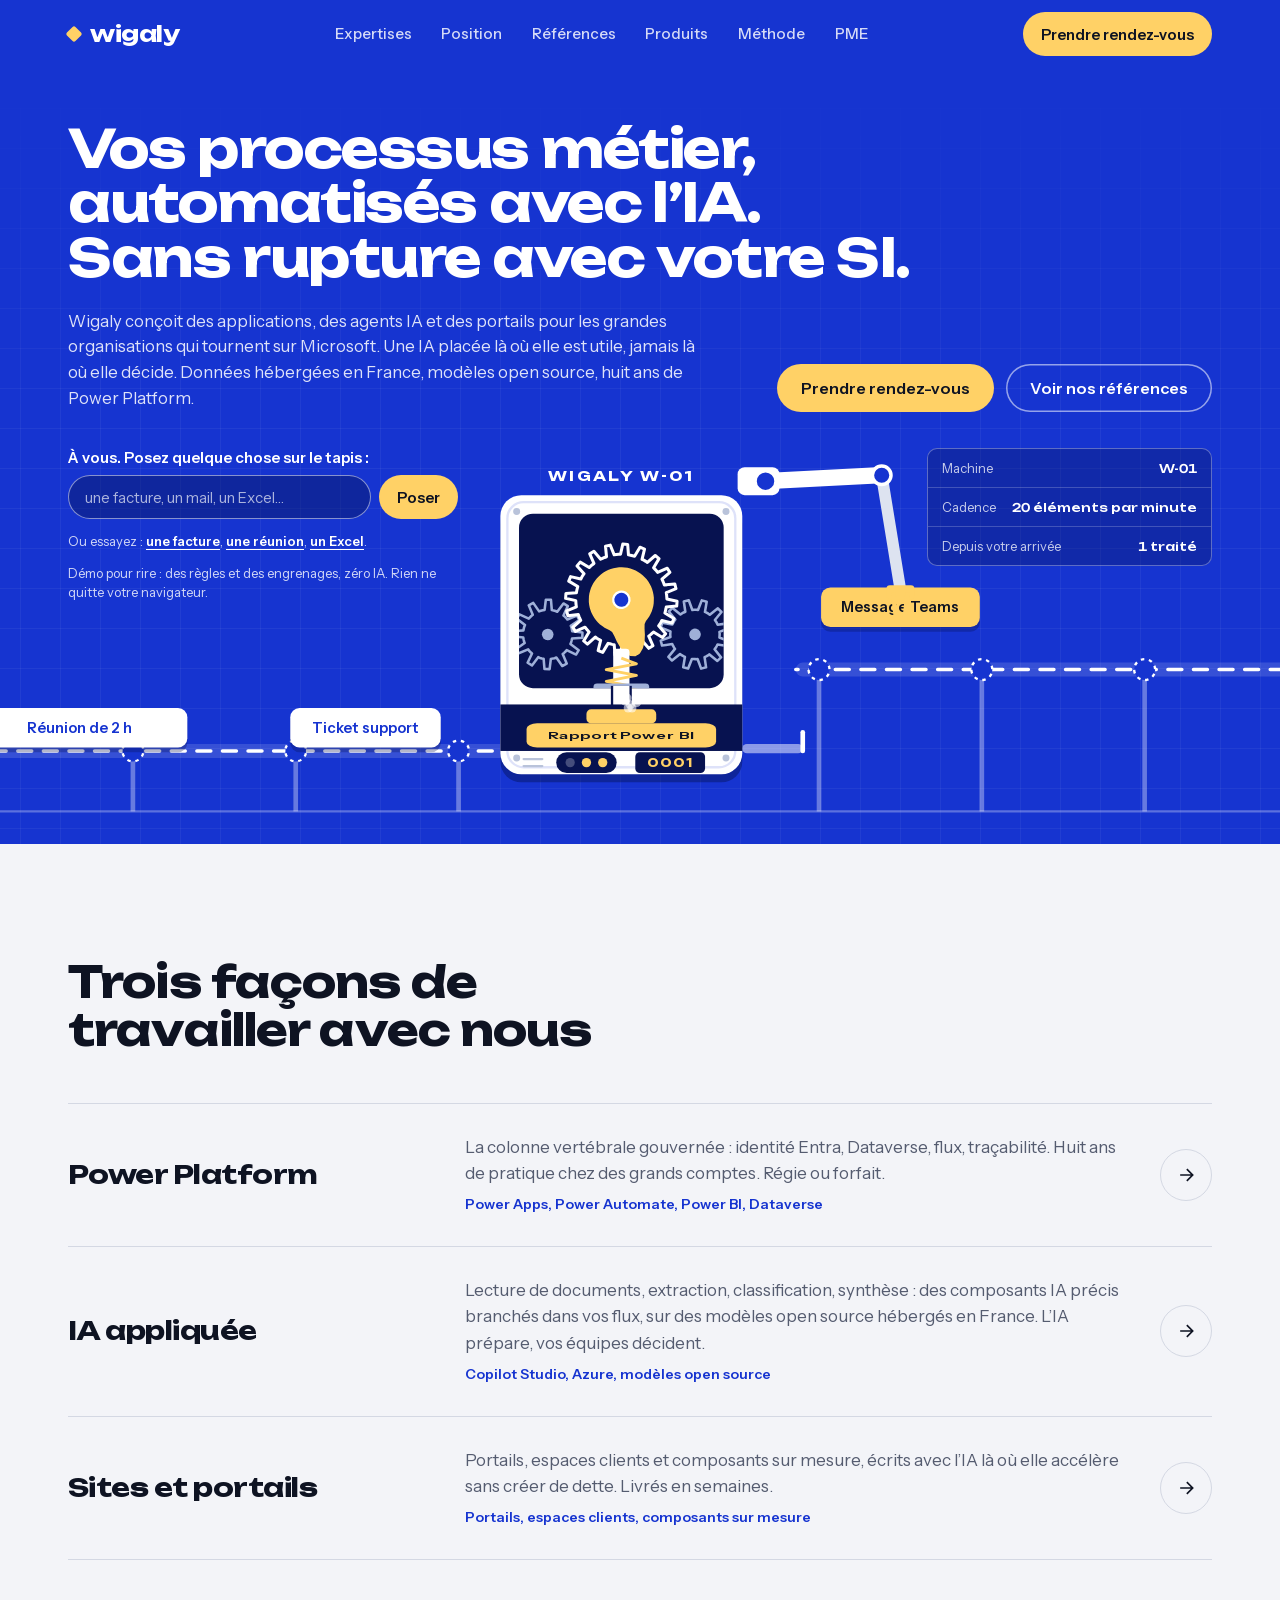
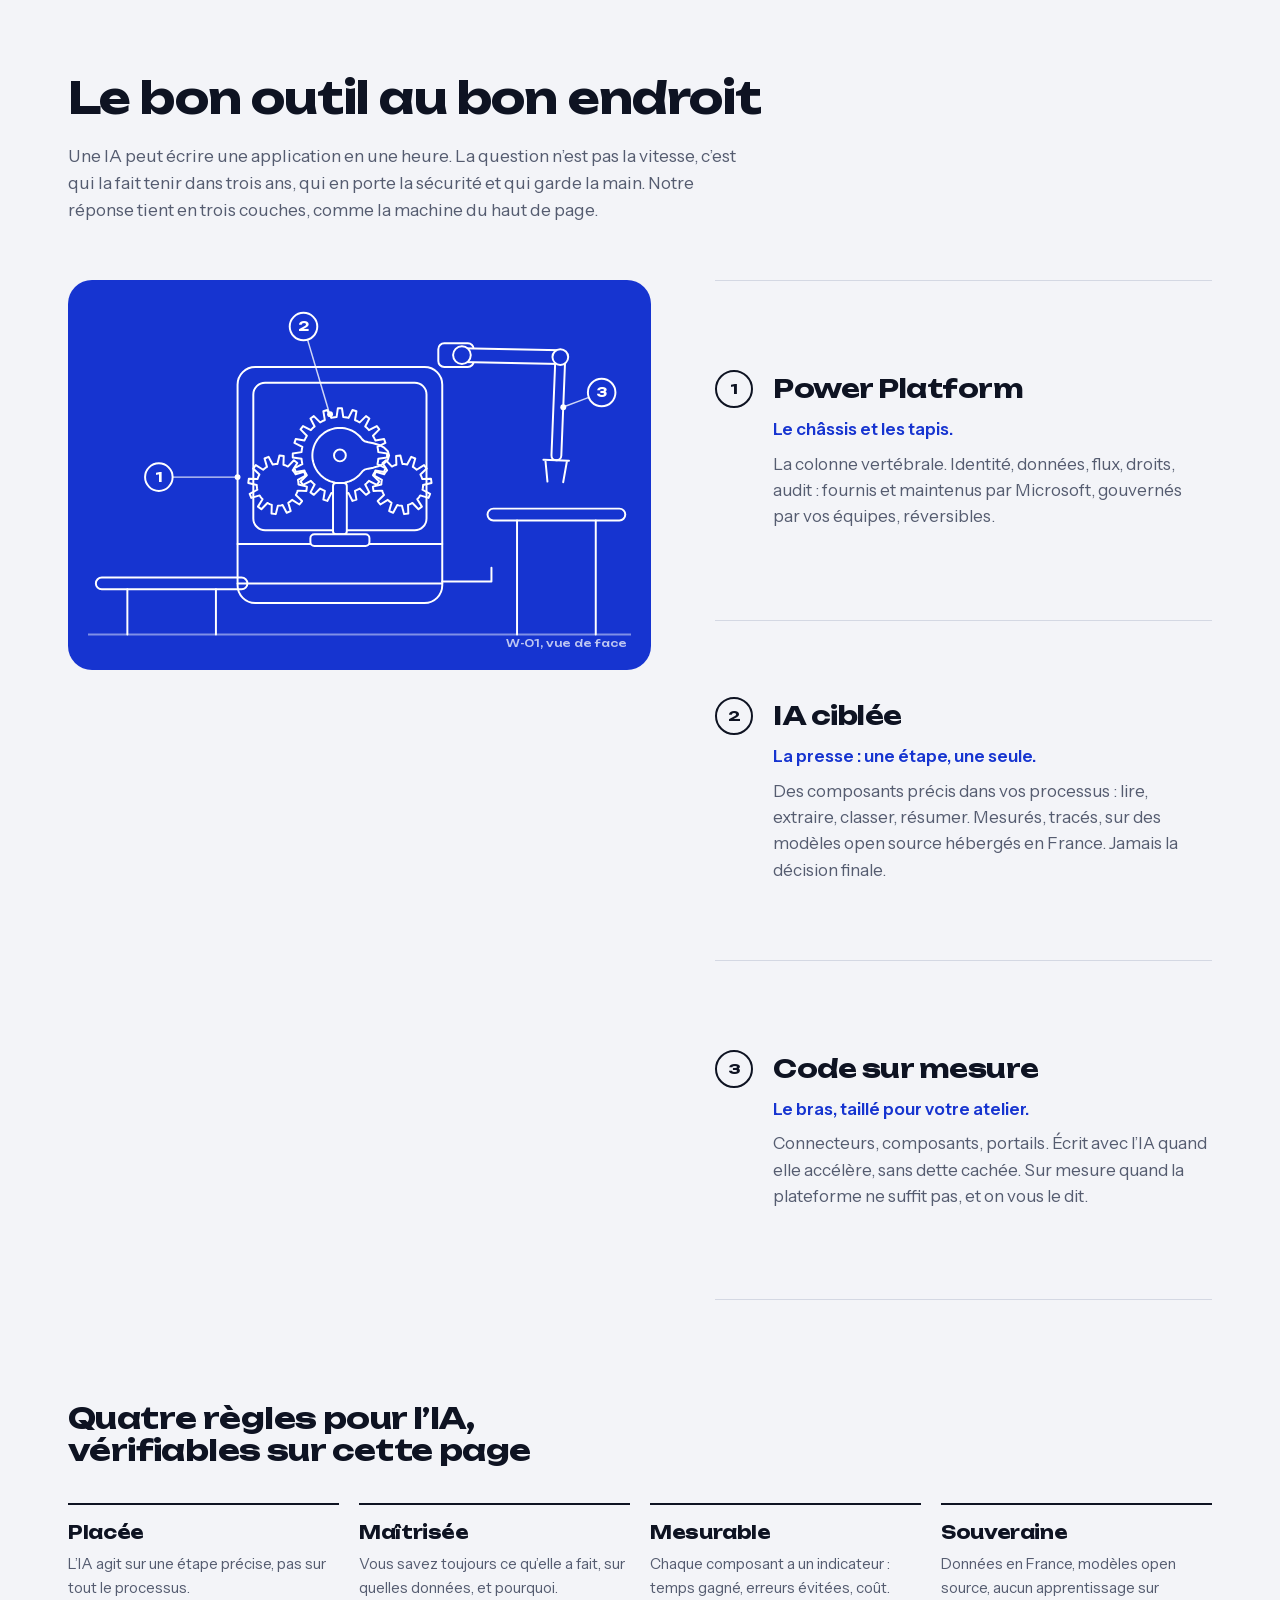
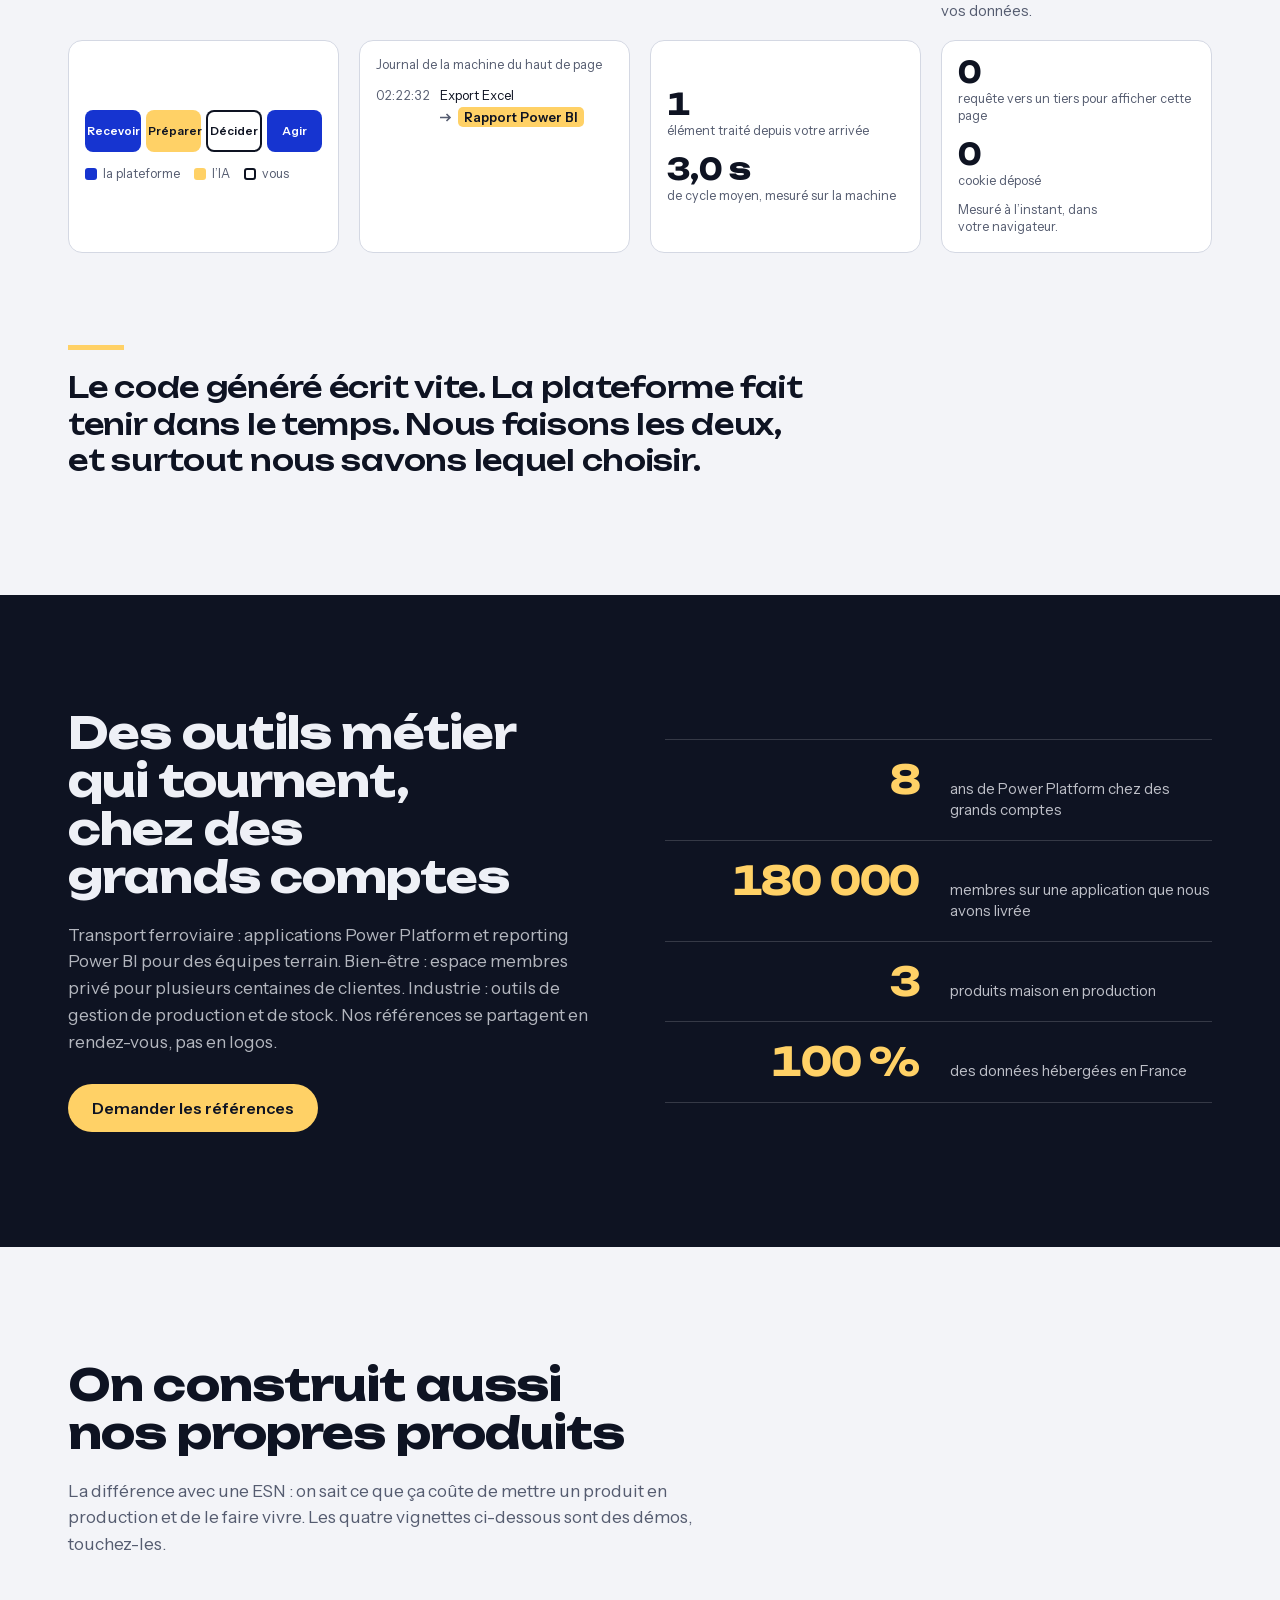
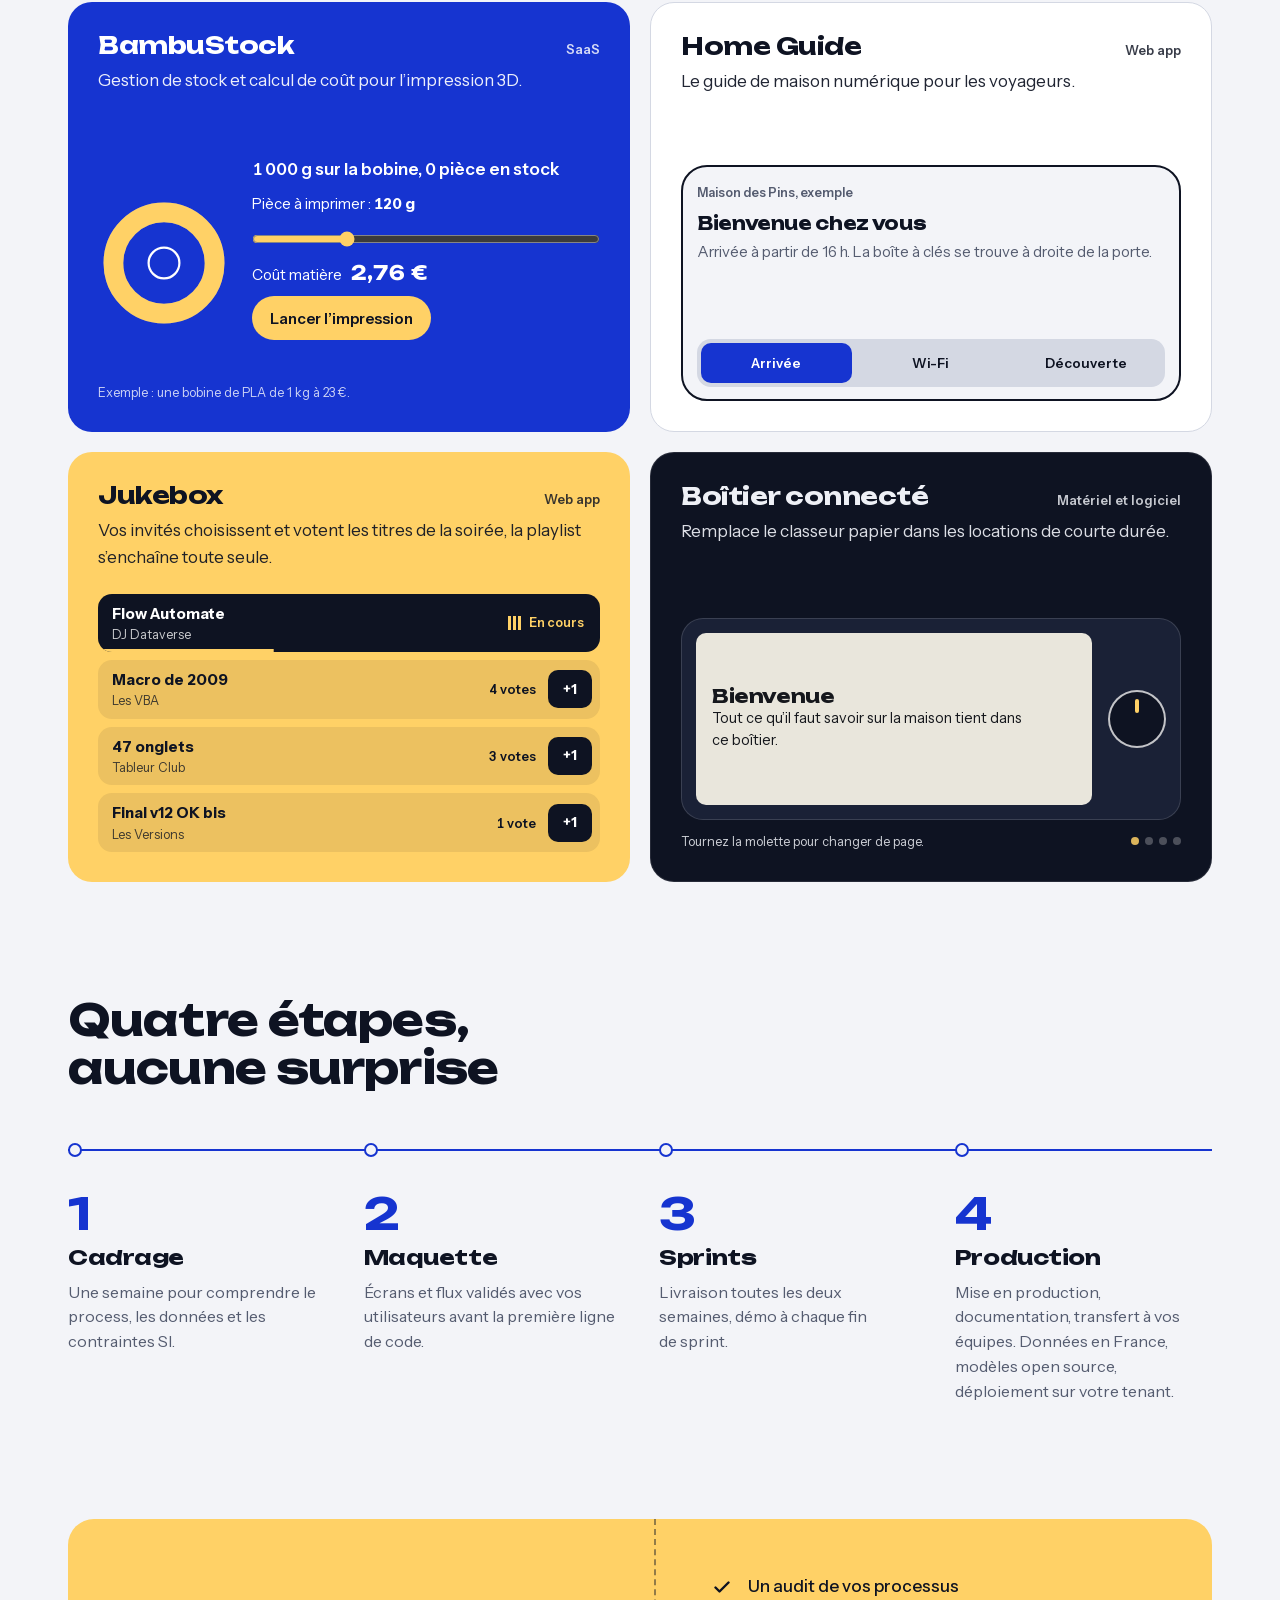
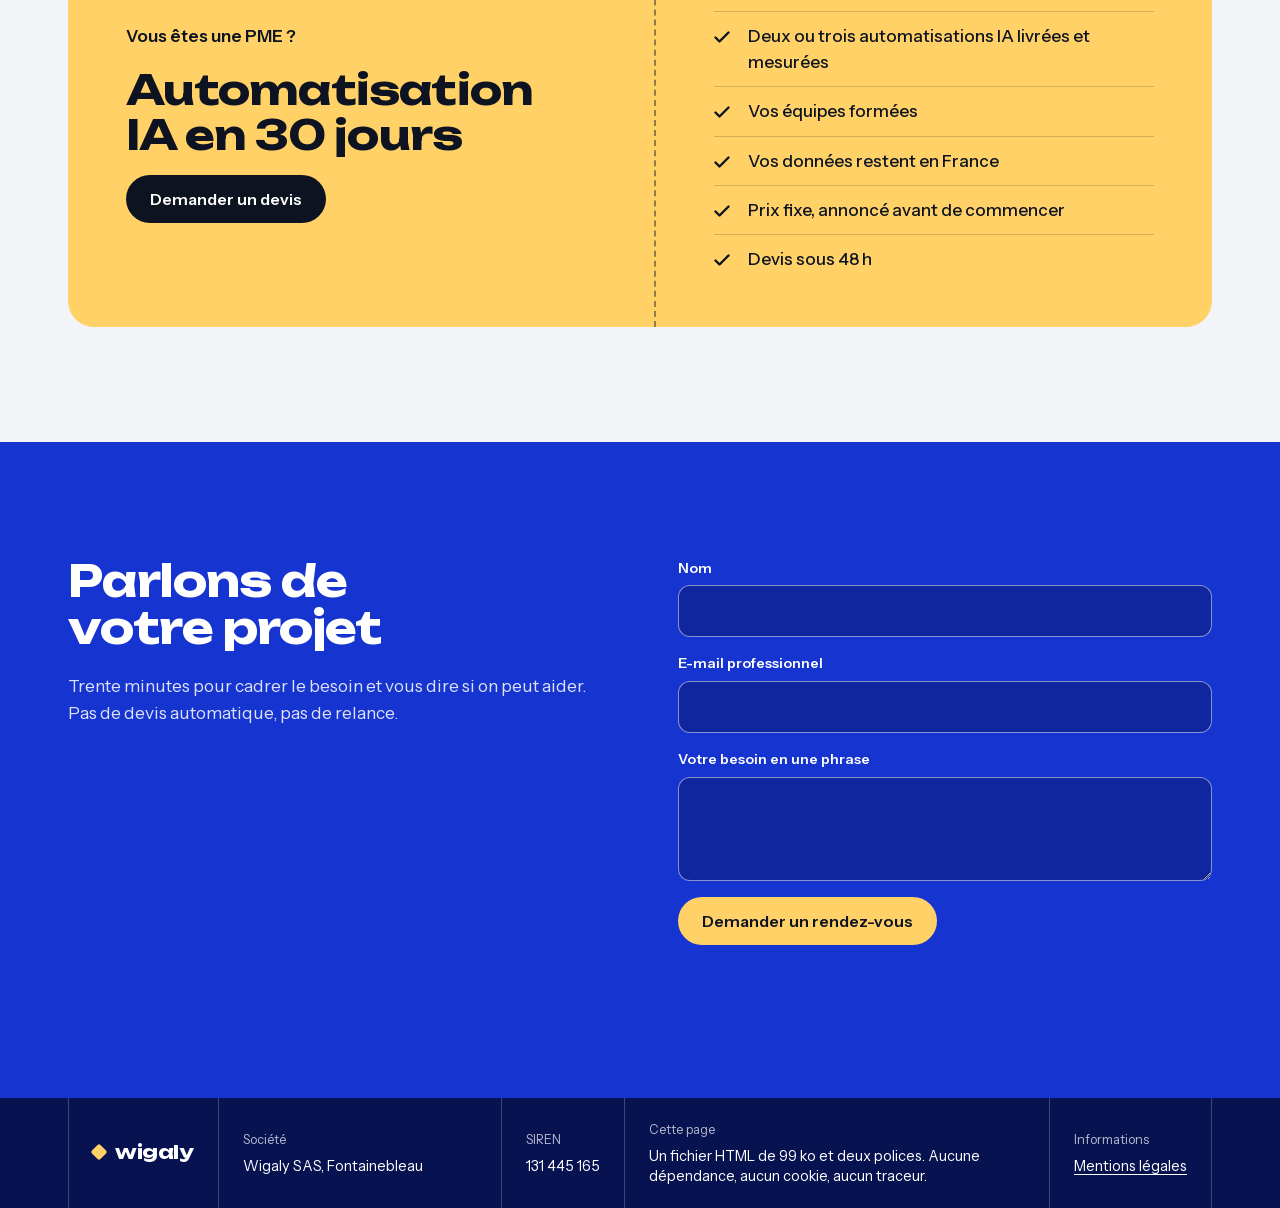
==== commit 44c8de70: "Rideau d'ouverture : retrait garanti même sur connexion lente Le rideau quitte le document même si l" ====
--- a/index.html
+++ b/index.html
@@ -13,7 +13,7 @@
 <link rel="canonical" href="https://wigaly.fr/">
 <meta name="theme-color" content="#1634D0">
 <meta name="color-scheme" content="light dark">
-<meta http-equiv="Content-Security-Policy" content="default-src 'none'; script-src 'sha256-qX1s1zWz9LETlTTkua7DiBuxr2IBR6Y5BhU6NMmOVVY=' 'sha256-N3KVZyponIjk1rVguNebWBUaBhN8F2YpqmPhq8vfkKY='; style-src 'sha256-6fe7krtAyXQupzDTDqhbJw/bdBOZjsmAE/sHssBiT24='; img-src 'self' data:; font-src 'self'; connect-src 'self'; base-uri 'none'; form-action 'self'">
+<meta http-equiv="Content-Security-Policy" content="default-src 'none'; script-src 'sha256-qX1s1zWz9LETlTTkua7DiBuxr2IBR6Y5BhU6NMmOVVY=' 'sha256-qA8X7NPqyW2MB6L9qgbZeKATh6vZ9EyZFlxw4vdMo5k='; style-src 'sha256-6fe7krtAyXQupzDTDqhbJw/bdBOZjsmAE/sHssBiT24='; img-src 'self' data:; font-src 'self'; connect-src 'self'; base-uri 'none'; form-action 'self'">
 <meta property="og:title" content="Wigaly | Dev, IA et Power Platform">
 <meta property="og:description" content="Vos processus métier, automatisés avec l’IA. Sans rupture avec votre SI.">
 <meta property="og:url" content="https://wigaly.fr/">
@@ -1356,7 +1356,9 @@
 })();
 (function(){
 var l=D.querySelector('.loader');if(!l)return;
-l.addEventListener('animationend',function(e){if(e.animationName==='curtain'&&l.parentNode)l.parentNode.removeChild(l);});
+function rm(){if(l.parentNode)l.parentNode.removeChild(l);}
+l.addEventListener('animationend',function(e){if(e.animationName==='curtain')rm();});
+W.setTimeout(rm,4000);
 })();
 (function(){
 var nav=$('nav');if(!nav)return;
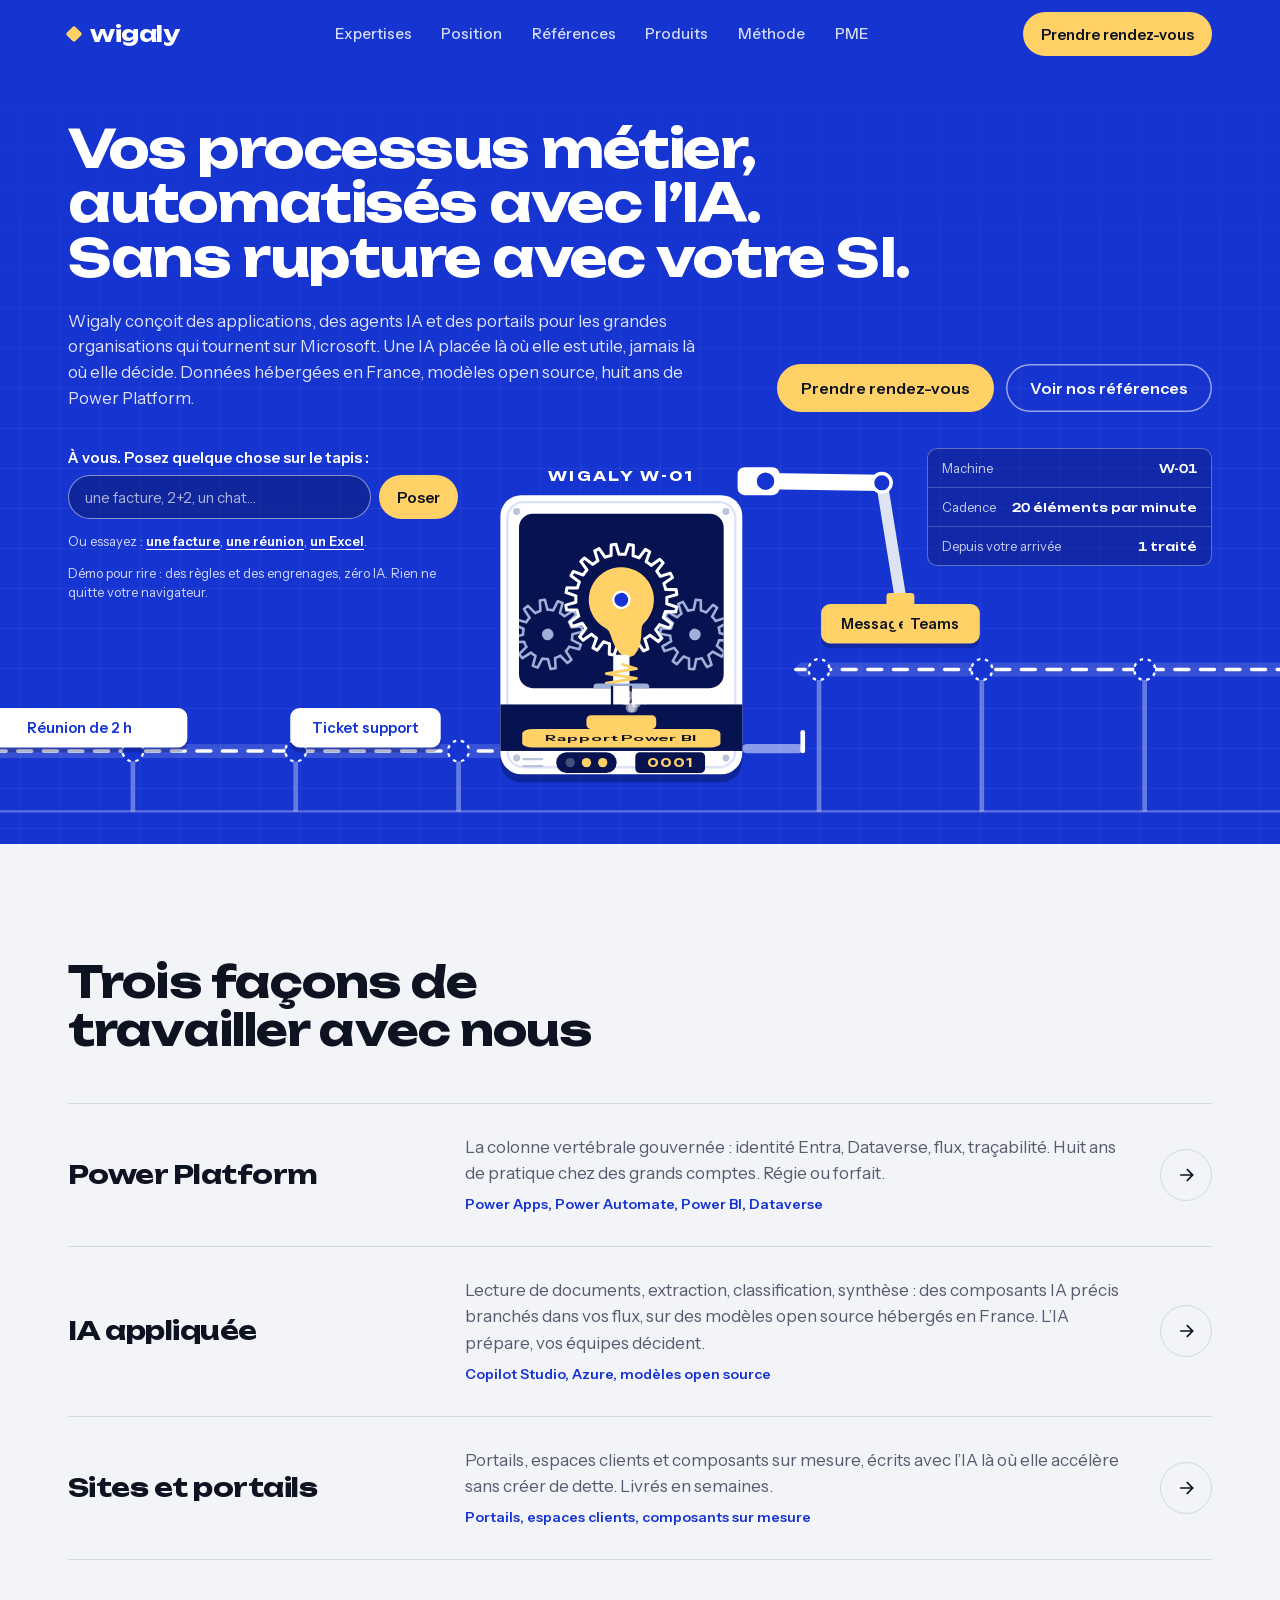
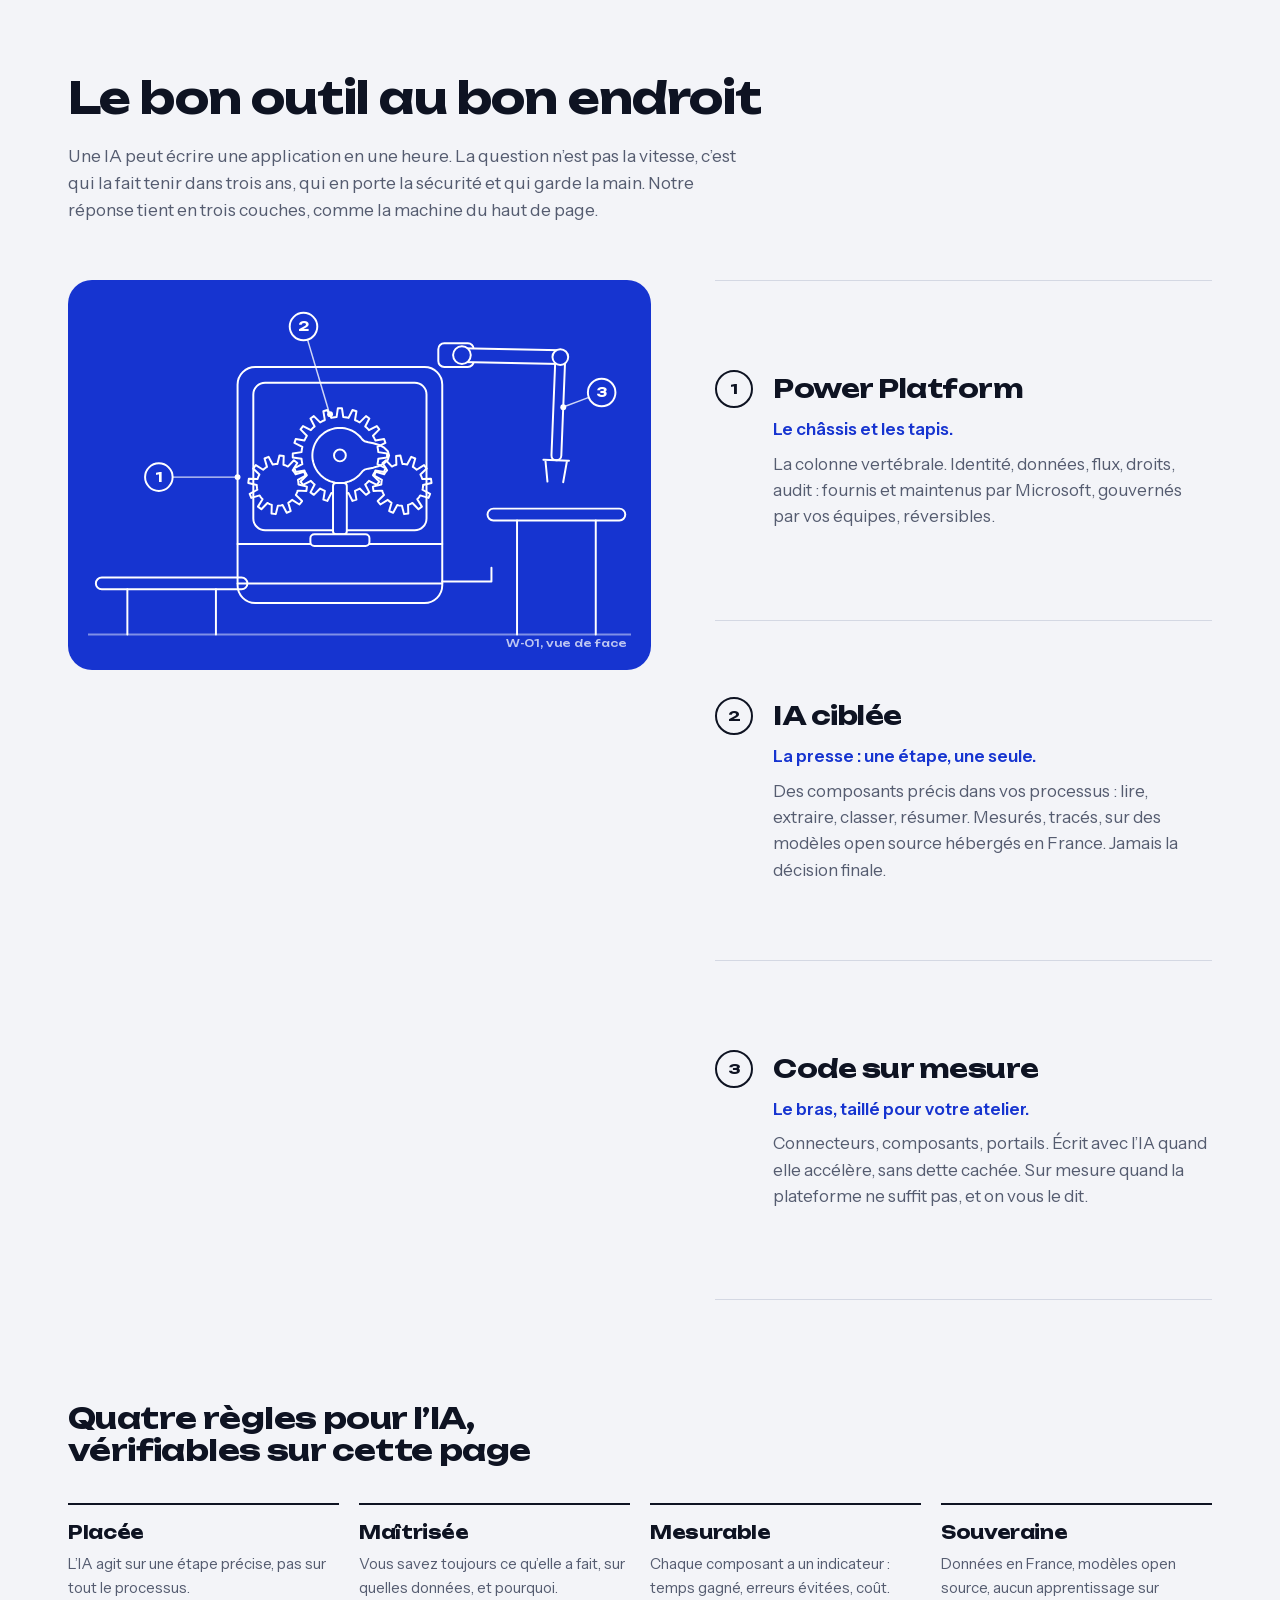
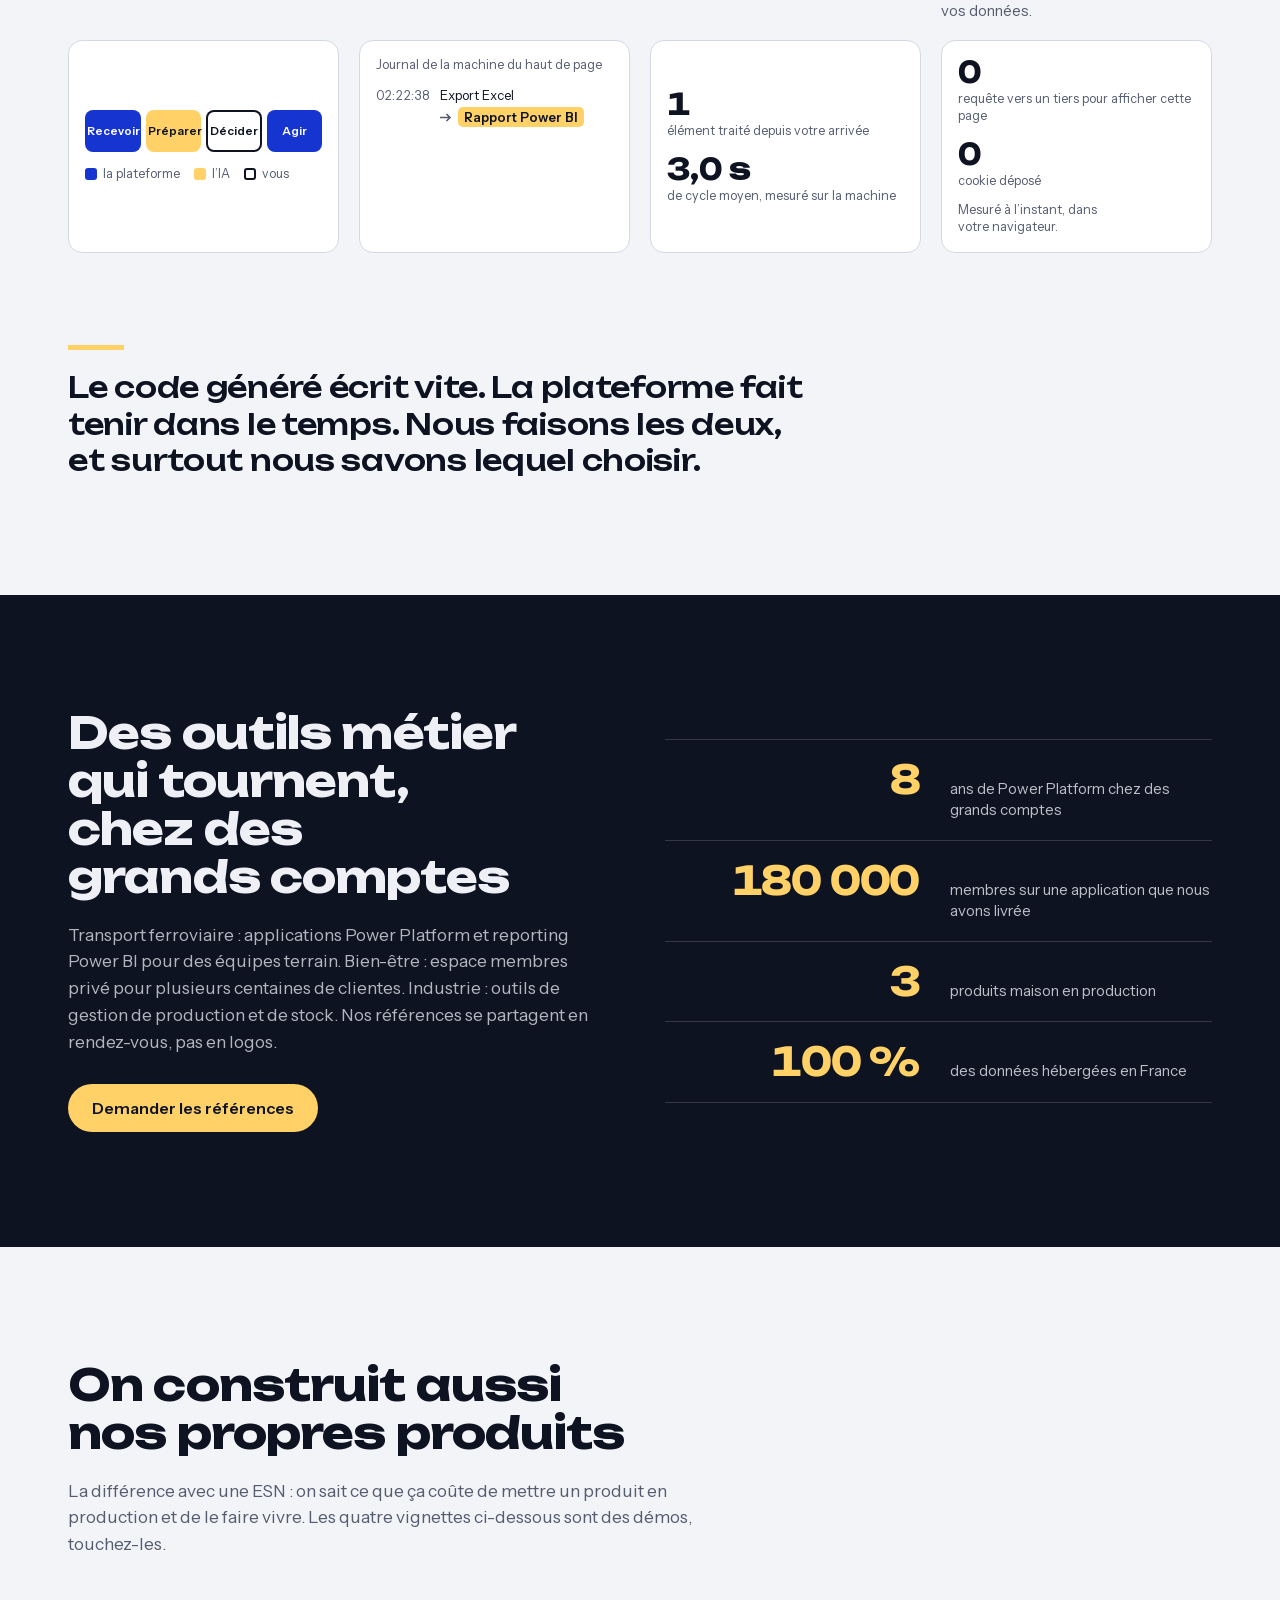
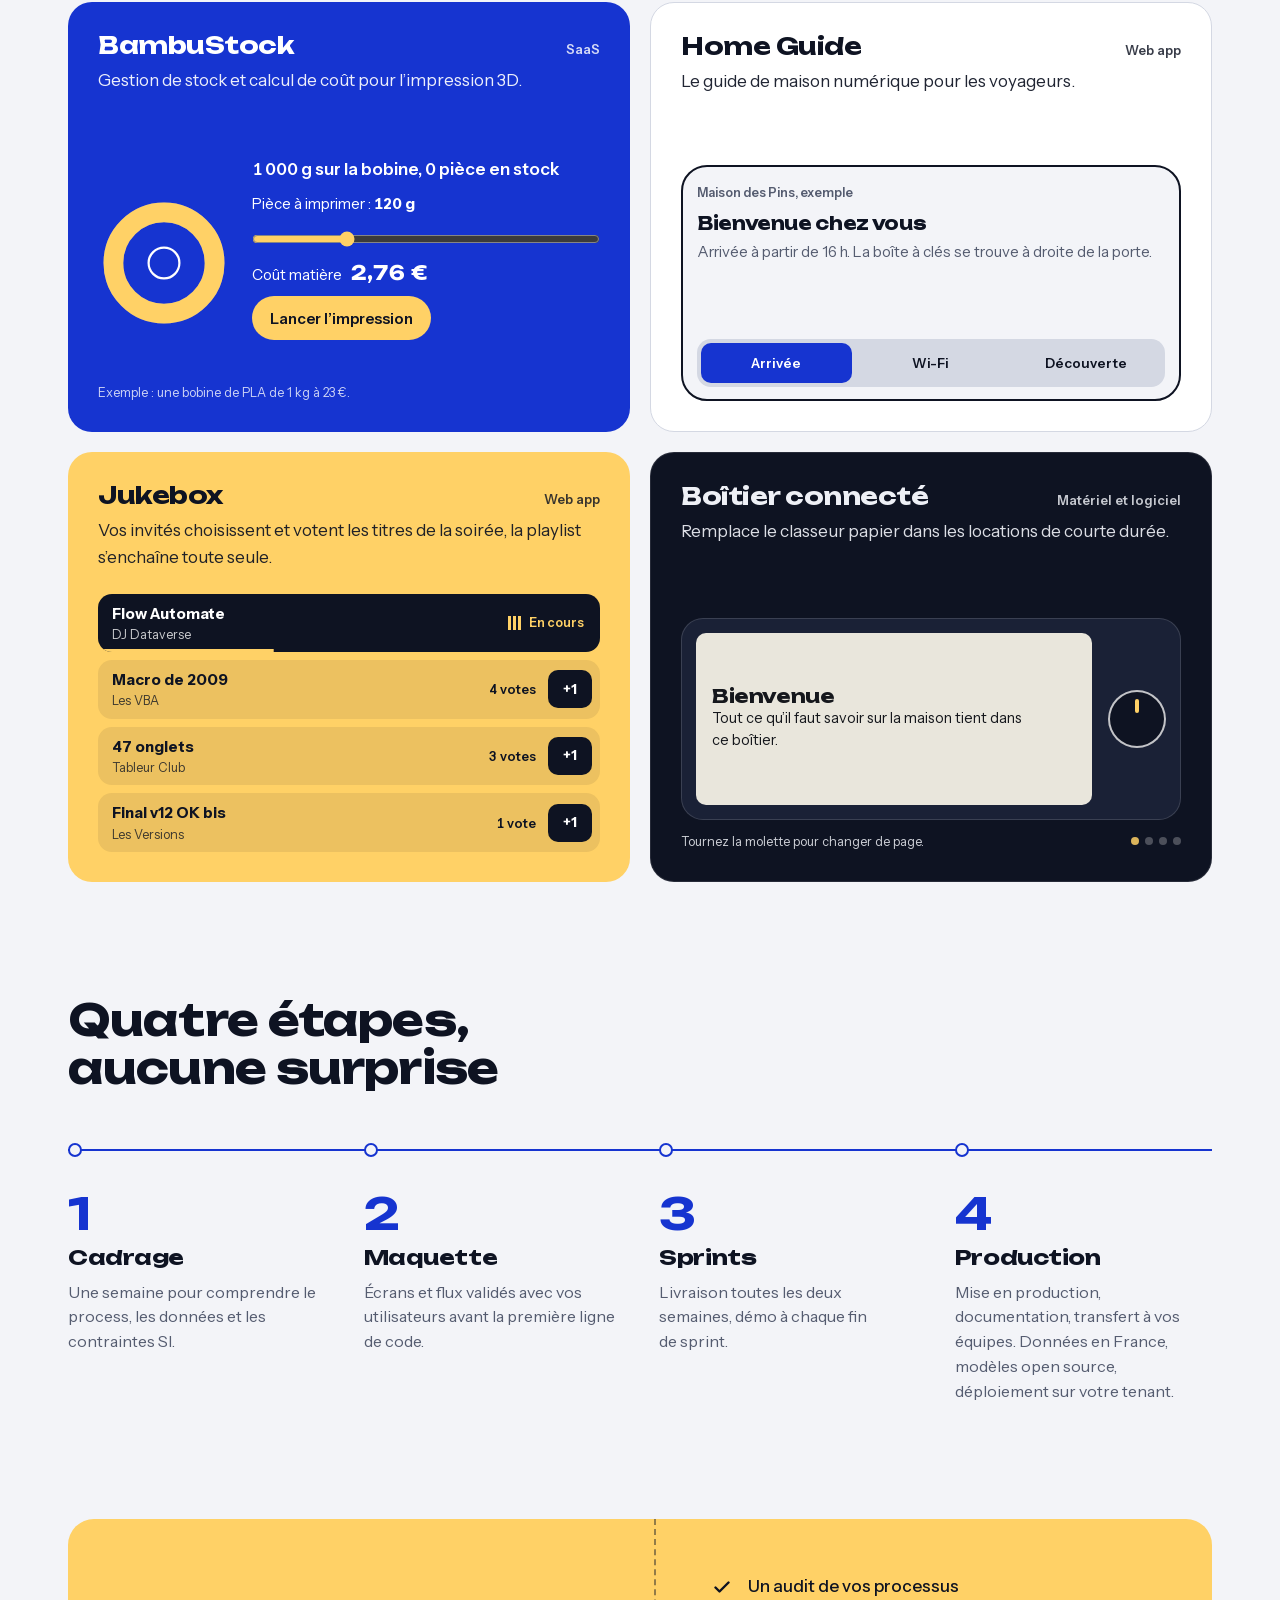
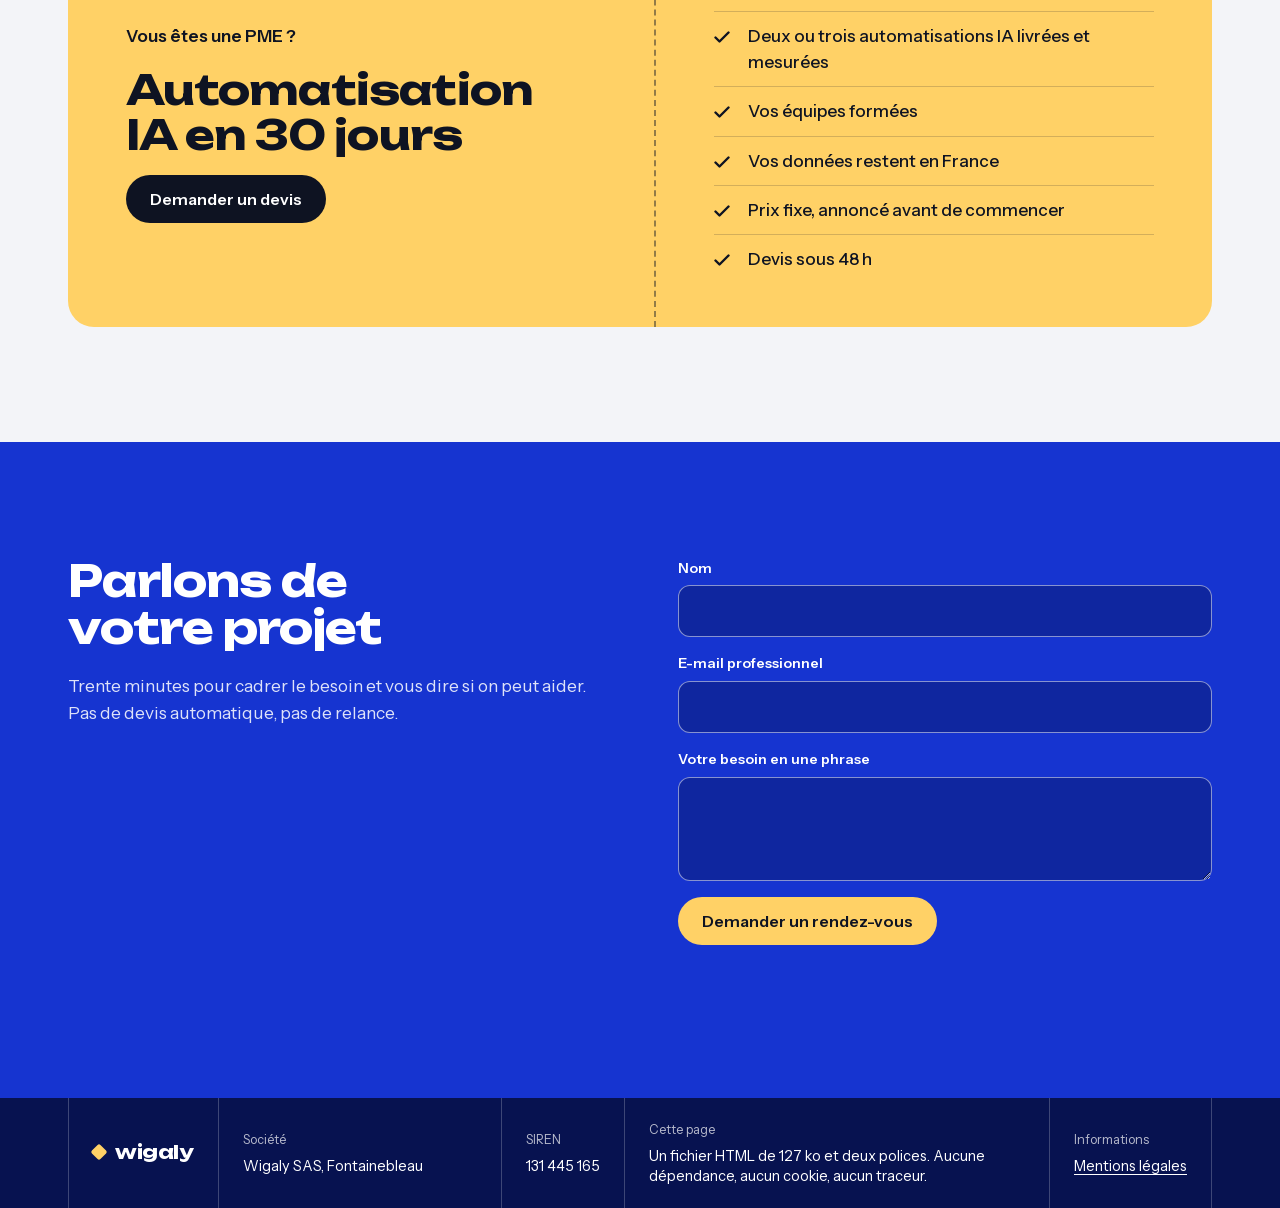
==== commit 7e068d7d: "La machine répond selon ce qu'on lui pose Formes reconnues (calcul, date, montant, adresse), famille" ====
--- a/index.html
+++ b/index.html
@@ -13,7 +13,7 @@
 <link rel="canonical" href="https://wigaly.fr/">
 <meta name="theme-color" content="#1634D0">
 <meta name="color-scheme" content="light dark">
-<meta http-equiv="Content-Security-Policy" content="default-src 'none'; script-src 'sha256-qX1s1zWz9LETlTTkua7DiBuxr2IBR6Y5BhU6NMmOVVY=' 'sha256-qA8X7NPqyW2MB6L9qgbZeKATh6vZ9EyZFlxw4vdMo5k='; style-src 'sha256-6fe7krtAyXQupzDTDqhbJw/bdBOZjsmAE/sHssBiT24='; img-src 'self' data:; font-src 'self'; connect-src 'self'; base-uri 'none'; form-action 'self'">
+<meta http-equiv="Content-Security-Policy" content="default-src 'none'; script-src 'sha256-qX1s1zWz9LETlTTkua7DiBuxr2IBR6Y5BhU6NMmOVVY=' 'sha256-QmC2ongD0VF4PHaNWZKIrT2hW1qVEXf73oFVi6MTuV0='; style-src 'sha256-6fe7krtAyXQupzDTDqhbJw/bdBOZjsmAE/sHssBiT24='; img-src 'self' data:; font-src 'self'; connect-src 'self'; base-uri 'none'; form-action 'self'">
 <meta property="og:title" content="Wigaly | Dev, IA et Power Platform">
 <meta property="og:description" content="Vos processus métier, automatisés avec l’IA. Sans rupture avec votre SI.">
 <meta property="og:url" content="https://wigaly.fr/">
@@ -524,7 +524,7 @@
       <form class="drop" id="drop" autocomplete="off">
         <label for="drop-in">À vous. Posez quelque chose sur le tapis&nbsp;:</label>
         <div class="drop-row">
-          <input id="drop-in" name="element" type="text" maxlength="28" placeholder="une facture, un mail, un Excel…" enterkeyhint="send" autocapitalize="sentences">
+          <input id="drop-in" name="element" type="text" maxlength="80" placeholder="une facture, 2+2, un chat…" enterkeyhint="send" autocapitalize="sentences">
           <button class="btn btn-signal btn-sm" type="submit">Poser</button>
         </div>
         <p class="drop-try">Ou essayez&nbsp;: <button type="button" data-try="Facture de mars">une facture</button>, <button type="button" data-try="Réunion du lundi">une réunion</button>, <button type="button" data-try="Excel à 47 onglets">un Excel</button>.</p>
@@ -843,7 +843,7 @@
       <div><dt class="vh">Marque</dt><dd><span class="logo"><i></i>wigaly</span></dd></div>
       <div><dt>Société</dt><dd>Wigaly SAS, Fontainebleau</dd></div>
       <div><dt>SIREN</dt><dd>131&nbsp;445&nbsp;165</dd></div>
-      <div><dt>Cette page</dt><dd>Un fichier HTML de 99&nbsp;ko et deux polices. Aucune dépendance, aucun cookie, aucun traceur.</dd></div>
+      <div><dt>Cette page</dt><dd>Un fichier HTML de 127&nbsp;ko et deux polices. Aucune dépendance, aucun cookie, aucun traceur.</dd></div>
       <div><dt>Informations</dt><dd><a href="mentions-legales.html">Mentions légales</a></dd></div>
     </dl>
   </div>
@@ -1088,6 +1088,7 @@
 watch($('rules'),function(v){instVis=v;kick();});
 return {
 on:function(f){subs.push(f);},
+room:function(){return small?23:25;},
 inject:function(a,b){
 var best=null,lim=vb.x+8;
 chips.forEach(function(c){if(c.state==='in'&&!c.user&&c.x+c.w/2<206&&c.x-c.w/2>lim&&(!best||c.x>best.x))best=c;});
@@ -1096,34 +1097,335 @@
 }
 };
 })();
+var reply=(function(){
+function norm(s){s=s.toLowerCase();if(s.normalize)s=s.normalize('NFD').replace(/[\u0300-\u036f]/g,'');return s.replace(/[’`´]/g,"'").replace(/œ/g,'oe').replace(/æ/g,'ae');}
+function hash(s){var h=2166136261,i;for(i=0;i<s.length;i++){h^=s.charCodeAt(i);h=(h+((h<<1)+(h<<4)+(h<<7)+(h<<8)+(h<<24)))>>>0;}return h;}
+function cap(s){return s.charAt(0).toUpperCase()+s.slice(1);}
+function bare(t){return t.replace(/^[«"'“(]+|[»"'”),.;:!?…]+$/g,'');}
+function clip(s,k){
+if(s.length<=k)return s;
+var c=s.slice(0,Math.max(1,k-1)),l=c.charCodeAt(c.length-1);
+if(l>=0xD800&&l<=0xDBFF)c=c.slice(0,-1);
+return c.replace(/[\s,;:.'’«-]+$/,'')+'…';
+}
+function choose(list,seed,max){var ok=[],i;for(i=0;i<list.length;i++)if(list[i]&&list[i].length<=max)ok.push(list[i]);return ok.length?ok[seed%ok.length]:null;}
+function typo(s){return s.replace(/ ([:;?!»])/g,'\u00a0$1').replace(/« /g,'«\u00a0');}
+function fr(v){var r=Math.round(v*100)/100,p=String(Math.abs(r)).split('.');return (r<0?'-':'')+p[0].replace(/\B(?=(\d{3})+(?!\d))/g,'\u00a0')+(p[1]?','+p[1]:'');}
+function build(){
+var MOIS={janvier:'de janvier',fevrier:'de février',mars:'de mars',avril:'d’avril',mai:'de mai',juin:'de juin',juillet:'de juillet',aout:'d’août',septembre:'de septembre',octobre:'d’octobre',novembre:'de novembre',decembre:'de décembre'};
+var MOIS_RE='janvier|fevrier|mars|avril|mai|juin|juillet|aout|septembre|octobre|novembre|decembre',JOURS_RE='lundi|mardi|mercredi|jeudi|vendredi|samedi|dimanche';
+var TEMPS=new RegExp('^(?:'+MOIS_RE+'|'+JOURS_RE+')$');
+var OUTIL=/^(?:a|au|aux|avec|ce|ces|cet|cette|chez|d|dans|de|des|du|en|et|l|la|le|les|leur|leurs|ma|mes|mon|ne|nos|notre|ou|par|pas|pour|qu|que|qui|sa|sans|se|ses|son|sur|ta|tes|ton|un|une|vos|votre|y|je|tu|il|elle|on|nous|vous|ils|elles|est|sont|ai|as|ont|suis|es|etre|avoir|c|ca|cela|j|m|n|s|t|tres|trop|plus|moins|bien|mal|tout|tous|toute|toutes|the|of|and|to|for|my|is|it|faut|fait|vraiment|encore|aussi|mais|donc|car|si|comme|quand|alors|cest|jai|ete|sera|etait|peu|you|are|not|ici|la)$/;
+var BANAL=/^(?:pdf|cv|ia|ok|si|crm|erp|kpi|rgpd|tva|csv|xlsx?|sms|rdv|cdi|cdd|ht|ttc|asap|urgente?s?|svp|stp|bis|rh|sav|faq|v\d+)$/;
+var NOM=/^[A-ZÀ-Ý][A-Za-zà-ÿ'’-]{2,}$/;
+var GRAVE=/\b(?:morte?s?|deces|decede\w*|deuil|suicid\w*|cancer\w*|malad\w*|accident\w*|licenci\w*|burn-?out|depress\w*|divorc\w*|viol|viols|violer|violeurs?|violences?|agress\w*|harcel\w*|attentats?|terroris\w*|meurtres?|tuer|guerres?|handicap\w*|chomage|faillites?|expuls\w*|inceste|pedo\w*|avortement|drogues?|cannabis|cocaine|heroine|enterrement|obseques|funerailles|euthanasie|demission\w*|rupture conventionnelle|armes?|fusils?|pistolets?|bombes?|explosifs?)\b/;
+var GENS=/\b(?:juifs?|juives?|musulman\w*|chretien\w*|catholiques?|arabes?|africain\w*|asiatiques?|immigr\w*|migrants?|refugie\w*|racis\w*|antisemit\w*|homophob\w*|sexis\w*|homosexuel\w*|gays?|lesbienn\w*|transgenres?|nazi\w*|hitler|genocide|esclav\w*|gitans?|femmes?|hommes?|maris?|epouses?|enfants?|bebes?|fils|filles?|peres?|meres?|papas?|mamans?|freres?|soeurs?|amie?s?|copains?|copines?|voisine?s?|gens|humains?|personnes?|famille|belle-?mere|beau-?pere|tante|oncle|cousine?s?|grand-?mere|grand-?pere|mamie|papy|papi)\b|^(?:moi|toi|lui|elle|eux|elles|nous|vous|nous tous|tout le monde)$/;
+var CREDO=/\b(?:politi\w*|election\w*|gouvernement|ministres?|deputes?|senat\w*|macron|le ?pen|melenchon|zemmour|bardella|trump|biden|poutine|syndicats?|greves?|manifs?|manifestations?|religi\w*|dieux?|allah|jesus|bible|coran|eglises?|mosquees?|synagogues?|pape|islam\w*|judaism\w*|christianism\w*|bouddh\w*|athee?s?)\b/;
+var GROS=/\b(?:merde\w*|putain|bordel|chier|chiante?s?|con|conne|connard\w*|connasse\w*|encul\w*|salope\w*|putes?|batard\w*|ntm|fdp|fuck\w*|shit\w*|bullshit|wtf|zut|flute|punaise|mince|crotte|caca|pipi|prout|bites?|couill\w*|culs?|sexe|sexy|sexuel\w*|porn\w*|xxx|baise\w*|penis|vagin)\b/;
+var DIRE=[
+[/^(bonjour|bonsoir|salut|coucou|hello)\b/,'~ à vous aussi',1],
+[/^(?:bjr|slt|cc|hi|hey|yo|wesh|bonne journee|bonne soiree)\b/,'Bonjour à vous aussi',1],
+[/\b(?:merci|thanks|thank you|thx)\b/,'De rien, c’est mécanique|Avec plaisir',1],
+[/\b(?:au revoir|bye|ciao|a plus|a bientot|bonne nuit|tchao|adieu)\b/,'À bientôt, alors',1],
+[/^(?:oui|ouais|yes|yep|ok|okay|dacc|ca marche|go|banco|top|parfait|super|genial|bravo)$|^d'accord\b/,'Accord noté, tracé'],
+[/^(?:non|no|nope|nan|jamais|surtout pas)$/,'Refus noté, sans rancune|Refus noté, tracé'],
+[/^(?:peut-etre|bof|mouais|je ne sais pas|je sais pas|jsp|aucune idee|sais pas)\b/,'Besoin à cadrer en 30 min|Décision à cadrer'],
+[/n'? ?importe quoi|^(?:nimp|nawak)$/,'Quelque chose, enfin'],
+[/\b(?:petits? trucs?|vite fait)\b/,'Appli en prod'],
+[/\b(?:trucs?|machins?|bidules?|choses?|qqch|qqchose|schmilblick)\b/,'Un truc, mais rangé'],
+[/\bessais?\b/,'Essai transformé'],
+[/\b(?:lorem|ipsum)\b/,'Vrai texte demandé'],
+[/\b(?:tests?|toto|tata|titi|tutu|foo|foobar|blabla|bla|demo|exemple|example)\b/,'Test concluant|Test réussi, tracé'],
+[/\b(?:rien|nada|que dalle|vide|neant)\b/,'Rien à faire. Parfait.'],
+[/^(?:tout|tous|toutes|everything|la totale)$/,'Tout ? Par lots, alors.'],
+[/\b(?:aide|help|sos|au secours|helpdesk)\b|a l'aide/,'Ticket créé, on arrive'],
+[/\b(?:blagues?|humour|jokes?|rigol\w*|drole)\b/,'Toc toc. C’est rangé.'],
+[/\b(?:a?ha(?:ha)+h?|hihi\w*|hehe\w*|lol|mdr|ptdr|xd|xptdr)\b/,'Humour détecté, classé'],
+[/^(?:ca va|comment ca va|comment vas-tu|comment allez-vous|ca roule|la forme|quoi de neuf)\b/,'Très bien, ça tourne'],
+[/qui es[- ]tu|t'es qui|tu es qui|ton nom|tu t'appelles|who are you|qui etes[- ]vous|c'est quoi cette machine/,'W-01, enchantée'],
+[/\b(?:je t'aime|je vous aime|amour|love|bisous?|bises?|coeurs?|calins?)\b/,'Sentiment bien reçu'],
+[/\b(?:wigaly|w-?01)\b/,'Déjà au bon endroit'],
+[/\b(?:pme|tpe|eti|grands? comptes?|startups?|artisans?|commercants?|independants?|associations?)\b/,'Bienvenue, on s’adapte'],
+[/^combien\b/,'Chiffrage en cours'],
+[/\b(?:magie|magique|miracles?|abracadabra)\b/,'Pas de magie : des règles|Des règles, zéro magie'],
+[/\b(?:secrets?|confidentiel\w*|prive\w*)\b/,'Rien ne sort d’ici'],
+[/\bia\b.*\bdecid/,'Non, elle prépare'],
+[/\b(?:ia|intelligence artificielle|chatgpt|gpt|copilot|gemini|llm|robots?|agents? ia|machine learning|algorithmes?)\b/,'Placée où elle sert|Utile, jamais décideuse'],
+[/\b(?:power ?apps?|power ?automate|power ?platform|dataverse|sharepoint|microsoft|azure|dynamics|m365|o365|copilot studio|low-?code|no-?code)\b/,'Notre terrain de jeu|Huit ans qu’on pratique'],
+[/\b(?:coder|devs?|developpeu\w*|developpement|python|javascript|typescript|react|api|sql|github|git|scripts?)\b|\bcode\b(?! (?:postal|barre|promo|pin|secret|couleur|naf|ape))/,'Code sur mesure, testé|Le bon outil, bien placé'],
+[/\b(?:airbnb|booking|gites?|logements?|voyageurs?|conciergerie|locations? saisonnieres?)\b/,'Boîtier Wigaly posé'],
+[/\b(?:3d|bobines?|filaments?|pla|petg|bambu\w*|makers?)\b/,'Stock de bobines à jour|Bobines comptées'],
+[/\b(?:musiques?|playlists?|chansons?|soirees?|karaoke|jukebox|dj|spotify|deezer)\b/,'Ajouté à la Jukebox']
+];
+var FAM=[
+['notes? de frais|tickets? de caisse|justificatifs?','Remboursement validé|Note de frais contrôlée'],
+['bons? de commande|commandes?|orders?|paniers?','Commande expédiée|Commande suivie, livrée|Commande dans l’ERP|Commande % suivie'],
+['factur\\w*|invoices?','Écriture compta prête|Facture lettrée, classée|Écriture % prête|Facture % rapprochée'],
+['devis|chiffrages?|estimations?|quotes?|propales?|propositions? commerciales?','Devis chiffré, envoyé|Devis relancé, signé|Devis % signé'],
+['livraisons?|colis|expeditions?|transporteurs?','Livraison tracée|Colis suivi à la trace|Suivi de livraison actif|Livraison % tracée'],
+['stocks?|inventaires?|entrepots?','Stock à jour|Stock à jour, seuil posé|Inventaire sans ressaisie'],
+['reunions?|meetings?|visios?|comites?|points? hebdo|ateliers?|copil|codir|comex|brief\\w*|seminaires?|comptes? rendus?','Compte rendu prêt|Compte rendu, 3 lignes|Actions listées, datées|Compte rendu %'],
+['macros?|vba','Flow Power Automate|Macro remplacée, testée'],
+['excel|xlsx?|tableurs?|csv|onglets?|google sheets?|tableaux? croises?','Un tableau de bord|Une seule version|Données fiables, enfin'],
+['e-?mails?|mails?|courriels?|messages?|sms|inbox|boites? de reception|newsletters?','Réponse à valider|Mail trié, résumé|Brouillon prêt à relire|Réponse à @ prête'],
+['contrats?|avenants?|baux|bail|cgv|nda|clauses?|juridiques?','Échéances surveillées|Clauses à risque listées|Contrat % relu|Contrat % : clauses OK'],
+['pdf|scans?|documents?|fichiers?|word|docx?|courriers?|lettres?|pieces? jointes?','Champs extraits|Document classé, indexé'],
+['dossiers?|classeurs?|archives?|paperasse|papiers?','Archive retrouvable|Dossier complet, indexé'],
+['reclamations?|plaintes?|litiges?|mecontent\\w*|insatisfait\\w*','Réclamation suivie|Réclamation qualifiée'],
+['tickets?|bugs?|incidents?|pannes?|support|sav','Workflow lancé|Ticket qualifié, assigné|Ticket % assigné'],
+['post-?its?|pense-betes?|rappels?|to-?do|taches?|listes?','Rappel Teams|Tâche assignée, datée'],
+['urgen\\w*|asap|vite|deadlines?|echeances?|pour hier|retards?','Priorité vérifiée|Priorité : basse|Échéance tenue'],
+['cv|candidat\\w*|recrut\\w*|embauch\\w*|entretiens?','Profil résumé|Entretien planifié|Profil @ résumé'],
+['conges?|vacances|rtt|absences?|arrets? de travail','Absence planifiée|Congés posés, validés'],
+['plannings?|agendas?|calendriers?|rdv|rendez-vous|rendez vous|creneaux?|horaires?','Planning à jour|Créneaux sans conflit'],
+['relanc\\w*|impayes?','Relance planifiée|Relance envoyée, payée|Paiement reçu|Relance % envoyée'],
+['clients?|clientes?|prospects?|leads?|crm|commercia\\w*|ventes?','Fiche client à jour|Relance planifiée|Opportunité qualifiée|Fiche @ à jour'],
+['fournisseurs?|achats?|appels? d\'offres?|sous-traitants?','Fournisseur référencé|Commande d’achat validée'],
+['paiements?|virements?|reglements?|encaissements?|rib|iban','Paiement rapproché|Paiement reçu'],
+['budgets?|previsionnel\\w*|compta\\w*|bilans?|tresorerie|clotures?','Trésorerie projetée|Écart expliqué, chiffré|Clôture sans nuit blanche'],
+['cookies?|traceurs?|pisteurs?','Aucun cookie ici|Aucun cookie ici, promis|Zéro cookie, zéro traceur'],
+['donnees perso\\w*|vie privee|cnil|rgpd|consentements?|dpo','Registre RGPD à jour'],
+['rapports?|reporting|kpi|indicateurs?|tableaux? de bord|dashboards?|stats?|statistiques?|chiffres|donnees|data|power ?bi|bases? de donnees','Rapport Power BI|Indicateurs à jour|Chiffres fiables, datés|Rapport % généré'],
+['presentations?|powerpoint|pptx?|slides?|diapos?','Dix diapos de moins|Diapos à jour, sourcées'],
+['formulaires?|questionnaires?|sondages?|enquetes?|inscriptions?','Dossier créé|Réponses consolidées'],
+['signatures?|parapheurs?|validations?|approbations?|feu vert|bon pour accord','Circuit de validation|Signé, tracé, archivé'],
+['offboarding|departs?','Accès retirés, tracés'],
+['onboarding|arrivees?|nouvel arrivant|integration|stagiaires?|alternants?|apprentis?','Accès créés, PC prêt'],
+['acces|droits?|habilitations?|comptes?|licences?','Droits vérifiés|Droits vérifiés, tracés'],
+['audits?|controles?|conformite|rgpd|securite|iso ?\\d*','Journal d’audit prêt|Preuves réunies, datées'],
+['process|processus|procedures?|workflows?|circuits?|etapes?','Étapes mesurées|Étapes tracées, mesurées|Processus sans ressaisie'],
+['saisies?|ressaisies?|copier-?coller|doubles? saisies?','Zéro ressaisie|Copier-coller supprimé'],
+['photos?|images?|captures?|screenshots?','Texte extrait, indexé'],
+['videos?|audios?|vocal|vocaux|enregistrements?|podcasts?','Transcrit et résumé'],
+['appels?|telephone|coups? de fil|standard','Appel consigné au CRM'],
+['sites?(?: web| internet| vitrine)?|pages? web|landing pages?','Site en ligne, mesuré'],
+['portails?|intranet|extranet|applis?|applications?|apps?|logiciels?|outils?|erp|sap|salesforce','Appli en prod|Branché sur votre SI|Portail en libre-service'],
+['questions?|faq|demandes?|requetes?','Demande routée|Demande qualifiée, routée|Réponse trouvée, sourcée'],
+['sprints?|scrum|agile|backlog|kanban|jira|user stor\\w*','Sprint planifié, tenu|Backlog trié, priorisé'],
+['projets?|idees?|besoins?|cahiers? des charges|specs?|specifications?','Besoin cadré|Besoin cadré en 30 min|Projet découpé, chiffré'],
+['paie|paies|bulletins?|fiches? de paie','Paie contrôlée, tracée'],
+['equipes?|collegues?|collaborat\\w*|rh|salaries?|employes?','Dossier RH à jour|Équipe à jour, informée']
+];
+var VIE=[
+[/\b(?:fraudes?|arnaques?|piratages?|hack\w*|virus|phishing|hameconnage|spams?|ransomware|rancongiciels?|cyberattaques?|attaques?|fuites?)\b/,'Alerte levée, accès coupé|Alerte sécurité levée'],
+[/\b(?:proces|tribunal|tribunaux|avocats?|contentieux|prud'?hom\w*|mises? en demeure|huissiers?)\b/,'Transmis au juridique'],
+[/\b(?:erreurs?|fautes?|oublis?|doublons?|anomalies?|coquilles?)\b/,'Erreur repérée, corrigée|Anomalie corrigée'],
+[/\bfax\b/,'Fax ? Converti en mail.'],
+[/\b(?:imprimantes?|photocopieuses?|toner|cartouches?)\b/,'Bourrage papier évité'],
+[/\b(?:cafes?|expresso|espresso|cappuccino|pauses?)\b/,'Pause méritée, validée'],
+[/\b(?:aperos?|bieres?|vins?|champagne|pot de depart|afterwork)\b/,'Pot d’équipe planifié'],
+[/\b(?:pizzas?|burgers?|sandwichs?|kebabs?|sushis?|tacos|dejeuners?|diners?|repas|restos?|restaurants?|cantine|manger|croissants?|gateaux?|chocolat)\b/,'Note de frais créée'],
+[/\b(chats?|chatons?|chiens?|chiots?|licornes?|dragons?|poneys?|hamsters?|poissons?|lapins?|cheval|chevaux|oiseaux?|vaches?|pokemon)\b/,'~ : hors périmètre|Hors périmètre, hélas'],
+[/\b(?:meteo|pluie|soleil|neige|orages?|canicule)\b/,'Météo : hors périmètre'],
+[/\b(?:foot|football|rugby|tennis|matchs?|psg|sports?)\b/,'Score noté, sans VAR'],
+[/\b(?:dsi|systemes? d'information)\b/,'Branché sur votre SI'],
+[/\b(?:chefs?|cheffes?|patron\w*|boss|n\+1|managers?|direct(?:eur|rice)s?|dg|pdg|ceo|daf|drh|direction)\b/,'Validation en attente|Circuit de validation'],
+[/\b(?:problemes?|soucis?|galeres?|bazar|pagaille|chaos|desordre|foutoir|usine a gaz)\b/,'Désordre trié, étiqueté'],
+[/\b(?:stress|panique|charge mentale|fatigue|flemme|ennui|ras le bol|surcharge)\b/,'Charge allégée, tracée'],
+[/\b(?:argent|fric|thune|oseille|millions?|milliards?|salaires?|augmentations?|primes?|bonus)\b/,'Demande transmise au DAF|Demande au DAF envoyée'],
+[/\b(?:impots?|urssaf|tva|fisc|declarations?|cerfa|administration|prefecture)\b/,'Cerfa prérempli, relu'],
+[/\b(?:mots? de passe|passwords?|mdp|identifiants?|login)\b/,'Réinitialisé sans ticket|Accès réinitialisé'],
+[/\b(?:temps|heures? perdues?|perte de temps|lent\w*|lenteurs?)\b/,'Temps gagné, mesuré'],
+[/\b(?:prix|tarifs?|couts?|cher|chere)\b/,'Chiffrage en cours']
+];
+var ECHO=['% en 3 clics','% sans paperasse','%, sans réunion','%, sans tableur','%, zéro oubli','%, sans ressaisie','%, de A à Z','% : plus qu’un clic','% en automatique','%, déjà dans le SI','% : zéro papier','% : c’est noté','% : c’est traité','Dossier « % » prêt','Tâche « % » faite','Ticket « % » clos','Rappel « % » posé','Flux « % » lancé','% 2.0'];
+var VERBE=['% : c’est planifié','%, sans y penser','% : fait, tracé'];
+var CLAVIER=['% : clavier OK','% : clavier testé','% : touches testées'];
+var SIGLE=['% : sigle bien noté','% : sigle décodé','Sigle « % » noté'];
+FAM=FAM.map(function(f){return {re:new RegExp('\\b(?:'+f[0]+')\\b'),key:new RegExp('^(?:'+f[0]+')$'),out:f[1].split('|')};});
+function label(s){
+var x=s.replace(/^[\s"'«»“”(\[]+|[\s"'«»“”)\].,;:!?…]+$/g,''),m,g=0;
+while(g++<3&&(m=/^(?:l['’]|(?:le|la|les|un|une|des|du|de|mon|ma|mes|ton|ta|tes|son|sa|ses|notre|nos|votre|vos|leur|leurs|ce|cet|cette|ces|the|an?|my)\s+)/i.exec(x))&&x.length>m[0].length)x=x.slice(m[0].length);
+if(x.length>5&&x===x.toUpperCase()&&x!==x.toLowerCase())x=x.toLowerCase();
+if(/^[b-df-hj-np-tv-xz]{2,5}$/.test(x))x=x.toUpperCase();
+return cap(x||s);
+}
+function echo(x,seed,max,list){
+var ok=[],i,t,w,k,room;
+for(i=0;i<list.length;i++)if(list[i].length-1+x.length<=max)ok.push(list[i]);
+if(ok.length)return ok[seed%ok.length].split('%').join(x);
+t=list.slice().sort(function(a,b){return a.length-b.length;})[seed%Math.min(3,list.length)];
+room=max-(t.length-1);w=x.split(' ');k=w.length;
+while(k>1&&w.slice(0,k).join(' ').length>room)k--;
+x=w.slice(0,k).join(' ').replace(/[\s,]+(?:de|du|des|à|a|au|aux|et|ou|en|pour|par|sur|avec|sans|le|la|les|un|une|[ld]['’]?)$/i,'');
+return t.split('%').join(clip(x,room));
+}
+function qual(s,n,key){
+var w=s.length>5&&s===s.toUpperCase()?[]:s.split(' '),i,t,tn,nx,m;
+for(i=0;i<w.length;i++){
+t=bare(w[i]);tn=norm(t);
+if(!t||OUTIL.test(tn)||BANAL.test(tn)||key.test(tn)||TEMPS.test(tn))continue;
+m=norm(bare(w[i-1]||''));m=m==='le'?'au ':m==='les'?'aux ':m==='la'?'à la ':/^l'/.test(norm(w[i]))?'à l’':'à ';
+if(/^[A-Z0-9][A-Z0-9&.-]{1,7}$/.test(t)&&/[A-Z]/.test(t))return {t:t,t1:t,a:m,nom:1};
+if(i>0&&NOM.test(t)){nx=bare(w[i+1]||'');return {t:NOM.test(nx)&&!key.test(norm(nx))&&!TEMPS.test(norm(nx))?t+' '+nx:t,t1:t,a:m,nom:1};}
+}
+if((m=/(?:\bn[°o]|#|\bnumero|\bnum\.?)\s*(\d+)/.exec(n)))return {t:'n° '+m[1]};
+if((m=/\b(\d{3,})\b(?!\s*(?:€|euros?|eur|%|k€|onglets?|pages?|lignes?))/.exec(n))&&!/^(?:19|20)\d\d$/.test(m[1]))return {t:'n° '+m[1]};
+if((m=new RegExp('\\b('+MOIS_RE+')\\b').exec(n)))return {t:MOIS[m[1]]};
+if((m=new RegExp('\\b('+JOURS_RE+')s?\\b').exec(n)))return {t:'du '+m[1]};
+if((m=/\b((?:19|20)\d\d)\b/.exec(n)))return {t:m[1]};
+if((m=/\b[tq]([1-4])\b/.exec(n)))return {t:'T'+m[1]};
+return null;
+}
+function fam(f,s,n,seed,max){
+var q=qual(s,n,f.key),a=[],a1=[],b=[],i,t;
+for(i=0;i<f.out.length;i++){
+t=f.out[i];
+if(!/[@%]/.test(t)){b.push(t);continue;}
+if(!q||t.indexOf('@')>=0&&!q.nom)continue;
+if(q.nom)t=t.split('à @').join(q.a+'@');
+a.push(t.split(/[@%]/).join(q.t));if(q.nom)a1.push(t.split(/[@%]/).join(q.t1));
+}
+return choose(a,seed,max)||choose(a1,seed,max)||choose(b,seed,max);
+}
+function table(T,n,seed,max,all){
+var i,m,r;
+for(i=0;i<T.length;i++)if((all||!T[i][2]||n.split(' ').length<3)&&(m=T[i][0].exec(n))){
+r=T[i][1].split('|');
+r=choose(r.filter(function(t){return t.indexOf('~')>=0;}).map(function(t){return t.split('~').join(cap(m[1]||''));}),seed,max)||choose(r.filter(function(t){return t.indexOf('~')<0;}),seed,max);
+if(r)return r;
+}
+return null;
+}
+function calc(e){
+var p=0;
+function num(){var m=/^\d+(?:\.\d+)?/.exec(e.slice(p));if(!m)return NaN;p+=m[0].length;return parseFloat(m[0]);}
+function fac(){var v;if(e.charAt(p)==='('){p++;v=sum();if(e.charAt(p)!==')')return NaN;p++;return v;}if(e.charAt(p)==='-'){p++;return -fac();}return num();}
+function prod(){var v=fac(),c,r;while((c=e.charAt(p))&&'*x×/÷'.indexOf(c)>=0){p++;r=fac();v=(c==='/'||c==='÷')?v/r:v*r;}return v;}
+function sum(){var v=prod(),c,r;while((c=e.charAt(p))==='+'||c==='-'){p++;r=prod();v=c==='+'?v+r:v-r;}return v;}
+var v=sum();return p===e.length?v:NaN;
+}
+function verb(w){
+if(/^(?:faire|refaire|prendre|reprendre|vendre|rendre|attendre|repondre|lire|relire|ecrire|dire|mettre|remettre|suivre|vivre|boire|croire|conduire|construire|produire|reduire|traduire|connaitre|apprendre|comprendre|voir|revoir|savoir|vouloir|pouvoir|devoir|recevoir|prevoir|rire|sourire|conclure|inclure|resoudre|joindre|rejoindre|peindre|eteindre|battre|perdre|descendre|defendre|entendre|etendre|agir|unir)$/.test(w)||/(?:prendre|mettre|duire|truire|crire|soudre|aindre|eindre|oindre|clure|(?:re|de|par|satis)faire|(?:re|pre|inter)dire)$/.test(w))return true;
+if(/^[a-z-]{2,}[^o]ir$/.test(w))return !/^(?:plaisir|loisir|desir|avenir|souvenir|soupir|saphir|elixir|menhir|kefir)$/.test(w);
+if(!/^[a-z-]{3,}er$/.test(w))return false;
+if(/ier$/.test(w))return /(?:fier|trier|crier|prier|skier|copier|plier|etudier|publier|expedier|remercier|apprecier|negocier|oublier|parier|confier|relier|associer|initier|marier|varier|envier)$/.test(w);
+return !/^(?:hiver|laser|poster|manager|leader|designer|server|computer|amer|enfer|diner|dejeuner|gouter|boulanger|boucher|etranger|danger|leger|loyer|foyer|oreiller|conseiller|cahier|super|hyper|cyber|flyer|burger|hamburger|hamster|master|cluster|poker|joker|hacker|maker|cher|user|order|power|after|never|over|number|letter|partner)$/.test(w);
+}
+function rules(s,n,seed,max){
+var m,x,v,e,i,r,one=n.indexOf(' ')<0,c=function(l){return choose(l,seed,max);};
+if(!/[a-z0-9À-\u1fff\u2c00-\ud7ff]/.test(n)){
+if(/[\u2764\u2665]|\ud83d[\udc93-\udc9f]|\ud83d\ude0d|\ud83e\udd70/.test(s))return 'Sentiment bien reçu';
+if(/\ud83d\udc4d|\ud83d\udc4c|[\u2705\u2714]/.test(s))return 'Validation enregistrée';
+if(/[\ud83c-\ud83e][\udc00-\udfff]|[\u2600-\u27bf]/.test(s))return c(['Bonne humeur consignée','Émoji bien reçu']);
+if(n.indexOf('?')>=0)return c(['Réponse : ça dépend','Réponse : 42']);
+if(n.indexOf('!')>=0)return 'Reçu, sans crier';
+if(/[€$£]/.test(n))return 'Montant à préciser';
+if(/\.\.|…/.test(n))return 'Suspense bien noté';
+return 'Signes reçus, sens flou';
+}
+if(/jours?[- ]hommes?|hommes?[- ]jours?/.test(n))return 'Charge estimée, tracée';
+if(GRAVE.test(n))return 'À traiter entre humains';
+if(GENS.test(n.replace(/\b(?:carte|maison|societe|entreprise) meres?\b|\bsocietes? filles?\b|\bfamilles? de\b|\bhomme-machine\b/g,'')))return 'On ne trie pas les gens';
+if(CREDO.test(n))return 'Hors périmètre, promis';
+if(GROS.test(n))return c(['Reformulé poliment','Version polie archivée']);
+if(/<[a-z!\/][^>]*>/.test(n))return 'Balises neutralisées';
+if(/['"]\s*(?:or|and)\s+['"]?\d|drop table|select .* from|union select|\{\{.*\}\}|\$\{.*\}|\.\.\/|;--|javascript:/.test(n))return 'Injection ? Bien tenté.';
+x=n.replace(/\s/g,'');
+if(/^(?:\+\d{1,3}|0)[1-9](?:[.-]?\d{2}){4}$/.test(x))return c(['Numéro rangé au CRM','Appel consigné au CRM']);
+if((m=/^(\d{1,2})\/(\d{1,2})(?:\/(?:\d{2}|\d{4}))?$/.exec(x))&&+m[1]>=1&&+m[1]<=31&&+m[2]>=1&&+m[2]<=12||/^\d{4}-\d{2}-\d{2}$/.test(x)||/^\d{1,2}-\d{1,2}-\d{4}$/.test(x)||new RegExp('^(?:le )?\\d{1,2}(?:er)? (?:'+MOIS_RE+')(?: \\d{4})?$').test(n))return c(['Rappel posé le '+s.replace(/^le /i,'')])||(c(['Rappel posé à cette date'])||'Rappel posé, bien daté');
+if(/^(?:ce |le |les )?lundis?(?: matin)?$/.test(n))return 'Lundi, mais en mieux';
+if(/^(?:ce |le |les )?vendredis?(?: soir| apres-midi)?$/.test(n))return 'Week-end en approche';
+if((m=/^(?:ce |le |les )?(mardi|mercredi|jeudi)s?$/.exec(n)))return cap(m[1])+' : rappel posé';
+if(/^(?:ce |le |les )?(?:samedi|dimanche)s?$|^(?:ce |le )?week-?end$/.test(n))return 'Repos mérité, bien noté';
+if((m=new RegExp('^(?:en |mois de |ce mois de )?('+MOIS_RE+')$').exec(n)))return c(['Clôture '+MOIS[m[1]]+' prête'])||'Mois clôturé, tracé';
+if(/^demain(?: matin| soir| midi)?$/.test(n))return 'Rappel posé : demain';
+if(/^hier(?: soir| matin)?$/.test(n))return 'Trop tard, mais tracé';
+if(/^(?:aujourd'hui|ce matin|ce soir|maintenant|tout de suite|la maintenant|de suite|now)$/.test(n))return 'C’est parti, et tracé';
+if(/^(?:plus tard|un jour|bientot|apres|la semaine prochaine|semaine prochaine|le mois prochain|l'annee prochaine|later)$/.test(n))return 'Rappel posé, sans oubli';
+if(/^\d{1,2}h(?:\d{2})?$|^\d{1,2}:\d{2}$/.test(x))return c(['Créneau '+s+' bloqué'])||'Créneau bloqué';
+if(n==='midi')return 'Pause déjeuner bloquée';
+if(n==='minuit')return 'Lot de nuit lancé';
+if(/^[^\s@]+@[^\s@]+\.[a-z]{2,}$/.test(n)){x=s.split('@')[0];e=cap(x.split(/[._-]/)[0]);return c(['Contact « '+x+' » créé',x+' : contact créé'])||c(['Contact « '+e+' » créé'])||'Contact créé, sans spam';}
+if(/^(?:https?:\/\/|www\.)\S+$/.test(n)||/^[a-z0-9-]+(?:\.[a-z0-9-]+)*\.(?:fr|com|net|org|io|eu|ai|dev|app|be|ch|ca|uk|de|es|it)(?:\/\S*)?$/.test(n)){
+x=n.replace(/^https?:\/\//,'').replace(/^www\./,'').split(/[\/?#]/)[0];
+if(x==='wigaly.fr')return 'Vous y êtes déjà';
+return c([x+' : lien vérifié','Lien « '+x+' » vérifié'])||c([x+' : vérifié'])||'Lien vérifié, archivé';
+}
+if(one&&(m=/\.(xlsx?|xlsm|csv|docx?|pdf|pptx?|png|jpe?g|gif|zip|rar|txt|json|xml|msg|eml)$/.exec(n))){
+if(/final|v\d+|_ok|bis|copie|copy|\(\d+\)|def|new|old|vf/.test(n))return 'Une seule version';
+e=m[1];
+return /^(?:xls|csv)/.test(e)?'Un tableau de bord':/^(?:doc|txt)/.test(e)?'Document classé, indexé':e==='pdf'?'Champs extraits':/^ppt/.test(e)?'Dix diapos de moins':/^(?:png|jpe?g|gif)$/.test(e)?'Texte extrait, indexé':/^(?:zip|rar)$/.test(e)?'Archive ouverte, triée':/^(?:msg|eml)$/.test(e)?'Mail trié, résumé':'Données structurées';
+}
+if(/^\d[\d\s.,]*\s?[km]?\s?(?:€|euros?|eur|\$|dollars?|usd|£|balles)$/.test(n))return c([s+' : écriture passée',s+' : c’est rapproché'])||'Montant rapproché';
+if(/^[+-]?\d+(?:[.,]\d+)?\s?%$/.test(n))return c([s+' : tendance tracée','Indicateur à jour : '+s])||'Tendance tracée';
+if(/^[\d.,+\-*x×\/÷()]+(?:=[\d.,]*)?\??$/.test(x)&&/\d\)?[+\-*x×\/÷]+\(?-?\d/.test(x)){
+e=x.replace(/\?$/,'').replace(/,/g,'.').split('=');v=calc(e[0]);
+if(v===v){
+if(v===Infinity||v===-Infinity)return c(['Division par zéro évitée'])||'Par zéro ? On évite.';
+if(e.length>1&&e[1]!=='')return Math.abs(v-parseFloat(e[1]))<1e-9?'Exact, et vérifié':c(['Erreur trouvée : = '+fr(v)])||'Erreur corrigée';
+return c(['= '+fr(v)+', c’est vérifié','= '+fr(v)+', vérifié deux fois','Résultat : '+fr(v)])||'Calcul vérifié';
+}
+}
+if(/^\d[\d\s.,]*$/.test(n)){
+if(/^0+$/.test(x))return 'Zéro : rien à signaler';
+if(x==='42')return 'La réponse, justement';
+if(x==='007')return 'Dossier classé secret';
+if(x==='404')return 'Page retrouvée';
+if(/^3[.,]14/.test(x))return 'Pi arrondi, classé';
+if(/^(?:19|20)\d\d$/.test(x))return 'Archives '+x+' classées';
+if(x.replace(/\D/g,'').length>=9)return 'Référence vérifiée';
+return c([s+' : compté, vérifié','Total vérifié : '+s])||'Total vérifié';
+}
+if((r=table(DIRE,n,seed,max)))return r;
+for(i=0;i<FAM.length;i++)if(FAM[i].re.test(n)&&(r=fam(FAM[i],s,n,seed,max)))return r;
+if(/(?:^|\s)thés?(?:\s|$)/i.test(s))return 'Pause méritée, validée';
+if((r=table(VIE,n,seed,max))||(r=table(DIRE,n,seed,max,1)))return r;
+if(/\?\s*$/.test(s)||/^(?:pourquoi|comment|combien|quand|qui|quel|quelle|quels|quelles|est-ce|c'est quoi|quoi|qu'est-ce)\b/.test(n)||/^où(?:\s|$)/i.test(s)){
+if(/^pourquoi\b/.test(n))return 'Cause tracée, corrigée';
+if(/^comment\b/.test(n))return 'Procédure rédigée';
+if(/^combien\b/.test(n))return 'Chiffrage en cours';
+if(/^quand\b/.test(n))return 'Date posée à l’agenda';
+if(/^où(?:\s|$)/i.test(s))return 'Localisé, puis rangé';
+if(/^qui\b/.test(n))return 'Responsable identifié';
+return c(['Réponse : ça dépend','Question bien routée','Bonne question, notée']);
+}
+if(/^[a-z]{1,2}$/.test(n)&&s!==s.toUpperCase()||OUTIL.test(n))return 'Un peu court, mais noté';
+if(one&&/^[a-z]{3,}$/.test(n)){
+if(/(.)\1{2,}/.test(n))return 'Cri bien enregistré';
+v=(n.match(/[aeiouy]/g)||[]).length;
+if(/azer|zert|erty|rtyu|tyui|yuio|uiop|qsdf|sdfg|dfgh|fghj|ghjk|hjkl|jklm|wxcv|xcvb|cvbn|qwer|wert|asdf|zxcv/.test(n)||n.length>5&&!v||/[^aeiouy]{5,}/.test(n))return echo(cap(s.toLowerCase()),seed,max,CLAVIER);
+}
+if(one&&(/^[A-Z0-9&.-]{2,6}$/.test(s)&&/[A-Z]/.test(s)||/^[b-df-hj-np-tv-xz]{3,5}$/.test(n)))return echo(s.toUpperCase(),seed,max,SIGLE);
+x=n.replace(/^(?:je (?:veux|voudrais|dois|vais|souhaite)|j'aimerais|il faut|faut|on doit|il faudrait|merci de|peux-tu|pouvez-vous|tu peux|vous pouvez|svp|stp|a faire ?:?|todo ?:?)\s+/,'');
+var ws=x.split(' '),o=s.split(' '),off=o.length-ws.length;
+if(verb(bare(ws[0]))){
+x=label(o.slice(off).join(' '));
+return echo(x.length<=max-14?x:cap(bare(o[off])),seed,max,VERBE);
+}
+if(ws.length>=4){
+var sig=[];
+for(i=off;i<o.length;i++){x=bare(o[i]).replace(/^[a-zA-Z]['’]/,'');m=norm(x);if(m.length>=3&&!OUTIL.test(m)&&!verb(m))sig.push(x.toLowerCase());}
+if(sig.length>1&&(r=c(['Résumé : '+sig[0]+', '+sig[1],'En bref : '+sig[0]+', '+sig[1]])))return r;
+if(sig.length&&label(s).length>max-4)return echo(cap(sig[0]),seed,max,ECHO);
+}
+return null;
+}
+return function(raw,max){
+max=max||25;
+var s=String(raw==null?'':raw).replace(/\s+/g,' ').trim(),n=norm(s),seed=hash(n);
+return typo(clip(rules(s,n,seed,max)||echo(label(s),seed,max,ECHO),max));
+};
+}
+var go=null;
+function reply(raw,max){return (go||(go=build()))(raw,max);}
+reply.clip=clip;
+return reply;
+})();
 (function(){
 var form=$('drop'),inp=$('drop-in'),out=$('drop-out');if(!form)return;
-var RULES=[
-[/wigaly/i,'Déjà au bon endroit'],
-[/\b(ia|intelligence artificielle|chatgpt|copilot|llm|gpt)\b/i,'Placée où elle sert'],
-[/factur|devis|bon de commande|note de frais|ticket de caisse/i,'Écriture compta prête'],
-[/r[ée]union|meeting|visio|comit[ée]|point hebdo|atelier/i,'Compte rendu, 3 lignes'],
-[/excel|xls|tableur|csv|onglet/i,'Un tableau de bord'],
-[/mail|courriel|message|sms/i,'Réponse à valider'],
-[/pdf|contrat|document|fichier|word|dossier|courrier|scan/i,'Champs extraits'],
-[/ticket|bug|incident|panne|support/i,'Workflow lancé'],
-[/post-?it|pense-b[êe]te|rappel|to-?do/i,'Rappel Teams'],
-[/urgent|asap|\bvite\b|\bhier\b/i,'Priorité vérifiée'],
-[/\bcv\b|candidat|recrut/i,'Profil résumé'],
-[/caf[ée]|pizza|chat|chien|vacances|week-?end/i,'Hors périmètre, hélas']
-];
-function becomes(s){for(var i=0;i<RULES.length;i++)if(RULES[i][0].test(s))return RULES[i][1];return 'Classé, tracé, rangé';}
+function say(a,verbe,b){return quote(a)+verbe+quote(b)+(/[.!?…]$/.test(b)?'':'.');}
 function send(v){
 v=v.replace(/\s+/g,' ').trim();if(!v){inp.focus();return;}
-if(v.length>24)v=v.slice(0,23)+'…';
-var b=becomes(v);inp.value='';
-if(reduce||!M){out.textContent=quote(v)+' devient '+quote(b)+'.';return;}
-out.textContent=quote(v)+' est sur le tapis, la presse arrive.';
-M.inject(v,b);
+var b=reply(v,M?M.room():25),a=reply.clip(v,24);
+inp.value='';
+if(reduce||!M){out.textContent=say(a,' devient ',b);return;}
+out.textContent=quote(a)+' est sur le tapis, la presse arrive.';
+M.inject(a,b);
 }
 form.addEventListener('submit',function(e){e.preventDefault();send(inp.value);});
 all('[data-try]',form).forEach(function(b){b.addEventListener('click',function(){send(b.getAttribute('data-try'));});});
-if(M)M.on(function(ev){if(ev.user)out.textContent=quote(ev.a)+' est devenu '+quote(ev.b)+'.';});
+if(M)M.on(function(ev){if(ev.user)out.textContent=say(ev.a,' est devenu ',ev.b);});
 })();
 (function(){
 var jr=$('journal'),mc=$('m-count'),my=$('m-cycle'),cc=$('ct-count'),ccp=cc&&cc.parentNode;
